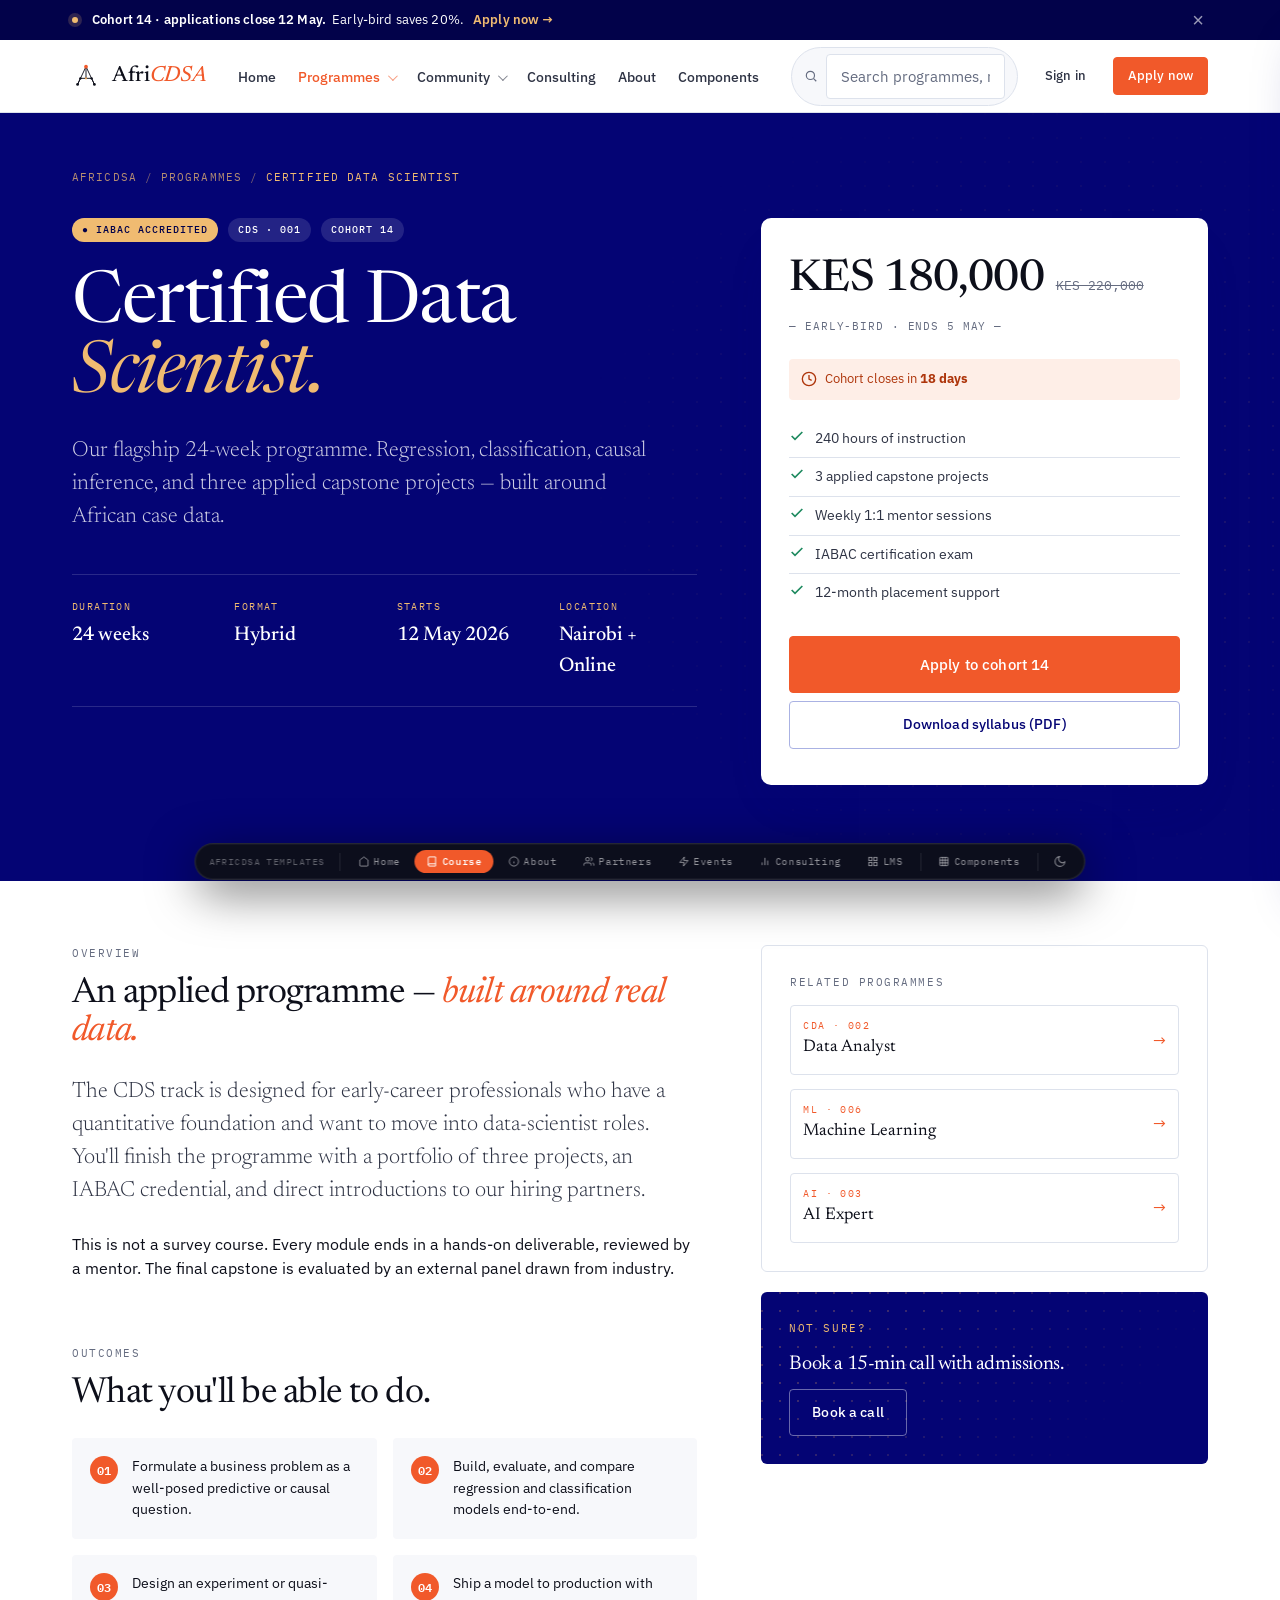
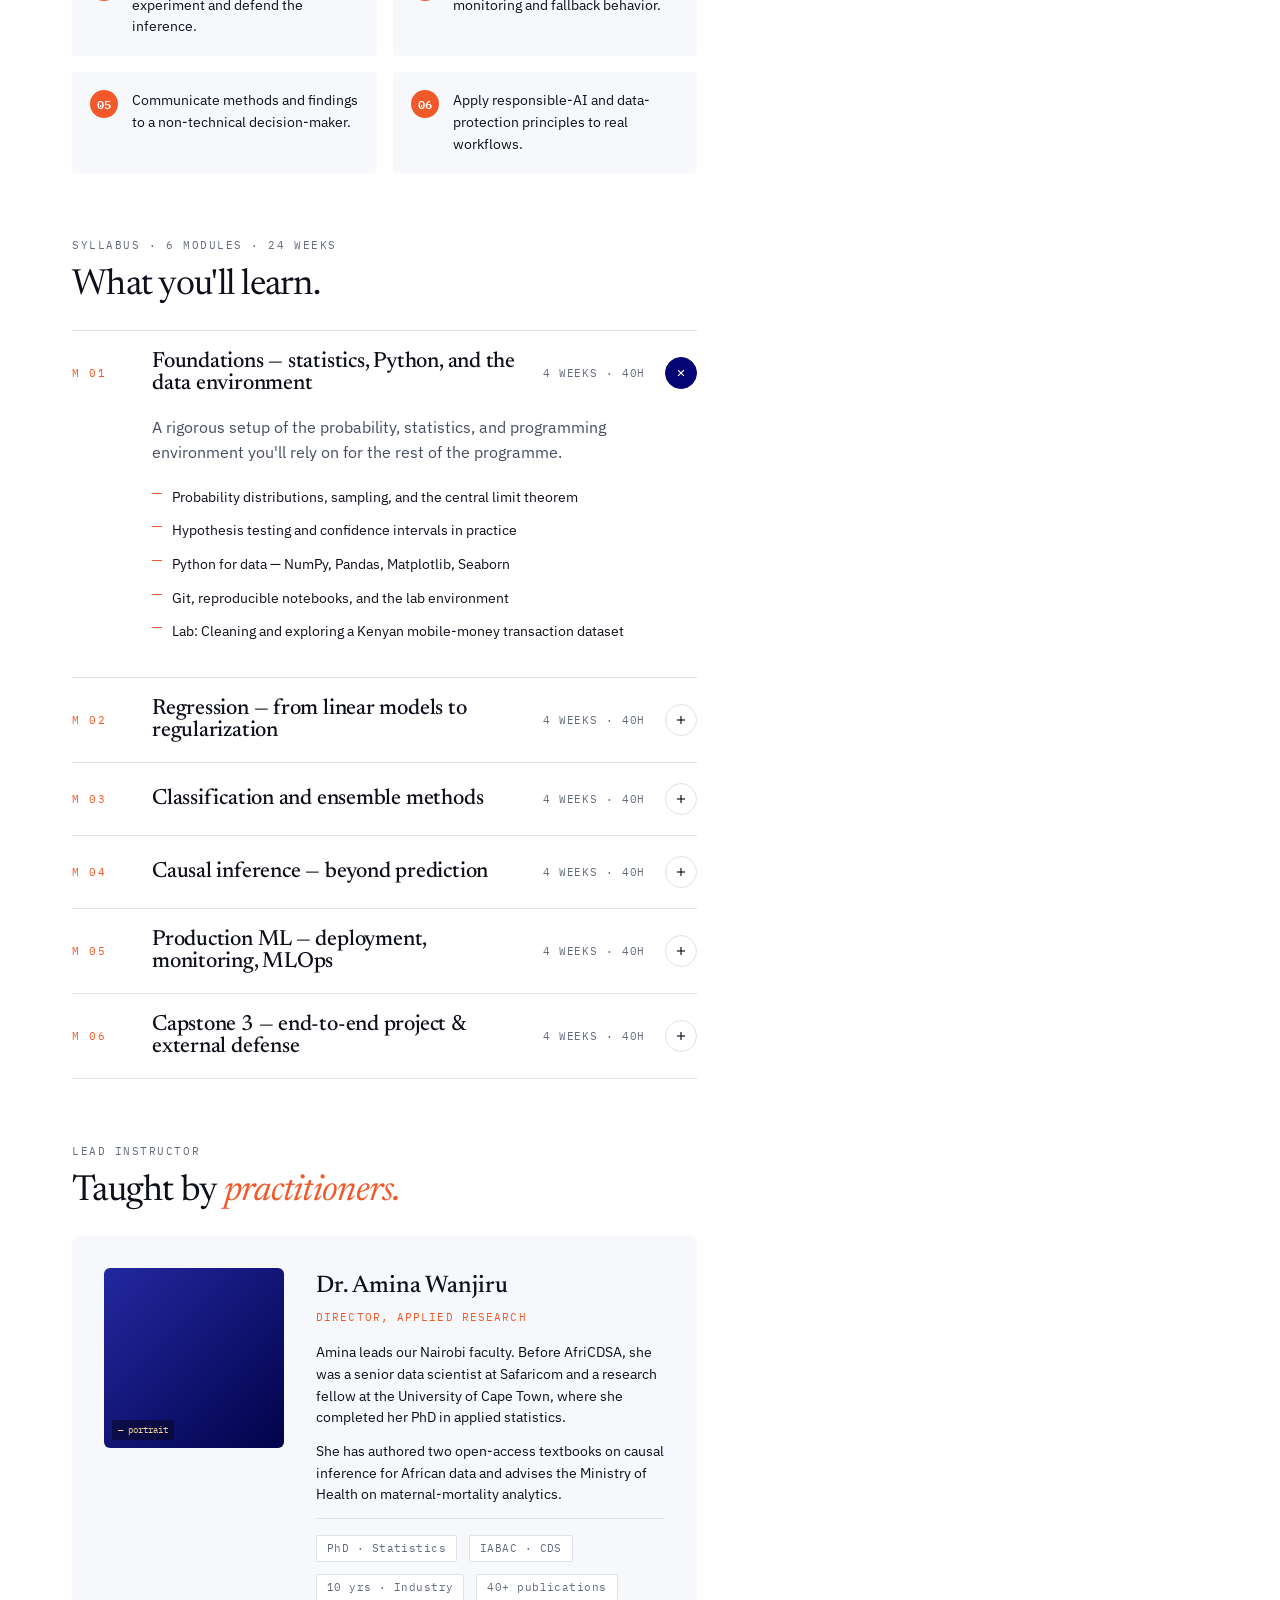
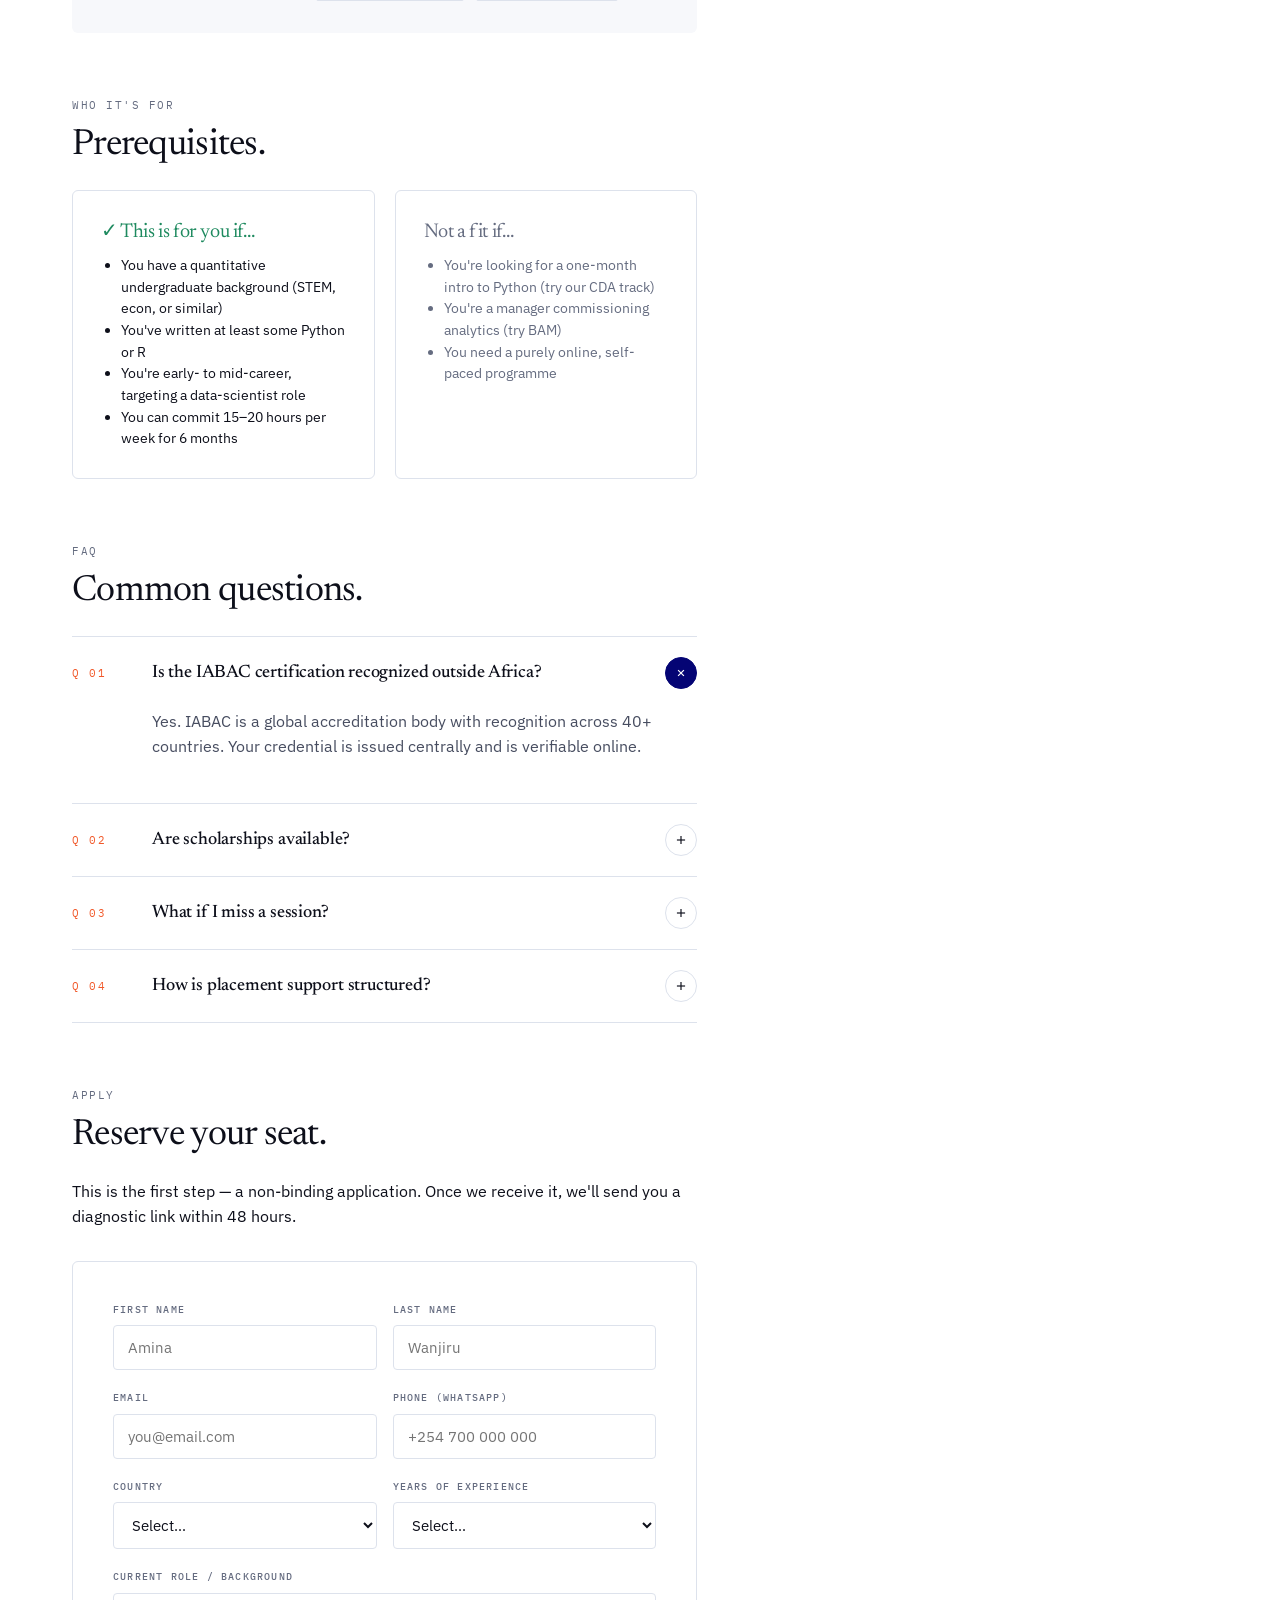
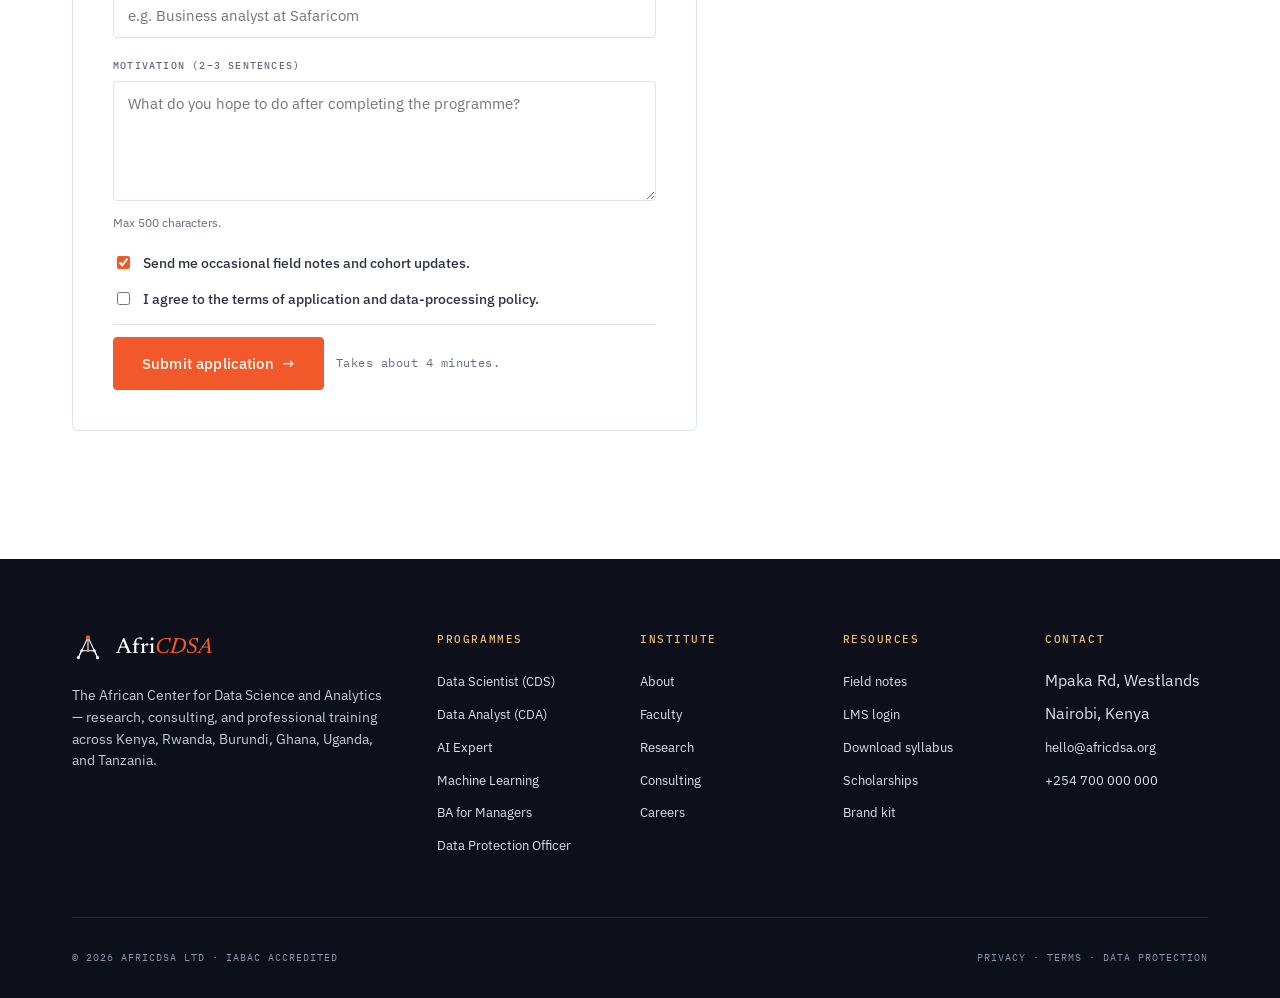
==== Web Templates.html @ 542dee8a "design: hero pattern background + programme cards redesign Hero: - Replace minimal dot-mask with ful" ====
<!doctype html>
<html lang="en">
<head>
<meta charset="utf-8" />
<meta name="viewport" content="width=device-width, initial-scale=1" />
<title>AfriCDSA — Web Templates</title>
<link rel="preconnect" href="https://fonts.googleapis.com">
<link rel="preconnect" href="https://fonts.gstatic.com" crossorigin>
<link href="https://fonts.googleapis.com/css2?family=Newsreader:ital,opsz,wght@0,6..72,300;0,6..72,400;0,6..72,500;0,6..72,600;1,6..72,400&family=IBM+Plex+Sans:wght@300;400;500;600;700&family=IBM+Plex+Mono:wght@400;500;600&display=swap" rel="stylesheet">
<link rel="stylesheet" href="web-templates-extra.css">

<script>
const TWEAK_DEFAULTS = /*EDITMODE-BEGIN*/{
  "page": "course",
  "darkMode": false,
  "density": "comfortable",
  "announce": true
}/*EDITMODE-END*/;
</script>

<style>
:root {
  /* Brand tokens — mirrored from Brand Kit */
  --navy:#040474; --navy-50:#EEF0FB; --navy-100:#D7DBF3; --navy-200:#AAB2E3;
  --navy-300:#7A85D0; --navy-400:#4A56BB; --navy-500:#2328A0; --navy-600:#040474;
  --navy-700:#030360; --navy-800:#02024A; --navy-900:#010132;

  --flamingo:#F1592A; --flamingo-50:#FEEEE7; --flamingo-100:#FCD4C3; --flamingo-200:#F9B098;
  --flamingo-400:#F36C42; --flamingo-500:#F1592A; --flamingo-600:#D8430F; --flamingo-700:#AE350B;

  --sand:#EDA455; --sand-50:#FDF5E9; --sand-100:#FAE5C6; --sand-200:#F6D29E;
  --sand-300:#F0BB71; --sand-400:#EDA455; --sand-500:#DF8A30;

  --ink-0:#FFFFFF; --ink-50:#F7F8FB; --ink-100:#EDF0F5; --ink-200:#DDE2EC;
  --ink-300:#C3CAD9; --ink-400:#8D95A8; --ink-500:#656C80; --ink-600:#474D60;
  --ink-700:#2E3344; --ink-800:#1A1D2B; --ink-900:#0D0F1A;

  --success:#1E8A5F; --warning:#E0A32C; --danger:#C4342A; --info:#2F6FE0;

  --bg:var(--ink-0); --panel:#FFFFFF; --surface:var(--ink-50);
  --text:var(--ink-900); --muted:var(--ink-500); --rule:var(--ink-200);

  --font-display:'Newsreader', Georgia, serif;
  --font-body:'IBM Plex Sans', -apple-system, BlinkMacSystemFont, sans-serif;
  --font-mono:'IBM Plex Mono', Menlo, monospace;

  --radius-sm:4px; --radius-md:6px; --radius-lg:10px;
  --shadow-sm:0 1px 2px rgba(4,4,116,0.06);
  --shadow-md:0 8px 24px -12px rgba(4,4,116,0.18);
  --shadow-lg:0 24px 48px -24px rgba(4,4,116,0.28);

  --container:1200px;
  --gutter:32px;
}
html[data-theme="dark"] {
  /* DataCamp-inspired: warm charcoal grays, not navy-black */
  --bg:#1A1D21;       /* main page background — dark charcoal */
  --panel:#22262C;    /* cards, nav, drawers */
  --surface:#1E2228;  /* subtle tinted sections */
  --text:#E9EAEC;     /* primary text — warm near-white */
  --muted:#8B9098;    /* secondary / captions */
  --rule:#2E333A;     /* borders and dividers */
  /* Ink scale: surface levels at the low end, readable text at the high end */
  --ink-0:#1A1D21;
  --ink-50:#1E2228;  --ink-100:#22262C;  --ink-200:#2E333A;
  --ink-300:#3D444D; --ink-400:#5A6270;
  --ink-500:#8B9098;
  --ink-600:#A8AEB8; --ink-700:#C4C9D4; --ink-800:#DDE0E8; --ink-900:#F0F1F4;
}
html[data-density="compact"] { --gutter: 24px; }

*{box-sizing:border-box}
html,body{margin:0;padding:0}
body{
  background:var(--bg); color:var(--text);
  font-family:var(--font-body); font-size:16px; line-height:1.55;
  -webkit-font-smoothing:antialiased;
}

/* ============ TYPOGRAPHY ============ */
.eyebrow{font-family:var(--font-mono); font-size:11px; letter-spacing:0.14em; text-transform:uppercase; color:var(--muted); margin:0 0 14px;}
.eyebrow.on-dark{color:var(--sand-300);}
h1,h2,h3,h4{font-family:var(--font-display); font-weight:400; letter-spacing:-0.02em; margin:0;}
h1{font-size:72px; line-height:0.98;}
h2{font-size:48px; line-height:1.05;}
h3{font-size:28px; line-height:1.2;}
h4{font-size:20px; line-height:1.3;}
em{font-style:italic; color:var(--flamingo);}
p{margin:0 0 1em; max-width:62ch;}
a{color:inherit;}
.lede{font-family:var(--font-display); font-size:22px; font-weight:300; line-height:1.5; color:var(--ink-700); max-width:640px;}
html[data-theme="dark"] .lede{color:var(--ink-800);}
.mono{font-family:var(--font-mono); font-size:12px; letter-spacing:0.04em;}
.small{font-size:13px; color:var(--muted);}

/* ============ LAYOUT ============ */
.container{max-width:var(--container); margin:0 auto; padding:0 var(--gutter);}
.section-py{padding:96px 0;}
.section-py-sm{padding:64px 0;}
.rule{height:1px; background:var(--rule); border:0;}

/* ============ TOP NAV ============ */
.nav{
  position:sticky; top:0; z-index:50;
  background:rgba(255,255,255,0.85); backdrop-filter:blur(12px);
  border-bottom:1px solid var(--rule);
}
html[data-theme="dark"] .nav{background:rgba(26,29,33,0.92);}
.nav-inner{display:flex; align-items:center; gap:32px; height:72px;}
.nav-inner .nav-cta{margin-left:auto;}
.nav-logo{display:flex; align-items:center; gap:12px; text-decoration:none;}
.nav-logo svg{width:28px; height:28px;}
.nav-logo .wm{font-family:var(--font-display); font-size:22px; font-weight:500; letter-spacing:-0.015em;}
.nav-logo .wm em{color:var(--flamingo); font-style:italic;}
.nav-links{display:flex; gap:22px; list-style:none; padding:0; margin:0;}
.nav-links a{color:var(--ink-700); text-decoration:none; font-size:14px; font-weight:500; transition:color 0.15s;}
html[data-theme="dark"] .nav-links a{color:var(--ink-800);}
.nav-links a:hover{color:var(--flamingo);}
.nav-links a.active{color:var(--flamingo);}
.nav-cta{display:flex; gap:12px; align-items:center;}

/* Nav responsive — mobile drawer below 1080px */
@media (max-width:1080px){
  .nav-links{display:none;}
  .nav-search{display:none;}
  .nav-burger{display:inline-flex;}
  .nav-inner{gap:16px;}
}
@media (max-width:640px){
  .nav-cta .btn:not(.nav-burger){display:none;}
}

/* ============ BUTTONS ============ */
.btn{
  display:inline-flex; align-items:center; justify-content:center; gap:8px;
  padding:12px 22px; border-radius:var(--radius-sm);
  font-family:var(--font-body); font-size:14px; font-weight:500;
  letter-spacing:0.01em; text-decoration:none; border:1px solid transparent;
  cursor:pointer; transition:all 0.15s ease; white-space:nowrap;
}
.btn-primary{background:var(--flamingo); color:#fff; border-color:var(--flamingo);}
.btn-primary:hover{background:var(--flamingo-700); border-color:var(--flamingo-700); transform:translateY(-1px); box-shadow:var(--shadow-md);}
.btn-secondary{background:var(--navy-600); color:#fff; border-color:var(--navy-600);}
.btn-secondary:hover{background:var(--navy-800); border-color:var(--navy-800);}
.btn-outline{background:transparent; color:var(--navy-600); border-color:var(--navy-200);}
.btn-outline:hover{background:var(--navy-50); border-color:var(--navy-600);}
html[data-theme="dark"] .btn-outline{color:var(--ink-800); border-color:var(--ink-200);}
html[data-theme="dark"] .btn-outline:hover{background:var(--ink-100);}
.btn-ghost{background:transparent; color:var(--ink-700); border-color:transparent;}
.btn-ghost:hover{background:var(--ink-100); color:var(--navy-600);}
html[data-theme="dark"] .btn-ghost{color:var(--ink-800);}
.btn-link{background:transparent; border:none; color:var(--flamingo); padding:0; font-weight:500; font-size:14px;}
.btn-link:hover{color:var(--flamingo-700); text-decoration:underline;}
.btn-sm{padding:8px 14px; font-size:13px;}
.btn-lg{padding:16px 28px; font-size:15px;}
.btn .arrow{display:inline-block; transition:transform 0.2s;}
.btn:hover .arrow{transform:translateX(3px);}
.btn[disabled]{opacity:0.5; cursor:not-allowed; pointer-events:none;}

/* ============ BADGES / CHIPS ============ */
.badge{
  display:inline-flex; align-items:center; gap:6px;
  padding:4px 10px; border-radius:999px;
  font-family:var(--font-mono); font-size:10px; letter-spacing:0.1em; text-transform:uppercase;
  font-weight:500;
}
.badge-new{background:var(--flamingo-50); color:var(--flamingo-700);}
.badge-accredited{background:var(--navy-50); color:var(--navy-600);}
.badge-live{background:rgba(30,138,95,0.1); color:var(--success);}
.badge-live::before{content:''; width:6px; height:6px; border-radius:999px; background:var(--success); animation:pulse 2s infinite;}
@keyframes pulse{0%,100%{opacity:1;} 50%{opacity:0.4;}}
.badge-cohort{background:var(--sand-100); color:var(--sand-700, #8D5516);}

.chip{
  display:inline-flex; padding:6px 12px; border-radius:999px;
  background:var(--ink-100); color:var(--ink-700);
  font-size:12px; font-weight:500; border:1px solid var(--rule);
  transition:all 0.15s;
}
.chip:hover{background:var(--navy-50); color:var(--navy-600); border-color:var(--navy-200);}
.chip.active{background:var(--navy-600); color:#fff; border-color:var(--navy-600);}

/* ============ FORM ELEMENTS ============ */
.form-group{margin-bottom:20px;}
.form-row{display:grid; grid-template-columns:1fr 1fr; gap:16px;}
label{display:block; font-family:var(--font-mono); font-size:10px; letter-spacing:0.12em; text-transform:uppercase; color:var(--muted); margin-bottom:8px; font-weight:500;}
input[type="text"], input[type="email"], input[type="tel"], input[type="number"], select, textarea{
  width:100%; padding:12px 14px;
  background:var(--panel); color:var(--text);
  border:1px solid var(--rule); border-radius:var(--radius-sm);
  font-family:var(--font-body); font-size:15px;
  transition:border-color 0.15s, box-shadow 0.15s;
}
input:focus, select:focus, textarea:focus{
  outline:none; border-color:var(--navy-600);
  box-shadow:0 0 0 3px rgba(4,4,116,0.12);
}
input.error, select.error{border-color:var(--danger);}
.helper{font-size:12px; color:var(--muted); margin-top:6px;}
.helper.error{color:var(--danger);}
textarea{min-height:120px; resize:vertical; font-family:var(--font-body);}
.checkbox-row{display:flex; align-items:flex-start; gap:10px; margin-bottom:14px;}
.checkbox-row input[type="checkbox"]{margin-top:3px; accent-color:var(--flamingo);}
.checkbox-row label{font-family:var(--font-body); font-size:14px; letter-spacing:0; text-transform:none; color:var(--ink-700); margin:0;}
html[data-theme="dark"] .checkbox-row label{color:var(--ink-800);}

/* ============ CARDS ============ */
.card{
  background:var(--panel); border:1px solid var(--rule);
  border-radius:var(--radius-md); padding:28px;
  transition:transform 0.2s, box-shadow 0.2s, border-color 0.2s;
}
.card-hover:hover{transform:translateY(-4px); box-shadow:var(--shadow-md); border-color:var(--navy-200);}
.card-head{display:flex; align-items:flex-start; justify-content:space-between; margin-bottom:16px;}
.card-title{font-family:var(--font-display); font-size:22px; font-weight:500; margin:0 0 6px; letter-spacing:-0.01em;}
.card-meta{display:flex; gap:16px; font-family:var(--font-mono); font-size:11px; color:var(--muted); letter-spacing:0.06em; text-transform:uppercase; margin-top:14px;}
.card-meta > span{display:flex; align-items:center; gap:6px;}

/* ============ IMAGE STYLES ============ */
/* Image placeholder system — subtle diagonal stripes with monospace label */
.img{
  display:block; width:100%; border-radius:var(--radius-sm);
  overflow:hidden; position:relative; background:var(--ink-100);
}
.img.placeholder{
  background:
    linear-gradient(135deg, rgba(4,4,116,0.02) 0%, rgba(241,89,42,0.03) 100%),
    repeating-linear-gradient(45deg, var(--ink-200) 0 8px, var(--ink-100) 8px 16px);
}
.img.placeholder::after{
  content:attr(data-label);
  position:absolute; bottom:12px; left:12px;
  font-family:var(--font-mono); font-size:11px; letter-spacing:0.08em;
  background:rgba(255,255,255,0.92); color:var(--ink-700);
  padding:5px 10px; border-radius:2px;
}
.img.placeholder.inverse{
  background:
    linear-gradient(135deg, var(--navy-700), var(--navy-500)),
    repeating-linear-gradient(45deg, transparent 0 8px, rgba(255,255,255,0.04) 8px 16px);
}
.img.placeholder.inverse::after{background:rgba(0,0,0,0.5); color:var(--sand-200);}
.img .duotone-overlay{
  position:absolute; inset:0;
  background:linear-gradient(135deg, rgba(4,4,116,0.35), rgba(241,89,42,0.15));
  mix-blend-mode:multiply;
}
.img-ratio-16-9{aspect-ratio:16/9;}
.img-ratio-4-3{aspect-ratio:4/3;}
.img-ratio-1-1{aspect-ratio:1/1;}
.img-ratio-3-4{aspect-ratio:3/4;}

/* Image + caption pattern */
.figure figcaption{
  font-family:var(--font-mono); font-size:11px; letter-spacing:0.06em;
  color:var(--muted); margin-top:10px;
  padding-left:12px; border-left:2px solid var(--flamingo);
}

/* Image with dot overlay (brand signature) */
.img.with-mesh::before{
  content:''; position:absolute; inset:0;
  background-image:radial-gradient(circle at 1px 1px, rgba(237,164,85,0.25) 1px, transparent 1.2px);
  background-size:18px 18px;
  mask-image:linear-gradient(135deg, black 20%, transparent 70%);
  pointer-events:none;
}

/* ============ HOMEPAGE ============ */

/* Hero */
.hero{
  position:relative; overflow:hidden;
  padding:96px 0 120px;
  background:var(--panel);
}
/* Full-bleed SVG pattern background — rendered in the <div class="hero-bg"> element */
.hero-bg{
  position:absolute; inset:0; pointer-events:none;
  overflow:hidden;
}
.hero-bg svg{
  position:absolute; inset:0; width:100%; height:100%;
}
/* Gradient veil over pattern so left copy area stays clear */
.hero-bg::after{
  content:'';
  position:absolute; inset:0;
  background:linear-gradient(
    to right,
    var(--panel) 0%,
    var(--panel) 40%,
    rgba(var(--panel-rgb,255,255,255), 0.6) 58%,
    transparent 100%
  );
}
html[data-theme="dark"] .hero-bg::after{
  background:linear-gradient(
    to right,
    var(--panel) 0%,
    var(--panel) 40%,
    rgba(26,29,33, 0.7) 58%,
    transparent 100%
  );
}
.hero-grid{display:grid; grid-template-columns:1.15fr 1fr; gap:80px; align-items:center; position:relative;}
.hero-left h1{margin-bottom:28px; max-width:620px;}
.hero-left .lede{margin-bottom:40px;}
.hero-ctas{display:flex; gap:14px; margin-bottom:40px; flex-wrap:wrap;}
.hero-proof{display:flex; gap:32px; padding-top:28px; border-top:1px solid var(--rule);}
.hero-proof .stat .n{font-family:var(--font-display); font-size:32px; line-height:1; color:var(--navy-600);}
.hero-proof .stat .l{font-family:var(--font-mono); font-size:10px; letter-spacing:0.12em; color:var(--muted); text-transform:uppercase; margin-top:6px;}
html[data-theme="dark"] .hero-proof .stat .n{color:var(--ink-800);}
.hero-right{position:relative;}
.hero-visual{
  aspect-ratio:4/5; border-radius:var(--radius-lg); overflow:hidden;
  position:relative; background:var(--navy-600);
}
.hero-visual .pattern-layer{position:absolute; inset:0;}
.hero-visual .img-layer{
  position:absolute; inset:20px;
  background:linear-gradient(160deg, var(--navy-500), var(--navy-800)),
             repeating-linear-gradient(45deg, transparent 0 8px, rgba(255,255,255,0.04) 8px 16px);
  border-radius:var(--radius-md);
  display:flex; align-items:flex-end; padding:24px;
}
.hero-visual .img-layer::after{
  content:'— cohort working session · Nairobi';
  font-family:var(--font-mono); font-size:11px; letter-spacing:0.06em;
  background:rgba(0,0,0,0.45); color:var(--sand-200);
  padding:6px 10px; border-radius:2px;
}
.hero-float{
  position:absolute; bottom:-24px; left:-24px;
  background:var(--flamingo); color:#fff;
  padding:20px 24px; border-radius:var(--radius-md);
  box-shadow:var(--shadow-lg);
  max-width:240px;
}
.hero-float .mono{color:rgba(255,255,255,0.75); margin-bottom:6px; display:block;}
.hero-float .q{font-family:var(--font-display); font-size:17px; line-height:1.3; font-weight:400;}

/* Trusted by strip */
.trust{padding:32px 0; border-top:1px solid var(--rule); border-bottom:1px solid var(--rule); background:var(--surface);}
.trust-inner{display:flex; align-items:center; gap:48px; flex-wrap:wrap; justify-content:space-between;}
.trust-label{font-family:var(--font-mono); font-size:11px; letter-spacing:0.14em; text-transform:uppercase; color:var(--muted);}
.trust-logos{display:flex; gap:48px; flex-wrap:wrap; align-items:center; opacity:0.7;}
.trust-logo{font-family:var(--font-display); font-size:20px; font-weight:500; color:var(--ink-600); letter-spacing:0.02em;}
html[data-theme="dark"] .trust-logo{color:var(--ink-800);}

/* Programmes grid */
.programmes{position:relative;}
.programmes-head{display:flex; justify-content:space-between; align-items:flex-end; margin-bottom:48px; gap:40px;}
.programmes-head > div{max-width:640px;}
.programmes-filter{display:flex; gap:10px; margin-bottom:32px; flex-wrap:wrap;}
/* 2-col grid; featured card spans both columns */
.programmes-grid{display:grid; grid-template-columns:1fr 1fr; gap:24px;}
.programme-card{
  background:var(--panel); border:1px solid var(--rule);
  border-radius:var(--radius-md); overflow:hidden;
  display:flex; flex-direction:column;
  transition:transform 0.2s, box-shadow 0.2s;
  text-decoration:none; color:inherit;
}
.programme-card:hover{transform:translateY(-3px); box-shadow:var(--shadow-md); border-color:var(--navy-200);}
/* Featured flagship card */
.programme-card.featured{
  grid-column:1 / -1;
  display:grid; grid-template-columns:1.2fr 1fr;
}
.programme-card.featured .cover{
  aspect-ratio:unset; min-height:280px;
}
.programme-card.featured .ttl{font-size:28px;}
.programme-card.featured .desc{font-size:15px;}
.programme-card .cover{
  aspect-ratio:16/9; position:relative; overflow:hidden;
  background:var(--navy-600);
}
.programme-card .cover .code{
  position:absolute; top:16px; left:16px;
  font-family:var(--font-mono); font-size:10px; letter-spacing:0.16em; color:var(--sand-300); text-transform:uppercase;
  background:rgba(0,0,0,0.35); padding:5px 12px; border-radius:2px; backdrop-filter:blur(4px);
}
.programme-card .cover .badge{position:absolute; top:16px; right:16px;}
.programme-card .body{padding:28px; flex:1; display:flex; flex-direction:column;}
.programme-card .ttl{font-family:var(--font-display); font-size:20px; font-weight:500; letter-spacing:-0.01em; margin:0 0 10px;}
/* Clamp description to 3 lines so cards don't balloon */
.programme-card .desc{
  font-size:14px; color:var(--ink-600); line-height:1.6; margin-bottom:20px; flex:1;
  display:-webkit-box; -webkit-line-clamp:3; -webkit-box-orient:vertical; overflow:hidden;
}
.programme-card.featured .desc{-webkit-line-clamp:4;}
/* Meta pills */
.programme-card .card-meta{
  display:flex; flex-wrap:wrap; gap:8px; margin-bottom:20px;
}
.programme-card .card-meta span{
  font-family:var(--font-mono); font-size:10.5px; letter-spacing:0.06em; text-transform:uppercase;
  background:var(--surface); border:1px solid var(--rule);
  color:var(--ink-600); padding:4px 10px; border-radius:999px;
}
/* Card footer: price left, CTA button right */
.programme-card .foot{
  display:flex; justify-content:space-between; align-items:center;
  padding-top:18px; border-top:1px solid var(--rule); margin-top:auto;
}
.programme-card .foot .price{font-family:var(--font-mono); font-size:13px; font-weight:500; color:var(--text);}
.programme-card .foot .price .from{font-size:10px; text-transform:uppercase; letter-spacing:0.1em; color:var(--muted); display:block; margin-bottom:2px;}
.programme-card .foot .enrol-btn{
  font-size:13px; font-weight:600; font-family:var(--font-body);
  color:#fff; background:var(--flamingo); border:none;
  padding:8px 18px; border-radius:var(--radius-sm); cursor:pointer;
  transition:background 0.15s, transform 0.1s;
  text-decoration:none; display:inline-flex; align-items:center; gap:6px;
}
.programme-card .foot .enrol-btn:hover{background:var(--flamingo-700); transform:translateY(-1px);}
/* Cover colour variants */
.cover.v-cds{background:var(--navy-600);}
.cover.v-cda{background:var(--flamingo);}
.cover.v-ai{background:linear-gradient(135deg, var(--navy-700), var(--navy-500));}
.cover.v-bam{background:var(--sand-400);}
.cover.v-dpo{background:var(--navy-800);}
.cover.v-ml{background:linear-gradient(135deg, var(--flamingo-700), var(--flamingo));}
/* Dark mode adjustments */
html[data-theme="dark"] .programme-card .desc{color:var(--ink-700);}
html[data-theme="dark"] .programme-card .card-meta span{background:var(--ink-100); border-color:var(--rule); color:var(--ink-600);}
html[data-theme="dark"] .programme-card:hover{border-color:var(--ink-400);}

/* Two-col feature (consulting) */
.two-col{display:grid; grid-template-columns:1fr 1fr; gap:72px; align-items:center;}
.two-col .visual{
  aspect-ratio:1; border-radius:var(--radius-lg); overflow:hidden;
  position:relative; background:var(--navy-600);
}

/* How it works */
.steps{display:grid; grid-template-columns:repeat(4, 1fr); gap:24px; margin-top:48px;}
.step{padding:28px; border-left:2px solid var(--flamingo); background:var(--surface); border-radius:0 var(--radius-md) var(--radius-md) 0;}
.step .n{font-family:var(--font-mono); font-size:10px; letter-spacing:0.14em; color:var(--flamingo); margin-bottom:12px; text-transform:uppercase;}
.step h4{margin-bottom:10px;}
.step p{font-size:14px; color:var(--ink-600); margin:0;}
html[data-theme="dark"] .step p{color:var(--ink-800);}

/* Testimonials */
.testi-grid{display:grid; grid-template-columns:repeat(3, 1fr); gap:20px;}
.testi{background:var(--panel); border:1px solid var(--rule); border-radius:var(--radius-md); padding:28px;}
.testi .quote{font-family:var(--font-display); font-size:18px; line-height:1.45; font-weight:400; color:var(--text); margin-bottom:24px; min-height:140px;}
.testi .author{display:flex; gap:14px; align-items:center; padding-top:18px; border-top:1px solid var(--rule);}
.testi .avatar{width:44px; height:44px; border-radius:999px; background:var(--navy-100); display:flex; align-items:center; justify-content:center; font-family:var(--font-display); font-size:17px; color:var(--navy-600); font-weight:500;}
.testi .name{font-size:14px; font-weight:500; margin:0 0 2px;}
.testi .role{font-family:var(--font-mono); font-size:10px; letter-spacing:0.1em; text-transform:uppercase; color:var(--muted);}

/* Stats band */
.stats-band{
  background:var(--navy-600); color:#fff;
  padding:80px 0; position:relative; overflow:hidden;
}
.stats-band::before{
  content:''; position:absolute; inset:0;
  background-image:radial-gradient(circle at 1px 1px, rgba(237,164,85,0.2) 1px, transparent 1.2px);
  background-size:22px 22px;
  mask-image:linear-gradient(135deg, black 20%, transparent 80%);
}
.stats-grid{display:grid; grid-template-columns:repeat(4, 1fr); gap:40px; position:relative;}
.stat-big .n{font-family:var(--font-display); font-size:72px; line-height:1; letter-spacing:-0.03em;}
.stat-big .n em{color:var(--sand-300); font-style:italic;}
.stat-big .l{font-family:var(--font-mono); font-size:11px; letter-spacing:0.14em; text-transform:uppercase; color:var(--sand-300); margin-top:12px;}
.stat-big .d{font-size:14px; color:rgba(255,255,255,0.75); margin-top:8px; max-width:200px;}

/* Insights (blog teaser) */
.insights-grid{display:grid; grid-template-columns:2fr 1fr 1fr; gap:20px;}
.insight{background:var(--panel); border:1px solid var(--rule); border-radius:var(--radius-md); overflow:hidden; display:flex; flex-direction:column;}
.insight .cover{aspect-ratio:16/9; background:var(--sand-100); position:relative;}
.insight.large .cover{aspect-ratio:4/3;}
.insight .body{padding:24px;}
.insight .tag{font-family:var(--font-mono); font-size:10px; letter-spacing:0.14em; text-transform:uppercase; color:var(--flamingo); margin-bottom:10px;}
.insight h4{margin-bottom:10px; font-size:20px;}
.insight.large h4{font-size:28px;}
.insight .meta{font-family:var(--font-mono); font-size:11px; color:var(--muted); letter-spacing:0.06em; margin-top:16px;}
.insight.large .body{padding:32px 32px 28px; display:flex; flex-direction:column; gap:0;}
.insight .deck{font-size:15px; line-height:1.55; color:var(--ink-600); margin:14px 0 22px; max-width:60ch;}
html[data-theme="dark"] .insight .deck{color:var(--ink-800);}
.insight-stats{display:grid; grid-template-columns:repeat(3, 1fr); gap:0; border-top:1px solid var(--rule); border-bottom:1px solid var(--rule); margin:0 0 22px;}
.is-item{padding:18px 0; border-right:1px solid var(--rule);}
.is-item:last-child{border-right:0;}
.is-n{font-family:var(--font-display); font-size:38px; font-weight:400; line-height:1; letter-spacing:-0.02em; color:var(--navy-600); display:flex; align-items:baseline; gap:6px;}
.is-n .unit{font-family:var(--font-mono); font-size:10px; letter-spacing:0.12em; color:var(--muted); text-transform:uppercase; font-weight:500;}
html[data-theme="dark"] .is-n{color:var(--ink-800);}
.is-l{font-family:var(--font-mono); font-size:10px; letter-spacing:0.12em; text-transform:uppercase; color:var(--muted); margin-top:6px;}
.insight-foot{display:flex; align-items:center; justify-content:space-between; gap:20px; flex-wrap:wrap;}
.insight-by{display:flex; align-items:center; gap:12px;}
.by-av{width:36px; height:36px; border-radius:999px; background:linear-gradient(135deg, var(--navy-600), var(--flamingo)); color:#fff; display:flex; align-items:center; justify-content:center; font-family:var(--font-mono); font-size:11px; font-weight:500; letter-spacing:0.05em;}
.by-n{font-size:14px; font-weight:500; color:var(--ink-800); line-height:1.2;}
.by-r{font-family:var(--font-mono); font-size:10px; letter-spacing:0.08em; text-transform:uppercase; color:var(--muted); margin-top:3px;}
.insight-cta{font-family:var(--font-body); font-size:14px; font-weight:500; color:var(--flamingo); text-decoration:none; display:inline-flex; align-items:center; gap:6px;}
.insight-cta:hover{color:var(--flamingo-700);}
.insight-cta .arrow{transition:transform 0.2s;}
.insight-cta:hover .arrow{transform:translateX(3px);}

/* CTA band */
.cta-band{
  background:var(--flamingo); color:#fff; padding:80px 0;
  position:relative; overflow:hidden;
}
.cta-band::before{
  content:''; position:absolute; inset:0;
  background-image:radial-gradient(circle at 1px 1px, rgba(255,255,255,0.18) 1px, transparent 1.2px);
  background-size:26px 26px;
  mask-image:radial-gradient(circle at 80% 50%, black 20%, transparent 70%);
}
.cta-inner{display:grid; grid-template-columns:1.35fr 1fr; gap:64px; align-items:center; position:relative;}
.cta-inner h2{color:#fff; font-size:56px; line-height:1.0; margin:0 0 18px; max-width:100%;}
.cta-inner h2 em{color:var(--navy-600);}
.cta-eyebrow{color:rgba(255,255,255,0.78) !important; margin-bottom:18px;}
.cta-deck{font-size:16px; line-height:1.55; color:rgba(255,255,255,0.9); margin:0 0 28px; max-width:56ch;}
.cta-actions{display:flex; gap:12px; flex-wrap:wrap; margin-bottom:22px;}
.cta-reassure{display:flex; gap:20px; flex-wrap:wrap; font-family:var(--font-mono); font-size:11px; letter-spacing:0.08em; color:rgba(255,255,255,0.8); text-transform:uppercase;}
.cta-right{background:rgba(4,4,116,0.35); border:1px solid rgba(255,255,255,0.18); backdrop-filter:blur(8px); border-radius:var(--radius-md); padding:28px; position:relative;}
.cta-countdown{padding-bottom:22px; border-bottom:1px solid rgba(255,255,255,0.22); margin-bottom:20px;}
.cd-label{font-family:var(--font-mono); font-size:10px; letter-spacing:0.14em; text-transform:uppercase; color:rgba(255,255,255,0.75); margin-bottom:14px;}
.cd-grid{display:flex; align-items:center; gap:10px;}
.cd-unit{flex:1; background:rgba(255,255,255,0.08); padding:14px 10px; border-radius:4px; text-align:center;}
.cd-n{font-family:var(--font-display); font-size:44px; font-weight:400; line-height:1; letter-spacing:-0.02em; color:#fff;}
.cd-u{font-family:var(--font-mono); font-size:10px; letter-spacing:0.12em; text-transform:uppercase; color:rgba(255,255,255,0.65); margin-top:4px;}
.cd-sep{font-family:var(--font-display); font-size:32px; color:rgba(255,255,255,0.4); padding-bottom:20px;}
.cta-stats{margin:0; display:flex; flex-direction:column; gap:0;}
.cs-row{display:flex; justify-content:space-between; align-items:baseline; padding:10px 0; border-bottom:1px solid rgba(255,255,255,0.12); font-size:14px;}
.cs-row:last-child{border-bottom:0;}
.cs-row dt{font-family:var(--font-mono); font-size:10px; letter-spacing:0.12em; text-transform:uppercase; color:rgba(255,255,255,0.7); margin:0;}
.cs-row dd{margin:0; color:#fff; font-weight:500;}
.cs-hot{color:var(--sand-200); font-family:var(--font-mono); font-size:13px; letter-spacing:0.03em;}
.cta-band .btn-primary{background:var(--navy-600); border-color:var(--navy-600); color:#fff;}
.cta-band .btn-primary:hover{background:var(--navy-800); border-color:var(--navy-800);}
.cta-band .btn-outline{color:#fff; border-color:rgba(255,255,255,0.5); background:transparent;}
.cta-band .btn-outline:hover{background:rgba(255,255,255,0.12);}

/* ============ COURSE PAGE ============ */

/* Course hero */
.course-hero{
  background:var(--navy-600); color:#fff;
  padding:56px 0 96px; position:relative; overflow:hidden;
}
.course-hero::before{
  content:''; position:absolute; inset:0;
  background-image:radial-gradient(circle at 1px 1px, rgba(237,164,85,0.18) 1px, transparent 1.2px);
  background-size:24px 24px;
  mask-image:radial-gradient(ellipse 50% 80% at 80% 50%, black, transparent 70%);
}
.breadcrumb{display:flex; gap:8px; font-family:var(--font-mono); font-size:11px; letter-spacing:0.1em; text-transform:uppercase; color:var(--sand-300); margin-bottom:32px; position:relative;}
.breadcrumb a{color:var(--sand-300); text-decoration:none; opacity:0.75;}
.breadcrumb a:hover{opacity:1;}
.breadcrumb .sep{opacity:0.5;}
.course-hero .grid{display:grid; grid-template-columns:1.4fr 1fr; gap:64px; align-items:start; position:relative;}
.course-hero h1{color:#fff; margin-bottom:24px;}
.course-hero h1 em{color:var(--sand-300);}
.course-hero .lede{color:rgba(255,255,255,0.8); max-width:580px;}
.course-badges{display:flex; gap:10px; margin-bottom:28px;}
.course-badges .badge{background:rgba(255,255,255,0.12); color:#fff;}
.course-badges .badge-accredited{background:var(--sand-300); color:var(--navy-800);}
.course-meta-grid{
  display:grid; grid-template-columns:repeat(4,1fr); gap:24px;
  padding:24px 0; margin-top:40px;
  border-top:1px solid rgba(255,255,255,0.15);
  border-bottom:1px solid rgba(255,255,255,0.15);
}
.course-meta-grid .m .l{font-family:var(--font-mono); font-size:10px; letter-spacing:0.14em; text-transform:uppercase; color:var(--sand-300); margin-bottom:6px;}
.course-meta-grid .m .v{font-family:var(--font-display); font-size:20px; font-weight:500;}

/* Enrolment card (sticky) */
.enrol-card{
  background:var(--panel); color:var(--text);
  border-radius:var(--radius-lg); padding:28px;
  box-shadow:var(--shadow-lg);
  position:sticky; top:96px;
}
.enrol-card .price{display:flex; align-items:baseline; gap:12px; margin-bottom:4px;}
.enrol-card .price .amt{font-family:var(--font-display); font-size:44px; font-weight:500; letter-spacing:-0.02em;}
.enrol-card .price .was{font-family:var(--font-mono); font-size:13px; color:var(--muted); text-decoration:line-through;}
.enrol-card .price-sub{font-family:var(--font-mono); font-size:11px; letter-spacing:0.08em; color:var(--muted); text-transform:uppercase; margin-bottom:24px;}
.enrol-card .deadline{display:flex; align-items:center; gap:8px; padding:10px 12px; background:var(--flamingo-50); color:var(--flamingo-700); border-radius:var(--radius-sm); font-size:13px; margin-bottom:20px;}
html[data-theme="dark"] .enrol-card .deadline{background:rgba(241,89,42,0.15); color:var(--flamingo-200);}
.enrol-card .includes{list-style:none; padding:0; margin:0 0 24px;}
.enrol-card .includes li{display:flex; gap:10px; padding:8px 0; font-size:14px; color:var(--ink-700); border-bottom:1px solid var(--rule);}
html[data-theme="dark"] .enrol-card .includes li{color:var(--ink-800);}
.enrol-card .includes li:last-child{border:0;}
.enrol-card .includes svg{width:16px; height:16px; flex-shrink:0; color:var(--success);}
.enrol-card .btn{width:100%; margin-bottom:8px;}

/* Course content */
.course-body{padding:64px 0;}
.course-body-grid{display:grid; grid-template-columns:1.4fr 1fr; gap:64px; align-items:start;}
.course-main > section{margin-bottom:64px;}
.course-main h2{font-size:36px; margin-bottom:24px;}

/* Outcomes */
.outcomes{display:grid; grid-template-columns:1fr 1fr; gap:16px;}
.outcome{display:flex; gap:14px; padding:18px; background:var(--surface); border-radius:var(--radius-sm);}
.outcome .i{width:28px; height:28px; border-radius:999px; background:var(--flamingo); color:#fff; display:flex; align-items:center; justify-content:center; font-family:var(--font-mono); font-size:12px; font-weight:600; flex-shrink:0;}
.outcome p{margin:0; font-size:14px;}

/* Syllabus accordion */
.syllabus{border-top:1px solid var(--rule);}
.module{border-bottom:1px solid var(--rule);}
.module-head{
  width:100%; padding:20px 0; background:none; border:none;
  display:flex; justify-content:space-between; align-items:center; gap:20px;
  cursor:pointer; text-align:left; color:inherit; font-family:var(--font-body);
}
.module-head:hover{color:var(--flamingo);}
.module-num{font-family:var(--font-mono); font-size:11px; color:var(--flamingo); letter-spacing:0.14em; text-transform:uppercase; flex-shrink:0; width:60px;}
.module-title{font-family:var(--font-display); font-size:22px; font-weight:500; letter-spacing:-0.01em; flex:1;}
.module-meta{font-family:var(--font-mono); font-size:11px; color:var(--muted); letter-spacing:0.08em; text-transform:uppercase; flex-shrink:0;}
.module-toggle{
  width:32px; height:32px; border-radius:999px; border:1px solid var(--rule);
  display:flex; align-items:center; justify-content:center; flex-shrink:0;
  transition:all 0.2s;
}
.module-toggle svg{transition:transform 0.2s;}
.module.open .module-toggle{background:var(--navy-600); border-color:var(--navy-600); color:#fff;}
.module.open .module-toggle svg{transform:rotate(45deg);}
.module-body{padding:0 0 28px 80px; display:none;}
.module.open .module-body{display:block;}
.module-body p{color:var(--ink-600); margin-bottom:16px;}
html[data-theme="dark"] .module-body p{color:var(--ink-800);}
.module-topics{list-style:none; padding:0; margin:0;}
.module-topics li{padding:6px 0 6px 20px; font-size:14px; position:relative;}
.module-topics li::before{content:''; position:absolute; left:0; top:12px; width:10px; height:1px; background:var(--flamingo);}

/* Instructor */
.instructor{display:grid; grid-template-columns:180px 1fr; gap:32px; align-items:start; background:var(--surface); padding:32px; border-radius:var(--radius-md);}
.instructor .avatar{
  aspect-ratio:1; border-radius:var(--radius-md); overflow:hidden;
  background:linear-gradient(135deg, var(--navy-500), var(--navy-800));
  position:relative;
}
.instructor .avatar::after{
  content:'— portrait'; position:absolute; bottom:8px; left:8px;
  font-family:var(--font-mono); font-size:9px; color:var(--sand-200);
  background:rgba(0,0,0,0.4); padding:3px 6px; border-radius:2px;
}
.instructor .name{font-family:var(--font-display); font-size:24px; font-weight:500; margin:0 0 4px;}
.instructor .title{font-family:var(--font-mono); font-size:11px; letter-spacing:0.1em; text-transform:uppercase; color:var(--flamingo); margin-bottom:16px;}
.instructor p{font-size:14px; margin-bottom:12px;}
.instructor .credentials{display:flex; gap:12px; flex-wrap:wrap; font-family:var(--font-mono); font-size:11px; color:var(--muted); letter-spacing:0.04em; padding-top:16px; border-top:1px solid var(--rule);}
.instructor .credentials span{padding:4px 10px; background:var(--panel); border-radius:2px; border:1px solid var(--rule);}

/* FAQ */
.faq .module-title{font-size:18px;}

/* Registration form */
.reg-form{
  background:var(--panel); border:1px solid var(--rule);
  border-radius:var(--radius-md); padding:40px;
}

/* Footer */
footer.site{background:var(--ink-900); color:var(--ink-200); padding:72px 0 32px;}
html[data-theme="dark"] footer.site{background:#141720;}
.footer-grid{display:grid; grid-template-columns:2fr 1fr 1fr 1fr 1fr; gap:40px; margin-bottom:56px;}
.footer-brand .logo-row{display:flex; align-items:center; gap:12px; margin-bottom:20px;}
.footer-brand .logo-row svg{width:32px; height:32px;}
.footer-brand .logo-row .wm{font-family:var(--font-display); font-size:22px; font-weight:500; color:#fff;}
.footer-brand .logo-row .wm em{color:var(--flamingo); font-style:italic;}
.footer-brand p{font-size:14px; color:var(--ink-300); max-width:320px;}
.footer-col h5{font-family:var(--font-mono); font-size:11px; letter-spacing:0.14em; text-transform:uppercase; color:var(--sand-300); margin:0 0 16px; font-weight:500;}
.footer-col ul{list-style:none; padding:0; margin:0;}
.footer-col li{padding:4px 0;}
.footer-col a{color:var(--ink-200); text-decoration:none; font-size:13px; transition:color 0.15s;}
.footer-col a:hover{color:var(--flamingo);}
.footer-bottom{display:flex; justify-content:space-between; padding-top:32px; border-top:1px solid rgba(255,255,255,0.1); font-family:var(--font-mono); font-size:10px; letter-spacing:0.1em; text-transform:uppercase; color:var(--ink-400);}

/* Tweaks panel */
.tweaks-panel{
  position:fixed; right:20px; bottom:20px; width:280px;
  background:var(--panel); border:1px solid var(--rule); border-radius:var(--radius-md);
  padding:18px; z-index:100; display:none; box-shadow:var(--shadow-lg);
}
.tweaks-panel.open{display:block;}
.tweaks-panel h4{font-family:var(--font-mono); font-size:11px; letter-spacing:0.12em; text-transform:uppercase; color:var(--muted); margin:0 0 14px; font-weight:500; display:flex; justify-content:space-between;}
.tweaks-panel .row{margin-bottom:14px;}
.tweaks-panel label{display:block; margin-bottom:6px;}
.tweaks-panel select, .tweaks-panel input[type="checkbox"]{width:100%; padding:8px; border:1px solid var(--rule); background:var(--bg); color:var(--text); font-family:var(--font-body); font-size:13px; border-radius:3px;}
.tweaks-panel input[type="checkbox"]{width:auto;}
.tweaks-panel .row.checkbox{display:flex; align-items:center; justify-content:space-between;}

/* Page visibility */
.page{display:none;}
.page.active{display:block;}

/* Component library section */
.lib-section{padding:80px 0; border-top:1px solid var(--rule); background:var(--surface);}
.lib-section h2 em{color:var(--flamingo);}
.lib-row{display:grid; grid-template-columns:280px 1fr; gap:40px; padding:32px 0; border-bottom:1px solid var(--rule);}
.lib-row:last-child{border-bottom:0;}
.lib-row > div:first-child h3{margin-bottom:8px;}
.lib-row > div:first-child p{font-size:13px; color:var(--muted); margin:0;}
.lib-examples{display:flex; flex-wrap:wrap; gap:16px; align-items:center;}
.lib-examples.column{flex-direction:column; align-items:stretch; max-width:440px;}

@media (max-width: 900px) {
  h1{font-size:44px;}
  h2{font-size:32px;}
  .hero-grid, .two-col, .course-hero .grid, .course-body-grid, .instructor{grid-template-columns:1fr; gap:40px;}
  .programme-card.featured{grid-template-columns:1fr;}
  .programmes-grid{grid-template-columns:1fr;}
  .testi-grid, .insights-grid, .stats-grid, .steps, .footer-grid, .outcomes{grid-template-columns:1fr 1fr; gap:16px;}
  .section-py{padding:64px 0;}
  .course-meta-grid{grid-template-columns:1fr 1fr;}
  .cta-inner{grid-template-columns:1fr; gap:40px;}
  .cta-inner h2{font-size:40px;}
  .insight-stats{grid-template-columns:1fr 1fr 1fr;}
  .is-n{font-size:32px;}
}

/* ============ TEMPLATE NAVIGATOR (always-visible design tool) ============ */
.tmpl-nav{
  position:fixed; bottom:20px; left:50%; transform:translateX(-50%);
  z-index:9999;
  background:rgba(13,15,26,0.96); backdrop-filter:blur(16px);
  border:1px solid rgba(255,255,255,0.1);
  border-radius:999px; padding:5px 8px;
  display:flex; align-items:center; gap:2px;
  box-shadow:0 12px 48px rgba(0,0,0,0.55), 0 0 0 1px rgba(255,255,255,0.04) inset;
  max-width:calc(100vw - 32px); overflow-x:auto;
}
html[data-theme="dark"] .tmpl-nav{background:rgba(22,25,29,0.97); border-color:rgba(255,255,255,0.10);}
.tn-label{font-family:var(--font-mono); font-size:9px; letter-spacing:0.16em; text-transform:uppercase; color:rgba(255,255,255,0.35); padding:0 10px 0 6px; flex-shrink:0; white-space:nowrap;}
.tn-sep{width:1px; height:18px; background:rgba(255,255,255,0.1); flex-shrink:0; margin:0 3px;}
.tn-tab{
  display:flex; align-items:center; gap:5px;
  padding:6px 12px; border-radius:999px;
  background:none; border:none; cursor:pointer;
  color:rgba(255,255,255,0.55);
  font-family:var(--font-mono); font-size:10px; letter-spacing:0.06em;
  white-space:nowrap; transition:all 0.15s; flex-shrink:0;
  line-height:1;
}
.tn-tab:hover{background:rgba(255,255,255,0.1); color:#fff;}
.tn-tab.active{background:var(--flamingo); color:#fff; font-weight:500;}
.tn-ctrl{
  padding:6px 10px; border-radius:999px;
  background:none; border:none; cursor:pointer;
  color:rgba(255,255,255,0.5); font-size:12px;
  display:flex; align-items:center; justify-content:center;
  transition:all 0.15s; flex-shrink:0; line-height:1;
}
.tn-ctrl:hover{background:rgba(255,255,255,0.1); color:#fff;}
.tn-ctrl.dark-on{color:var(--sand-300);}

/* ============ CONSULTING PAGE ============ */
.consult-hero{background:var(--ink-900); color:#fff; padding:80px 0 120px; position:relative; overflow:hidden;}
html[data-theme="dark"] .consult-hero{background:#1A1D21;}
.consult-hero::before{content:''; position:absolute; inset:0; background-image:radial-gradient(circle at 1px 1px, rgba(237,164,85,0.2) 1px, transparent 1.2px); background-size:24px 24px; mask-image:radial-gradient(ellipse 70% 80% at 80% 40%, black, transparent 70%);}
.consult-hero-grid{display:grid; grid-template-columns:1.2fr 1fr; gap:80px; align-items:center; position:relative;}
.consult-hero h1{color:#fff; margin-bottom:28px;}
.consult-hero .lede{color:rgba(255,255,255,0.8); margin-bottom:32px;}
.consult-hero .metric-row{display:flex; gap:40px; padding-top:32px; border-top:1px solid rgba(255,255,255,0.12);}
.consult-hero .met .n{font-family:var(--font-display); font-size:40px; color:#fff; letter-spacing:-0.02em; line-height:1;}
.consult-hero .met .n em{color:var(--sand-300); font-style:italic;}
.consult-hero .met .l{font-family:var(--font-mono); font-size:10px; letter-spacing:0.12em; text-transform:uppercase; color:rgba(255,255,255,0.45); margin-top:8px;}
.consult-visual{aspect-ratio:4/3; border-radius:var(--radius-lg); overflow:hidden; background:var(--navy-800); position:relative;}
.services-grid{display:grid; grid-template-columns:repeat(3,1fr); gap:1px; background:var(--rule); border:1px solid var(--rule); border-radius:var(--radius-md); overflow:hidden;}
.service-card{background:var(--panel); padding:40px 36px;}
.service-card .num{font-family:var(--font-mono); font-size:11px; letter-spacing:0.14em; text-transform:uppercase; color:var(--flamingo); margin-bottom:24px;}
.service-card h3{font-size:26px; margin-bottom:16px;}
.service-card p{font-size:14px; color:var(--ink-600); line-height:1.6; margin-bottom:20px;}
html[data-theme="dark"] .service-card p{color:var(--ink-800);}
.service-card ul{list-style:none; padding:0; margin:0;}
.service-card ul li{padding:7px 0 7px 20px; font-size:13.5px; color:var(--ink-600); position:relative; border-bottom:1px solid var(--rule);}
html[data-theme="dark"] .service-card ul li{color:var(--ink-800);}
.service-card ul li:last-child{border-bottom:0;}
.service-card ul li::before{content:''; position:absolute; left:0; top:15px; width:10px; height:1px; background:var(--flamingo);}
.process-grid{display:grid; grid-template-columns:repeat(5,1fr); gap:0; position:relative; margin-top:48px;}
.process-grid::before{content:''; position:absolute; top:27px; left:5%; right:5%; height:1px; background:var(--rule); z-index:0;}
.proc-step{display:flex; flex-direction:column; align-items:center; text-align:center; position:relative; z-index:1; padding:0 8px;}
.proc-step .dot{width:56px; height:56px; border-radius:999px; border:2px solid var(--rule); background:var(--panel); display:flex; align-items:center; justify-content:center; font-family:var(--font-mono); font-size:11px; font-weight:600; color:var(--flamingo); margin-bottom:20px; letter-spacing:0.1em; transition:all 0.2s;}
.proc-step.done .dot{background:var(--flamingo); border-color:var(--flamingo); color:#fff;}
.proc-step.active .dot{background:var(--navy-600); border-color:var(--navy-600); color:#fff; box-shadow:0 0 0 6px var(--navy-50);}
.proc-step h4{margin-bottom:8px; font-size:16px;}
.proc-step p{font-size:12px; color:var(--muted); margin:0; padding:0 4px; line-height:1.5;}
.cases-grid{display:grid; grid-template-columns:1fr 1fr; gap:20px;}
.case-card{background:var(--panel); border:1px solid var(--rule); border-radius:var(--radius-md); overflow:hidden;}
.case-card .visual{aspect-ratio:16/9; position:relative; overflow:hidden;}
.case-card .body{padding:28px;}
.case-card .client-tag{font-family:var(--font-mono); font-size:10px; letter-spacing:0.14em; text-transform:uppercase; color:var(--flamingo); margin-bottom:12px;}
.case-card h4{margin-bottom:12px; font-size:22px;}
.case-card p{font-size:14px; color:var(--ink-600); margin-bottom:20px; line-height:1.55;}
html[data-theme="dark"] .case-card p{color:var(--ink-800);}
.case-card .kpis{display:grid; grid-template-columns:repeat(3,1fr); gap:0; border-top:1px solid var(--rule); padding-top:20px; margin-top:4px;}
.case-card .kpi .n{font-family:var(--font-display); font-size:26px; font-weight:500; color:var(--navy-600); line-height:1; letter-spacing:-0.015em;}
html[data-theme="dark"] .case-card .kpi .n{color:var(--ink-800);}
.case-card .kpi .l{font-family:var(--font-mono); font-size:10px; letter-spacing:0.1em; text-transform:uppercase; color:var(--muted); margin-top:5px;}

/* ============ COMPONENT LIBRARY EXTRAS ============ */
.type-scale{border:1px solid var(--rule); border-radius:var(--radius-md); overflow:hidden; background:var(--panel);}
.type-scale-row{display:grid; grid-template-columns:180px 1fr; gap:24px; align-items:baseline; padding:16px 24px; border-bottom:1px solid var(--rule);}
.type-scale-row:last-child{border-bottom:0;}
.type-scale-row .meta{font-family:var(--font-mono); font-size:10px; color:var(--muted); letter-spacing:0.08em;}
.type-scale-row .meta span{display:block; line-height:1.8;}
.color-swatches{display:grid; grid-template-columns:repeat(5,1fr); gap:16px;}
.swatch-group{display:flex; flex-direction:column; gap:6px;}
.swatch{aspect-ratio:16/9; border-radius:var(--radius-sm);}
.swatch-label{font-family:var(--font-mono); font-size:10px; letter-spacing:0.08em; text-transform:uppercase; color:var(--muted); line-height:1.3;}
.color-scale-bar{display:flex; gap:3px; border-radius:var(--radius-sm); overflow:hidden;}
.cs-slot{height:32px; flex:1; display:flex; align-items:center; justify-content:center; font-family:var(--font-mono); font-size:9px; letter-spacing:0.05em; color:rgba(255,255,255,0.8);}
.cs-slot.light-text{color:rgba(0,0,0,0.5);}
.table-wrap{overflow-x:auto; border:1px solid var(--rule); border-radius:var(--radius-md);}
table.data-table{width:100%; border-collapse:collapse; font-size:14px; background:var(--panel);}
table.data-table thead tr{border-bottom:2px solid var(--rule);}
table.data-table th{font-family:var(--font-mono); font-size:10px; letter-spacing:0.12em; text-transform:uppercase; color:var(--muted); padding:14px 20px; text-align:left; font-weight:500;}
table.data-table td{padding:14px 20px; border-bottom:1px solid var(--rule); color:var(--text);}
table.data-table tr:last-child td{border-bottom:0;}
table.data-table tr:hover td{background:var(--surface);}
table.data-table .cell-primary{font-weight:500;}
table.data-table .cell-sub{font-family:var(--font-mono); font-size:11px; color:var(--muted); letter-spacing:0.04em; margin-top:2px;}
.tabs-nav{display:flex; gap:0; border-bottom:2px solid var(--rule); margin-bottom:0;}
.tab-btn{padding:10px 20px; background:none; border:none; cursor:pointer; font-family:var(--font-body); font-size:14px; color:var(--muted); position:relative; transition:color 0.15s; font-weight:500;}
.tab-btn:hover{color:var(--text);}
.tab-btn.active{color:var(--navy-600);}
.tab-btn.active::after{content:''; position:absolute; bottom:-2px; left:0; right:0; height:2px; background:var(--flamingo); border-radius:999px;}
.tab-panel{display:none; padding:24px 0;}
.tab-panel.active{display:block;}
.toast{display:flex; gap:12px; align-items:flex-start; padding:14px 16px; border-radius:var(--radius-md); box-shadow:var(--shadow-md); background:var(--ink-900); color:#fff; font-size:14px; max-width:400px;}
.toast-success{background:#0B3D28;}
.toast-error{background:#4A150F;}
.toast-warning{background:#3D2800;}
.toast .toast-icon{width:18px; height:18px; flex-shrink:0; margin-top:1px;}
.toast .toast-content{flex:1;}
.toast .toast-title{font-weight:600; margin-bottom:3px; font-size:13.5px;}
.toast .toast-msg{font-size:12.5px; opacity:0.8; line-height:1.45;}
.toast .toast-close{background:none; border:none; color:inherit; opacity:0.4; cursor:pointer; padding:0 2px; font-size:18px; line-height:1; flex-shrink:0; transition:opacity 0.15s;}
.toast .toast-close:hover{opacity:1;}
.skeleton{background:linear-gradient(90deg, var(--ink-100) 25%, var(--ink-50) 50%, var(--ink-100) 75%); background-size:200% 100%; animation:skeleton-shimmer 1.4s infinite; border-radius:4px;}
@keyframes skeleton-shimmer{0%{background-position:200% 0;}100%{background-position:-200% 0;}}
.empty-state{display:flex; flex-direction:column; align-items:center; justify-content:center; text-align:center; padding:72px 40px; background:var(--surface); border-radius:var(--radius-md); border:1px dashed var(--rule);}
.empty-state .es-icon{width:60px; height:60px; border-radius:var(--radius-md); background:var(--ink-100); display:flex; align-items:center; justify-content:center; margin-bottom:22px;}
.empty-state h4{margin-bottom:10px;}
.empty-state p{font-size:14px; color:var(--muted); margin-bottom:22px; max-width:300px;}
.progress-group{display:flex; flex-direction:column; gap:18px;}
.progress-item{display:flex; flex-direction:column; gap:8px;}
.progress-item .pi-head{display:flex; justify-content:space-between; align-items:center; font-size:13px;}
.progress-item .pi-head .lbl{font-weight:500;}
.progress-item .pi-head .val{font-family:var(--font-mono); font-size:12px; color:var(--muted);}
.progress-bar-h{height:8px; background:var(--ink-100); border-radius:999px; overflow:hidden;}
.progress-bar-h .fill{height:100%; border-radius:999px; background:var(--flamingo); transition:width 0.6s ease;}
.progress-bar-h .fill.navy{background:var(--navy-600);}
.progress-bar-h .fill.success{background:var(--success);}
.progress-bar-h .fill.warning{background:var(--warning);}
/* Data viz tokens */
.dv-grid{display:grid; grid-template-columns:repeat(3,1fr); gap:20px;}
.dv-card{background:var(--panel); border:1px solid var(--rule); border-radius:var(--radius-md); padding:20px; overflow:hidden;}
.dv-card .dv-label{font-family:var(--font-mono); font-size:10px; letter-spacing:0.12em; text-transform:uppercase; color:var(--muted); margin-bottom:12px;}
/* Icon grid */
.icon-grid{display:grid; grid-template-columns:repeat(8,1fr); gap:0; border:1px solid var(--rule); border-radius:var(--radius-md); overflow:hidden;}
.icon-cell{display:flex; flex-direction:column; align-items:center; justify-content:center; gap:8px; padding:20px 12px; border-right:1px solid var(--rule); border-bottom:1px solid var(--rule); font-family:var(--font-mono); font-size:9px; color:var(--muted); letter-spacing:0.06em; text-align:center; transition:background 0.12s;}
.icon-cell:hover{background:var(--surface);}
.icon-cell:nth-child(8n){border-right:0;}
.icon-cell:nth-last-child(-n+8){border-bottom:0;}

@media (max-width:900px){
  .consult-hero-grid, .cases-grid, .process-grid, .services-grid{grid-template-columns:1fr; gap:32px;}
  .color-swatches{grid-template-columns:repeat(3,1fr);}
  .icon-grid{grid-template-columns:repeat(4,1fr);}
  .dv-grid{grid-template-columns:1fr;}
  .tmpl-nav{bottom:12px; border-radius:12px;}
}
</style>
</head>
<body>

<!-- ============ TEMPLATE NAVIGATOR ============ -->
<div class="tmpl-nav" id="tmplNav">
  <span class="tn-label">AfriCDSA Templates</span>
  <div class="tn-sep"></div>
  <button class="tn-tab" data-page="home">
    <svg width="11" height="11" viewBox="0 0 24 24" fill="none" stroke="currentColor" stroke-width="2"><path d="M3 9l9-7 9 7v11a2 2 0 0 1-2 2H5a2 2 0 0 1-2-2z"/></svg>
    Home
  </button>
  <button class="tn-tab" data-page="course">
    <svg width="11" height="11" viewBox="0 0 24 24" fill="none" stroke="currentColor" stroke-width="2"><path d="M4 19.5A2.5 2.5 0 0 1 6.5 17H20"/><path d="M6.5 2H20v20H6.5A2.5 2.5 0 0 1 4 19.5v-15A2.5 2.5 0 0 1 6.5 2z"/></svg>
    Course
  </button>
  <button class="tn-tab" data-page="about">
    <svg width="11" height="11" viewBox="0 0 24 24" fill="none" stroke="currentColor" stroke-width="2"><circle cx="12" cy="12" r="10"/><line x1="12" y1="16" x2="12" y2="12"/><line x1="12" y1="8" x2="12.01" y2="8"/></svg>
    About
  </button>
  <button class="tn-tab" data-page="partners">
    <svg width="11" height="11" viewBox="0 0 24 24" fill="none" stroke="currentColor" stroke-width="2"><path d="M17 21v-2a4 4 0 0 0-4-4H5a4 4 0 0 0-4 4v2"/><circle cx="9" cy="7" r="4"/><path d="M23 21v-2a4 4 0 0 0-3-3.87"/><path d="M16 3.13a4 4 0 0 1 0 7.75"/></svg>
    Partners
  </button>
  <button class="tn-tab" data-page="hackathons">
    <svg width="11" height="11" viewBox="0 0 24 24" fill="none" stroke="currentColor" stroke-width="2"><polygon points="13 2 3 14 12 14 11 22 21 10 12 10 13 2"/></svg>
    Events
  </button>
  <button class="tn-tab" data-page="consulting">
    <svg width="11" height="11" viewBox="0 0 24 24" fill="none" stroke="currentColor" stroke-width="2"><line x1="18" y1="20" x2="18" y2="10"/><line x1="12" y1="20" x2="12" y2="4"/><line x1="6" y1="20" x2="6" y2="14"/></svg>
    Consulting
  </button>
  <button class="tn-tab" data-page="lms">
    <svg width="11" height="11" viewBox="0 0 24 24" fill="none" stroke="currentColor" stroke-width="2"><rect x="3" y="3" width="7" height="7"/><rect x="14" y="3" width="7" height="7"/><rect x="3" y="14" width="7" height="7"/><rect x="14" y="14" width="7" height="7"/></svg>
    LMS
  </button>
  <div class="tn-sep"></div>
  <button class="tn-tab" data-page="library">
    <svg width="11" height="11" viewBox="0 0 24 24" fill="none" stroke="currentColor" stroke-width="2"><rect x="3" y="3" width="18" height="18" rx="2"/><line x1="9" y1="3" x2="9" y2="21"/><line x1="15" y1="3" x2="15" y2="21"/><line x1="3" y1="9" x2="21" y2="9"/><line x1="3" y1="15" x2="21" y2="15"/></svg>
    Components
  </button>
  <div class="tn-sep"></div>
  <button class="tn-ctrl" id="tnDark" title="Toggle dark mode" aria-label="Toggle dark mode">
    <svg width="13" height="13" viewBox="0 0 24 24" fill="none" stroke="currentColor" stroke-width="2"><path d="M21 12.79A9 9 0 1 1 11.21 3 7 7 0 0 0 21 12.79z"/></svg>
  </button>
</div>

<!-- Mobile menu -->
<div class="mobile-menu" id="mobileMenu">
  <button class="close" id="mobileClose">×</button>
  <div class="mobile-menu-group"><h5>Explore</h5>
    <a href="#" data-page="home">Home</a>
    <a href="#" data-page="course">Programmes</a>
    <a href="#" data-page="about">About</a>
    <a href="#" data-page="partners">Partners</a>
    <a href="#" data-page="hackathons">Hackathons</a>
    <a href="#" data-page="consulting">Consulting</a>
    <a href="#" data-page="lms">LMS</a>
    <a href="#" data-page="library">Components</a>
  </div>
  <div class="mobile-menu-group"><h5>Account</h5>
    <a href="#" data-page="lms">Sign in</a>
    <a href="#" data-page="course">Apply</a>
  </div>
</div>

<!-- Tweaks panel -->
<div class="tweaks-panel" id="tweaksPanel">
  <h4><span>Tweaks</span><span style="color:var(--flamingo)">●</span></h4>
  <div class="row">
    <label>Active page</label>
    <select id="tw-page">
      <option value="home">Homepage</option>
      <option value="course">Course page</option>
      <option value="about">About</option>
      <option value="partners">Partners</option>
      <option value="hackathons">Hackathons</option>
      <option value="consulting">Consulting</option>
      <option value="lms">LMS dashboard</option>
      <option value="library">Component library</option>
    </select>
  </div>
  <div class="row">
    <label>Density</label>
    <select id="tw-density">
      <option value="comfortable">Comfortable</option>
      <option value="compact">Compact</option>
    </select>
  </div>
  <div class="row checkbox">
    <label style="margin:0">Dark mode</label>
    <input type="checkbox" id="tw-dark">
  </div>
</div>

<!-- Announcement bar -->
<div class="announce" id="announceBar">
  <div class="announce-inner">
    <span class="dot"></span>
    <span class="copy"><strong>Cohort 14 · applications close 12 May.</strong> &nbsp;Early-bird saves 20%. <a href="#" class="cta" data-page="course">Apply now →</a></span>
    <button class="close" id="announceClose" aria-label="Dismiss">×</button>
  </div>
</div>

<!-- Shared top nav (switches pages) -->
<nav class="nav">
  <div class="container nav-inner">
    <a href="#" class="nav-logo" data-page="home">
      <!-- v2 monogram -->
      <svg viewBox="0 0 120 120" aria-hidden="true">
        <g fill="none" stroke="currentColor" stroke-width="4" stroke-linecap="round">
          <line x1="60" y1="20" x2="24" y2="96"/><line x1="60" y1="20" x2="96" y2="96"/>
          <line x1="36" y1="70" x2="84" y2="70"/><line x1="60" y1="20" x2="60" y2="70"/>
          <line x1="36" y1="70" x2="24" y2="96"/><line x1="84" y1="70" x2="96" y2="96"/>
        </g>
        <g>
          <circle cx="60" cy="20" r="8" fill="#F1592A"/>
          <circle cx="24" cy="96" r="6" fill="currentColor"/>
          <circle cx="96" cy="96" r="6" fill="currentColor"/>
          <circle cx="36" cy="70" r="5" fill="currentColor"/>
          <circle cx="84" cy="70" r="5" fill="currentColor"/>
          <circle cx="60" cy="70" r="4.5" fill="#EDA455"/>
        </g>
      </svg>
      <span class="wm">Afri<em>CDSA</em></span>
    </a>
    <ul class="nav-links">
      <li class="nav-item"><a href="#" data-page="home">Home</a></li>
      <li class="nav-item"><a href="#" class="has-caret" data-page="course">Programmes</a>
        <div class="mega wide">
          <a href="#" class="mega-item" data-page="course"><span class="code">CDS · 001</span><span class="t">Certified Data Scientist</span><span class="d">24-week flagship · IABAC</span></a>
          <a href="#" class="mega-item" data-page="course"><span class="code">CDA · 002</span><span class="t">Certified Data Analyst</span><span class="d">16-week · SQL, dashboards</span></a>
          <a href="#" class="mega-item" data-page="course"><span class="code">AI · 003</span><span class="t">Certified AI Expert</span><span class="d">20-week · deep learning</span></a>
          <a href="#" class="mega-item" data-page="course"><span class="code">BAM · 004</span><span class="t">BA for Managers</span><span class="d">6-week executive</span></a>
          <a href="#" class="mega-item" data-page="course"><span class="code">DPO · 005</span><span class="t">Data Protection Officer</span><span class="d">8-week · Kenya DPA + GDPR</span></a>
          <a href="#" class="mega-item" data-page="course"><span class="code">ML · 006</span><span class="t">Machine Learning</span><span class="d">18-week · MLOps track</span></a>
          <div class="mega-footer"><span class="l">6 accredited programmes</span><a href="#" class="btn-link" data-page="course">View all →</a></div>
        </div>
      </li>
      <li class="nav-item"><a href="#" class="has-caret" data-page="partners">Community</a>
        <div class="mega">
          <a href="#" class="mega-item" data-page="partners"><span class="code">01</span><span class="t">Partners</span><span class="d">Hiring, academic & corporate partners</span></a>
          <a href="#" class="mega-item" data-page="hackathons"><span class="code">02</span><span class="t">Hackathons</span><span class="d">Upcoming events & past winners</span></a>
          <a href="#" class="mega-item" data-nav="alumni"><span class="code">03</span><span class="t">Alumni network</span><span class="d">4,200+ graduates across 6 countries</span></a>
          <a href="#" class="mega-item" data-nav="research"><span class="code">04</span><span class="t">Field notes</span><span class="d">Research & policy briefs</span></a>
        </div>
      </li>
      <li class="nav-item"><a href="#" data-page="consulting">Consulting</a></li>
      <li class="nav-item"><a href="#" data-page="about">About</a></li>
      <li class="nav-item"><a href="#" data-page="library">Components</a></li>
    </ul>
    <div class="nav-cta">
      <div class="nav-search" id="navSearch">
        <svg class="icon" viewBox="0 0 24 24" fill="none" stroke="currentColor" stroke-width="2"><circle cx="11" cy="11" r="7"/><line x1="21" y1="21" x2="16.5" y2="16.5"/></svg>
        <input type="text" placeholder="Search programmes, notes…">
      </div>
      <a href="#" class="btn btn-ghost btn-sm" data-page="lms">Sign in</a>
      <a href="#" class="btn btn-primary btn-sm" data-page="course">Apply now</a>
      <button class="nav-burger" id="navBurger" aria-label="Menu"><svg width="22" height="22" viewBox="0 0 24 24" fill="none" stroke="currentColor" stroke-width="2"><line x1="3" y1="6" x2="21" y2="6"/><line x1="3" y1="12" x2="21" y2="12"/><line x1="3" y1="18" x2="21" y2="18"/></svg></button>
    </div>
  </div>
</nav>

<!-- ============ HOMEPAGE ============ -->
<div class="page" id="page-home">

  <!-- Hero -->
  <section class="hero">
    <div class="hero-bg" aria-hidden="true">
      <svg viewBox="0 0 1400 700" preserveAspectRatio="xMidYMid slice" xmlns="http://www.w3.org/2000/svg">
        <defs>
          <!-- Fine dot grid -->
          <pattern id="hero-dots" width="28" height="28" patternUnits="userSpaceOnUse">
            <circle cx="1" cy="1" r="1" fill="#040474" opacity="0.12"/>
          </pattern>
          <!-- Larger accent dots -->
          <pattern id="hero-bigdots" width="140" height="140" patternUnits="userSpaceOnUse">
            <circle cx="70" cy="70" r="2.5" fill="#F1592A" opacity="0.18"/>
          </pattern>
          <!-- Diagonal hashmarks (African textile-inspired) -->
          <pattern id="hero-hatch" width="24" height="24" patternUnits="userSpaceOnUse" patternTransform="rotate(45)">
            <line x1="0" y1="0" x2="0" y2="24" stroke="#040474" stroke-width="0.5" opacity="0.07"/>
          </pattern>
          <!-- Coordinate grid -->
          <pattern id="hero-grid" width="70" height="44" patternUnits="userSpaceOnUse">
            <path d="M 70 0 L 0 0 0 44" fill="none" stroke="#040474" stroke-width="0.4" opacity="0.10"/>
          </pattern>
          <!-- Glow for key data points -->
          <radialGradient id="pt-glow" cx="50%" cy="50%" r="50%">
            <stop offset="0%" stop-color="#F1592A" stop-opacity="0.35"/>
            <stop offset="100%" stop-color="#F1592A" stop-opacity="0"/>
          </radialGradient>
          <radialGradient id="pt-glow-sand" cx="50%" cy="50%" r="50%">
            <stop offset="0%" stop-color="#EDA455" stop-opacity="0.28"/>
            <stop offset="100%" stop-color="#EDA455" stop-opacity="0"/>
          </radialGradient>
          <!-- Area fill gradient -->
          <linearGradient id="area-fill" x1="0" x2="0" y1="0" y2="1">
            <stop offset="0%" stop-color="#F1592A" stop-opacity="0.18"/>
            <stop offset="100%" stop-color="#F1592A" stop-opacity="0"/>
          </linearGradient>
          <linearGradient id="area-fill2" x1="0" x2="0" y1="0" y2="1">
            <stop offset="0%" stop-color="#040474" stop-opacity="0.13"/>
            <stop offset="100%" stop-color="#040474" stop-opacity="0"/>
          </linearGradient>
        </defs>

        <!-- Base layers -->
        <rect width="1400" height="700" fill="url(#hero-dots)"/>
        <rect width="1400" height="700" fill="url(#hero-grid)" opacity="0.8"/>
        <rect width="1400" height="700" fill="url(#hero-hatch)"/>
        <rect width="1400" height="700" fill="url(#hero-bigdots)"/>

        <!-- === CHART 1: Growth line chart (right centre) === -->
        <!-- Axis -->
        <line x1="620" y1="580" x2="1340" y2="580" stroke="#040474" stroke-width="0.8" opacity="0.25"/>
        <line x1="620" y1="580" x2="620" y2="130" stroke="#040474" stroke-width="0.8" opacity="0.25"/>
        <!-- Horizontal reference lines -->
        <g stroke="#040474" stroke-width="0.4" stroke-dasharray="4 6" opacity="0.15">
          <line x1="620" y1="450" x2="1340" y2="450"/>
          <line x1="620" y1="320" x2="1340" y2="320"/>
          <line x1="620" y1="190" x2="1340" y2="190"/>
        </g>
        <!-- Area fill -->
        <path d="M 660,555 L 760,510 L 870,470 L 980,395 L 1090,310 L 1200,230 L 1310,155 L 1310,580 L 660,580 Z" fill="url(#area-fill)"/>
        <!-- Confidence band -->
        <path d="M 660,565 L 760,520 L 870,480 L 980,405 L 1090,320 L 1200,240 L 1310,165 M 660,545 L 760,500 L 870,460 L 980,385 L 1090,300 L 1200,220 L 1310,145" stroke="#F1592A" stroke-width="0.7" stroke-dasharray="3 4" fill="none" opacity="0.35"/>
        <!-- Main line -->
        <polyline points="660,555 760,510 870,470 980,395 1090,310 1200,230 1310,155" stroke="#F1592A" stroke-width="2.2" fill="none" stroke-linecap="round" stroke-linejoin="round"/>
        <!-- Key data points with glows -->
        <circle cx="660" cy="555" r="22" fill="url(#pt-glow)"/>
        <circle cx="660" cy="555" r="5" fill="#FFFFFF" stroke="#F1592A" stroke-width="2"/>
        <circle cx="980" cy="395" r="22" fill="url(#pt-glow)"/>
        <circle cx="980" cy="395" r="5" fill="#F1592A" stroke="#FFFFFF" stroke-width="1.5"/>
        <circle cx="1310" cy="155" r="28" fill="url(#pt-glow)"/>
        <circle cx="1310" cy="155" r="6.5" fill="#F1592A" stroke="#EDA455" stroke-width="2"/>
        <!-- Annotation callout -->
        <line x1="1310" y1="155" x2="1260" y2="118" stroke="#EDA455" stroke-width="0.8" opacity="0.7"/>
        <rect x="1148" y="100" width="108" height="22" rx="3" fill="#040474" opacity="0.85"/>
        <text x="1160" y="115" font-family="IBM Plex Mono,monospace" font-size="9.5" fill="#EDA455" letter-spacing="0.5">r² = 0.947</text>
        <!-- Axis labels -->
        <text x="655" y="600" font-family="IBM Plex Mono,monospace" font-size="8.5" fill="#040474" opacity="0.4" letter-spacing="1">WK 01</text>
        <text x="1295" y="600" font-family="IBM Plex Mono,monospace" font-size="8.5" fill="#040474" opacity="0.4" letter-spacing="1">WK 24</text>
        <!-- Scatter residuals -->
        <g fill="#F1592A" opacity="0.4">
          <circle cx="690" cy="549" r="1.5"/><circle cx="720" cy="538" r="1.5"/><circle cx="745" cy="518" r="1.5"/>
          <circle cx="800" cy="498" r="1.5"/><circle cx="840" cy="483" r="1.5"/><circle cx="910" cy="462" r="1.5"/>
          <circle cx="945" cy="406" r="1.5"/><circle cx="1040" cy="322" r="1.5"/><circle cx="1155" cy="242" r="1.5"/>
          <circle cx="1265" cy="165" r="1.5"/>
        </g>
        <!-- y-axis tick labels -->
        <g font-family="IBM Plex Mono,monospace" font-size="8" fill="#040474" opacity="0.3" text-anchor="end">
          <text x="614" y="455">25</text>
          <text x="614" y="324">50</text>
          <text x="614" y="194">75</text>
        </g>

        <!-- === CHART 2: Bar chart (mid-right) === -->
        <g opacity="0.18" fill="#040474">
          <rect x="730" y="440" width="22" height="130" rx="2"/>
          <rect x="760" y="400" width="22" height="170" rx="2"/>
          <rect x="790" y="350" width="22" height="220" rx="2"/>
          <rect x="820" y="370" width="22" height="200" rx="2"/>
          <rect x="850" y="310" width="22" height="260" rx="2"/>
        </g>

        <!-- === CHART 3: Scatter cluster (lower right) === -->
        <g fill="#EDA455" opacity="0.5">
          <circle cx="1050" cy="490" r="2"/><circle cx="1080" cy="470" r="2"/>
          <circle cx="1120" cy="455" r="2.5"/><circle cx="1145" cy="460" r="2"/>
          <circle cx="1175" cy="440" r="2"/><circle cx="1210" cy="420" r="2.5"/>
          <circle cx="1245" cy="415" r="2"/><circle cx="1275" cy="398" r="2"/>
        </g>
        <!-- Regression line for scatter -->
        <line x1="1045" y1="497" x2="1285" y2="390" stroke="#EDA455" stroke-width="0.9" stroke-dasharray="3 3" opacity="0.45"/>

        <!-- === DECORATIVE: African-inspired concentric arcs (top right) === -->
        <g fill="none" stroke="#EDA455" stroke-width="0.8" opacity="0.12" transform="translate(1360, 0)">
          <path d="M 0,40 Q -60,200 -40,380 Q -20,560 0,700"/>
          <path d="M 0,0 Q -120,180 -100,380 Q -80,580 0,700"/>
          <path d="M 0,-40 Q -180,160 -160,380 Q -140,600 0,700"/>
        </g>

        <!-- === DECORATIVE: Diamond lattice pattern (top center) === -->
        <g stroke="#040474" stroke-width="0.5" fill="none" opacity="0.08" transform="translate(700, 30)">
          <polygon points="40,0 80,40 40,80 0,40"/>
          <polygon points="120,0 160,40 120,80 80,40"/>
          <polygon points="200,0 240,40 200,80 160,40"/>
          <polygon points="280,0 320,40 280,80 240,40"/>
          <polygon points="360,0 400,40 360,80 320,40"/>
          <polygon points="40,80 80,120 40,160 0,120"/>
          <polygon points="120,80 160,120 120,160 80,120"/>
          <polygon points="200,80 240,120 200,160 160,120"/>
          <polygon points="280,80 320,120 280,160 240,120"/>
        </g>

        <!-- === DECORATIVE: Connection graph nodes (upper right area) === -->
        <g opacity="0.15">
          <line x1="900" y1="120" x2="1020" y2="180" stroke="#F1592A" stroke-width="0.8"/>
          <line x1="1020" y1="180" x2="1140" y2="140" stroke="#F1592A" stroke-width="0.8"/>
          <line x1="1020" y1="180" x2="1060" y2="270" stroke="#F1592A" stroke-width="0.8"/>
          <line x1="1140" y1="140" x2="1280" y2="190" stroke="#F1592A" stroke-width="0.8"/>
          <line x1="900" y1="120" x2="860" y2="220" stroke="#F1592A" stroke-width="0.8"/>
          <circle cx="900" cy="120" r="4.5" fill="#040474"/>
          <circle cx="1020" cy="180" r="5.5" fill="#040474"/>
          <circle cx="1140" cy="140" r="4.5" fill="#040474"/>
          <circle cx="1280" cy="190" r="4" fill="#040474"/>
          <circle cx="1060" cy="270" r="4" fill="#040474"/>
          <circle cx="860" cy="220" r="4" fill="#040474"/>
        </g>

        <!-- === Sand accent rings (decorative, bottom right) === -->
        <circle cx="1370" cy="600" r="90" fill="none" stroke="#EDA455" stroke-width="0.7" opacity="0.12"/>
        <circle cx="1370" cy="600" r="55" fill="none" stroke="#EDA455" stroke-width="0.7" opacity="0.16"/>
        <circle cx="1370" cy="600" r="25" fill="none" stroke="#EDA455" stroke-width="1" opacity="0.2"/>

      </svg>
    </div>
    <div class="container">
      <div class="hero-grid">
        <div class="hero-left">
          <div style="display:flex; gap:10px; margin-bottom:28px;">
            <span class="badge badge-accredited">● IABAC Accredited</span>
            <span class="badge badge-cohort">Cohort 14 open</span>
          </div>
          <h1>Evidence-led careers in <em>data, AI & analytics</em> — for Africa.</h1>
          <p class="lede">A research, consulting and professional-training institute certifying the next generation of African data scientists, analysts, and AI practitioners.</p>
          <div class="hero-ctas">
            <a href="#" class="btn btn-primary btn-lg" data-page="course">Explore programmes <span class="arrow">→</span></a>
            <a href="#" class="btn btn-outline btn-lg">Talk to admissions</a>
          </div>
          <div class="hero-proof">
            <div class="stat"><div class="n">4,200+</div><div class="l">Graduates</div></div>
            <div class="stat"><div class="n">78%</div><div class="l">6-mo placement</div></div>
            <div class="stat"><div class="n">6</div><div class="l">Countries</div></div>
            <div class="stat"><div class="n">94%</div><div class="l">Completion rate</div></div>
          </div>
        </div>
        <div class="hero-right">
          <div class="hero-visual">
            <div class="img-layer"></div>
          </div>
          <div class="hero-float">
            <span class="mono">— CDS Cohort 13</span>
            <div class="q">"Placed at Safaricom six weeks after capstone."</div>
          </div>
        </div>
      </div>
    </div>
  </section>

  <!-- Trusted by -->
  <section class="trust">
    <div class="container trust-inner">
      <span class="trust-label">Partnered with organizations across Africa</span>
      <div class="trust-logos">
        <span class="trust-logo">IABAC</span>
        <span class="trust-logo">World Bank</span>
        <span class="trust-logo">Safaricom</span>
        <span class="trust-logo">KCB Group</span>
        <span class="trust-logo">UNECA</span>
        <span class="trust-logo">MTN</span>
      </div>
    </div>
  </section>

  <!-- Programmes -->
  <section class="section-py programmes">
    <div class="container">
      <div class="programmes-head">
        <div>
          <p class="eyebrow">Certification programmes</p>
          <h2>Accredited pathways — <em>from foundation to expert.</em></h2>
        </div>
        <a href="#" class="btn-link">View all programmes <span class="arrow">→</span></a>
      </div>

      <div class="programmes-filter">
        <button class="chip active">All · 6</button>
        <button class="chip">Data Science</button>
        <button class="chip">Analytics</button>
        <button class="chip">AI / ML</button>
        <button class="chip">Management</button>
        <button class="chip">Governance</button>
      </div>

      <div class="programmes-grid">
        <!-- FEATURED: Certified Data Scientist (spans full width) -->
        <a href="#" class="programme-card featured" data-page="course">
          <div class="cover v-cds">
            <span class="code">CDS · 001</span>
            <span class="badge badge-new">● New cohort</span>
            <svg style="position:absolute; inset:0; width:100%; height:100%;" viewBox="0 0 400 250" preserveAspectRatio="xMidYMid slice">
              <defs>
                <pattern id="c1-grid" width="40" height="25" patternUnits="userSpaceOnUse">
                  <path d="M 40 0 L 0 0 0 25" fill="none" stroke="#EDA455" stroke-width="0.4" opacity="0.25"/>
                </pattern>
                <pattern id="c1-dots" width="14" height="14" patternUnits="userSpaceOnUse">
                  <circle cx="1" cy="1" r="0.9" fill="#EDA455" opacity="0.28"/>
                </pattern>
                <linearGradient id="c1-fill" x1="0" x2="0" y1="0" y2="1">
                  <stop offset="0%" stop-color="#F1592A" stop-opacity="0.45"/>
                  <stop offset="100%" stop-color="#F1592A" stop-opacity="0"/>
                </linearGradient>
              </defs>
              <rect width="400" height="250" fill="url(#c1-dots)"/>
              <rect width="400" height="250" fill="url(#c1-grid)"/>
              <!-- axis baseline -->
              <line x1="28" y1="212" x2="380" y2="212" stroke="#EDA455" stroke-width="0.6" opacity="0.45"/>
              <line x1="28" y1="30" x2="28" y2="212" stroke="#EDA455" stroke-width="0.6" opacity="0.45"/>
              <!-- tick marks -->
              <g stroke="#EDA455" stroke-width="0.6" opacity="0.4">
                <line x1="28" y1="212" x2="25" y2="212"/><line x1="28" y1="170" x2="25" y2="170"/>
                <line x1="28" y1="128" x2="25" y2="128"/><line x1="28" y1="86" x2="25" y2="86"/>
                <line x1="28" y1="44" x2="25" y2="44"/>
              </g>
              <!-- area fill -->
              <path d="M 40,198 L 95,178 L 150,162 L 205,132 L 260,108 L 315,82 L 365,58 L 365,212 L 40,212 Z" fill="url(#c1-fill)"/>
              <!-- prediction band -->
              <path d="M 40,208 L 95,185 L 150,170 L 205,140 L 260,115 L 315,88 L 365,64 M 40,188 L 95,170 L 150,153 L 205,124 L 260,100 L 315,76 L 365,52" stroke="#EDA455" stroke-width="0.7" stroke-dasharray="2 3" fill="none" opacity="0.55"/>
              <!-- main line -->
              <polyline points="40,198 95,178 150,162 205,132 260,108 315,82 365,58" stroke="#F1592A" stroke-width="1.8" fill="none"/>
              <!-- data points with outlined halos -->
              <g>
                <circle cx="40" cy="198" r="5" fill="#040474" stroke="#F1592A" stroke-width="1.5"/>
                <circle cx="150" cy="162" r="3.5" fill="#F1592A"/>
                <circle cx="260" cy="108" r="3.5" fill="#F1592A"/>
                <circle cx="365" cy="58" r="6" fill="#F1592A" stroke="#EDA455" stroke-width="1.5"/>
              </g>
              <!-- annotation label near terminus -->
              <g>
                <line x1="365" y1="58" x2="340" y2="34" stroke="#EDA455" stroke-width="0.6" opacity="0.8"/>
                <rect x="238" y="22" width="100" height="18" fill="#040474" stroke="#EDA455" stroke-width="0.5" opacity="0.95"/>
                <text x="248" y="34" font-family="monospace" font-size="9" fill="#EDA455" letter-spacing="0.5">r² = 0.947</text>
              </g>
              <!-- scatter cluster -->
              <g fill="#EDA455" opacity="0.6">
                <circle cx="72" cy="195" r="1.3"/><circle cx="88" cy="188" r="1.3"/><circle cx="110" cy="176" r="1.3"/>
                <circle cx="135" cy="168" r="1.3"/><circle cx="178" cy="146" r="1.3"/><circle cx="225" cy="122" r="1.3"/>
                <circle cx="285" cy="98" r="1.3"/><circle cx="340" cy="72" r="1.3"/>
                <circle cx="65" cy="202" r="1"/><circle cx="120" cy="158" r="1"/><circle cx="195" cy="140" r="1"/>
                <circle cx="245" cy="118" r="1"/><circle cx="298" cy="90" r="1"/>
              </g>
              <!-- axis labels -->
              <text x="28" y="232" font-family="monospace" font-size="8" fill="#EDA455" opacity="0.7" letter-spacing="0.8">WK 01</text>
              <text x="340" y="232" font-family="monospace" font-size="8" fill="#EDA455" opacity="0.7" letter-spacing="0.8">WK 24</text>
              <text x="36" y="40" font-family="monospace" font-size="8" fill="#EDA455" opacity="0.7" letter-spacing="0.8" transform="rotate(-90 36 40)">SKILL↑</text>
            </svg>
          </div>
          <div class="body">
            <h3 class="ttl">Certified Data Scientist</h3>
            <p class="desc">The flagship programme — regression, classification, causal inference, and three applied capstone projects with real East Africa data. Join 4,200+ graduates placed across the continent.</p>
            <div class="card-meta">
              <span>24 weeks</span><span>Hybrid</span><span>IABAC accredited</span>
            </div>
            <div class="foot">
              <div class="price"><span class="from">Starting from</span>KES 180,000</div>
              <a href="#" class="enrol-btn" data-page="course">Enrol now →</a>
            </div>
          </div>
        </a>

        <a href="#" class="programme-card" data-page="course">
          <div class="cover v-cda">
            <span class="code" style="background:rgba(4,4,116,0.25); color:#fff;">CDA · 002</span>
            <span class="badge badge-live">Enrolling</span>
            <svg style="position:absolute; inset:0; width:100%; height:100%;" viewBox="0 0 400 250" preserveAspectRatio="xMidYMid slice">
              <g fill="#040474" opacity="0.7">
                <rect x="40" y="160" width="30" height="60"/>
                <rect x="90" y="120" width="30" height="100"/>
                <rect x="140" y="90" width="30" height="130"/>
                <rect x="190" y="70" width="30" height="150"/>
                <rect x="240" y="110" width="30" height="110"/>
                <rect x="290" y="50" width="30" height="170"/>
                <rect x="340" y="80" width="30" height="140"/>
              </g>
            </svg>
          </div>
          <div class="body">
            <h3 class="ttl">Certified Data Analyst</h3>
            <p class="desc">SQL, dashboards, storytelling with data, and business-case projects tuned for analyst roles in finance, telco, and public sector.</p>
            <div class="card-meta">
              <span>16 weeks</span><span>Online</span><span>IABAC</span>
            </div>
            <div class="foot">
              <div class="price"><span class="from">Starting from</span>KES 120,000</div>
              <a href="#" class="enrol-btn" data-page="course">Enrol now →</a>
            </div>
          </div>
        </a>

        <a href="#" class="programme-card" data-page="course">
          <div class="cover v-ai">
            <span class="code">AI · 003</span>
            <svg style="position:absolute; inset:0; width:100%; height:100%;" viewBox="0 0 400 250" preserveAspectRatio="xMidYMid slice">
              <g stroke="#F1592A" stroke-width="1" fill="none" opacity="0.7">
                <line x1="60" y1="60" x2="200" y2="125"/><line x1="60" y1="190" x2="200" y2="125"/>
                <line x1="200" y1="125" x2="340" y2="80"/><line x1="200" y1="125" x2="340" y2="170"/>
                <line x1="60" y1="125" x2="200" y2="125"/>
              </g>
              <g fill="#F1592A">
                <circle cx="60" cy="60" r="4"/><circle cx="60" cy="125" r="4"/><circle cx="60" cy="190" r="4"/>
                <circle cx="200" cy="125" r="6"/>
                <circle cx="340" cy="80" r="4"/><circle cx="340" cy="170" r="4"/>
              </g>
            </svg>
          </div>
          <div class="body">
            <h3 class="ttl">Certified AI Expert</h3>
            <p class="desc">Neural networks, transformers, applied deep learning, and responsible-AI practices. Includes a deployed ML system as capstone.</p>
            <div class="card-meta">
              <span>20 weeks</span><span>Hybrid</span><span>IABAC</span>
            </div>
            <div class="foot">
              <div class="price"><span class="from">Starting from</span>KES 220,000</div>
              <a href="#" class="enrol-btn" data-page="course">Enrol now →</a>
            </div>
          </div>
        </a>

        <a href="#" class="programme-card" data-page="course">
          <div class="cover v-bam">
            <span class="code" style="background:rgba(4,4,116,0.25); color:#fff;">BAM · 004</span>
            <svg style="position:absolute; inset:0; width:100%; height:100%;" viewBox="0 0 400 250" preserveAspectRatio="xMidYMid slice">
              <g stroke="#040474" fill="none" stroke-width="1" opacity="0.5">
                <circle cx="200" cy="125" r="30"/><circle cx="200" cy="125" r="60"/><circle cx="200" cy="125" r="90"/><circle cx="200" cy="125" r="120"/>
              </g>
              <circle cx="200" cy="125" r="8" fill="#F1592A"/>
            </svg>
          </div>
          <div class="body">
            <h3 class="ttl">Business Analytics for Managers</h3>
            <p class="desc">A 6-week executive programme for managers leading analytics teams. Methods, metrics, and how to commission data projects.</p>
            <div class="card-meta">
              <span>6 weeks</span><span>Evenings</span><span>IABAC</span>
            </div>
            <div class="foot">
              <div class="price"><span class="from">Starting from</span>KES 95,000</div>
              <a href="#" class="enrol-btn" data-page="course">Enrol now →</a>
            </div>
          </div>
        </a>

        <a href="#" class="programme-card" data-page="course">
          <div class="cover v-dpo">
            <span class="code">DPO · 005</span>
            <span class="badge badge-new">● Launching</span>
            <svg style="position:absolute; inset:0; width:100%; height:100%;" viewBox="0 0 400 250" preserveAspectRatio="xMidYMid slice">
              <path d="M 200 30 L 320 70 V 140 C 320 190 260 220 200 230 C 140 220 80 190 80 140 V 70 Z" fill="none" stroke="#F1592A" stroke-width="2" opacity="0.8"/>
              <circle cx="200" cy="125" r="18" fill="#EDA455" opacity="0.85"/>
            </svg>
          </div>
          <div class="body">
            <h3 class="ttl">Data Protection Officer</h3>
            <p class="desc">Kenya DPA 2019, GDPR, and regional data-governance. Designed for appointed DPOs and compliance leads.</p>
            <div class="card-meta">
              <span>8 weeks</span><span>Online</span><span>ODPC</span>
            </div>
            <div class="foot">
              <div class="price"><span class="from">Starting from</span>KES 140,000</div>
              <a href="#" class="enrol-btn" data-page="course">Enrol now →</a>
            </div>
          </div>
        </a>

        <a href="#" class="programme-card" data-page="course">
          <div class="cover v-ml">
            <span class="code">ML · 006</span>
            <svg style="position:absolute; inset:0; width:100%; height:100%;" viewBox="0 0 400 250" preserveAspectRatio="xMidYMid slice">
              <g stroke="#fff" stroke-width="1" fill="none" opacity="0.6">
                <path d="M 0 180 Q 100 60 200 130 T 400 80"/>
                <path d="M 0 220 Q 100 100 200 170 T 400 120"/>
              </g>
              <g fill="#fff">
                <circle cx="100" cy="95" r="4"/><circle cx="200" cy="130" r="4"/><circle cx="300" cy="105" r="4"/>
              </g>
            </svg>
          </div>
          <div class="body">
            <h3 class="ttl">Certified Machine Learning</h3>
            <p class="desc">Supervised, unsupervised, and reinforcement-learning foundations with a focus on production deployment and MLOps.</p>
            <div class="card-meta">
              <span>18 weeks</span><span>Hybrid</span><span>IABAC</span>
            </div>
            <div class="foot">
              <div class="price"><span class="from">Starting from</span>KES 200,000</div>
              <a href="#" class="enrol-btn" data-page="course">Enrol now →</a>
            </div>
          </div>
        </a>
      </div>
    </div>
  </section>

  <!-- Consulting feature -->
  <section class="section-py" style="background:var(--surface);">
    <div class="container">
      <div class="two-col">
        <div>
          <p class="eyebrow">Consulting & research</p>
          <h2>Data science, <em>on the ground.</em></h2>
          <p class="lede" style="margin-bottom:24px;">We partner with ministries, NGOs, and enterprises across East and West Africa — running diagnostics, building analytics capacity, and delivering decision-support systems that match the local data environment.</p>
          <ul style="list-style:none; padding:0; margin:0 0 32px; display:grid; gap:12px;">
            <li style="display:flex; gap:12px; align-items:flex-start;"><span style="color:var(--flamingo); font-family:var(--font-mono); font-size:11px; letter-spacing:0.14em;">01</span><span>Maturity diagnostic & roadmap — 6 weeks</span></li>
            <li style="display:flex; gap:12px; align-items:flex-start;"><span style="color:var(--flamingo); font-family:var(--font-mono); font-size:11px; letter-spacing:0.14em;">02</span><span>Embedded analytics teams — 3 to 12 months</span></li>
            <li style="display:flex; gap:12px; align-items:flex-start;"><span style="color:var(--flamingo); font-family:var(--font-mono); font-size:11px; letter-spacing:0.14em;">03</span><span>Decision-support dashboards & models</span></li>
            <li style="display:flex; gap:12px; align-items:flex-start;"><span style="color:var(--flamingo); font-family:var(--font-mono); font-size:11px; letter-spacing:0.14em;">04</span><span>Applied research & published reports</span></li>
          </ul>
          <a href="#" class="btn btn-primary">Start a conversation <span class="arrow">→</span></a>
        </div>
        <div>
          <div class="visual">
            <svg viewBox="0 0 400 400" preserveAspectRatio="xMidYMid slice" style="position:absolute; inset:0; width:100%; height:100%;">
              <defs><pattern id="cp1" width="20" height="20" patternUnits="userSpaceOnUse"><circle cx="1" cy="1" r="1.2" fill="#EDA455" opacity="0.35"/></pattern></defs>
              <rect width="400" height="400" fill="url(#cp1)"/>
              <g stroke="#F1592A" stroke-width="1.2" fill="none" opacity="0.8">
                <path d="M 60 320 Q 120 200 200 220 T 340 120"/>
              </g>
              <g fill="#F1592A">
                <circle cx="60" cy="320" r="5"/><circle cx="200" cy="220" r="5"/><circle cx="340" cy="120" r="6"/>
              </g>
              <text x="70" y="345" font-family="IBM Plex Mono" font-size="10" fill="#EDA455" letter-spacing="1.5">DIAGNOSE</text>
              <text x="180" y="250" font-family="IBM Plex Mono" font-size="10" fill="#EDA455" letter-spacing="1.5">BUILD</text>
              <text x="310" y="100" font-family="IBM Plex Mono" font-size="10" fill="#EDA455" letter-spacing="1.5">DECIDE</text>
            </svg>
          </div>
        </div>
      </div>
    </div>
  </section>

  <!-- How it works -->
  <section class="section-py">
    <div class="container">
      <div style="max-width:680px;">
        <p class="eyebrow">How it works</p>
        <h2>Four steps from <em>application</em> to certification.</h2>
      </div>
      <div class="steps">
        <div class="step"><div class="n">Step 01</div><h4>Apply online</h4><p>15-minute form plus a short motivation statement. No prior degree required.</p></div>
        <div class="step"><div class="n">Step 02</div><h4>Diagnostic</h4><p>A timed aptitude test places you in the right cohort level.</p></div>
        <div class="step"><div class="n">Step 03</div><h4>Cohort</h4><p>Live sessions, asynchronous modules, weekly labs, and peer projects.</p></div>
        <div class="step"><div class="n">Step 04</div><h4>Certify</h4><p>Capstone evaluation, IABAC credential, and placement support for 12 months.</p></div>
      </div>
    </div>
  </section>

  <!-- Testimonials -->
  <section class="section-py" style="background:var(--surface);">
    <div class="container">
      <div style="max-width:680px; margin-bottom:48px;">
        <p class="eyebrow">Graduates</p>
        <h2>What our <em>alumni</em> say.</h2>
      </div>
      <div class="testi-grid">
        <div class="testi">
          <div class="quote">"The capstone was the real differentiator — I shipped a production model that my current employer actually uses."</div>
          <div class="author"><div class="avatar">AW</div><div><div class="name">Amina Wanjiru</div><div class="role">Data Scientist · Safaricom</div></div></div>
        </div>
        <div class="testi">
          <div class="quote">"I came in as a business analyst. Six months later I was leading the analytics function at our Kigali office."</div>
          <div class="author"><div class="avatar">JM</div><div><div class="name">Jean-Pierre Mugisha</div><div class="role">Analytics Lead · Bank of Kigali</div></div></div>
        </div>
        <div class="testi">
          <div class="quote">"AfriCDSA treats African case studies as first-class material — not as footnotes. That changed how I approach problems."</div>
          <div class="author"><div class="avatar">KA</div><div><div class="name">Kofi Asante</div><div class="role">ML Engineer · MTN Ghana</div></div></div>
        </div>
      </div>
    </div>
  </section>

  <!-- Stats band -->
  <section class="stats-band">
    <div class="container">
      <div style="max-width:680px; margin-bottom:56px; position:relative;">
        <p class="eyebrow on-dark">By the numbers</p>
        <h2 style="color:#fff;">Seven years. <em style="color:var(--sand-300);">Six countries.</em> One mission.</h2>
      </div>
      <div class="stats-grid">
        <div class="stat-big">
          <div class="n">4.2<em>K</em></div>
          <div class="l">Graduates</div>
          <div class="d">Across six African nations and the diaspora.</div>
        </div>
        <div class="stat-big">
          <div class="n">78<em>%</em></div>
          <div class="l">Placement rate</div>
          <div class="d">Within 6 months of completion.</div>
        </div>
        <div class="stat-big">
          <div class="n">240<em>+</em></div>
          <div class="l">Consulting projects</div>
          <div class="d">For ministries, NGOs, and enterprise clients.</div>
        </div>
        <div class="stat-big">
          <div class="n">94<em>%</em></div>
          <div class="l">Completion rate</div>
          <div class="d">The highest in the region's certification landscape.</div>
        </div>
      </div>
    </div>
  </section>

  <!-- Insights -->
  <section class="section-py">
    <div class="container">
      <div class="programmes-head">
        <div>
          <p class="eyebrow">Field notes</p>
          <h2>Insights from our <em>research team.</em></h2>
        </div>
        <a href="#" class="btn-link">All field notes <span class="arrow">→</span></a>
      </div>
      <div class="insights-grid">
        <article class="insight large">
          <div class="cover" style="background:linear-gradient(135deg, var(--navy-700), var(--navy-500)); position:relative;">
            <svg style="position:absolute; inset:0; width:100%; height:100%;" viewBox="0 0 600 400" preserveAspectRatio="xMidYMid slice">
              <defs>
                <pattern id="ip1-grid" width="60" height="40" patternUnits="userSpaceOnUse">
                  <path d="M 60 0 L 0 0 0 40" fill="none" stroke="#EDA455" stroke-width="0.4" opacity="0.22"/>
                </pattern>
                <pattern id="ip1-dots" width="22" height="22" patternUnits="userSpaceOnUse">
                  <circle cx="1" cy="1" r="1.2" fill="#EDA455" opacity="0.3"/>
                </pattern>
                <linearGradient id="ip1-fill" x1="0" x2="0" y1="0" y2="1">
                  <stop offset="0%" stop-color="#F1592A" stop-opacity="0.35"/>
                  <stop offset="100%" stop-color="#F1592A" stop-opacity="0"/>
                </linearGradient>
              </defs>
              <rect width="600" height="400" fill="url(#ip1-dots)"/>
              <rect width="600" height="400" fill="url(#ip1-grid)"/>
              <!-- axes -->
              <line x1="60" y1="340" x2="560" y2="340" stroke="#EDA455" stroke-width="0.8" opacity="0.5"/>
              <line x1="60" y1="60" x2="60" y2="340" stroke="#EDA455" stroke-width="0.8" opacity="0.5"/>
              <!-- area + line — placement curve -->
              <path d="M 80,320 L 160,280 L 240,235 L 320,190 L 400,145 L 480,105 L 540,85 L 540,340 L 80,340 Z" fill="url(#ip1-fill)"/>
              <polyline points="80,320 160,280 240,235 320,190 400,145 480,105 540,85" stroke="#F1592A" stroke-width="2.2" fill="none"/>
              <!-- threshold line "78%" -->
              <line x1="60" y1="130" x2="560" y2="130" stroke="#EDA455" stroke-width="0.8" stroke-dasharray="4 4" opacity="0.55"/>
              <rect x="66" y="116" width="56" height="18" fill="#040474" stroke="#EDA455" stroke-width="0.5"/>
              <text x="73" y="129" font-family="monospace" font-size="10" fill="#EDA455" letter-spacing="0.6">78% · 6 MO</text>
              <!-- scatter cohort points -->
              <g fill="#EDA455" opacity="0.65">
                <circle cx="110" cy="308" r="2"/><circle cx="135" cy="295" r="2"/><circle cx="180" cy="268" r="2"/>
                <circle cx="210" cy="252" r="2"/><circle cx="265" cy="226" r="2"/><circle cx="290" cy="212" r="2"/>
                <circle cx="345" cy="178" r="2"/><circle cx="380" cy="160" r="2"/><circle cx="425" cy="132" r="2"/>
                <circle cx="465" cy="115" r="2"/><circle cx="510" cy="94" r="2"/>
              </g>
              <!-- highlighted cohort markers -->
              <g>
                <circle cx="80" cy="320" r="5" fill="#F1592A"/>
                <circle cx="240" cy="235" r="5" fill="#F1592A"/>
                <circle cx="400" cy="145" r="5" fill="#F1592A"/>
                <circle cx="540" cy="85" r="7" fill="#F1592A" stroke="#EDA455" stroke-width="2"/>
              </g>
              <!-- x-axis cohort labels -->
              <g font-family="monospace" font-size="10" fill="#EDA455" opacity="0.75" letter-spacing="0.8">
                <text x="72" y="362">C7</text>
                <text x="152" y="362">C8</text>
                <text x="232" y="362">C9</text>
                <text x="312" y="362">C10</text>
                <text x="392" y="362">C11</text>
                <text x="472" y="362">C12</text>
              </g>
              <!-- y-axis labels -->
              <g font-family="monospace" font-size="9" fill="#EDA455" opacity="0.65" letter-spacing="0.5">
                <text x="24" y="344">0%</text>
                <text x="20" y="274">25</text>
                <text x="20" y="204">50</text>
                <text x="20" y="134">75</text>
                <text x="18" y="64">100</text>
              </g>
              <!-- title in chart -->
              <text x="60" y="44" font-family="monospace" font-size="11" fill="#EDA455" letter-spacing="1.2">PLACEMENT · COHORT 7–12</text>
            </svg>
          </div>
          <div class="body">
            <div class="tag">Research · Labor markets</div>
            <h4>Why 78% of our CDS graduates place within six months — and what it says about the African data-skills gap.</h4>
            <p class="deck">A longitudinal study of cohorts 7 through 12, cross-referenced with regional labor market data from Kenya, Rwanda, and Ghana. We find a persistent skills-to-seats mismatch concentrated in three verticals — and a measurable cohort effect that has been widening since 2022.</p>
            <div class="insight-stats">
              <div class="is-item"><div class="is-n">78<span class="unit">%</span></div><div class="is-l">6-mo placement</div></div>
              <div class="is-item"><div class="is-n">6<span class="unit">cohorts</span></div><div class="is-l">Longitudinal</div></div>
              <div class="is-item"><div class="is-n">3<span class="unit">countries</span></div><div class="is-l">Labor data</div></div>
            </div>
            <div class="insight-foot">
              <div class="insight-by">
                <div class="by-av">AW</div>
                <div>
                  <div class="by-n">Dr. Amina Wanjiru</div>
                  <div class="by-r">Head of Research · AfriCDSA</div>
                </div>
              </div>
              <a href="#" class="insight-cta">Read the study <span class="arrow">→</span></a>
            </div>
            <div class="meta">12 min read · Apr 2026 · 24 pages · PDF available</div>
          </div>
        </article>
        <article class="insight">
          <div class="cover" style="background:var(--sand-100); position:relative;">
            <svg style="position:absolute; inset:0; width:100%; height:100%;" viewBox="0 0 400 300" preserveAspectRatio="xMidYMid slice">
              <g fill="#040474" opacity="0.7">
                <rect x="40" y="200" width="30" height="80"/><rect x="90" y="160" width="30" height="120"/>
                <rect x="140" y="130" width="30" height="150"/><rect x="190" y="100" width="30" height="180"/>
                <rect x="240" y="140" width="30" height="140"/><rect x="290" y="70" width="30" height="210"/>
                <rect x="340" y="110" width="30" height="170"/>
              </g>
            </svg>
          </div>
          <div class="body">
            <div class="tag">Methods · Analytics</div>
            <h4>The dashboard that ministries actually use.</h4>
            <div class="meta">7 min read · Mar 2026</div>
          </div>
        </article>
        <article class="insight">
          <div class="cover" style="background:var(--flamingo-50); position:relative;">
            <svg style="position:absolute; inset:0; width:100%; height:100%;" viewBox="0 0 400 300" preserveAspectRatio="xMidYMid slice">
              <g stroke="#F1592A" fill="none" stroke-width="1.5" opacity="0.8">
                <circle cx="200" cy="150" r="40"/><circle cx="200" cy="150" r="70"/><circle cx="200" cy="150" r="100"/>
              </g>
              <circle cx="200" cy="150" r="8" fill="#F1592A"/>
            </svg>
          </div>
          <div class="body">
            <div class="tag">Policy · Data governance</div>
            <h4>Kenya DPA at five years — a practitioner's reading.</h4>
            <div class="meta">9 min read · Feb 2026</div>
          </div>
        </article>
      </div>
    </div>
  </section>

  <!-- CTA band -->
  <section class="cta-band">
    <div class="container cta-inner">
      <div class="cta-left">
        <p class="eyebrow cta-eyebrow">Cohort 14 · Applications</p>
        <h2>Applications close <em>12 May.</em><br/>Don't wait.</h2>
        <p class="cta-deck">Early-bird pricing ends 5 May — saves 20%. Scholarships available for up to 20% of each cohort. First application review happens 48 hours after submission.</p>
        <div class="cta-actions">
          <a href="#" class="btn btn-primary btn-lg" data-page="course">Apply now</a>
          <a href="#" class="btn btn-outline btn-lg">Book a 15-min call</a>
        </div>
        <div class="cta-reassure">
          <span>● Rolling reviews</span>
          <span>● 48-hour first response</span>
          <span>● Needs-based scholarships</span>
        </div>
      </div>
      <aside class="cta-right">
        <div class="cta-countdown">
          <div class="cd-label">Applications close in</div>
          <div class="cd-grid">
            <div class="cd-unit"><div class="cd-n">18</div><div class="cd-u">days</div></div>
            <div class="cd-sep">:</div>
            <div class="cd-unit"><div class="cd-n">06</div><div class="cd-u">hrs</div></div>
            <div class="cd-sep">:</div>
            <div class="cd-unit"><div class="cd-n">42</div><div class="cd-u">min</div></div>
          </div>
        </div>
        <dl class="cta-stats">
          <div class="cs-row"><dt>Starts</dt><dd>12 May 2026</dd></div>
          <div class="cs-row"><dt>Duration</dt><dd>24 weeks · Hybrid</dd></div>
          <div class="cs-row"><dt>Seats remaining</dt><dd><span class="cs-hot">11 of 48</span></dd></div>
          <div class="cs-row"><dt>Early-bird ends</dt><dd>5 May · saves 20%</dd></div>
        </dl>
      </aside>
    </div>
  </section>

</div>

<!-- ============ COURSE PAGE ============ -->
<div class="page" id="page-course">

  <!-- Course hero -->
  <section class="course-hero">
    <div class="container">
      <div class="breadcrumb">
        <a href="#" data-page="home">AfriCDSA</a>
        <span class="sep">/</span>
        <a href="#" data-page="home">Programmes</a>
        <span class="sep">/</span>
        <span>Certified Data Scientist</span>
      </div>
      <div class="grid">
        <div>
          <div class="course-badges">
            <span class="badge badge-accredited">● IABAC Accredited</span>
            <span class="badge">CDS · 001</span>
            <span class="badge">Cohort 14</span>
          </div>
          <h1>Certified Data <em>Scientist.</em></h1>
          <p class="lede">Our flagship 24-week programme. Regression, classification, causal inference, and three applied capstone projects — built around African case data.</p>
          <div class="course-meta-grid">
            <div class="m"><div class="l">Duration</div><div class="v">24 weeks</div></div>
            <div class="m"><div class="l">Format</div><div class="v">Hybrid</div></div>
            <div class="m"><div class="l">Starts</div><div class="v">12 May 2026</div></div>
            <div class="m"><div class="l">Location</div><div class="v">Nairobi + Online</div></div>
          </div>
        </div>
        <div>
          <div class="enrol-card">
            <div class="price"><span class="amt">KES 180,000</span><span class="was">KES 220,000</span></div>
            <div class="price-sub">— early-bird · ends 5 May —</div>
            <div class="deadline">
              <svg width="16" height="16" viewBox="0 0 24 24" fill="none" stroke="currentColor" stroke-width="2"><circle cx="12" cy="12" r="10"/><polyline points="12 6 12 12 16 14"/></svg>
              <span>Cohort closes in <strong>18 days</strong></span>
            </div>
            <ul class="includes">
              <li><svg viewBox="0 0 24 24" fill="none" stroke="currentColor" stroke-width="2.5"><polyline points="20 6 9 17 4 12"/></svg>240 hours of instruction</li>
              <li><svg viewBox="0 0 24 24" fill="none" stroke="currentColor" stroke-width="2.5"><polyline points="20 6 9 17 4 12"/></svg>3 applied capstone projects</li>
              <li><svg viewBox="0 0 24 24" fill="none" stroke="currentColor" stroke-width="2.5"><polyline points="20 6 9 17 4 12"/></svg>Weekly 1:1 mentor sessions</li>
              <li><svg viewBox="0 0 24 24" fill="none" stroke="currentColor" stroke-width="2.5"><polyline points="20 6 9 17 4 12"/></svg>IABAC certification exam</li>
              <li><svg viewBox="0 0 24 24" fill="none" stroke="currentColor" stroke-width="2.5"><polyline points="20 6 9 17 4 12"/></svg>12-month placement support</li>
            </ul>
            <a href="#reg-form" class="btn btn-primary btn-lg">Apply to cohort 14</a>
            <a href="#" class="btn btn-outline">Download syllabus (PDF)</a>
          </div>
        </div>
      </div>
    </div>
  </section>

  <!-- Course body -->
  <section class="course-body">
    <div class="container">
      <div class="course-body-grid">
        <div class="course-main">

          <!-- Overview -->
          <section>
            <p class="eyebrow">Overview</p>
            <h2>An applied programme — <em>built around real data.</em></h2>
            <p class="lede" style="margin-bottom:24px;">The CDS track is designed for early-career professionals who have a quantitative foundation and want to move into data-scientist roles. You'll finish the programme with a portfolio of three projects, an IABAC credential, and direct introductions to our hiring partners.</p>
            <p>This is not a survey course. Every module ends in a hands-on deliverable, reviewed by a mentor. The final capstone is evaluated by an external panel drawn from industry.</p>
          </section>

          <!-- Outcomes -->
          <section>
            <p class="eyebrow">Outcomes</p>
            <h2>What you'll be able to do.</h2>
            <div class="outcomes">
              <div class="outcome"><div class="i">01</div><p>Formulate a business problem as a well-posed predictive or causal question.</p></div>
              <div class="outcome"><div class="i">02</div><p>Build, evaluate, and compare regression and classification models end-to-end.</p></div>
              <div class="outcome"><div class="i">03</div><p>Design an experiment or quasi-experiment and defend the inference.</p></div>
              <div class="outcome"><div class="i">04</div><p>Ship a model to production with monitoring and fallback behavior.</p></div>
              <div class="outcome"><div class="i">05</div><p>Communicate methods and findings to a non-technical decision-maker.</p></div>
              <div class="outcome"><div class="i">06</div><p>Apply responsible-AI and data-protection principles to real workflows.</p></div>
            </div>
          </section>

          <!-- Syllabus -->
          <section>
            <p class="eyebrow">Syllabus · 6 modules · 24 weeks</p>
            <h2>What you'll learn.</h2>
            <div class="syllabus" id="syllabus">
              <div class="module open">
                <button class="module-head">
                  <span class="module-num">M 01</span>
                  <span class="module-title">Foundations — statistics, Python, and the data environment</span>
                  <span class="module-meta">4 weeks · 40h</span>
                  <span class="module-toggle"><svg width="14" height="14" viewBox="0 0 24 24" fill="none" stroke="currentColor" stroke-width="2"><line x1="12" y1="5" x2="12" y2="19"/><line x1="5" y1="12" x2="19" y2="12"/></svg></span>
                </button>
                <div class="module-body">
                  <p>A rigorous setup of the probability, statistics, and programming environment you'll rely on for the rest of the programme.</p>
                  <ul class="module-topics">
                    <li>Probability distributions, sampling, and the central limit theorem</li>
                    <li>Hypothesis testing and confidence intervals in practice</li>
                    <li>Python for data — NumPy, Pandas, Matplotlib, Seaborn</li>
                    <li>Git, reproducible notebooks, and the lab environment</li>
                    <li>Lab: Cleaning and exploring a Kenyan mobile-money transaction dataset</li>
                  </ul>
                </div>
              </div>
              <div class="module">
                <button class="module-head">
                  <span class="module-num">M 02</span>
                  <span class="module-title">Regression — from linear models to regularization</span>
                  <span class="module-meta">4 weeks · 40h</span>
                  <span class="module-toggle"><svg width="14" height="14" viewBox="0 0 24 24" fill="none" stroke="currentColor" stroke-width="2"><line x1="12" y1="5" x2="12" y2="19"/><line x1="5" y1="12" x2="19" y2="12"/></svg></span>
                </button>
                <div class="module-body">
                  <p>The workhorse family of models — linear, generalized-linear, and their regularized variants — with emphasis on diagnostics.</p>
                  <ul class="module-topics">
                    <li>OLS, assumptions, and residual diagnostics</li>
                    <li>GLMs: logistic, Poisson, and negative-binomial regression</li>
                    <li>Ridge, Lasso, and ElasticNet — when and why</li>
                    <li>Capstone 1: Predicting retail churn for a Nairobi grocery chain</li>
                  </ul>
                </div>
              </div>
              <div class="module">
                <button class="module-head">
                  <span class="module-num">M 03</span>
                  <span class="module-title">Classification and ensemble methods</span>
                  <span class="module-meta">4 weeks · 40h</span>
                  <span class="module-toggle"><svg width="14" height="14" viewBox="0 0 24 24" fill="none" stroke="currentColor" stroke-width="2"><line x1="12" y1="5" x2="12" y2="19"/><line x1="5" y1="12" x2="19" y2="12"/></svg></span>
                </button>
                <div class="module-body">
                  <p>Trees, forests, and gradient-boosted machines; the engines of most production ML systems in industry.</p>
                  <ul class="module-topics">
                    <li>Decision trees and CART</li>
                    <li>Random forests, bagging, and feature importance</li>
                    <li>Gradient boosting — XGBoost, LightGBM, CatBoost</li>
                    <li>Imbalanced classes, calibration, and cost-sensitive learning</li>
                  </ul>
                </div>
              </div>
              <div class="module">
                <button class="module-head">
                  <span class="module-num">M 04</span>
                  <span class="module-title">Causal inference — beyond prediction</span>
                  <span class="module-meta">4 weeks · 40h</span>
                  <span class="module-toggle"><svg width="14" height="14" viewBox="0 0 24 24" fill="none" stroke="currentColor" stroke-width="2"><line x1="12" y1="5" x2="12" y2="19"/><line x1="5" y1="12" x2="19" y2="12"/></svg></span>
                </button>
                <div class="module-body">
                  <p>The methods that let you answer "what would happen if…" — the difference between a model and a decision.</p>
                  <ul class="module-topics">
                    <li>Potential outcomes and the fundamental problem</li>
                    <li>Randomized experiments and A/B testing</li>
                    <li>Difference-in-differences, instrumental variables, regression discontinuity</li>
                    <li>Capstone 2: Evaluating a public-health intervention in Western Kenya</li>
                  </ul>
                </div>
              </div>
              <div class="module">
                <button class="module-head">
                  <span class="module-num">M 05</span>
                  <span class="module-title">Production ML — deployment, monitoring, MLOps</span>
                  <span class="module-meta">4 weeks · 40h</span>
                  <span class="module-toggle"><svg width="14" height="14" viewBox="0 0 24 24" fill="none" stroke="currentColor" stroke-width="2"><line x1="12" y1="5" x2="12" y2="19"/><line x1="5" y1="12" x2="19" y2="12"/></svg></span>
                </button>
                <div class="module-body">
                  <p>Models are only useful if they ship. This module covers deployment, versioning, and ongoing monitoring.</p>
                  <ul class="module-topics">
                    <li>Model packaging with Docker and FastAPI</li>
                    <li>Data- and concept-drift monitoring</li>
                    <li>Retraining, shadow deployments, and rollback strategies</li>
                    <li>Cloud fundamentals — AWS / GCP / Azure essentials</li>
                  </ul>
                </div>
              </div>
              <div class="module">
                <button class="module-head">
                  <span class="module-num">M 06</span>
                  <span class="module-title">Capstone 3 — end-to-end project & external defense</span>
                  <span class="module-meta">4 weeks · 40h</span>
                  <span class="module-toggle"><svg width="14" height="14" viewBox="0 0 24 24" fill="none" stroke="currentColor" stroke-width="2"><line x1="12" y1="5" x2="12" y2="19"/><line x1="5" y1="12" x2="19" y2="12"/></svg></span>
                </button>
                <div class="module-body">
                  <p>A solo project scoped with an industry partner, defended before an external panel of practitioners.</p>
                  <ul class="module-topics">
                    <li>Project scoping and problem definition</li>
                    <li>Implementation, evaluation, and deployment</li>
                    <li>Written technical report and business brief</li>
                    <li>Oral defense before an external panel</li>
                  </ul>
                </div>
              </div>
            </div>
          </section>

          <!-- Instructor -->
          <section>
            <p class="eyebrow">Lead instructor</p>
            <h2>Taught by <em>practitioners.</em></h2>
            <div class="instructor">
              <div class="avatar"></div>
              <div>
                <div class="name">Dr. Amina Wanjiru</div>
                <div class="title">Director, Applied Research</div>
                <p>Amina leads our Nairobi faculty. Before AfriCDSA, she was a senior data scientist at Safaricom and a research fellow at the University of Cape Town, where she completed her PhD in applied statistics.</p>
                <p>She has authored two open-access textbooks on causal inference for African data and advises the Ministry of Health on maternal-mortality analytics.</p>
                <div class="credentials">
                  <span>PhD · Statistics</span>
                  <span>IABAC · CDS</span>
                  <span>10 yrs · Industry</span>
                  <span>40+ publications</span>
                </div>
              </div>
            </div>
          </section>

          <!-- Who it's for -->
          <section>
            <p class="eyebrow">Who it's for</p>
            <h2>Prerequisites.</h2>
            <div style="display:grid; grid-template-columns:1fr 1fr; gap:20px;">
              <div class="card">
                <h4 style="margin-bottom:10px; color:var(--success);">✓ This is for you if…</h4>
                <ul style="padding-left:20px; margin:0; font-size:14px;">
                  <li>You have a quantitative undergraduate background (STEM, econ, or similar)</li>
                  <li>You've written at least some Python or R</li>
                  <li>You're early- to mid-career, targeting a data-scientist role</li>
                  <li>You can commit 15–20 hours per week for 6 months</li>
                </ul>
              </div>
              <div class="card">
                <h4 style="margin-bottom:10px; color:var(--muted);">Not a fit if…</h4>
                <ul style="padding-left:20px; margin:0; font-size:14px; color:var(--muted);">
                  <li>You're looking for a one-month intro to Python (try our CDA track)</li>
                  <li>You're a manager commissioning analytics (try BAM)</li>
                  <li>You need a purely online, self-paced programme</li>
                </ul>
              </div>
            </div>
          </section>

          <!-- FAQ -->
          <section>
            <p class="eyebrow">FAQ</p>
            <h2>Common questions.</h2>
            <div class="syllabus faq">
              <div class="module open">
                <button class="module-head">
                  <span class="module-num">Q 01</span>
                  <span class="module-title">Is the IABAC certification recognized outside Africa?</span>
                  <span class="module-toggle"><svg width="14" height="14" viewBox="0 0 24 24" fill="none" stroke="currentColor" stroke-width="2"><line x1="12" y1="5" x2="12" y2="19"/><line x1="5" y1="12" x2="19" y2="12"/></svg></span>
                </button>
                <div class="module-body">
                  <p>Yes. IABAC is a global accreditation body with recognition across 40+ countries. Your credential is issued centrally and is verifiable online.</p>
                </div>
              </div>
              <div class="module">
                <button class="module-head">
                  <span class="module-num">Q 02</span>
                  <span class="module-title">Are scholarships available?</span>
                  <span class="module-toggle"><svg width="14" height="14" viewBox="0 0 24 24" fill="none" stroke="currentColor" stroke-width="2"><line x1="12" y1="5" x2="12" y2="19"/><line x1="5" y1="12" x2="19" y2="12"/></svg></span>
                </button>
                <div class="module-body">
                  <p>We offer needs-based partial scholarships for up to 20% of each cohort. A separate application is sent to shortlisted candidates.</p>
                </div>
              </div>
              <div class="module">
                <button class="module-head">
                  <span class="module-num">Q 03</span>
                  <span class="module-title">What if I miss a session?</span>
                  <span class="module-toggle"><svg width="14" height="14" viewBox="0 0 24 24" fill="none" stroke="currentColor" stroke-width="2"><line x1="12" y1="5" x2="12" y2="19"/><line x1="5" y1="12" x2="19" y2="12"/></svg></span>
                </button>
                <div class="module-body">
                  <p>All live sessions are recorded and available within 24 hours on the LMS. Labs have flexible deadlines within each module.</p>
                </div>
              </div>
              <div class="module">
                <button class="module-head">
                  <span class="module-num">Q 04</span>
                  <span class="module-title">How is placement support structured?</span>
                  <span class="module-toggle"><svg width="14" height="14" viewBox="0 0 24 24" fill="none" stroke="currentColor" stroke-width="2"><line x1="12" y1="5" x2="12" y2="19"/><line x1="5" y1="12" x2="19" y2="12"/></svg></span>
                </button>
                <div class="module-body">
                  <p>Graduates get 12 months of career support: a dedicated placement lead, CV / portfolio review, interview prep, and direct introductions to our hiring partner network.</p>
                </div>
              </div>
            </div>
          </section>

          <!-- Registration form -->
          <section id="reg-form">
            <p class="eyebrow">Apply</p>
            <h2>Reserve your seat.</h2>
            <p style="margin-bottom:32px;">This is the first step — a non-binding application. Once we receive it, we'll send you a diagnostic link within 48 hours.</p>
            <form class="reg-form" onsubmit="event.preventDefault(); alert('Application received.');">
              <div class="form-row">
                <div class="form-group">
                  <label for="f-first">First name</label>
                  <input type="text" id="f-first" placeholder="Amina" required>
                </div>
                <div class="form-group">
                  <label for="f-last">Last name</label>
                  <input type="text" id="f-last" placeholder="Wanjiru" required>
                </div>
              </div>
              <div class="form-row">
                <div class="form-group">
                  <label for="f-email">Email</label>
                  <input type="email" id="f-email" placeholder="you@email.com" required>
                </div>
                <div class="form-group">
                  <label for="f-phone">Phone (WhatsApp)</label>
                  <input type="tel" id="f-phone" placeholder="+254 700 000 000" required>
                </div>
              </div>
              <div class="form-row">
                <div class="form-group">
                  <label for="f-country">Country</label>
                  <select id="f-country" required>
                    <option value="">Select…</option>
                    <option>Kenya</option><option>Rwanda</option><option>Burundi</option>
                    <option>Ghana</option><option>Uganda</option><option>Tanzania</option>
                    <option>Other</option>
                  </select>
                </div>
                <div class="form-group">
                  <label for="f-exp">Years of experience</label>
                  <select id="f-exp" required>
                    <option value="">Select…</option>
                    <option>0–2 years</option><option>2–5 years</option>
                    <option>5–10 years</option><option>10+ years</option>
                  </select>
                </div>
              </div>
              <div class="form-group">
                <label for="f-bg">Current role / background</label>
                <input type="text" id="f-bg" placeholder="e.g. Business analyst at Safaricom">
              </div>
              <div class="form-group">
                <label for="f-mot">Motivation (2–3 sentences)</label>
                <textarea id="f-mot" placeholder="What do you hope to do after completing the programme?"></textarea>
                <div class="helper">Max 500 characters.</div>
              </div>
              <div class="checkbox-row">
                <input type="checkbox" id="f-updates" checked>
                <label for="f-updates">Send me occasional field notes and cohort updates.</label>
              </div>
              <div class="checkbox-row">
                <input type="checkbox" id="f-terms" required>
                <label for="f-terms">I agree to the terms of application and data-processing policy.</label>
              </div>
              <div style="display:flex; gap:12px; align-items:center; padding-top:12px; border-top:1px solid var(--rule);">
                <button type="submit" class="btn btn-primary btn-lg">Submit application <span class="arrow">→</span></button>
                <span class="mono" style="color:var(--muted);">Takes about 4 minutes.</span>
              </div>
            </form>
          </section>
        </div>

        <!-- Sidebar (empty — enrol card is sticky in hero; optional related) -->
        <aside>
          <div class="card" style="margin-bottom:20px;">
            <p class="eyebrow">Related programmes</p>
            <div style="display:flex; flex-direction:column; gap:14px; margin-top:8px;">
              <a href="#" style="text-decoration:none; color:inherit; padding:12px; border:1px solid var(--rule); border-radius:var(--radius-sm); display:flex; justify-content:space-between; align-items:center;">
                <div><div style="font-family:var(--font-mono); font-size:10px; color:var(--flamingo); letter-spacing:0.14em; text-transform:uppercase;">CDA · 002</div><div style="font-family:var(--font-display); font-size:17px; margin-top:2px;">Data Analyst</div></div>
                <span style="color:var(--flamingo);">→</span>
              </a>
              <a href="#" style="text-decoration:none; color:inherit; padding:12px; border:1px solid var(--rule); border-radius:var(--radius-sm); display:flex; justify-content:space-between; align-items:center;">
                <div><div style="font-family:var(--font-mono); font-size:10px; color:var(--flamingo); letter-spacing:0.14em; text-transform:uppercase;">ML · 006</div><div style="font-family:var(--font-display); font-size:17px; margin-top:2px;">Machine Learning</div></div>
                <span style="color:var(--flamingo);">→</span>
              </a>
              <a href="#" style="text-decoration:none; color:inherit; padding:12px; border:1px solid var(--rule); border-radius:var(--radius-sm); display:flex; justify-content:space-between; align-items:center;">
                <div><div style="font-family:var(--font-mono); font-size:10px; color:var(--flamingo); letter-spacing:0.14em; text-transform:uppercase;">AI · 003</div><div style="font-family:var(--font-display); font-size:17px; margin-top:2px;">AI Expert</div></div>
                <span style="color:var(--flamingo);">→</span>
              </a>
            </div>
          </div>
          <div class="card" style="background:var(--navy-600); color:#fff; border:0; position:relative; overflow:hidden;">
            <div style="position:absolute; inset:0; background-image:radial-gradient(circle at 1px 1px, rgba(237,164,85,0.25) 1px, transparent 1.2px); background-size:18px 18px; mask-image:linear-gradient(135deg, black 20%, transparent 80%);"></div>
            <div style="position:relative;">
              <p class="eyebrow" style="color:var(--sand-300);">Not sure?</p>
              <h4 style="color:#fff; margin-bottom:12px;">Book a 15-min call with admissions.</h4>
              <a href="#" class="btn btn-outline" style="color:#fff; border-color:rgba(255,255,255,0.4);">Book a call</a>
            </div>
          </div>
        </aside>
      </div>
    </div>
  </section>
</div>

<!-- ============ COMPONENT LIBRARY ============ -->
<div class="page" id="page-library">
  <section class="section-py">
    <div class="container">
      <p class="eyebrow">Reference</p>
      <h1>Component <em>library.</em></h1>
      <p class="lede">The building blocks used across the AfriCDSA web system. Every element draws from the brand kit's color, type, and graphic-device tokens.</p>
    </div>
  </section>

  <section class="lib-section">
    <div class="container">
      <div class="lib-row">
        <div><h3>Buttons</h3><p>Primary for conversion actions; secondary for navy-weighted decisions; outline/ghost for tertiary. Sizes: sm / default / lg.</p></div>
        <div class="lib-examples">
          <button class="btn btn-primary">Primary action</button>
          <button class="btn btn-secondary">Secondary</button>
          <button class="btn btn-outline">Outline</button>
          <button class="btn btn-ghost">Ghost</button>
          <button class="btn btn-primary btn-sm">Small</button>
          <button class="btn btn-primary btn-lg">Large</button>
          <button class="btn btn-primary" disabled>Disabled</button>
          <button class="btn btn-primary">With arrow <span class="arrow">→</span></button>
        </div>
      </div>

      <div class="lib-row">
        <div><h3>Badges & chips</h3><p>Badges denote status (new, accredited, live). Chips are filter controls.</p></div>
        <div class="lib-examples">
          <span class="badge badge-new">● New cohort</span>
          <span class="badge badge-accredited">● IABAC Accredited</span>
          <span class="badge badge-live">Enrolling</span>
          <span class="badge badge-cohort">Cohort 14</span>
          <span style="width:100%; height:1px;"></span>
          <button class="chip active">All · 6</button>
          <button class="chip">Data Science</button>
          <button class="chip">Analytics</button>
          <button class="chip">AI / ML</button>
        </div>
      </div>

      <div class="lib-row">
        <div><h3>Form inputs</h3><p>All inputs share a single height, radius, and focus ring. Labels set in Plex Mono, uppercase.</p></div>
        <div class="lib-examples column">
          <div class="form-group">
            <label for="lib-1">Text input</label>
            <input type="text" id="lib-1" placeholder="Placeholder">
            <div class="helper">Helper text sits below.</div>
          </div>
          <div class="form-group">
            <label for="lib-2">Error state</label>
            <input type="text" id="lib-2" class="error" value="invalid@">
            <div class="helper error">Please enter a valid email address.</div>
          </div>
          <div class="form-group">
            <label for="lib-3">Select</label>
            <select id="lib-3"><option>Choose an option…</option><option>Kenya</option><option>Rwanda</option></select>
          </div>
          <div class="form-group">
            <label for="lib-4">Textarea</label>
            <textarea id="lib-4" placeholder="Longer form input…"></textarea>
          </div>
          <div class="checkbox-row">
            <input type="checkbox" id="lib-5" checked>
            <label for="lib-5">Send me occasional updates.</label>
          </div>
        </div>
      </div>

      <div class="lib-row">
        <div><h3>Cards</h3><p>Standard container. Add <code>.card-hover</code> for hover-lift behaviour.</p></div>
        <div class="lib-examples column" style="max-width:560px;">
          <div class="card">
            <div class="card-head">
              <div>
                <h4 class="card-title">Card title</h4>
                <div class="mono" style="color:var(--muted);">Subtitle · metadata</div>
              </div>
              <span class="badge badge-new">● New</span>
            </div>
            <p style="font-size:14px; color:var(--ink-600); margin:0;">A standard card. Used for programmes, insights, sidebar modules, and callouts. Sits on the panel surface with a 1px rule.</p>
            <div class="card-meta"><span>Meta one</span><span>Meta two</span><span>Meta three</span></div>
          </div>
        </div>
      </div>

      <div class="lib-row">
        <div><h3>Image treatments</h3><p>Three approved treatments: natural documentary, navy-duotone for editorial, and striped placeholder with monospace caption.</p></div>
        <div class="lib-examples" style="gap:14px;">
          <div style="width:220px;">
            <figure class="figure">
              <div class="img img-ratio-4-3 placeholder with-mesh" data-label="— documentary"></div>
              <figcaption>Natural / in-situ</figcaption>
            </figure>
          </div>
          <div style="width:220px;">
            <figure class="figure">
              <div class="img img-ratio-4-3 placeholder inverse" data-label="— duotone"></div>
              <figcaption>Navy duotone · editorial</figcaption>
            </figure>
          </div>
          <div style="width:220px;">
            <figure class="figure">
              <div class="img img-ratio-4-3 placeholder" data-label="— placeholder"></div>
              <figcaption>Placeholder · stripes</figcaption>
            </figure>
          </div>
        </div>
      </div>

      <div class="lib-row">
        <div><h3>Alerts / inline messages</h3><p>Used for deadlines, notices, and inline feedback.</p></div>
        <div class="lib-examples column">
          <div style="display:flex; gap:10px; padding:14px 16px; background:var(--flamingo-50); color:var(--flamingo-700); border-radius:var(--radius-sm); border-left:3px solid var(--flamingo); align-items:center;">
            <svg width="16" height="16" viewBox="0 0 24 24" fill="none" stroke="currentColor" stroke-width="2"><circle cx="12" cy="12" r="10"/><polyline points="12 6 12 12 16 14"/></svg>
            <span>Cohort 14 closes in 18 days.</span>
          </div>
          <div style="display:flex; gap:10px; padding:14px 16px; background:rgba(30,138,95,0.1); color:var(--success); border-radius:var(--radius-sm); border-left:3px solid var(--success); align-items:center;">
            <svg width="16" height="16" viewBox="0 0 24 24" fill="none" stroke="currentColor" stroke-width="2"><polyline points="20 6 9 17 4 12"/></svg>
            <span>Application received. Check your email.</span>
          </div>
          <div style="display:flex; gap:10px; padding:14px 16px; background:rgba(196,52,42,0.08); color:var(--danger); border-radius:var(--radius-sm); border-left:3px solid var(--danger); align-items:center;">
            <svg width="16" height="16" viewBox="0 0 24 24" fill="none" stroke="currentColor" stroke-width="2"><circle cx="12" cy="12" r="10"/><line x1="12" y1="8" x2="12" y2="12"/><line x1="12" y1="16" x2="12.01" y2="16"/></svg>
            <span>We couldn't verify that email. Please try again.</span>
          </div>
          <div style="display:flex; gap:10px; padding:14px 16px; background:var(--navy-50); color:var(--navy-600); border-radius:var(--radius-sm); border-left:3px solid var(--navy-600); align-items:center;">
            <svg width="16" height="16" viewBox="0 0 24 24" fill="none" stroke="currentColor" stroke-width="2"><circle cx="12" cy="12" r="10"/><line x1="12" y1="16" x2="12" y2="12"/><line x1="12" y1="8" x2="12.01" y2="8"/></svg>
            <span>Next diagnostic window: 28 April, 09:00 EAT.</span>
          </div>
        </div>
      </div>

      <div class="lib-row">
        <div><h3>Section heads</h3><p>All sections open with an eyebrow (mono, uppercase) followed by an H2 with one italic phrase for emphasis.</p></div>
        <div class="lib-examples column">
          <div>
            <p class="eyebrow">Certification programmes</p>
            <h2 style="font-size:36px;">Accredited pathways — <em>from foundation to expert.</em></h2>
          </div>
        </div>
      </div>

      <div class="lib-row">
        <div><h3>Typography scale</h3><p>Display (Newsreader serif) for headlines and lede copy; IBM Plex Sans for body; IBM Plex Mono for labels, codes, and meta. Type scales are fluid — H1 collapses to 44px below 900px.</p></div>
        <div class="lib-examples column" style="max-width:100%;">
          <div class="type-scale">
            <div class="type-scale-row">
              <div class="meta"><span>H1 · Display</span><span>72px</span><span>Newsreader 400</span><span>ls −0.025em</span></div>
              <h1 style="font-size:52px; line-height:1;">Evidence-led <em>careers</em></h1>
            </div>
            <div class="type-scale-row">
              <div class="meta"><span>H2 · Section</span><span>48px</span><span>Newsreader 400</span><span>ls −0.02em</span></div>
              <h2 style="font-size:36px;">Accredited <em>pathways.</em></h2>
            </div>
            <div class="type-scale-row">
              <div class="meta"><span>H3 · Card</span><span>28px</span><span>Newsreader 500</span><span>ls −0.01em</span></div>
              <h3 style="font-family:var(--font-display); font-size:24px; font-weight:500; letter-spacing:-0.01em; margin:0;">Certified Data Scientist</h3>
            </div>
            <div class="type-scale-row">
              <div class="meta"><span>Lede</span><span>22px</span><span>Newsreader 300</span><span>lh 1.5</span></div>
              <p class="lede" style="margin:0; max-width:none;">A research, consulting and professional-training institute certifying data scientists.</p>
            </div>
            <div class="type-scale-row">
              <div class="meta"><span>Body</span><span>16px</span><span>IBM Plex Sans 400</span><span>lh 1.55</span></div>
              <p style="margin:0;">Every module ends in a hands-on deliverable, reviewed by a mentor. The final capstone is evaluated by an external panel drawn from industry.</p>
            </div>
            <div class="type-scale-row">
              <div class="meta"><span>Small / Caption</span><span>13px</span><span>IBM Plex Sans 400</span></div>
              <p style="font-size:13px; color:var(--muted); margin:0;">12 min read · Apr 2026 · 24 pages · PDF available</p>
            </div>
            <div class="type-scale-row">
              <div class="meta"><span>Eyebrow</span><span>11px</span><span>IBM Plex Mono</span><span>ls 0.14em UPPER</span></div>
              <p class="eyebrow" style="margin:0;">Certification programmes</p>
            </div>
            <div class="type-scale-row">
              <div class="meta"><span>Code / Meta</span><span>10px</span><span>IBM Plex Mono</span><span>ls 0.12em UPPER</span></div>
              <span class="mono" style="font-size:10px; letter-spacing:0.12em; text-transform:uppercase; color:var(--flamingo);">CDS · 001 · Cohort 14</span>
            </div>
          </div>
        </div>
      </div>

      <div class="lib-row">
        <div><h3>Colour palette</h3><p>Three brand scales (navy, flamingo, sand) plus cool-neutral ink. Semantic tokens (success, warning, danger, info) are derived from the brand palette and pass WCAG AA contrast on panel surfaces.</p></div>
        <div class="lib-examples" style="flex-direction:column; gap:20px; align-items:stretch; width:100%;">
          <div class="color-swatches">
            <div class="swatch-group">
              <div class="swatch" style="background:var(--navy-600); aspect-ratio:16/9;"></div>
              <span class="swatch-label">Navy · primary</span>
              <span style="font-family:var(--font-mono); font-size:9px; color:var(--muted);">#040474</span>
            </div>
            <div class="swatch-group">
              <div class="swatch" style="background:var(--flamingo); aspect-ratio:16/9;"></div>
              <span class="swatch-label">Flamingo · accent</span>
              <span style="font-family:var(--font-mono); font-size:9px; color:var(--muted);">#F1592A</span>
            </div>
            <div class="swatch-group">
              <div class="swatch" style="background:var(--sand); aspect-ratio:16/9;"></div>
              <span class="swatch-label">Sand · tertiary</span>
              <span style="font-family:var(--font-mono); font-size:9px; color:var(--muted);">#EDA455</span>
            </div>
            <div class="swatch-group">
              <div class="swatch" style="background:var(--ink-700); aspect-ratio:16/9;"></div>
              <span class="swatch-label">Ink-700 · body text</span>
              <span style="font-family:var(--font-mono); font-size:9px; color:var(--muted);">#2E3344</span>
            </div>
            <div class="swatch-group">
              <div class="swatch" style="background:var(--success); aspect-ratio:16/9;"></div>
              <span class="swatch-label">Success</span>
              <span style="font-family:var(--font-mono); font-size:9px; color:var(--muted);">#1E8A5F</span>
            </div>
          </div>
          <div>
            <p style="font-family:var(--font-mono); font-size:10px; letter-spacing:0.12em; text-transform:uppercase; color:var(--muted); margin-bottom:8px;">Navy scale</p>
            <div class="color-scale-bar">
              <div class="cs-slot light-text" style="background:var(--navy-50);">50</div>
              <div class="cs-slot light-text" style="background:var(--navy-100);">100</div>
              <div class="cs-slot light-text" style="background:var(--navy-200);">200</div>
              <div class="cs-slot" style="background:var(--navy-300);">300</div>
              <div class="cs-slot" style="background:var(--navy-400);">400</div>
              <div class="cs-slot" style="background:var(--navy-500);">500</div>
              <div class="cs-slot" style="background:var(--navy-600); font-weight:700;">600 ●</div>
              <div class="cs-slot" style="background:var(--navy-700);">700</div>
              <div class="cs-slot" style="background:var(--navy-800);">800</div>
              <div class="cs-slot" style="background:var(--navy-900);">900</div>
            </div>
          </div>
          <div>
            <p style="font-family:var(--font-mono); font-size:10px; letter-spacing:0.12em; text-transform:uppercase; color:var(--muted); margin-bottom:8px;">Flamingo scale</p>
            <div class="color-scale-bar">
              <div class="cs-slot light-text" style="background:var(--flamingo-50);">50</div>
              <div class="cs-slot light-text" style="background:var(--flamingo-100);">100</div>
              <div class="cs-slot light-text" style="background:var(--flamingo-200);">200</div>
              <div class="cs-slot" style="background:var(--flamingo-400);">400</div>
              <div class="cs-slot" style="background:var(--flamingo-500); font-weight:700;">500 ●</div>
              <div class="cs-slot" style="background:var(--flamingo-600);">600</div>
              <div class="cs-slot" style="background:var(--flamingo-700);">700</div>
            </div>
          </div>
        </div>
      </div>

      <div class="lib-row">
        <div><h3>Data table</h3><p>For programme listings, cohort rosters, and analytics exports. Mono metadata in sub-rows. Hover highlights the full row. Sortable columns use the same eyebrow label style.</p></div>
        <div class="lib-examples column" style="max-width:100%;">
          <div class="table-wrap">
            <table class="data-table">
              <thead>
                <tr>
                  <th>Programme</th>
                  <th>Code</th>
                  <th>Duration</th>
                  <th>Format</th>
                  <th>Status</th>
                  <th style="text-align:right;">Price (KES)</th>
                </tr>
              </thead>
              <tbody>
                <tr>
                  <td><div class="cell-primary">Certified Data Scientist</div><div class="cell-sub">CDS · Cohort 14 · Flagship</div></td>
                  <td><span class="badge badge-accredited">CDS · 001</span></td>
                  <td>24 weeks</td>
                  <td>Hybrid</td>
                  <td><span class="badge badge-new">● Open</span></td>
                  <td style="font-family:var(--font-mono); text-align:right;">180,000</td>
                </tr>
                <tr>
                  <td><div class="cell-primary">Certified Data Analyst</div><div class="cell-sub">CDA · Cohort 8 · Online</div></td>
                  <td><span class="badge" style="background:var(--flamingo-50); color:var(--flamingo-700);">CDA · 002</span></td>
                  <td>16 weeks</td>
                  <td>Online</td>
                  <td><span class="badge badge-live">Enrolling</span></td>
                  <td style="font-family:var(--font-mono); text-align:right;">120,000</td>
                </tr>
                <tr>
                  <td><div class="cell-primary">Certified AI Expert</div><div class="cell-sub">AI · Cohort 5 · Deep learning</div></td>
                  <td><span class="badge" style="background:var(--navy-50); color:var(--navy-600);">AI · 003</span></td>
                  <td>20 weeks</td>
                  <td>Hybrid</td>
                  <td><span class="badge" style="background:var(--sand-100); color:#8D5516;">Waitlist</span></td>
                  <td style="font-family:var(--font-mono); text-align:right;">220,000</td>
                </tr>
                <tr>
                  <td><div class="cell-primary">BA for Managers</div><div class="cell-sub">BAM · Cohort 11 · Executive</div></td>
                  <td><span class="badge" style="background:var(--sand-100); color:#8D5516;">BAM · 004</span></td>
                  <td>6 weeks</td>
                  <td>Evenings</td>
                  <td><span class="badge badge-new">● Open</span></td>
                  <td style="font-family:var(--font-mono); text-align:right;">95,000</td>
                </tr>
              </tbody>
            </table>
          </div>
        </div>
      </div>

      <div class="lib-row">
        <div><h3>Tabs</h3><p>Used for switching between related views — programme overview vs curriculum, or LMS course sections. The active indicator is a 2px flamingo underline. State is managed with the <code>.active</code> class on both button and panel.</p></div>
        <div class="lib-examples column" style="max-width:520px;">
          <div style="background:var(--panel); border:1px solid var(--rule); border-radius:var(--radius-md); overflow:hidden;">
            <div class="tabs-nav" style="padding:0 4px; border-bottom:2px solid var(--rule);">
              <button class="tab-btn active" onclick="switchTab(this,'t1')">Overview</button>
              <button class="tab-btn" onclick="switchTab(this,'t2')">Curriculum</button>
              <button class="tab-btn" onclick="switchTab(this,'t3')">Outcomes</button>
              <button class="tab-btn" onclick="switchTab(this,'t4')">FAQ</button>
            </div>
            <div style="padding:0 24px;">
              <div class="tab-panel active" id="t1"><p style="font-size:14px; color:var(--ink-600); margin:0;">The <strong>Overview</strong> tab shows high-level programme information — duration, format, accreditation, and who the programme is designed for.</p></div>
              <div class="tab-panel" id="t2"><p style="font-size:14px; color:var(--ink-600); margin:0;">The <strong>Curriculum</strong> tab renders the module accordion — each module is collapsible with topics, duration, and lab descriptions.</p></div>
              <div class="tab-panel" id="t3"><p style="font-size:14px; color:var(--ink-600); margin:0;">The <strong>Outcomes</strong> tab lists the six key competencies in a 2-column grid, with numbered indicators.</p></div>
              <div class="tab-panel" id="t4"><p style="font-size:14px; color:var(--ink-600); margin:0;">The <strong>FAQ</strong> tab reuses the same accordion pattern as the syllabus — consistent interaction throughout.</p></div>
            </div>
          </div>
        </div>
      </div>

      <div class="lib-row">
        <div><h3>Toast notifications</h3><p>Four states: neutral (dark), success (green), error (red), warning (amber). Stack at top-right on desktop, bottom-center on mobile. Auto-dismiss after 5 seconds.</p></div>
        <div class="lib-examples column" style="gap:12px; max-width:420px;">
          <div class="toast">
            <svg class="toast-icon" viewBox="0 0 24 24" fill="none" stroke="currentColor" stroke-width="2"><circle cx="12" cy="12" r="10"/><line x1="12" y1="16" x2="12" y2="12"/><line x1="12" y1="8" x2="12.01" y2="8"/></svg>
            <div class="toast-content"><div class="toast-title">Application received</div><div class="toast-msg">We'll send a diagnostic link within 48 hours.</div></div>
            <button class="toast-close" aria-label="Dismiss">×</button>
          </div>
          <div class="toast toast-success">
            <svg class="toast-icon" viewBox="0 0 24 24" fill="none" stroke="currentColor" stroke-width="2.5"><polyline points="20 6 9 17 4 12"/></svg>
            <div class="toast-content"><div class="toast-title">Payment confirmed</div><div class="toast-msg">Cohort 14 seat reserved. Check your email for details.</div></div>
            <button class="toast-close" aria-label="Dismiss">×</button>
          </div>
          <div class="toast toast-error">
            <svg class="toast-icon" viewBox="0 0 24 24" fill="none" stroke="currentColor" stroke-width="2"><circle cx="12" cy="12" r="10"/><line x1="15" y1="9" x2="9" y2="15"/><line x1="9" y1="9" x2="15" y2="15"/></svg>
            <div class="toast-content"><div class="toast-title">Submission failed</div><div class="toast-msg">Please check your connection and try again.</div></div>
            <button class="toast-close" aria-label="Dismiss">×</button>
          </div>
          <div class="toast toast-warning">
            <svg class="toast-icon" viewBox="0 0 24 24" fill="none" stroke="currentColor" stroke-width="2"><path d="M10.29 3.86L1.82 18a2 2 0 0 0 1.71 3h16.94a2 2 0 0 0 1.71-3L13.71 3.86a2 2 0 0 0-3.42 0z"/><line x1="12" y1="9" x2="12" y2="13"/><line x1="12" y1="17" x2="12.01" y2="17"/></svg>
            <div class="toast-content"><div class="toast-title">Deadline approaching</div><div class="toast-msg">Cohort 14 closes in 18 days. Early-bird ends 5 May.</div></div>
            <button class="toast-close" aria-label="Dismiss">×</button>
          </div>
        </div>
      </div>

      <div class="lib-row">
        <div><h3>Progress indicators</h3><p>Horizontal bars track course completion, quiz scores, and cohort capacity. Four fill variants: flamingo (default), navy, success, and warning. Bar height adjusts for context (6px for compact, 10px for primary).</p></div>
        <div class="lib-examples column" style="max-width:480px;">
          <div class="progress-group">
            <div class="progress-item">
              <div class="pi-head"><span class="lbl">Module 4 · Causal Inference</span><span class="val">60%</span></div>
              <div class="progress-bar-h" style="height:10px;"><div class="fill" style="width:60%;"></div></div>
            </div>
            <div class="progress-item">
              <div class="pi-head"><span class="lbl">Overall course progress</span><span class="val">42%</span></div>
              <div class="progress-bar-h"><div class="fill navy" style="width:42%;"></div></div>
            </div>
            <div class="progress-item">
              <div class="pi-head"><span class="lbl">Capstone 1 score</span><span class="val">94 / 100</span></div>
              <div class="progress-bar-h"><div class="fill success" style="width:94%;"></div></div>
            </div>
            <div class="progress-item">
              <div class="pi-head"><span class="lbl">Cohort 14 · seats filled</span><span class="val">37 / 48</span></div>
              <div class="progress-bar-h" style="height:6px;"><div class="fill warning" style="width:77%;"></div></div>
            </div>
          </div>
        </div>
      </div>

      <div class="lib-row">
        <div><h3>Skeleton loaders</h3><p>Shimmer-animated placeholders while content loads. Used in LMS dashboard, programme grid, and search results. Match the exact shape and dimensions of the content they represent.</p></div>
        <div class="lib-examples column" style="max-width:460px; gap:12px;">
          <div class="card" style="padding:24px;">
            <div style="display:flex; gap:16px; align-items:flex-start; margin-bottom:18px;">
              <div class="skeleton" style="width:48px; height:48px; border-radius:var(--radius-sm); flex-shrink:0;"></div>
              <div style="flex:1; display:flex; flex-direction:column; gap:8px; padding-top:4px;">
                <div class="skeleton" style="height:15px; width:65%;"></div>
                <div class="skeleton" style="height:11px; width:40%;"></div>
              </div>
            </div>
            <div style="display:flex; flex-direction:column; gap:8px; margin-bottom:16px;">
              <div class="skeleton" style="height:12px; width:100%;"></div>
              <div class="skeleton" style="height:12px; width:88%;"></div>
              <div class="skeleton" style="height:12px; width:72%;"></div>
            </div>
            <div style="display:flex; gap:10px; padding-top:14px; border-top:1px solid var(--rule);">
              <div class="skeleton" style="height:11px; width:56px;"></div>
              <div class="skeleton" style="height:11px; width:38px;"></div>
              <div class="skeleton" style="height:11px; width:48px;"></div>
            </div>
          </div>
        </div>
      </div>

      <div class="lib-row">
        <div><h3>Empty states</h3><p>Shown when a list or view has no content. Always include an icon, a clear one-line header, a short explanation, and a single primary action. Used in LMS, search results, and watchlists.</p></div>
        <div class="lib-examples" style="gap:20px; align-items:stretch;">
          <div class="empty-state" style="flex:1; min-width:200px;">
            <div class="es-icon">
              <svg width="26" height="26" viewBox="0 0 24 24" fill="none" stroke="var(--muted)" stroke-width="1.5"><circle cx="11" cy="11" r="7"/><line x1="21" y1="21" x2="16.5" y2="16.5"/></svg>
            </div>
            <h4>No results found</h4>
            <p>Try adjusting your filters or search term.</p>
            <button class="btn btn-outline btn-sm">Clear filters</button>
          </div>
          <div class="empty-state" style="flex:1; min-width:200px;">
            <div class="es-icon">
              <svg width="26" height="26" viewBox="0 0 24 24" fill="none" stroke="var(--muted)" stroke-width="1.5"><path d="M14 2H6a2 2 0 0 0-2 2v16a2 2 0 0 0 2 2h12a2 2 0 0 0 2-2V8z"/><polyline points="14 2 14 8 20 8"/></svg>
            </div>
            <h4>No assignments yet</h4>
            <p>Assignments appear once your module starts.</p>
            <button class="btn btn-primary btn-sm">View schedule</button>
          </div>
          <div class="empty-state" style="flex:1; min-width:200px;">
            <div class="es-icon">
              <svg width="26" height="26" viewBox="0 0 24 24" fill="none" stroke="var(--muted)" stroke-width="1.5"><path d="M21 15a2 2 0 0 1-2 2H7l-4 4V5a2 2 0 0 1 2-2h14a2 2 0 0 1 2 2z"/></svg>
            </div>
            <h4>No messages</h4>
            <p>Discussion posts from your cohort will appear here.</p>
            <button class="btn btn-outline btn-sm">View cohort</button>
          </div>
        </div>
      </div>

      <div class="lib-row">
        <div><h3>Data visualization tokens</h3><p>SVG primitives used across charts: line/area charts for time-series, bar charts for comparisons, scatter for correlations. All use brand palette — flamingo for primary series, navy for secondary, sand for reference lines.</p></div>
        <div class="lib-examples column" style="width:100%;">
          <div class="dv-grid">
            <div class="dv-card">
              <div class="dv-label">Line · time series</div>
              <svg viewBox="0 0 280 120" style="width:100%; height:auto;">
                <defs>
                  <linearGradient id="dv-g1" x1="0" x2="0" y1="0" y2="1"><stop offset="0%" stop-color="#F1592A" stop-opacity="0.2"/><stop offset="100%" stop-color="#F1592A" stop-opacity="0"/></linearGradient>
                  <pattern id="dv-dots" width="14" height="14" patternUnits="userSpaceOnUse"><circle cx="1" cy="1" r="0.7" fill="var(--ink-200)"/></pattern>
                </defs>
                <rect width="280" height="120" fill="url(#dv-dots)"/>
                <path d="M 20,90 L 60,70 L 100,58 L 140,42 L 180,28 L 220,18 L 260,10 L 260,100 L 20,100 Z" fill="url(#dv-g1)"/>
                <polyline points="20,90 60,70 100,58 140,42 180,28 220,18 260,10" stroke="#F1592A" stroke-width="2" fill="none"/>
                <g fill="#F1592A"><circle cx="20" cy="90" r="3.5"/><circle cx="140" cy="42" r="3.5"/><circle cx="260" cy="10" r="4.5" stroke="#EDA455" stroke-width="1.5"/></g>
              </svg>
            </div>
            <div class="dv-card">
              <div class="dv-label">Bar · comparison</div>
              <svg viewBox="0 0 280 120" style="width:100%; height:auto;">
                <defs><pattern id="dv-dots2" width="14" height="14" patternUnits="userSpaceOnUse"><circle cx="1" cy="1" r="0.7" fill="var(--ink-200)"/></pattern></defs>
                <rect width="280" height="120" fill="url(#dv-dots2)"/>
                <g fill="var(--navy-600)" opacity="0.8">
                  <rect x="20" y="70" width="24" height="40" rx="2"/>
                  <rect x="60" y="50" width="24" height="60" rx="2"/>
                  <rect x="100" y="35" width="24" height="75" rx="2"/>
                  <rect x="140" y="55" width="24" height="55" rx="2"/>
                  <rect x="180" y="25" width="24" height="85" rx="2"/>
                  <rect x="220" y="40" width="24" height="70" rx="2"/>
                </g>
                <line x1="10" y1="110" x2="270" y2="110" stroke="var(--rule)" stroke-width="1"/>
              </svg>
            </div>
            <div class="dv-card">
              <div class="dv-label">Scatter · correlation</div>
              <svg viewBox="0 0 280 120" style="width:100%; height:auto;">
                <defs><pattern id="dv-dots3" width="14" height="14" patternUnits="userSpaceOnUse"><circle cx="1" cy="1" r="0.7" fill="var(--ink-200)"/></pattern></defs>
                <rect width="280" height="120" fill="url(#dv-dots3)"/>
                <line x1="20" y1="100" x2="260" y2="20" stroke="#EDA455" stroke-width="1" stroke-dasharray="3 3" opacity="0.7"/>
                <g fill="#F1592A" opacity="0.75">
                  <circle cx="40" cy="92" r="3"/><circle cx="60" cy="82" r="3"/><circle cx="80" cy="75" r="3"/>
                  <circle cx="100" cy="68" r="3"/><circle cx="125" cy="58" r="3"/><circle cx="150" cy="50" r="3"/>
                  <circle cx="175" cy="42" r="3"/><circle cx="200" cy="35" r="3"/><circle cx="225" cy="28" r="3"/>
                  <circle cx="250" cy="22" r="3"/>
                  <circle cx="55" cy="90" r="2"/><circle cx="115" cy="62" r="2"/><circle cx="190" cy="38" r="2"/>
                </g>
              </svg>
            </div>
          </div>
        </div>
      </div>

      <div class="lib-row">
        <div><h3>System icons</h3><p>All icons are inline SVG from a consistent 24×24 viewBox. Stroke-weight: 2px. Use <code>stroke="currentColor"</code> so icons inherit text colour and respect dark mode automatically. No fill-only icons in the system.</p></div>
        <div class="lib-examples column" style="max-width:100%;">
          <div class="icon-grid">
            <div class="icon-cell"><svg width="20" height="20" viewBox="0 0 24 24" fill="none" stroke="currentColor" stroke-width="2"><path d="M3 9l9-7 9 7v11a2 2 0 0 1-2 2H5a2 2 0 0 1-2-2z"/></svg>Home</div>
            <div class="icon-cell"><svg width="20" height="20" viewBox="0 0 24 24" fill="none" stroke="currentColor" stroke-width="2"><path d="M4 19.5A2.5 2.5 0 0 1 6.5 17H20"/><path d="M6.5 2H20v20H6.5A2.5 2.5 0 0 1 4 19.5v-15A2.5 2.5 0 0 1 6.5 2z"/></svg>Course</div>
            <div class="icon-cell"><svg width="20" height="20" viewBox="0 0 24 24" fill="none" stroke="currentColor" stroke-width="2"><circle cx="12" cy="12" r="10"/><polyline points="12 6 12 12 16 14"/></svg>Schedule</div>
            <div class="icon-cell"><svg width="20" height="20" viewBox="0 0 24 24" fill="none" stroke="currentColor" stroke-width="2"><path d="M17 21v-2a4 4 0 0 0-4-4H5a4 4 0 0 0-4 4v2"/><circle cx="9" cy="7" r="4"/></svg>Users</div>
            <div class="icon-cell"><svg width="20" height="20" viewBox="0 0 24 24" fill="none" stroke="currentColor" stroke-width="2"><polyline points="20 6 9 17 4 12"/></svg>Check</div>
            <div class="icon-cell"><svg width="20" height="20" viewBox="0 0 24 24" fill="none" stroke="currentColor" stroke-width="2"><circle cx="11" cy="11" r="7"/><line x1="21" y1="21" x2="16.5" y2="16.5"/></svg>Search</div>
            <div class="icon-cell"><svg width="20" height="20" viewBox="0 0 24 24" fill="none" stroke="currentColor" stroke-width="2"><line x1="18" y1="20" x2="18" y2="10"/><line x1="12" y1="20" x2="12" y2="4"/><line x1="6" y1="20" x2="6" y2="14"/></svg>Analytics</div>
            <div class="icon-cell"><svg width="20" height="20" viewBox="0 0 24 24" fill="none" stroke="currentColor" stroke-width="2"><polygon points="13 2 3 14 12 14 11 22 21 10 12 10 13 2"/></svg>Event</div>
            <div class="icon-cell"><svg width="20" height="20" viewBox="0 0 24 24" fill="none" stroke="currentColor" stroke-width="2"><polygon points="12 2 15.09 8.26 22 9.27 17 14.14 18.18 21.02 12 17.77 5.82 21.02 7 14.14 2 9.27 8.91 8.26 12 2"/></svg>Award</div>
            <div class="icon-cell"><svg width="20" height="20" viewBox="0 0 24 24" fill="none" stroke="currentColor" stroke-width="2"><rect x="3" y="4" width="18" height="18" rx="2"/><line x1="16" y1="2" x2="16" y2="6"/><line x1="8" y1="2" x2="8" y2="6"/><line x1="3" y1="10" x2="21" y2="10"/></svg>Calendar</div>
            <div class="icon-cell"><svg width="20" height="20" viewBox="0 0 24 24" fill="none" stroke="currentColor" stroke-width="2"><path d="M21 15a2 2 0 0 1-2 2H7l-4 4V5a2 2 0 0 1 2-2h14a2 2 0 0 1 2 2z"/></svg>Message</div>
            <div class="icon-cell"><svg width="20" height="20" viewBox="0 0 24 24" fill="none" stroke="currentColor" stroke-width="2"><circle cx="12" cy="12" r="3"/><path d="M19.4 15a1.65 1.65 0 0 0 .33 1.82l.06.06a2 2 0 0 1-2.83 2.83l-.06-.06a1.65 1.65 0 0 0-1.82-.33 1.65 1.65 0 0 0-1 1.51V21a2 2 0 0 1-4 0v-.09A1.65 1.65 0 0 0 9 19.4a1.65 1.65 0 0 0-1.82.33l-.06.06a2 2 0 0 1-2.83-2.83l.06-.06A1.65 1.65 0 0 0 4.6 9a1.65 1.65 0 0 0-1.51-1H3a2 2 0 0 1 0-4h.09A1.65 1.65 0 0 0 4.6 9"/></svg>Settings</div>
            <div class="icon-cell"><svg width="20" height="20" viewBox="0 0 24 24" fill="none" stroke="currentColor" stroke-width="2"><path d="M21 10c0 7-9 13-9 13s-9-6-9-13a9 9 0 0 1 18 0z"/><circle cx="12" cy="10" r="3"/></svg>Location</div>
            <div class="icon-cell"><svg width="20" height="20" viewBox="0 0 24 24" fill="none" stroke="currentColor" stroke-width="2"><path d="M4 4h16c1.1 0 2 .9 2 2v12c0 1.1-.9 2-2 2H4c-1.1 0-2-.9-2-2V6c0-1.1.9-2 2-2z"/><polyline points="22,6 12,13 2,6"/></svg>Email</div>
            <div class="icon-cell"><svg width="20" height="20" viewBox="0 0 24 24" fill="none" stroke="currentColor" stroke-width="2"><path d="M14 2H6a2 2 0 0 0-2 2v16a2 2 0 0 0 2 2h12a2 2 0 0 0 2-2V8z"/><polyline points="14 2 14 8 20 8"/></svg>Document</div>
            <div class="icon-cell"><svg width="20" height="20" viewBox="0 0 24 24" fill="none" stroke="currentColor" stroke-width="2"><polyline points="21 15 15 9 9 15 3 9"/></svg>Chevron</div>
          </div>
        </div>
      </div>

    </div>
  </section>
</div>

<!-- ============ ABOUT PAGE ============ -->
<div class="page" id="page-about">
  <section class="page-header">
    <div class="container"><div class="inner">
      <div class="bc"><span>AfriCDSA</span><span style="opacity:0.5">/</span><span>About</span></div>
      <p class="eyebrow">About the institute</p>
      <h1>From data, <em>to decisions</em> — for Africa.</h1>
      <p class="lede">AfriCDSA is a research, consulting, and professional-training institute building the continent's data-science capacity from the ground up.</p>
    </div></div>
  </section>

  <section class="container">
    <div class="about-story">
      <div>
        <p class="eyebrow">Our story</p>
        <h2>Started in Nairobi. <em>Built for the continent.</em></h2>
        <p>AfriCDSA was founded in 2019 by a coalition of African data scientists, academics, and industry practitioners who shared a common frustration: African data talent was being trained on curricula imported wholesale from the global north — with case studies, examples, and problem framings that rarely matched the realities of African data environments.</p>
        <p>We set out to change that. Our curriculum is rebuilt each year around African case data. Our faculty are practitioners who work across the continent's industries — from mobile money and agritech to public-health surveillance and central-bank analytics. Our research programme publishes openly, in the languages our stakeholders actually speak.</p>
        <p>Seven years in, we've grown from one cohort of 18 students in Westlands to six locations across East and West Africa, with 4,200+ graduates and a consulting practice that advises ministries and enterprises across the region.</p>
      </div>
      <div class="visual"></div>
    </div>
  </section>

  <section class="section-py" style="background:var(--surface);">
    <div class="container">
      <div style="max-width:680px; margin-bottom:32px;"><p class="eyebrow">What we believe</p><h2>Four <em>principles</em> that shape everything we do.</h2></div>
      <div class="values">
        <div class="value-card"><div class="n">Principle 01</div><h4>African data first.</h4><p>Every capstone uses data drawn from the continent. Case studies are scoped with local partners.</p></div>
        <div class="value-card"><div class="n">Principle 02</div><h4>Rigor over hype.</h4><p>We teach methods that hold up under scrutiny — not the trending tool of the quarter.</p></div>
        <div class="value-card"><div class="n">Principle 03</div><h4>Practice, not theory.</h4><p>All faculty are active practitioners. Our graduates ship things — they don't just learn things.</p></div>
        <div class="value-card"><div class="n">Principle 04</div><h4>Open by default.</h4><p>Research is published openly. Curricula are shared with accredited partners at no cost.</p></div>
      </div>
    </div>
  </section>

  <section class="section-py">
    <div class="container">
      <div style="display:grid; grid-template-columns:1fr 2fr; gap:80px;">
        <div><p class="eyebrow">Timeline</p><h2>Seven years. <em>Six countries.</em></h2></div>
        <div class="timeline">
          <div class="tl-item"><div class="yr">2019</div><h4>Founded in Nairobi</h4><p>First cohort of 18 students, housed in two rooms off Mpaka Road.</p></div>
          <div class="tl-item"><div class="yr">2020</div><h4>IABAC accreditation</h4><p>CDS and CDA tracks receive formal accreditation from the International Association of Business Analytics Certifications.</p></div>
          <div class="tl-item"><div class="yr">2021</div><h4>Kigali campus opens</h4><p>Rwanda becomes our second market. Launched French-bilingual delivery.</p></div>
          <div class="tl-item"><div class="yr">2023</div><h4>1,000th graduate</h4><p>Celebrated the 1,000th certified graduate at the Nairobi alumni summit.</p></div>
          <div class="tl-item"><div class="yr">2024</div><h4>Consulting practice launches</h4><p>Formalized the research + consulting arm. First engagement: maternal-mortality analytics for MoH Kenya.</p></div>
          <div class="tl-item"><div class="yr">2026</div><h4>Six countries, 4,200 graduates</h4><p>Active campuses in Nairobi, Kigali, Kampala, Dar es Salaam, Accra, and Bujumbura.</p></div>
        </div>
      </div>
    </div>
  </section>

  <section class="section-py" style="background:var(--surface);">
    <div class="container">
      <div style="max-width:680px; margin-bottom:32px;"><p class="eyebrow">Faculty</p><h2>Taught by <em>practitioners.</em></h2></div>
      <div class="faculty-grid">
        <div class="faculty-card"><div class="portrait"></div><div class="body"><div class="n">Dr. Amina Wanjiru</div><div class="r">Director, Applied Research</div><p class="b">PhD Statistics (UCT). Previously senior DS at Safaricom.</p></div></div>
        <div class="faculty-card"><div class="portrait v2"></div><div class="body"><div class="n">Prof. Kwame Osei</div><div class="r">Faculty Chair · AI</div><p class="b">Deep learning research · formerly at University of Ghana.</p></div></div>
        <div class="faculty-card"><div class="portrait v3"></div><div class="body"><div class="n">Dr. Jeanne Nkurunziza</div><div class="r">Head · Consulting Practice</div><p class="b">Public-sector analytics · World Bank alum.</p></div></div>
        <div class="faculty-card"><div class="portrait v4"></div><div class="body"><div class="n">Samuel Ochieng</div><div class="r">Lead Instructor · CDA</div><p class="b">10 years FinTech analytics · ex-KCB Group.</p></div></div>
      </div>
    </div>
  </section>

  <section class="section-py">
    <div class="container">
      <div style="max-width:680px; margin-bottom:32px;"><p class="eyebrow">Locations</p><h2>Six <em>campuses.</em></h2></div>
      <div class="locations">
        <div class="loc-card"><div class="flag">● Kenya</div><h4>Nairobi · HQ</h4><p>Mpaka Rd, Westlands. Flagship campus with 120-seat main hall.</p><div class="meta"><span>800+ students/yr</span><span>Opened 2019</span></div></div>
        <div class="loc-card"><div class="flag">● Rwanda</div><h4>Kigali</h4><p>KG 9 Ave, Nyarutarama. Bilingual EN/FR delivery.</p><div class="meta"><span>320+ students/yr</span><span>Opened 2021</span></div></div>
        <div class="loc-card"><div class="flag">● Uganda</div><h4>Kampala</h4><p>Kololo campus. Hybrid format with Nairobi faculty rotation.</p><div class="meta"><span>180+ students/yr</span><span>Opened 2022</span></div></div>
        <div class="loc-card"><div class="flag">● Tanzania</div><h4>Dar es Salaam</h4><p>Masaki. Smaller cohort model, strong agritech focus.</p><div class="meta"><span>140+ students/yr</span><span>Opened 2023</span></div></div>
        <div class="loc-card"><div class="flag">● Ghana</div><h4>Accra</h4><p>Airport Residential Area. West Africa hub.</p><div class="meta"><span>220+ students/yr</span><span>Opened 2023</span></div></div>
        <div class="loc-card"><div class="flag">● Burundi</div><h4>Bujumbura</h4><p>Newest campus. Needs-based scholarship focus.</p><div class="meta"><span>80+ students/yr</span><span>Opened 2025</span></div></div>
      </div>
    </div>
  </section>
</div>

<!-- ============ PARTNERS PAGE ============ -->
<div class="page" id="page-partners">
  <section class="page-header">
    <div class="container"><div class="inner">
      <div class="bc"><span>AfriCDSA</span><span style="opacity:0.5">/</span><span>Partners</span></div>
      <p class="eyebrow">Hiring, academic, and corporate partners</p>
      <h1>We don't place graduates. <em>Our partners do.</em></h1>
      <p class="lede">140+ organisations across six countries hire from AfriCDSA cohorts, co-design curriculum, or sponsor research programmes.</p>
    </div></div>
  </section>

  <section class="section-py">
    <div class="container">
      <div style="max-width:680px; margin-bottom:32px;"><p class="eyebrow">Three ways to partner</p><h2>Pick the <em>relationship</em> that fits.</h2></div>
      <div class="partner-types">
        <div class="partner-type">
          <div class="ico"><svg width="22" height="22" viewBox="0 0 24 24" fill="none" stroke="currentColor" stroke-width="2"><path d="M20 21v-2a4 4 0 0 0-4-4H8a4 4 0 0 0-4 4v2"/><circle cx="12" cy="7" r="4"/></svg></div>
          <h4>Hiring partner</h4>
          <p style="font-size:14px; color:var(--ink-600); margin:0;">Priority access to capstone-defense events and direct referrals from placement team.</p>
          <ul><li>Quarterly cohort preview</li><li>Curated shortlists</li><li>Campus recruiting days</li><li>Optional sponsored project</li></ul>
        </div>
        <div class="partner-type">
          <div class="ico"><svg width="22" height="22" viewBox="0 0 24 24" fill="none" stroke="currentColor" stroke-width="2"><rect x="3" y="3" width="18" height="18" rx="2"/><line x1="9" y1="3" x2="9" y2="21"/><line x1="3" y1="9" x2="21" y2="9"/></svg></div>
          <h4>Curriculum partner</h4>
          <p style="font-size:14px; color:var(--ink-600); margin:0;">Co-design a specialization track. Contribute real data for capstones.</p>
          <ul><li>Joint syllabus design</li><li>Guest lectures / masterclasses</li><li>Data-donor program</li><li>Co-branded certificate</li></ul>
        </div>
        <div class="partner-type">
          <div class="ico"><svg width="22" height="22" viewBox="0 0 24 24" fill="none" stroke="currentColor" stroke-width="2"><circle cx="12" cy="12" r="10"/><line x1="2" y1="12" x2="22" y2="12"/><path d="M12 2a15.3 15.3 0 0 1 4 10 15.3 15.3 0 0 1-4 10 15.3 15.3 0 0 1-4-10 15.3 15.3 0 0 1 4-10z"/></svg></div>
          <h4>Research partner</h4>
          <p style="font-size:14px; color:var(--ink-600); margin:0;">Commission or co-publish applied-research studies with our team.</p>
          <ul><li>Commissioned studies</li><li>Co-authored publications</li><li>Policy-brief series</li><li>Convenings & workshops</li></ul>
        </div>
      </div>
    </div>
  </section>

  <section class="section-py" style="background:var(--surface);">
    <div class="container">
      <div style="max-width:680px; margin-bottom:32px;"><p class="eyebrow">Our partners</p><h2>A network <em>built on trust.</em></h2></div>
      <div class="partner-grid">
        <div class="partner-cell">Safaricom</div><div class="partner-cell">KCB Group</div><div class="partner-cell">MTN</div><div class="partner-cell">Equity Bank</div><div class="partner-cell">World Bank</div>
        <div class="partner-cell">UNECA</div><div class="partner-cell">Bank of Kigali</div><div class="partner-cell">NCBA</div><div class="partner-cell">Airtel</div><div class="partner-cell">Twiga</div>
        <div class="partner-cell">Jumia</div><div class="partner-cell">M-KOPA</div><div class="partner-cell">Cellulant</div><div class="partner-cell">Flutterwave</div><div class="partner-cell">Interswitch</div>
        <div class="partner-cell">GIZ</div><div class="partner-cell">IFC</div><div class="partner-cell">AfDB</div><div class="partner-cell">Mastercard F.</div><div class="partner-cell">Gates F.</div>
      </div>
    </div>
  </section>

  <section class="section-py">
    <div class="container">
      <div style="max-width:680px; margin-bottom:32px;"><p class="eyebrow">Case study</p><h2>Partnership in <em>practice.</em></h2></div>
      <div class="case-study">
        <div class="visual">
          <svg viewBox="0 0 400 300" preserveAspectRatio="xMidYMid slice" style="position:absolute; inset:0; width:100%; height:100%;">
            <defs><pattern id="cs1" width="18" height="18" patternUnits="userSpaceOnUse"><circle cx="1" cy="1" r="1.2" fill="#EDA455" opacity="0.35"/></pattern></defs>
            <rect width="400" height="300" fill="url(#cs1)"/>
            <g stroke="#F1592A" stroke-width="1.5" fill="none"><polyline points="40,230 110,180 180,140 250,100 320,60"/></g>
            <g fill="#F1592A"><circle cx="40" cy="230" r="4"/><circle cx="320" cy="60" r="5"/></g>
          </svg>
        </div>
        <div>
          <div class="partner-logo">— SAFARICOM × AFRICDSA</div>
          <h3>Training 120 analysts for the data-driven network.</h3>
          <p>Safaricom engaged AfriCDSA to co-design a 12-week analytics programme for their network-operations team. We built a bespoke curriculum around anonymized signalling data, delivered in three cohorts over 18 months.</p>
          <div class="metrics">
            <div class="metric"><div class="n">120</div><div class="l">Analysts trained</div></div>
            <div class="metric"><div class="n">96%</div><div class="l">Completion</div></div>
            <div class="metric"><div class="n">18mo</div><div class="l">Engagement</div></div>
          </div>
        </div>
      </div>
    </div>
  </section>

  <section class="cta-band">
    <div class="container cta-inner">
      <h2>Ready to <em>partner</em> with us?</h2>
      <div style="display:flex; gap:12px;"><a href="#" class="btn btn-primary btn-lg">Start a conversation</a><a href="#" class="btn btn-outline btn-lg">Download partner deck</a></div>
    </div>
  </section>
</div>

<!-- ============ HACKATHONS PAGE ============ -->
<div class="page" id="page-hackathons">
  <section class="event-hero">
    <div class="container"><div class="inner">
      <div>
        <div class="bc" style="color:var(--sand-300); margin-bottom:20px; display:flex; gap:8px; font-family:var(--font-mono); font-size:11px; letter-spacing:0.12em; text-transform:uppercase;"><span>AfriCDSA</span><span style="opacity:0.5">/</span><span>Hackathons</span></div>
        <span class="badge badge-live" style="background:rgba(30,138,95,0.25); color:var(--success); margin-bottom:16px;">Registration open</span>
        <h1>AfriCDSA <em>Datathon</em> · 2026.</h1>
        <p class="lede">A 48-hour applied data-science competition. Six tracks. Teams of 3–5. KES 2,000,000 in prizes. Open to students, alumni, and practitioners across Africa.</p>
        <div style="display:flex; gap:12px; margin-top:28px;"><a href="#" class="btn btn-primary btn-lg">Register a team</a><a href="#" class="btn btn-outline btn-lg" style="color:#fff; border-color:rgba(255,255,255,0.4);">Sponsor the event</a></div>
      </div>
      <div class="event-countdown">
        <div class="lbl">Registration closes in</div>
        <div class="cells"><div class="cell"><div class="n">23</div><div class="l">Days</div></div><div class="cell"><div class="n">14</div><div class="l">Hrs</div></div><div class="cell"><div class="n">38</div><div class="l">Min</div></div><div class="cell"><div class="n">12</div><div class="l">Sec</div></div></div>
        <div style="margin-top:20px; padding-top:20px; border-top:1px solid rgba(255,255,255,0.15); display:grid; grid-template-columns:1fr 1fr; gap:12px; font-family:var(--font-mono); font-size:10px; letter-spacing:0.1em; color:rgba(255,255,255,0.65); text-transform:uppercase;"><span>Event · 22–24 Jun</span><span>Nairobi + Online</span><span>2,000,000 KES pool</span><span>6 tracks</span></div>
      </div>
    </div></div>
  </section>

  <section class="section-py">
    <div class="container">
      <div class="programmes-head" style="margin-bottom:32px;"><div><p class="eyebrow">Upcoming events</p><h2>Four events <em>this year.</em></h2></div><a href="#" class="btn-link">View calendar <span class="arrow">→</span></a></div>
      <div class="event-grid">
        <div class="event-card"><div class="cover"><span class="date">22–24 JUN 2026</span><span class="badge badge-live">Registration open</span></div><div class="body"><div class="prize"><span class="amt">KES 2,000,000</span><span class="lbl">Prize pool</span></div><h4>AfriCDSA Datathon 2026</h4><p class="desc">Our flagship 48-hour hackathon. Six tracks from fintech to public health. Open to teams of 3–5.</p><div class="meta"><span>Nairobi + Online</span><span>48 hours</span><span>Teams 3–5</span></div></div></div>
        <div class="event-card"><div class="cover v2"><span class="date">12 JUL 2026</span><span class="badge badge-new">● Early-bird</span></div><div class="body"><div class="prize"><span class="amt">KES 500,000</span><span class="lbl">Prize pool</span></div><h4>Women in Data · Kigali</h4><p class="desc">A one-day analytics challenge for female-led teams. Mentorship from regional alumni.</p><div class="meta"><span>Kigali</span><span>1 day</span><span>Teams 2–4</span></div></div></div>
        <div class="event-card"><div class="cover v3"><span class="date">24 AUG 2026</span></div><div class="body"><div class="prize"><span class="amt">KES 800,000</span><span class="lbl">Prize pool</span></div><h4>AgriTech Data Challenge</h4><p class="desc">Partnership with Twiga Foods. Build models on real supply-chain data.</p><div class="meta"><span>Online</span><span>72 hours</span><span>Teams 3–5</span></div></div></div>
        <div class="event-card"><div class="cover v4"><span class="date">15 NOV 2026</span></div><div class="body"><div class="prize"><span class="amt">KES 600,000</span><span class="lbl">Prize pool</span></div><h4>Public Health Analytics · Accra</h4><p class="desc">MoH Ghana partnership. Anonymized surveillance data. Solo or duo entries.</p><div class="meta"><span>Accra</span><span>36 hours</span><span>Solo / duo</span></div></div></div>
      </div>
    </div>
  </section>

  <section class="section-py" style="background:var(--surface);">
    <div class="container">
      <div style="max-width:680px; margin-bottom:32px;"><p class="eyebrow">Past winners</p><h2>Seven years of <em>excellent work.</em></h2></div>
      <div class="winners-list">
        <div class="winner-row"><div class="place gold">01</div><div><div class="proj">Maternal Risk Classifier</div><div class="team">Team PREDICT · Nairobi</div></div><div class="event">Datathon 2025</div><div></div><div class="prize">KES 500,000</div></div>
        <div class="winner-row"><div class="place gold">01</div><div><div class="proj">Mobile-Money Fraud Graph</div><div class="team">Team NODE · Kigali</div></div><div class="event">FinTech Challenge 2025</div><div></div><div class="prize">KES 300,000</div></div>
        <div class="winner-row"><div class="place">02</div><div><div class="proj">Crop-yield Forecaster</div><div class="team">Team HARVEST · Kampala</div></div><div class="event">AgriTech 2025</div><div></div><div class="prize">KES 200,000</div></div>
        <div class="winner-row"><div class="place gold">01</div><div><div class="proj">Transit Demand Simulator</div><div class="team">Team MATATU · Nairobi</div></div><div class="event">Smart Cities 2024</div><div></div><div class="prize">KES 400,000</div></div>
        <div class="winner-row"><div class="place">02</div><div><div class="proj">Solar-load Optimizer</div><div class="team">Team WATT · Accra</div></div><div class="event">Datathon 2024</div><div></div><div class="prize">KES 250,000</div></div>
        <div class="winner-row"><div class="place">03</div><div><div class="proj">Health-worker Allocator</div><div class="team">Team CLINIC · Dar</div></div><div class="event">Public Health 2024</div><div></div><div class="prize">KES 150,000</div></div>
      </div>
      <div style="display:flex; justify-content:center; margin-top:40px;">
        <div class="pagination"><button>‹</button><button class="active">1</button><button>2</button><button>3</button><span class="ellipsis">…</span><button>7</button><button>›</button></div>
      </div>
    </div>
  </section>

  <section class="cta-band">
    <div class="container cta-inner">
      <h2>Sponsor a <em>track</em> and meet the continent's top emerging talent.</h2>
      <div style="display:flex; gap:12px; flex-shrink:0;"><a href="#" class="btn btn-primary btn-lg">Become a sponsor</a></div>
    </div>
  </section>
</div>

<!-- ============ LMS DASHBOARD ============ -->
<div class="page" id="page-lms">
  <div class="lms-shell">
    <aside class="lms-side">
      <div class="ident"><div class="av">AW</div><div class="n">Amina Wanjiru</div><div class="c">CDS · Cohort 14</div></div>
      <ul class="lms-nav">
        <li><a href="#" class="active"><svg viewBox="0 0 24 24" fill="none" stroke="currentColor" stroke-width="2"><rect x="3" y="3" width="7" height="7"/><rect x="14" y="3" width="7" height="7"/><rect x="3" y="14" width="7" height="7"/><rect x="14" y="14" width="7" height="7"/></svg>Dashboard</a></li>
        <li><a href="#"><svg viewBox="0 0 24 24" fill="none" stroke="currentColor" stroke-width="2"><path d="M4 19.5A2.5 2.5 0 0 1 6.5 17H20"/><path d="M6.5 2H20v20H6.5A2.5 2.5 0 0 1 4 19.5v-15A2.5 2.5 0 0 1 6.5 2z"/></svg>My courses</a></li>
        <li><a href="#"><svg viewBox="0 0 24 24" fill="none" stroke="currentColor" stroke-width="2"><rect x="3" y="4" width="18" height="18" rx="2"/><line x1="16" y1="2" x2="16" y2="6"/><line x1="8" y1="2" x2="8" y2="6"/><line x1="3" y1="10" x2="21" y2="10"/></svg>Schedule</a></li>
        <li><a href="#"><svg viewBox="0 0 24 24" fill="none" stroke="currentColor" stroke-width="2"><polyline points="14 2 14 8 20 8"/><path d="M20 13v7a2 2 0 0 1-2 2H6a2 2 0 0 1-2-2V4a2 2 0 0 1 2-2h8z"/></svg>Assignments</a></li>
        <li><a href="#"><svg viewBox="0 0 24 24" fill="none" stroke="currentColor" stroke-width="2"><polygon points="12 2 15.09 8.26 22 9.27 17 14.14 18.18 21.02 12 17.77 5.82 21.02 7 14.14 2 9.27 8.91 8.26 12 2"/></svg>Grades</a></li>
        <div class="group-lbl">Cohort</div>
        <li><a href="#"><svg viewBox="0 0 24 24" fill="none" stroke="currentColor" stroke-width="2"><path d="M21 11.5a8.38 8.38 0 0 1-.9 3.8 8.5 8.5 0 0 1-7.6 4.7 8.38 8.38 0 0 1-3.8-.9L3 21l1.9-5.7a8.38 8.38 0 0 1-.9-3.8 8.5 8.5 0 0 1 4.7-7.6 8.38 8.38 0 0 1 3.8-.9h.5a8.48 8.48 0 0 1 8 8v.5z"/></svg>Discussion</a></li>
        <li><a href="#"><svg viewBox="0 0 24 24" fill="none" stroke="currentColor" stroke-width="2"><path d="M20 21v-2a4 4 0 0 0-4-4H8a4 4 0 0 0-4 4v2"/><circle cx="12" cy="7" r="4"/></svg>Classmates</a></li>
        <div class="group-lbl">Account</div>
        <li><a href="#"><svg viewBox="0 0 24 24" fill="none" stroke="currentColor" stroke-width="2"><circle cx="12" cy="12" r="3"/><path d="M19.4 15a1.65 1.65 0 0 0 .33 1.82l.06.06a2 2 0 0 1 0 2.83 2 2 0 0 1-2.83 0l-.06-.06a1.65 1.65 0 0 0-1.82-.33 1.65 1.65 0 0 0-1 1.51V21a2 2 0 0 1-4 0v-.09A1.65 1.65 0 0 0 9 19.4a1.65 1.65 0 0 0-1.82.33l-.06.06a2 2 0 0 1-2.83-2.83l.06-.06a1.65 1.65 0 0 0 .33-1.82 1.65 1.65 0 0 0-1.51-1H3a2 2 0 0 1 0-4h.09A1.65 1.65 0 0 0 4.6 9a1.65 1.65 0 0 0-.33-1.82l-.06-.06a2 2 0 1 1 2.83-2.83l.06.06a1.65 1.65 0 0 0 1.82.33H9a1.65 1.65 0 0 0 1-1.51V3a2 2 0 0 1 4 0v.09a1.65 1.65 0 0 0 1 1.51 1.65 1.65 0 0 0 1.82-.33l.06-.06a2 2 0 1 1 2.83 2.83l-.06.06a1.65 1.65 0 0 0-.33 1.82V9a1.65 1.65 0 0 0 1.51 1H21a2 2 0 0 1 0 4h-.09a1.65 1.65 0 0 0-1.51 1z"/></svg>Settings</a></li>
      </ul>
    </aside>
    <main class="lms-main">
      <div class="lms-head">
        <div><div class="sub">Monday · 20 April 2026</div><h2>Good morning, Amina.</h2></div>
        <div class="actions"><button class="btn btn-outline btn-sm">Weekly brief</button><button class="btn btn-primary btn-sm">Resume module</button></div>
      </div>
      <div class="lms-stats">
        <div class="lms-stat"><div class="l">Course progress</div><div class="n">62<span style="font-size:20px;color:var(--muted)">%</span></div><div class="d">Module 4 of 6 in progress</div></div>
        <div class="lms-stat"><div class="l">Assignments due</div><div class="n">3</div><div class="d">Next: Capstone 2 brief, Fri</div></div>
        <div class="lms-stat"><div class="l">Current grade</div><div class="n" style="color:var(--success);">A-</div><div class="d">Top 15% of cohort</div></div>
        <div class="lms-stat"><div class="l">Discussion activity</div><div class="n">48</div><div class="d">Posts this month</div></div>
      </div>
      <div class="lms-grid">
        <div>
          <div class="current-course">
            <div class="banner">
              <div class="code">CDS · 001 · M04</div>
              <h3>Module 04 · Causal Inference</h3>
              <div class="sub">4 weeks · 40 hours · Dr. Amina Wanjiru</div>
            </div>
            <div class="progress-meta"><span>Module progress</span><span>6 / 10 lessons</span></div>
            <div class="progress-bar"><div class="fill" style="width:60%"></div></div>
            <ul class="module-list">
              <li class="done"><div class="check"><svg width="12" height="12" viewBox="0 0 24 24" fill="none" stroke="currentColor" stroke-width="3"><polyline points="20 6 9 17 4 12"/></svg></div><div class="t">L01 · Potential outcomes & fundamental problem</div><div class="m">45 min</div></li>
              <li class="done"><div class="check"><svg width="12" height="12" viewBox="0 0 24 24" fill="none" stroke="currentColor" stroke-width="3"><polyline points="20 6 9 17 4 12"/></svg></div><div class="t">L02 · Randomization & RCTs</div><div class="m">52 min</div></li>
              <li class="done"><div class="check"><svg width="12" height="12" viewBox="0 0 24 24" fill="none" stroke="currentColor" stroke-width="3"><polyline points="20 6 9 17 4 12"/></svg></div><div class="t">L03 · A/B testing in production</div><div class="m">38 min</div></li>
              <li class="done"><div class="check"><svg width="12" height="12" viewBox="0 0 24 24" fill="none" stroke="currentColor" stroke-width="3"><polyline points="20 6 9 17 4 12"/></svg></div><div class="t">L04 · Difference-in-differences</div><div class="m">48 min</div></li>
              <li class="done"><div class="check"><svg width="12" height="12" viewBox="0 0 24 24" fill="none" stroke="currentColor" stroke-width="3"><polyline points="20 6 9 17 4 12"/></svg></div><div class="t">L05 · Instrumental variables</div><div class="m">55 min</div></li>
              <li class="done"><div class="check"><svg width="12" height="12" viewBox="0 0 24 24" fill="none" stroke="currentColor" stroke-width="3"><polyline points="20 6 9 17 4 12"/></svg></div><div class="t">L06 · Regression discontinuity</div><div class="m">41 min</div></li>
              <li class="current"><div class="check"></div><div class="t">L07 · Synthetic control methods</div><div class="m">47 min</div></li>
              <li><div class="check"></div><div class="t">L08 · Lab · DiD on Western Kenya data</div><div class="m">2h lab</div></li>
              <li><div class="check"></div><div class="t">L09 · Capstone 2 briefing</div><div class="m">30 min</div></li>
              <li><div class="check"></div><div class="t">L10 · Module review + quiz</div><div class="m">1h</div></li>
            </ul>
          </div>
        </div>
        <div>
          <div class="lms-side-card">
            <h4>Today's schedule</h4>
            <div class="schedule-item"><div class="time">09:00</div><div><div class="t">Live lecture · L07 Synthetic control</div><div class="s">Dr. Wanjiru · Room 204 / Zoom</div></div></div>
            <div class="schedule-item"><div class="time">11:30</div><div><div class="t">Mentor 1:1</div><div class="s">Samuel Ochieng · 30 min</div></div></div>
            <div class="schedule-item"><div class="time">14:00</div><div><div class="t">Study group · Capstone 2</div><div class="s">Discord · Team MATATU</div></div></div>
            <div class="schedule-item"><div class="time">16:00</div><div><div class="t">Office hours · Open</div><div class="s">Drop-in · Zoom</div></div></div>
          </div>
          <div class="lms-side-card">
            <h4>Upcoming deadlines</h4>
            <div class="assignment-row urgent"><div class="t">Capstone 2 · problem brief</div><div class="due">Fri · 3 days</div></div>
            <div class="assignment-row"><div class="t">L07 reading + response</div><div class="due">Mon · 7 days</div></div>
            <div class="assignment-row"><div class="t">DiD lab submission</div><div class="due">Wed · 9 days</div></div>
            <div class="assignment-row"><div class="t">Module 4 quiz</div><div class="due">Fri · 12 days</div></div>
          </div>
          <div class="lms-side-card" style="background:var(--navy-600); color:#fff; border:0; position:relative; overflow:hidden;">
            <div style="position:absolute; inset:0; background-image:radial-gradient(circle at 1px 1px, rgba(237,164,85,0.25) 1px, transparent 1.2px); background-size:18px 18px; mask-image:linear-gradient(135deg, black 20%, transparent 80%);"></div>
            <div style="position:relative;">
              <h4 style="color:var(--sand-300);">Datathon 2026</h4>
              <p style="font-size:13px; color:rgba(255,255,255,0.85); margin-bottom:14px;">Registration is open for the June datathon. Your cohort has priority entry.</p>
              <a href="#" class="btn btn-outline btn-sm" style="color:#fff; border-color:rgba(255,255,255,0.4);" data-page="hackathons">Register team →</a>
            </div>
          </div>
        </div>
      </div>
    </main>
  </div>
</div>

<!-- ============ CONSULTING PAGE ============ -->
<div class="page" id="page-consulting">

  <!-- Hero -->
  <section class="consult-hero">
    <div class="container">
      <div class="consult-hero-grid">
        <div>
          <p class="eyebrow" style="color:var(--sand-300); margin-bottom:18px;">Consulting & research</p>
          <h1>Data science, <em>on the ground</em> — for Africa.</h1>
          <p class="lede">We embed with governments, NGOs, and enterprises across East and West Africa to build analytics capacity and deliver decision-support systems that match the local data environment.</p>
          <div style="display:flex; gap:12px; flex-wrap:wrap; margin-bottom:40px;">
            <a href="#" class="btn btn-primary btn-lg">Start a conversation <span class="arrow">→</span></a>
            <a href="#" class="btn btn-outline btn-lg" style="color:#fff; border-color:rgba(255,255,255,0.4);">View case studies</a>
          </div>
          <div class="metric-row">
            <div class="met"><div class="n">240<em>+</em></div><div class="l">Engagements</div></div>
            <div class="met"><div class="n">18</div><div class="l">Countries</div></div>
            <div class="met"><div class="n">7</div><div class="l">Years</div></div>
            <div class="met"><div class="n">94<em>%</em></div><div class="l">Renewal rate</div></div>
          </div>
        </div>
        <div>
          <div class="consult-visual">
            <svg viewBox="0 0 480 360" preserveAspectRatio="xMidYMid slice" style="position:absolute; inset:0; width:100%; height:100%;">
              <defs>
                <pattern id="cv1" width="22" height="22" patternUnits="userSpaceOnUse"><circle cx="1" cy="1" r="1.2" fill="#EDA455" opacity="0.3"/></pattern>
                <linearGradient id="cv1-fill" x1="0" x2="0" y1="0" y2="1"><stop offset="0%" stop-color="#F1592A" stop-opacity="0.28"/><stop offset="100%" stop-color="#F1592A" stop-opacity="0"/></linearGradient>
              </defs>
              <rect width="480" height="360" fill="url(#cv1)"/>
              <line x1="60" y1="300" x2="440" y2="300" stroke="#EDA455" stroke-width="0.7" opacity="0.4"/>
              <line x1="60" y1="60" x2="60" y2="300" stroke="#EDA455" stroke-width="0.7" opacity="0.4"/>
              <path d="M 80,280 L 140,250 L 200,210 L 260,162 L 320,115 L 380,72 L 420,55 L 420,300 L 80,300 Z" fill="url(#cv1-fill)"/>
              <polyline points="80,280 140,250 200,210 260,162 320,115 380,72 420,55" stroke="#F1592A" stroke-width="2.2" fill="none"/>
              <g fill="#F1592A"><circle cx="80" cy="280" r="5"/><circle cx="200" cy="210" r="5"/><circle cx="320" cy="115" r="5"/><circle cx="420" cy="55" r="7" stroke="#EDA455" stroke-width="2"/></g>
              <g stroke="#EDA455" stroke-width="0.5" opacity="0.3" fill="none">
                <line x1="140" y1="250" x2="140" y2="300"/><line x1="200" y1="210" x2="200" y2="300"/>
                <line x1="260" y1="162" x2="260" y2="300"/><line x1="320" y1="115" x2="320" y2="300"/>
                <line x1="380" y1="72" x2="380" y2="300"/>
              </g>
              <g font-family="monospace" font-size="10" fill="#EDA455" opacity="0.7" letter-spacing="1">
                <text x="60" y="324">2019</text><text x="180" y="324">2021</text>
                <text x="300" y="324">2023</text><text x="400" y="324">2026</text>
              </g>
              <rect x="290" y="62" width="108" height="20" fill="#020244" stroke="#EDA455" stroke-width="0.5" opacity="0.92"/>
              <text x="298" y="75" font-family="monospace" font-size="10" fill="#EDA455" letter-spacing="0.8">240+ engagements</text>
              <text x="62" y="46" font-family="monospace" font-size="10" fill="#EDA455" letter-spacing="1.2">CUMULATIVE CONSULTING WORK</text>
            </svg>
          </div>
        </div>
      </div>
    </div>
  </section>

  <!-- Trusted by -->
  <section class="trust">
    <div class="container trust-inner">
      <span class="trust-label">Clients across East & West Africa</span>
      <div class="trust-logos">
        <span class="trust-logo">Ministry of Health</span>
        <span class="trust-logo">World Bank</span>
        <span class="trust-logo">Safaricom</span>
        <span class="trust-logo">UNECA</span>
        <span class="trust-logo">KCB Group</span>
        <span class="trust-logo">IFC</span>
      </div>
    </div>
  </section>

  <!-- Services -->
  <section class="section-py">
    <div class="container">
      <div style="max-width:680px; margin-bottom:56px;">
        <p class="eyebrow">What we do</p>
        <h2>Three service <em>lines.</em></h2>
        <p class="lede" style="margin-top:16px;">Each engagement is scoped to your context — not to a pre-built playbook. We bring methods developed for African data environments, not imported wholesale from elsewhere.</p>
      </div>
      <div class="services-grid">
        <div class="service-card">
          <div class="num">Service 01</div>
          <h3>Analytics <em>Diagnostics.</em></h3>
          <p>A structured 6-week assessment of your organization's data maturity, infrastructure, and team capability — delivered as a prioritized 12-month roadmap.</p>
          <ul>
            <li>Data-source audit & quality scoring</li>
            <li>Team capability matrix</li>
            <li>Infrastructure gap analysis</li>
            <li>Prioritized 12-month roadmap</li>
            <li>Executive presentation + working session</li>
          </ul>
        </div>
        <div class="service-card">
          <div class="num">Service 02</div>
          <h3>Embedded <em>Analytics Teams.</em></h3>
          <p>We place a cross-functional team — data engineer, analyst, and scientist — inside your organisation for 3 to 12 months, building systems and internal capability simultaneously.</p>
          <ul>
            <li>3–12 month engagements</li>
            <li>Knowledge transfer from day one</li>
            <li>Deliverables tied to business metrics</li>
            <li>Internal team recruiting support</li>
            <li>Optional continuation retainer</li>
          </ul>
        </div>
        <div class="service-card">
          <div class="num">Service 03</div>
          <h3>Applied <em>Research.</em></h3>
          <p>We commission, co-author, and publish policy-relevant research on data, AI, and analytics across African sectors — from mobile money to public health to agritech.</p>
          <ul>
            <li>Commissioned research studies</li>
            <li>Co-authored publications</li>
            <li>Policy brief series</li>
            <li>Stakeholder convenings & workshops</li>
            <li>Open-access by default</li>
          </ul>
        </div>
      </div>
    </div>
  </section>

  <!-- Process -->
  <section class="section-py" style="background:var(--surface);">
    <div class="container">
      <div style="max-width:680px; margin-bottom:20px;">
        <p class="eyebrow">How we work</p>
        <h2>A five-phase <em>process.</em></h2>
        <p class="lede" style="margin-top:16px;">Designed to build internal capability as much as deliver output — so you're not dependent on us once the engagement ends.</p>
      </div>
      <div class="process-grid">
        <div class="proc-step done">
          <div class="dot">01</div>
          <h4>Scope</h4>
          <p>2-week discovery. Define the business question, data environment, and success metrics.</p>
        </div>
        <div class="proc-step done">
          <div class="dot">02</div>
          <h4>Diagnose</h4>
          <p>Audit existing data, infrastructure, and team. Identify the highest-leverage actions.</p>
        </div>
        <div class="proc-step active">
          <div class="dot">03</div>
          <h4>Build</h4>
          <p>Embedded team delivers systems, models, and dashboards in iterative two-week sprints.</p>
        </div>
        <div class="proc-step">
          <div class="dot">04</div>
          <h4>Transfer</h4>
          <p>Intensive knowledge-transfer to internal team. Documentation, code handoff, and training.</p>
        </div>
        <div class="proc-step">
          <div class="dot">05</div>
          <h4>Sustain</h4>
          <p>Optional retainer for monitoring, retraining, and ongoing strategic advisory.</p>
        </div>
      </div>
    </div>
  </section>

  <!-- Case studies -->
  <section class="section-py">
    <div class="container">
      <div class="programmes-head" style="margin-bottom:40px;">
        <div><p class="eyebrow">Case studies</p><h2>Work that <em>moved the needle.</em></h2></div>
        <a href="#" class="btn-link">All case studies <span class="arrow">→</span></a>
      </div>
      <div class="cases-grid">
        <div class="case-card">
          <div class="visual" style="background:linear-gradient(135deg, var(--navy-700), var(--navy-500));">
            <svg style="position:absolute; inset:0; width:100%; height:100%;" viewBox="0 0 480 270" preserveAspectRatio="xMidYMid slice">
              <defs><pattern id="cc1" width="20" height="20" patternUnits="userSpaceOnUse"><circle cx="1" cy="1" r="1" fill="#EDA455" opacity="0.3"/></pattern>
              <linearGradient id="cc1-g" x1="0" x2="0" y1="0" y2="1"><stop offset="0%" stop-color="#F1592A" stop-opacity="0.25"/><stop offset="100%" stop-color="#F1592A" stop-opacity="0"/></linearGradient></defs>
              <rect width="480" height="270" fill="url(#cc1)"/>
              <path d="M 40,230 L 120,190 L 200,150 L 280,100 L 360,65 L 440,45 L 440,270 L 40,270 Z" fill="url(#cc1-g)"/>
              <polyline points="40,230 120,190 200,150 280,100 360,65 440,45" stroke="#F1592A" stroke-width="2" fill="none"/>
              <g fill="#F1592A"><circle cx="40" cy="230" r="5"/><circle cx="200" cy="150" r="5"/><circle cx="360" cy="65" r="5"/><circle cx="440" cy="45" r="7" stroke="#EDA455" stroke-width="2"/></g>
              <text x="24" y="254" font-family="monospace" font-size="9" fill="#EDA455" opacity="0.75" letter-spacing="1">MoH KENYA · MATERNAL RISK · 47 COUNTIES</text>
            </svg>
          </div>
          <div class="body">
            <div class="client-tag">Ministry of Health · Kenya</div>
            <h4>Maternal-mortality risk classifier across 47 counties</h4>
            <p>A 9-month engagement to build a county-level risk-stratification model for maternal mortality. The model informs resource allocation for Community Health Volunteers across all 47 counties — and has since been cited in three MoH policy documents.</p>
            <div class="kpis">
              <div class="kpi"><div class="n">47</div><div class="l">Counties</div></div>
              <div class="kpi"><div class="n">92%</div><div class="l">Precision</div></div>
              <div class="kpi"><div class="n">9 mo</div><div class="l">Engagement</div></div>
            </div>
          </div>
        </div>
        <div class="case-card">
          <div class="visual" style="background:linear-gradient(135deg, var(--flamingo-700), var(--flamingo-500));">
            <svg style="position:absolute; inset:0; width:100%; height:100%;" viewBox="0 0 480 270" preserveAspectRatio="xMidYMid slice">
              <defs><pattern id="cc2" width="20" height="20" patternUnits="userSpaceOnUse"><circle cx="1" cy="1" r="1" fill="rgba(255,255,255,0.3)"/></pattern></defs>
              <rect width="480" height="270" fill="url(#cc2)"/>
              <g fill="rgba(4,4,116,0.55)" opacity="0.9">
                <rect x="50" y="190" width="36" height="70"/><rect x="105" y="155" width="36" height="105"/>
                <rect x="160" y="120" width="36" height="140"/><rect x="215" y="130" width="36" height="130"/>
                <rect x="270" y="90" width="36" height="170"/><rect x="325" y="60" width="36" height="200"/>
                <rect x="380" y="45" width="36" height="215"/>
              </g>
              <line x1="40" y1="255" x2="440" y2="255" stroke="rgba(255,255,255,0.4)" stroke-width="1"/>
              <text x="24" y="265" font-family="monospace" font-size="9" fill="rgba(255,255,255,0.75)" letter-spacing="1">SAFARICOM · M-PESA CHURN · 2.4M CUSTOMERS</text>
            </svg>
          </div>
          <div class="body">
            <div class="client-tag">Safaricom</div>
            <h4>Churn-prediction pipeline for M-PESA Business segment</h4>
            <p>Embedded a data-science team inside Safaricom's M-PESA Business division for 12 months to build a churn-prediction and intervention pipeline. Reduced churn by 18 percentage points in the pilot segment. System processes 2.4M customer records nightly.</p>
            <div class="kpis">
              <div class="kpi"><div class="n">18pp</div><div class="l">Churn ↓</div></div>
              <div class="kpi"><div class="n">2.4M</div><div class="l">Customers</div></div>
              <div class="kpi"><div class="n">12 mo</div><div class="l">Engagement</div></div>
            </div>
          </div>
        </div>
        <div class="case-card">
          <div class="visual" style="background:linear-gradient(135deg, var(--sand-400), var(--sand-500));">
            <svg style="position:absolute; inset:0; width:100%; height:100%;" viewBox="0 0 480 270" preserveAspectRatio="xMidYMid slice">
              <defs><pattern id="cc3" width="20" height="20" patternUnits="userSpaceOnUse"><circle cx="1" cy="1" r="1" fill="#040474" opacity="0.2"/></pattern></defs>
              <rect width="480" height="270" fill="url(#cc3)"/>
              <g stroke="#040474" fill="none" stroke-width="1.5" opacity="0.6">
                <circle cx="240" cy="135" r="28"/><circle cx="240" cy="135" r="58"/><circle cx="240" cy="135" r="88"/><circle cx="240" cy="135" r="112"/>
              </g>
              <circle cx="240" cy="135" r="10" fill="#040474" opacity="0.75"/>
              <g fill="#040474" opacity="0.6">
                <circle cx="240" cy="107" r="5"/><circle cx="268" cy="135" r="5"/>
                <circle cx="240" cy="163" r="5"/><circle cx="212" cy="135" r="5"/>
                <circle cx="240" cy="77" r="4"/><circle cx="298" cy="135" r="4"/>
              </g>
              <text x="24" y="258" font-family="monospace" font-size="9" fill="#040474" opacity="0.7" letter-spacing="1">WORLD BANK · SUPPLY CHAIN · 6 COUNTRIES</text>
            </svg>
          </div>
          <div class="body">
            <div class="client-tag">World Bank · UNECA</div>
            <h4>Agricultural supply-chain analytics across East Africa</h4>
            <p>A 14-month research and analytics engagement to map agricultural supply-chain inefficiencies across six East African countries. Produced a policy brief, open-source dashboard, and contributed to three World Bank working papers.</p>
            <div class="kpis">
              <div class="kpi"><div class="n">6</div><div class="l">Countries</div></div>
              <div class="kpi"><div class="n">14 mo</div><div class="l">Engagement</div></div>
              <div class="kpi"><div class="n">Open</div><div class="l">Access</div></div>
            </div>
          </div>
        </div>
        <div class="case-card">
          <div class="visual" style="background:linear-gradient(135deg, var(--navy-500), var(--navy-800));">
            <svg style="position:absolute; inset:0; width:100%; height:100%;" viewBox="0 0 480 270" preserveAspectRatio="xMidYMid slice">
              <defs><pattern id="cc4" width="22" height="22" patternUnits="userSpaceOnUse"><circle cx="1" cy="1" r="1.2" fill="#EDA455" opacity="0.25"/></pattern></defs>
              <rect width="480" height="270" fill="url(#cc4)"/>
              <g stroke="#EDA455" fill="none" stroke-width="1" opacity="0.7">
                <line x1="100" y1="60" x2="240" y2="135"/><line x1="380" y1="60" x2="240" y2="135"/>
                <line x1="100" y1="210" x2="240" y2="135"/><line x1="380" y1="210" x2="240" y2="135"/>
                <line x1="60" y1="135" x2="240" y2="135"/><line x1="420" y1="135" x2="240" y2="135"/>
                <line x1="140" y1="75" x2="240" y2="135"/><line x1="340" y1="75" x2="240" y2="135"/>
              </g>
              <g fill="#F1592A"><circle cx="240" cy="135" r="8"/></g>
              <g fill="#EDA455" opacity="0.85">
                <circle cx="100" cy="60" r="5"/><circle cx="380" cy="60" r="5"/>
                <circle cx="100" cy="210" r="5"/><circle cx="380" cy="210" r="5"/>
                <circle cx="60" cy="135" r="5"/><circle cx="420" cy="135" r="5"/>
              </g>
              <text x="24" y="258" font-family="monospace" font-size="9" fill="#EDA455" opacity="0.75" letter-spacing="1">KCB GROUP · FRAUD GRAPH · 7 MARKETS</text>
            </svg>
          </div>
          <div class="body">
            <div class="client-tag">KCB Group</div>
            <h4>Real-time fraud-detection network for mobile banking</h4>
            <p>Built and deployed a graph-based fraud-detection system for KCB's mobile-banking platform across 7 markets. The system processes 2M transactions per day in real time with sub-200ms detection latency, now running in production across Kenya, Rwanda, and Uganda.</p>
            <div class="kpis">
              <div class="kpi"><div class="n">2M</div><div class="l">Tx / day</div></div>
              <div class="kpi"><div class="n">200ms</div><div class="l">Latency</div></div>
              <div class="kpi"><div class="n">7</div><div class="l">Markets</div></div>
            </div>
          </div>
        </div>
      </div>
    </div>
  </section>

  <!-- Testimonials -->
  <section class="section-py" style="background:var(--surface);">
    <div class="container">
      <div style="max-width:680px; margin-bottom:48px;"><p class="eyebrow">What clients say</p><h2>Trusted by <em>decision-makers.</em></h2></div>
      <div class="testi-grid">
        <div class="testi">
          <div class="quote">"AfriCDSA refused to use off-the-shelf tools that don't fit African data environments. Everything was built for our reality. That made the difference between a report that sat on a shelf and one that changed how we allocate resources."</div>
          <div class="author"><div class="avatar" style="background:var(--flamingo-50); color:var(--flamingo);">JK</div><div><div class="name">Dr. James Kimani</div><div class="role">Director of Data · MoH Kenya</div></div></div>
        </div>
        <div class="testi">
          <div class="quote">"Within three months of the diagnostic, we had a pipeline in production that had been on the roadmap for two years. The knowledge transfer was the part that surprised us most — our team can now maintain it independently."</div>
          <div class="author"><div class="avatar" style="background:var(--sand-100); color:#8D5516;">NB</div><div><div class="name">Naomi Byiringiro</div><div class="role">Chief Data Officer · Bank of Kigali</div></div></div>
        </div>
        <div class="testi">
          <div class="quote">"They embedded a team for six months and left us with a production-grade system and an internal team that understood it completely. That's extremely rare in the consulting world."</div>
          <div class="author"><div class="avatar">SO</div><div><div class="name">Samuel Oduya</div><div class="role">VP Analytics · Equity Bank</div></div></div>
        </div>
      </div>
    </div>
  </section>

  <!-- Stats band -->
  <section class="stats-band">
    <div class="container">
      <div style="max-width:680px; margin-bottom:56px; position:relative;">
        <p class="eyebrow on-dark">Consulting practice</p>
        <h2 style="color:#fff;">Seven years. <em style="color:var(--sand-300);">240+ engagements.</em></h2>
      </div>
      <div class="stats-grid">
        <div class="stat-big"><div class="n">240<em>+</em></div><div class="l">Engagements</div><div class="d">Across 18 countries on the continent.</div></div>
        <div class="stat-big"><div class="n">94<em>%</em></div><div class="l">Renewal rate</div><div class="d">Clients who extend or return for a second engagement.</div></div>
        <div class="stat-big"><div class="n">18</div><div class="l">Countries</div><div class="d">From East Africa to West, and the diaspora.</div></div>
        <div class="stat-big"><div class="n">3<em>mo</em></div><div class="l">Median time to impact</div><div class="d">From scoping call to first system in production.</div></div>
      </div>
    </div>
  </section>

  <!-- CTA -->
  <section class="cta-band">
    <div class="container cta-inner">
      <div class="cta-left">
        <p class="eyebrow cta-eyebrow">Start a conversation</p>
        <h2>Let's scope your <em>next engagement.</em></h2>
        <p class="cta-deck">Tell us what you're trying to solve and we'll respond with a scoping proposal within 5 business days. No obligation, no boilerplate pitch deck.</p>
        <div class="cta-actions">
          <a href="#" class="btn btn-primary btn-lg">Book a 30-min scoping call</a>
          <a href="#" class="btn btn-outline btn-lg">Download capabilities deck</a>
        </div>
        <div class="cta-reassure">
          <span>● 5-day proposal turnaround</span>
          <span>● Fixed-scope diagnostics available</span>
          <span>● Open-source outputs by default</span>
        </div>
      </div>
      <aside class="cta-right">
        <h4 style="color:#fff; margin-bottom:4px; font-size:16px;">Typical engagements</h4>
        <div style="font-family:var(--font-mono); font-size:10px; letter-spacing:0.1em; text-transform:uppercase; color:rgba(255,255,255,0.5); margin-bottom:18px;">Select scope &amp; timeline</div>
        <dl class="cta-stats">
          <div class="cs-row"><dt>Analytics diagnostic</dt><dd>6 weeks · fixed scope</dd></div>
          <div class="cs-row"><dt>Embedded analytics team</dt><dd>3–12 months · retainer</dd></div>
          <div class="cs-row"><dt>Research partnership</dt><dd>6–18 months</dd></div>
          <div class="cs-row"><dt>Earliest availability</dt><dd><span class="cs-hot">May 2026</span></dd></div>
        </dl>
      </aside>
    </div>
  </section>
</div>

<footer class="site">
  <div class="container">
    <div class="footer-grid">
      <div class="footer-brand">
        <div class="logo-row">
          <svg viewBox="0 0 120 120" aria-hidden="true" style="color:#fff;">
            <g fill="none" stroke="currentColor" stroke-width="4" stroke-linecap="round">
              <line x1="60" y1="20" x2="24" y2="96"/><line x1="60" y1="20" x2="96" y2="96"/>
              <line x1="36" y1="70" x2="84" y2="70"/><line x1="60" y1="20" x2="60" y2="70"/>
              <line x1="36" y1="70" x2="24" y2="96"/><line x1="84" y1="70" x2="96" y2="96"/>
            </g>
            <g>
              <circle cx="60" cy="20" r="8" fill="#F1592A"/>
              <circle cx="24" cy="96" r="6" fill="currentColor"/><circle cx="96" cy="96" r="6" fill="currentColor"/>
              <circle cx="36" cy="70" r="5" fill="currentColor"/><circle cx="84" cy="70" r="5" fill="currentColor"/>
              <circle cx="60" cy="70" r="4.5" fill="#EDA455"/>
            </g>
          </svg>
          <span class="wm">Afri<em>CDSA</em></span>
        </div>
        <p>The African Center for Data Science and Analytics — research, consulting, and professional training across Kenya, Rwanda, Burundi, Ghana, Uganda, and Tanzania.</p>
      </div>
      <div class="footer-col">
        <h5>Programmes</h5>
        <ul>
          <li><a href="#">Data Scientist (CDS)</a></li>
          <li><a href="#">Data Analyst (CDA)</a></li>
          <li><a href="#">AI Expert</a></li>
          <li><a href="#">Machine Learning</a></li>
          <li><a href="#">BA for Managers</a></li>
          <li><a href="#">Data Protection Officer</a></li>
        </ul>
      </div>
      <div class="footer-col">
        <h5>Institute</h5>
        <ul>
          <li><a href="#">About</a></li>
          <li><a href="#">Faculty</a></li>
          <li><a href="#">Research</a></li>
          <li><a href="#">Consulting</a></li>
          <li><a href="#">Careers</a></li>
        </ul>
      </div>
      <div class="footer-col">
        <h5>Resources</h5>
        <ul>
          <li><a href="#">Field notes</a></li>
          <li><a href="#">LMS login</a></li>
          <li><a href="#">Download syllabus</a></li>
          <li><a href="#">Scholarships</a></li>
          <li><a href="#">Brand kit</a></li>
        </ul>
      </div>
      <div class="footer-col">
        <h5>Contact</h5>
        <ul>
          <li>Mpaka Rd, Westlands</li>
          <li>Nairobi, Kenya</li>
          <li><a href="#">hello@africdsa.org</a></li>
          <li><a href="#">+254 700 000 000</a></li>
        </ul>
      </div>
    </div>
    <div class="footer-bottom">
      <span>© 2026 AfriCDSA Ltd · IABAC Accredited</span>
      <span>Privacy · Terms · Data Protection</span>
    </div>
  </div>
</footer>

<script>
const TWEAKS = { ...TWEAK_DEFAULTS };

function showPage(name) {
  document.querySelectorAll('.page').forEach(p => p.classList.remove('active'));
  const target = document.getElementById('page-' + name);
  if (target) target.classList.add('active');
  // Update top nav active state
  document.querySelectorAll('.nav-links a').forEach(a => {
    a.classList.toggle('active', a.dataset.page === name);
  });
  // Update template navigator
  document.querySelectorAll('.tmpl-nav .tn-tab').forEach(t => {
    t.classList.toggle('active', t.dataset.page === name);
  });
  window.scrollTo({ top: 0, behavior: 'instant' });
  TWEAKS.page = name;
  syncTweakUI();
  persist();
}

function applyTweaks() {
  document.documentElement.dataset.theme = TWEAKS.darkMode ? 'dark' : 'light';
  document.documentElement.dataset.density = TWEAKS.density;
  showPageNoScroll(TWEAKS.page);
  // Sync dark mode button visual
  const tnDark = document.getElementById('tnDark');
  if (tnDark) tnDark.classList.toggle('dark-on', TWEAKS.darkMode);
}
function showPageNoScroll(name) {
  document.querySelectorAll('.page').forEach(p => p.classList.remove('active'));
  const target = document.getElementById('page-' + name);
  if (target) target.classList.add('active');
  document.querySelectorAll('.nav-links a').forEach(a => {
    a.classList.toggle('active', a.dataset.page === name);
  });
  document.querySelectorAll('.tmpl-nav .tn-tab').forEach(t => {
    t.classList.toggle('active', t.dataset.page === name);
  });
}
function syncTweakUI() {
  const p = document.getElementById('tw-page');
  const d = document.getElementById('tw-density');
  const dk = document.getElementById('tw-dark');
  if (p) p.value = TWEAKS.page;
  if (d) d.value = TWEAKS.density;
  if (dk) dk.checked = TWEAKS.darkMode;
}
function persist() {
  try { window.parent.postMessage({ type: '__edit_mode_set_keys', edits: TWEAKS }, '*'); } catch (e) {}
}

// Tabs (component library)
function switchTab(btn, id) {
  const wrapper = btn.closest('[style]') || btn.closest('.lib-examples');
  const nav = btn.closest('.tabs-nav');
  if (nav) {
    nav.querySelectorAll('.tab-btn').forEach(b => b.classList.remove('active'));
    btn.classList.add('active');
  }
  // hide all sibling panels
  const container = nav ? nav.parentElement : btn.parentElement;
  container.querySelectorAll('.tab-panel').forEach(p => p.classList.remove('active'));
  const panel = document.getElementById(id);
  if (panel) panel.classList.add('active');
}

// Wire ALL page-switching links (nav, cards, template nav, mobile menu)
document.querySelectorAll('[data-page]').forEach(el => {
  el.addEventListener('click', e => {
    e.preventDefault();
    showPage(el.dataset.page);
  });
});

// Template navigator dark mode toggle
document.getElementById('tnDark').addEventListener('click', () => {
  TWEAKS.darkMode = !TWEAKS.darkMode;
  applyTweaks();
  persist();
  syncTweakUI();
});

// Announce bar
const announceBar = document.getElementById('announceBar');
if (!TWEAKS.announce && announceBar) announceBar.style.display='none';
document.getElementById('announceClose').addEventListener('click', () => { announceBar.style.display='none'; TWEAKS.announce=false; persist(); });

// Nav search toggle
const navSearch = document.getElementById('navSearch');
navSearch.querySelector('.icon').addEventListener('click', () => { navSearch.classList.toggle('open'); if (navSearch.classList.contains('open')) navSearch.querySelector('input').focus(); });

// Mobile menu
const mobileMenu = document.getElementById('mobileMenu');
document.getElementById('navBurger').addEventListener('click', () => mobileMenu.classList.add('open'));
document.getElementById('mobileClose').addEventListener('click', () => mobileMenu.classList.remove('open'));
mobileMenu.querySelectorAll('[data-page]').forEach(a => a.addEventListener('click', () => mobileMenu.classList.remove('open')));

// Dropdown tap for touch
document.querySelectorAll('.nav-item .has-caret').forEach(el => {
  el.addEventListener('click', e => {
    if (window.matchMedia('(hover: none)').matches) { e.preventDefault(); el.parentElement.classList.toggle('open'); }
  });
});

// Wire tweaks panel
document.getElementById('tw-page').addEventListener('change', e => { showPage(e.target.value); });
document.getElementById('tw-density').addEventListener('change', e => { TWEAKS.density = e.target.value; applyTweaks(); persist(); });
document.getElementById('tw-dark').addEventListener('change', e => { TWEAKS.darkMode = e.target.checked; applyTweaks(); persist(); });

// Accordion (syllabus, FAQ)
document.querySelectorAll('.module-head').forEach(h => {
  h.addEventListener('click', () => { h.parentElement.classList.toggle('open'); });
});

// Programme filter chips
document.querySelectorAll('.programmes-filter .chip').forEach(c => {
  c.addEventListener('click', () => {
    c.parentElement.querySelectorAll('.chip').forEach(x => x.classList.remove('active'));
    c.classList.add('active');
  });
});

applyTweaks();
syncTweakUI();

// Tweak-mode plumbing
const panel = document.getElementById('tweaksPanel');
window.addEventListener('message', (ev) => {
  const d = ev.data || {};
  if (d.type === '__activate_edit_mode') panel.classList.add('open');
  if (d.type === '__deactivate_edit_mode') panel.classList.remove('open');
});
window.parent.postMessage({ type: '__edit_mode_available' }, '*');
</script>
</body>
</html>
---- web-templates-extra.css ----
/* ============ ADDITIONS ============ */
/* Announcement bar */
.announce{background:var(--navy-800); color:#fff; font-size:13px;}
.announce-inner{max-width:var(--container); margin:0 auto; padding:10px var(--gutter); display:flex; align-items:center; gap:14px;}
.announce .dot{width:6px; height:6px; border-radius:999px; background:var(--sand-300); flex-shrink:0; box-shadow:0 0 0 4px rgba(240,187,113,0.18);}
.announce .copy{flex:1; letter-spacing:0.01em;}
.announce .copy strong{font-weight:600;}
.announce .cta{color:var(--sand-300); text-decoration:none; font-weight:600; margin-left:6px;}
.announce .cta:hover{color:#fff;}
.announce .close{background:none; border:0; color:rgba(255,255,255,0.6); font-size:20px; cursor:pointer; line-height:1; padding:0 4px;}
.announce .close:hover{color:#fff;}

/* Mega menu */
.nav-item{position:relative; padding:26px 0;}
.has-caret{display:inline-flex; align-items:center; gap:4px;}
.has-caret::after{content:''; width:6px; height:6px; border-right:1.5px solid currentColor; border-bottom:1.5px solid currentColor; transform:rotate(45deg) translateY(-2px); margin-left:4px; opacity:0.6;}
.mega{
  position:absolute; top:100%; left:-20px; width:340px;
  background:var(--panel); border:1px solid var(--rule); border-radius:var(--radius-md);
  box-shadow:var(--shadow-lg); padding:12px; opacity:0; visibility:hidden;
  transform:translateY(6px); transition:all 0.16s ease; z-index:60;
}
.mega.wide{width:640px; display:grid; grid-template-columns:1fr 1fr; gap:4px;}
.nav-item:hover .mega, .nav-item.open .mega{opacity:1; visibility:visible; transform:translateY(0);}
.mega-item{display:grid; grid-template-columns:auto 1fr; column-gap:14px; padding:12px 14px; border-radius:var(--radius-sm); text-decoration:none; color:inherit; transition:background 0.12s;}
.mega-item:hover{background:var(--surface);}
.mega-item .code{grid-row:1/3; align-self:center; font-family:var(--font-mono); font-size:10px; letter-spacing:0.12em; text-transform:uppercase; color:var(--flamingo); padding:4px 8px; background:var(--flamingo-50); border-radius:2px; white-space:nowrap;}
.mega-item .t{font-family:var(--font-display); font-size:17px; font-weight:500; letter-spacing:-0.01em; color:var(--text);}
.mega-item .d{font-size:12px; color:var(--muted); line-height:1.4;}
.mega-footer{grid-column:1/-1; display:flex; justify-content:space-between; align-items:center; padding:12px 14px; margin-top:4px; border-top:1px solid var(--rule); font-family:var(--font-mono); font-size:10px; letter-spacing:0.1em; text-transform:uppercase;}
.mega-footer .l{color:var(--muted);}

/* Nav search */
.nav-search{display:flex; align-items:center; background:var(--surface); border:1px solid var(--rule); border-radius:999px; padding:6px 12px; gap:8px; transition:all 0.2s;}
.nav-search .icon{width:14px; height:14px; color:var(--muted); flex-shrink:0; cursor:pointer;}
.nav-search input{border:0; background:transparent; font-family:var(--font-body); font-size:13px; width:120px; padding:0; outline:none; color:var(--text);}
.nav-search input::placeholder{color:var(--muted);}
.nav-search.open{background:var(--panel); border-color:var(--navy-300); box-shadow:0 0 0 3px rgba(4,4,116,0.08);}
.nav-search.open input{width:180px;}

.nav-burger{display:none; background:none; border:0; color:var(--text); padding:6px; cursor:pointer;}

/* Mobile menu */
.mobile-menu{
  position:fixed; top:0; right:0; bottom:0; width:320px; max-width:90vw;
  background:var(--panel); z-index:200; padding:32px 28px;
  transform:translateX(100%); transition:transform 0.25s ease;
  box-shadow:var(--shadow-lg); overflow-y:auto;
}
.mobile-menu.open{transform:translateX(0);}
.mobile-menu .close{position:absolute; top:14px; right:14px; background:none; border:0; font-size:28px; line-height:1; color:var(--text); cursor:pointer;}
.mobile-menu-group{margin-bottom:28px;}
.mobile-menu-group h5{font-family:var(--font-mono); font-size:10px; letter-spacing:0.14em; text-transform:uppercase; color:var(--muted); margin:0 0 12px; font-weight:500;}
.mobile-menu-group a{display:block; padding:10px 0; font-family:var(--font-display); font-size:20px; color:var(--text); text-decoration:none; border-bottom:1px solid var(--rule);}
.mobile-menu-group a:hover{color:var(--flamingo);}

/* Shared page header (About / Partners) */
.page-header{
  background:var(--navy-600); color:#fff; padding:56px 0 80px;
  position:relative; overflow:hidden;
}
.page-header::before{
  content:''; position:absolute; inset:0;
  background-image:radial-gradient(circle at 1px 1px, rgba(237,164,85,0.18) 1px, transparent 1.2px);
  background-size:24px 24px;
  mask-image:radial-gradient(ellipse 60% 80% at 90% 50%, black, transparent 70%);
}
.page-header .inner{position:relative; max-width:820px;}
.page-header .bc{display:flex; gap:8px; font-family:var(--font-mono); font-size:11px; letter-spacing:0.12em; text-transform:uppercase; color:var(--sand-300); margin-bottom:24px;}
.page-header .eyebrow{color:var(--sand-300);}
.page-header h1{color:#fff; margin-bottom:24px;}
.page-header h1 em{color:var(--sand-300);}
.page-header .lede{color:rgba(255,255,255,0.85);}

/* ============ ABOUT PAGE ============ */
.about-story{display:grid; grid-template-columns:1.3fr 1fr; gap:64px; align-items:start; padding:96px 0;}
.about-story p{color:var(--ink-700); margin-bottom:1em; font-size:15.5px;}
.about-story .visual{
  aspect-ratio:3/4; border-radius:var(--radius-lg); overflow:hidden; position:relative;
  background:linear-gradient(160deg, var(--navy-500), var(--navy-800));
}
.about-story .visual::before{
  content:''; position:absolute; inset:0;
  background-image:radial-gradient(circle at 1px 1px, rgba(237,164,85,0.35) 1px, transparent 1.2px);
  background-size:22px 22px;
  mask-image:linear-gradient(135deg, black 20%, transparent 80%);
}
.about-story .visual::after{
  content:'— founding cohort · Westlands 2019';
  position:absolute; bottom:16px; left:16px;
  font-family:var(--font-mono); font-size:11px; letter-spacing:0.08em;
  background:rgba(0,0,0,0.5); color:var(--sand-200);
  padding:6px 10px; border-radius:2px;
}

.values{display:grid; grid-template-columns:repeat(4,1fr); gap:20px;}
.value-card{background:var(--panel); border:1px solid var(--rule); border-radius:var(--radius-md); padding:28px;}
.value-card .n{font-family:var(--font-mono); font-size:10px; letter-spacing:0.14em; text-transform:uppercase; color:var(--flamingo); margin-bottom:16px;}
.value-card h4{margin-bottom:10px;}
.value-card p{font-size:14px; color:var(--ink-600); margin:0;}

/* Timeline */
.timeline{position:relative; padding-left:32px;}
.timeline::before{content:''; position:absolute; left:0; top:8px; bottom:8px; width:1px; background:var(--rule);}
.tl-item{position:relative; padding-bottom:40px;}
.tl-item::before{content:''; position:absolute; left:-36px; top:10px; width:9px; height:9px; border-radius:999px; background:var(--flamingo); box-shadow:0 0 0 4px var(--flamingo-50);}
.tl-item .yr{font-family:var(--font-mono); font-size:11px; letter-spacing:0.14em; color:var(--flamingo); margin-bottom:6px;}
.tl-item h4{margin-bottom:6px;}
.tl-item p{font-size:14px; color:var(--ink-600); margin:0; max-width:540px;}

/* Faculty */
.faculty-grid{display:grid; grid-template-columns:repeat(4,1fr); gap:20px;}
.faculty-card{background:var(--panel); border:1px solid var(--rule); border-radius:var(--radius-md); overflow:hidden;}
.faculty-card .portrait{
  aspect-ratio:1; background:linear-gradient(160deg, var(--navy-500), var(--navy-800)); position:relative;
}
.faculty-card .portrait.v2{background:linear-gradient(160deg, var(--flamingo-500), var(--flamingo-700));}
.faculty-card .portrait.v3{background:linear-gradient(160deg, var(--sand-400), var(--sand-500));}
.faculty-card .portrait.v4{background:linear-gradient(160deg, var(--navy-400), var(--navy-600));}
.faculty-card .portrait::after{
  content:'— portrait'; position:absolute; bottom:10px; left:10px;
  font-family:var(--font-mono); font-size:9px; letter-spacing:0.08em;
  background:rgba(0,0,0,0.5); color:#fff; padding:3px 7px; border-radius:2px;
}
.faculty-card .body{padding:20px;}
.faculty-card .n{font-family:var(--font-display); font-size:19px; font-weight:500; margin-bottom:4px;}
.faculty-card .r{font-family:var(--font-mono); font-size:10px; letter-spacing:0.1em; text-transform:uppercase; color:var(--flamingo); margin-bottom:12px;}
.faculty-card .b{font-size:13px; color:var(--ink-600); margin:0;}

/* Locations */
.locations{display:grid; grid-template-columns:repeat(3,1fr); gap:20px;}
.loc-card{background:var(--panel); border:1px solid var(--rule); border-radius:var(--radius-md); padding:24px; position:relative; overflow:hidden;}
.loc-card::before{
  content:''; position:absolute; top:0; right:0; width:80px; height:80px;
  background-image:radial-gradient(circle at 1px 1px, var(--ink-200) 1px, transparent 1.2px);
  background-size:12px 12px; opacity:0.6;
}
.loc-card .flag{font-family:var(--font-mono); font-size:10px; letter-spacing:0.14em; color:var(--flamingo); margin-bottom:12px;}
.loc-card h4{margin-bottom:8px;}
.loc-card p{font-size:14px; color:var(--ink-600); margin:0 0 16px;}
.loc-card .meta{display:flex; gap:16px; font-family:var(--font-mono); font-size:11px; color:var(--muted); letter-spacing:0.06em; padding-top:16px; border-top:1px solid var(--rule);}

/* ============ PARTNERS PAGE ============ */
.partner-types{display:grid; grid-template-columns:repeat(3,1fr); gap:20px;}
.partner-type{background:var(--panel); border:1px solid var(--rule); border-radius:var(--radius-md); padding:32px;}
.partner-type .ico{width:48px; height:48px; border-radius:var(--radius-sm); background:var(--flamingo-50); color:var(--flamingo-600); display:flex; align-items:center; justify-content:center; margin-bottom:20px;}
.partner-type h4{margin-bottom:14px;}
.partner-type ul{list-style:none; padding:0; margin:18px 0 0; border-top:1px solid var(--rule); padding-top:16px;}
.partner-type ul li{padding:6px 0 6px 20px; font-size:13.5px; color:var(--ink-600); position:relative;}
.partner-type ul li::before{content:''; position:absolute; left:0; top:14px; width:10px; height:1px; background:var(--flamingo);}

.partner-grid{display:grid; grid-template-columns:repeat(5,1fr); gap:0; border-left:1px solid var(--rule); border-top:1px solid var(--rule); background:var(--panel);}
.partner-cell{display:flex; align-items:center; justify-content:center; padding:36px 16px; font-family:var(--font-display); font-size:19px; font-weight:500; color:var(--ink-600); letter-spacing:0.01em; border-right:1px solid var(--rule); border-bottom:1px solid var(--rule); transition:all 0.15s;}
.partner-cell:hover{background:var(--navy-50); color:var(--navy-600);}

.case-study{display:grid; grid-template-columns:1fr 1.3fr; gap:56px; align-items:center; background:var(--panel); border:1px solid var(--rule); border-radius:var(--radius-md); padding:48px;}
.case-study .visual{aspect-ratio:4/3; border-radius:var(--radius-md); overflow:hidden; position:relative; background:var(--navy-600);}
.case-study h3{font-size:32px; margin-bottom:18px;}
.case-study .partner-logo{font-family:var(--font-mono); font-size:11px; letter-spacing:0.14em; color:var(--flamingo); margin-bottom:12px;}
.case-study p{color:var(--ink-700); margin-bottom:24px;}
.case-study .metrics{display:flex; gap:32px; padding-top:24px; border-top:1px solid var(--rule);}
.case-study .metric .n{font-family:var(--font-display); font-size:32px; font-weight:500; color:var(--navy-600); line-height:1;}
.case-study .metric .l{font-family:var(--font-mono); font-size:10px; letter-spacing:0.12em; text-transform:uppercase; color:var(--muted); margin-top:6px;}

/* ============ HACKATHONS PAGE ============ */
.event-hero{background:var(--navy-600); color:#fff; padding:56px 0 96px; position:relative; overflow:hidden;}
.event-hero::before{content:''; position:absolute; inset:0; background-image:radial-gradient(circle at 1px 1px, rgba(237,164,85,0.18) 1px, transparent 1.2px); background-size:24px 24px; mask-image:radial-gradient(ellipse 60% 80% at 10% 50%, black, transparent 70%);}
.event-hero .inner{position:relative; display:grid; grid-template-columns:1.2fr 1fr; gap:64px; align-items:center;}
.event-hero h1{color:#fff; margin-bottom:20px;}
.event-hero h1 em{color:var(--sand-300);}
.event-hero .lede{color:rgba(255,255,255,0.85);}

.event-countdown{background:rgba(255,255,255,0.06); backdrop-filter:blur(12px); border:1px solid rgba(255,255,255,0.12); border-radius:var(--radius-md); padding:28px;}
.event-countdown .lbl{font-family:var(--font-mono); font-size:10px; letter-spacing:0.14em; text-transform:uppercase; color:var(--sand-300); margin-bottom:16px;}
.event-countdown .cells{display:grid; grid-template-columns:repeat(4,1fr); gap:10px;}
.event-countdown .cell{background:rgba(0,0,0,0.25); border-radius:var(--radius-sm); padding:16px 8px; text-align:center;}
.event-countdown .cell .n{font-family:var(--font-display); font-size:40px; font-weight:500; color:#fff; line-height:1; letter-spacing:-0.02em;}
.event-countdown .cell .l{font-family:var(--font-mono); font-size:9px; letter-spacing:0.14em; text-transform:uppercase; color:var(--sand-300); margin-top:6px;}

.event-grid{display:grid; grid-template-columns:repeat(2,1fr); gap:20px;}
.event-card{background:var(--panel); border:1px solid var(--rule); border-radius:var(--radius-md); overflow:hidden; display:flex; flex-direction:column;}
.event-card .cover{aspect-ratio:2/1; background:linear-gradient(135deg, var(--navy-600), var(--navy-800)); position:relative; display:flex; align-items:flex-start; justify-content:space-between; padding:20px;}
.event-card .cover.v2{background:linear-gradient(135deg, var(--flamingo-500), var(--flamingo-700));}
.event-card .cover.v3{background:linear-gradient(135deg, var(--sand-400), var(--sand-500));}
.event-card .cover.v4{background:linear-gradient(135deg, var(--navy-400), var(--navy-600));}
.event-card .cover::after{
  content:''; position:absolute; inset:0;
  background-image:radial-gradient(circle at 1px 1px, rgba(255,255,255,0.25) 1px, transparent 1.2px);
  background-size:18px 18px; mask-image:linear-gradient(135deg, black 20%, transparent 80%);
  pointer-events:none;
}
.event-card .cover .date{font-family:var(--font-mono); font-size:11px; letter-spacing:0.14em; color:#fff; background:rgba(0,0,0,0.3); padding:4px 10px; border-radius:2px; position:relative; z-index:1;}
.event-card .cover .badge{position:relative; z-index:1;}
.event-card .body{padding:24px; flex:1; display:flex; flex-direction:column;}
.event-card .prize{display:flex; gap:12px; align-items:baseline; padding-bottom:16px; border-bottom:1px solid var(--rule); margin-bottom:16px;}
.event-card .prize .amt{font-family:var(--font-display); font-size:28px; font-weight:500; color:var(--navy-600); letter-spacing:-0.01em;}
.event-card .prize .lbl{font-family:var(--font-mono); font-size:10px; letter-spacing:0.14em; text-transform:uppercase; color:var(--muted);}
.event-card h4{margin-bottom:10px;}
.event-card .desc{font-size:14px; color:var(--ink-600); margin-bottom:20px; flex:1;}
.event-card .meta{display:flex; gap:12px; flex-wrap:wrap; font-family:var(--font-mono); font-size:10px; letter-spacing:0.1em; color:var(--muted); text-transform:uppercase;}

.winners-list{background:var(--panel); border:1px solid var(--rule); border-radius:var(--radius-md); overflow:hidden;}
.winner-row{display:grid; grid-template-columns:56px 2.5fr 1.2fr 1fr 120px; gap:20px; align-items:center; padding:20px 24px; border-bottom:1px solid var(--rule);}
.winner-row:last-child{border-bottom:0;}
.winner-row .place{font-family:var(--font-display); font-size:28px; font-weight:500; color:var(--muted); letter-spacing:-0.02em;}
.winner-row .place.gold{color:var(--flamingo);}
.winner-row .proj{font-family:var(--font-display); font-size:19px; font-weight:500; letter-spacing:-0.01em;}
.winner-row .team{font-family:var(--font-mono); font-size:11px; letter-spacing:0.1em; color:var(--muted); text-transform:uppercase; margin-top:4px;}
.winner-row .event{font-size:13px; color:var(--ink-600);}
.winner-row .prize{font-family:var(--font-mono); font-size:12px; color:var(--flamingo); text-align:right; letter-spacing:0.04em;}

.pagination{display:inline-flex; gap:4px; align-items:center;}
.pagination button{width:36px; height:36px; border:1px solid var(--rule); background:var(--panel); color:var(--text); font-family:var(--font-mono); font-size:12px; cursor:pointer; border-radius:var(--radius-sm); transition:all 0.15s;}
.pagination button:hover{background:var(--surface); border-color:var(--navy-200);}
.pagination button.active{background:var(--navy-600); color:#fff; border-color:var(--navy-600);}
.pagination .ellipsis{color:var(--muted); padding:0 6px;}

/* ============ LMS DASHBOARD ============ */
.lms-shell{display:grid; grid-template-columns:240px 1fr; min-height:calc(100vh - 72px); background:var(--surface);}
.lms-side{background:var(--panel); border-right:1px solid var(--rule); padding:24px 16px;}
.lms-side .ident{display:flex; flex-direction:column; align-items:flex-start; gap:4px; padding:12px 12px 20px; border-bottom:1px solid var(--rule); margin-bottom:16px;}
.lms-side .ident .av{width:44px; height:44px; border-radius:999px; background:var(--navy-100); color:var(--navy-600); font-family:var(--font-display); font-size:18px; font-weight:500; display:flex; align-items:center; justify-content:center; margin-bottom:8px;}
.lms-side .ident .n{font-weight:500; font-size:14px;}
.lms-side .ident .c{font-family:var(--font-mono); font-size:10px; letter-spacing:0.1em; text-transform:uppercase; color:var(--muted);}
.lms-nav{list-style:none; padding:0; margin:0;}
.lms-nav li{margin-bottom:2px;}
.lms-nav a{display:flex; align-items:center; gap:12px; padding:9px 12px; border-radius:var(--radius-sm); text-decoration:none; color:var(--ink-700); font-size:13.5px; transition:all 0.12s;}
.lms-nav a svg{width:16px; height:16px; flex-shrink:0; color:var(--muted);}
.lms-nav a:hover{background:var(--surface); color:var(--flamingo);}
.lms-nav a:hover svg{color:var(--flamingo);}
.lms-nav a.active{background:var(--flamingo-50); color:var(--flamingo-700);}
.lms-nav a.active svg{color:var(--flamingo);}
.lms-nav .group-lbl{font-family:var(--font-mono); font-size:10px; letter-spacing:0.14em; text-transform:uppercase; color:var(--muted); padding:20px 12px 8px; font-weight:500;}

.lms-main{padding:32px 40px;}
.lms-head{display:flex; justify-content:space-between; align-items:flex-end; margin-bottom:28px;}
.lms-head .sub{font-family:var(--font-mono); font-size:11px; letter-spacing:0.12em; text-transform:uppercase; color:var(--muted); margin-bottom:6px;}
.lms-head h2{font-size:36px; margin:0;}
.lms-head .actions{display:flex; gap:10px;}

.lms-stats{display:grid; grid-template-columns:repeat(4,1fr); gap:16px; margin-bottom:28px;}
.lms-stat{background:var(--panel); border:1px solid var(--rule); border-radius:var(--radius-md); padding:20px;}
.lms-stat .l{font-family:var(--font-mono); font-size:10px; letter-spacing:0.14em; text-transform:uppercase; color:var(--muted); margin-bottom:12px;}
.lms-stat .n{font-family:var(--font-display); font-size:36px; font-weight:500; color:var(--navy-600); line-height:1; letter-spacing:-0.02em;}
.lms-stat .d{font-size:12px; color:var(--muted); margin-top:8px;}

.lms-grid{display:grid; grid-template-columns:1.6fr 1fr; gap:24px;}
.current-course{background:var(--panel); border:1px solid var(--rule); border-radius:var(--radius-md); overflow:hidden;}
.current-course .banner{padding:28px; background:linear-gradient(135deg, var(--navy-600), var(--navy-800)); color:#fff; position:relative; overflow:hidden;}
.current-course .banner::before{content:''; position:absolute; inset:0; background-image:radial-gradient(circle at 1px 1px, rgba(237,164,85,0.2) 1px, transparent 1.2px); background-size:20px 20px; mask-image:radial-gradient(ellipse at 80% 50%, black, transparent 70%);}
.current-course .banner .code{font-family:var(--font-mono); font-size:10px; letter-spacing:0.14em; color:var(--sand-300); margin-bottom:8px; position:relative;}
.current-course .banner h3{color:#fff; margin-bottom:6px; position:relative;}
.current-course .banner .sub{font-family:var(--font-mono); font-size:11px; letter-spacing:0.08em; color:rgba(255,255,255,0.75); position:relative;}
.current-course .progress-meta{display:flex; justify-content:space-between; padding:20px 28px 8px; font-family:var(--font-mono); font-size:11px; letter-spacing:0.1em; text-transform:uppercase; color:var(--muted);}
.current-course .progress-bar{margin:0 28px 20px; height:6px; background:var(--ink-100); border-radius:999px; overflow:hidden;}
.current-course .progress-bar .fill{height:100%; background:var(--flamingo); border-radius:999px;}
.current-course .module-list{list-style:none; padding:0; margin:0; border-top:1px solid var(--rule);}
.current-course .module-list li{display:grid; grid-template-columns:auto 1fr auto; gap:16px; align-items:center; padding:14px 28px; border-bottom:1px solid var(--rule); font-size:14px;}
.current-course .module-list li:last-child{border-bottom:0;}
.current-course .module-list .check{width:22px; height:22px; border-radius:999px; border:1.5px solid var(--rule); display:flex; align-items:center; justify-content:center; color:#fff;}
.current-course .module-list li.done .check{background:var(--success); border-color:var(--success);}
.current-course .module-list li.done .t{color:var(--ink-600);}
.current-course .module-list li.current{background:var(--flamingo-50);}
.current-course .module-list li.current .check{background:var(--flamingo); border-color:var(--flamingo); box-shadow:0 0 0 4px rgba(241,89,42,0.15);}
.current-course .module-list li.current .t{color:var(--flamingo-700); font-weight:500;}
.current-course .module-list .m{font-family:var(--font-mono); font-size:11px; color:var(--muted); letter-spacing:0.04em;}

.lms-side-card{background:var(--panel); border:1px solid var(--rule); border-radius:var(--radius-md); padding:22px; margin-bottom:16px;}
.lms-side-card h4{margin-bottom:16px; font-size:17px;}
.schedule-item{display:grid; grid-template-columns:52px 1fr; gap:12px; padding:10px 0; border-bottom:1px solid var(--rule);}
.schedule-item:last-child{border-bottom:0;}
.schedule-item .time{font-family:var(--font-mono); font-size:12px; color:var(--flamingo); letter-spacing:0.04em; font-weight:500;}
.schedule-item .t{font-size:13.5px; font-weight:500; margin-bottom:3px;}
.schedule-item .s{font-family:var(--font-mono); font-size:11px; color:var(--muted); letter-spacing:0.04em;}
.assignment-row{display:flex; justify-content:space-between; align-items:center; padding:10px 0; border-bottom:1px solid var(--rule); font-size:13.5px;}
.assignment-row:last-child{border-bottom:0;}
.assignment-row .due{font-family:var(--font-mono); font-size:11px; color:var(--muted); letter-spacing:0.04em;}
.assignment-row.urgent .t{color:var(--flamingo-700); font-weight:500;}
.assignment-row.urgent .due{color:var(--flamingo);}

/* Responsive additions */
@media (max-width: 1080px) {
  .nav-links{display:none;}
  .nav-burger{display:inline-flex;}
  .nav-search{display:none;}
  .about-story, .case-study, .event-hero .inner{grid-template-columns:1fr; gap:32px;}
  .values, .partner-types, .faculty-grid{grid-template-columns:1fr 1fr;}
  .locations{grid-template-columns:1fr;}
  .partner-grid{grid-template-columns:repeat(2,1fr);}
  .event-grid, .lms-stats, .lms-grid{grid-template-columns:1fr;}
  .lms-shell{grid-template-columns:1fr;}
  .lms-side{display:none;}
  .lms-main{padding:24px 20px;}
  .winner-row{grid-template-columns:40px 1fr auto; row-gap:6px;}
  .winner-row .event, .winner-row > div:nth-child(4){display:none;}
  .announce-inner{flex-wrap:wrap;}
}
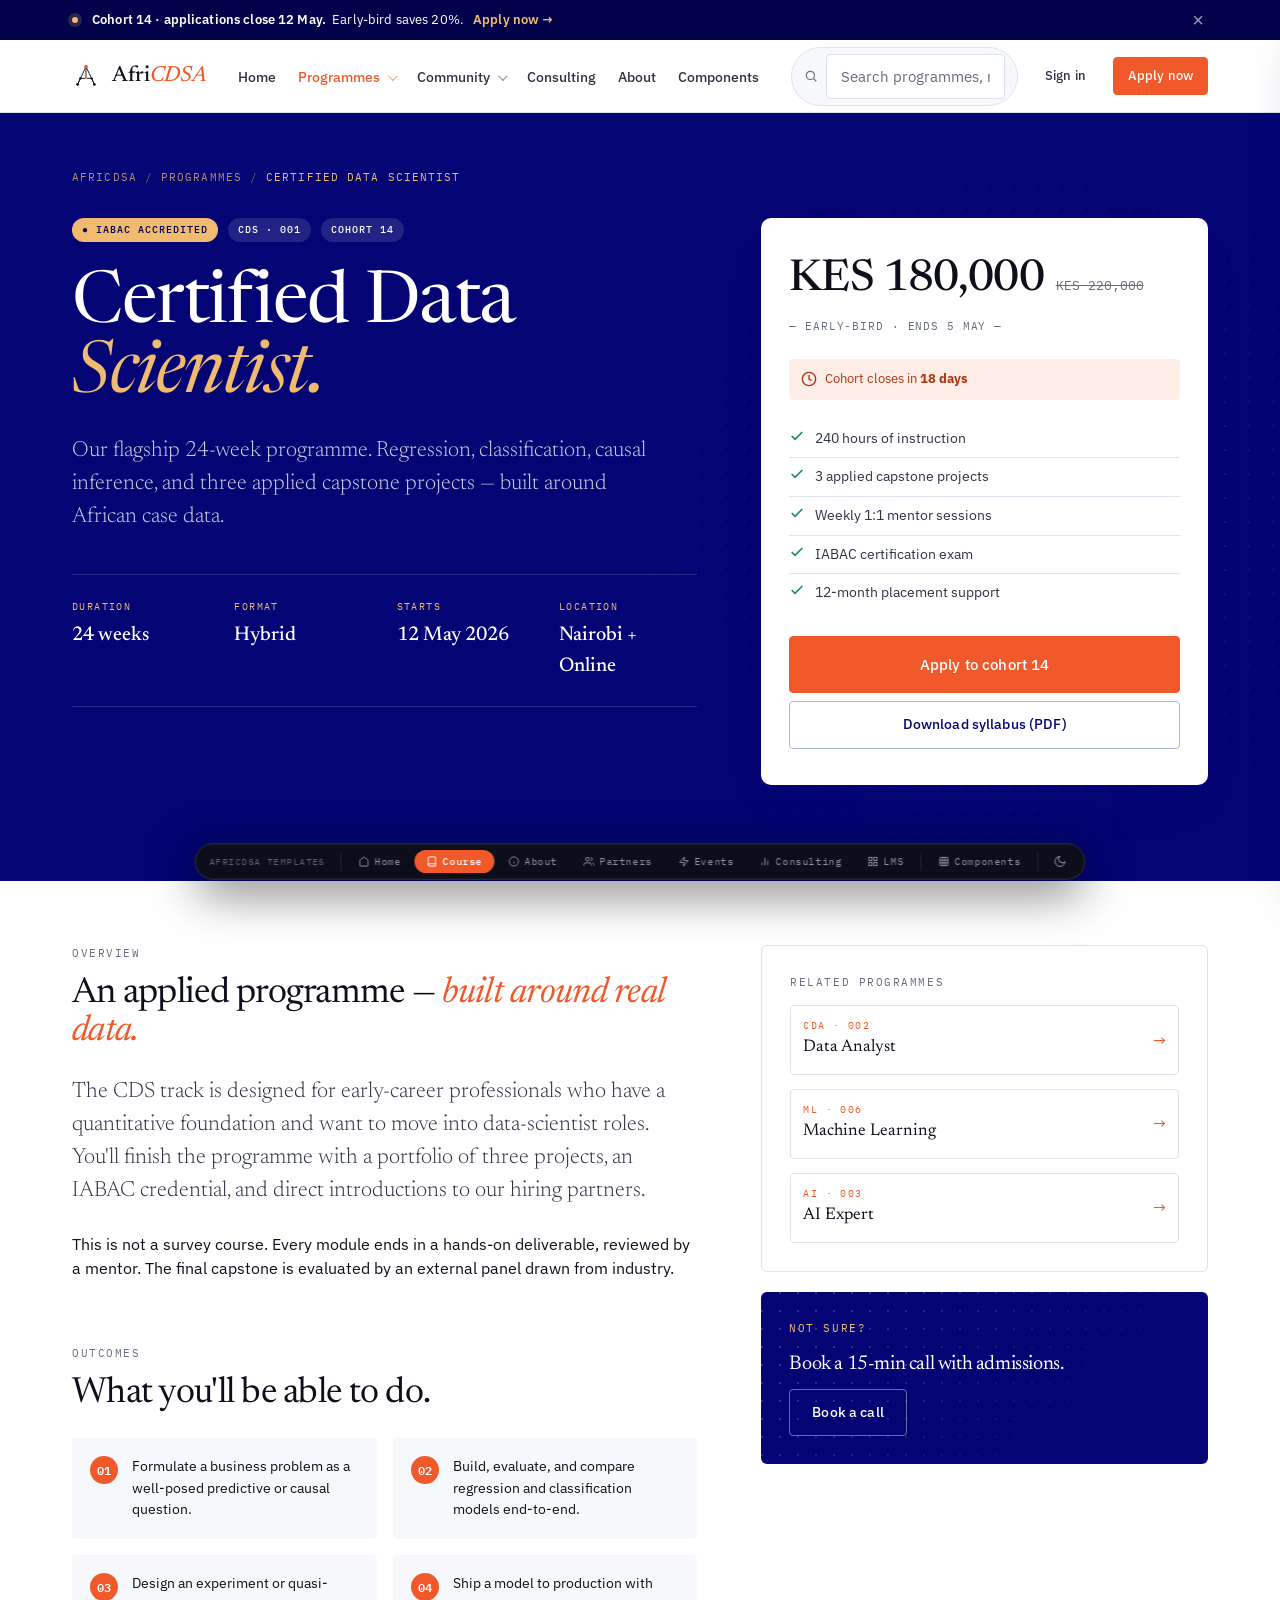
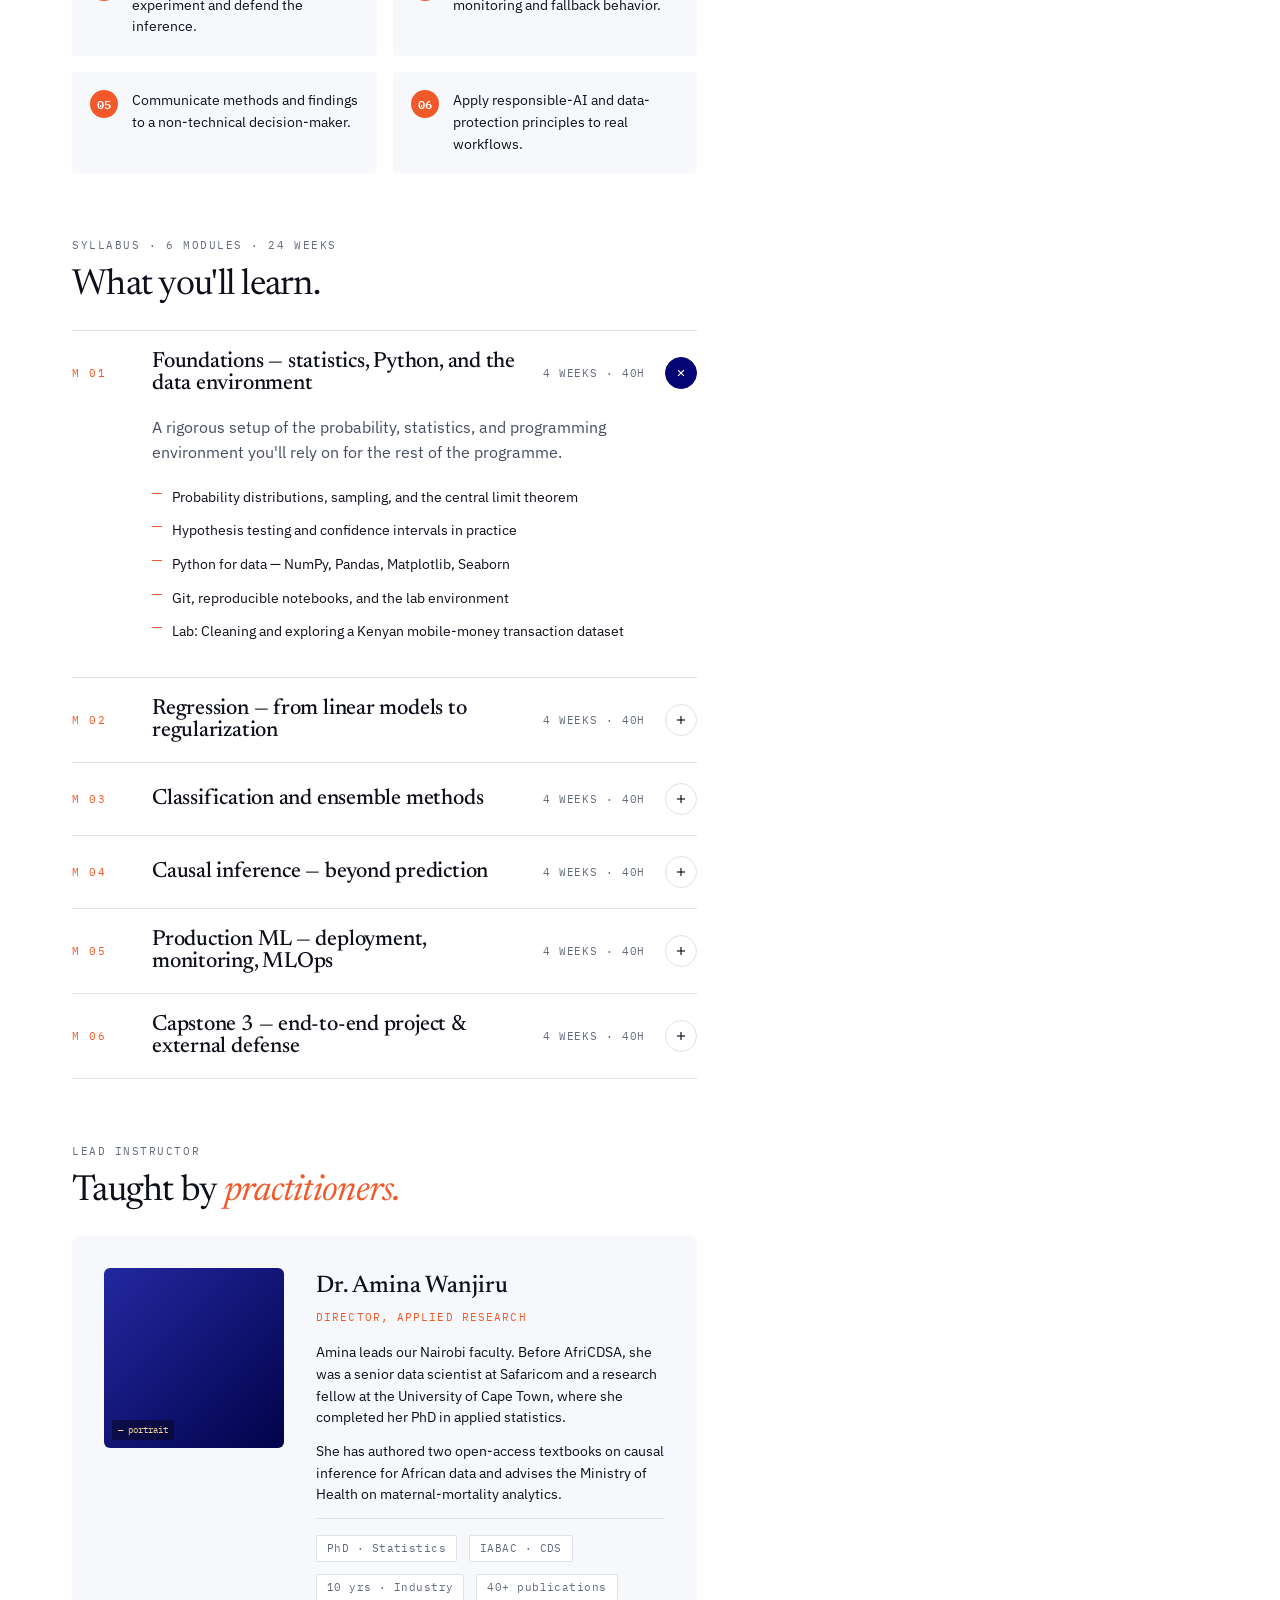
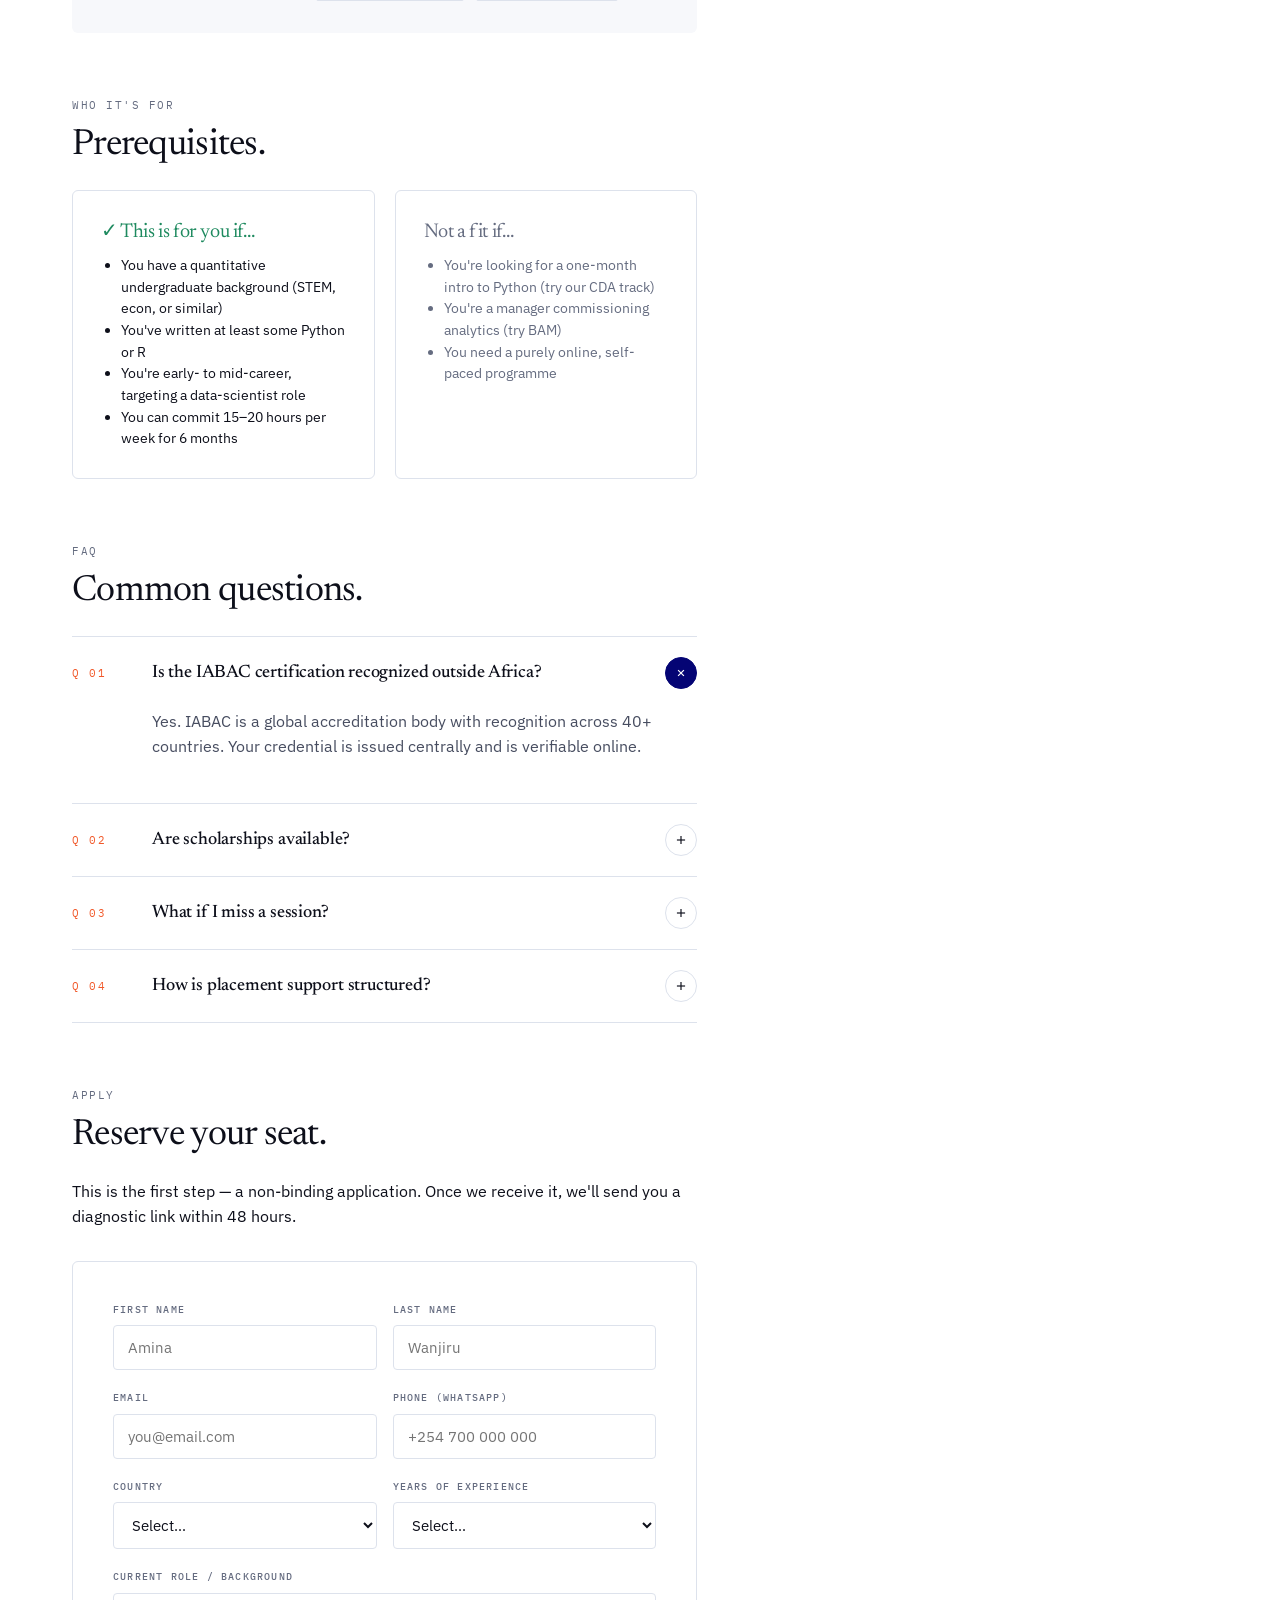
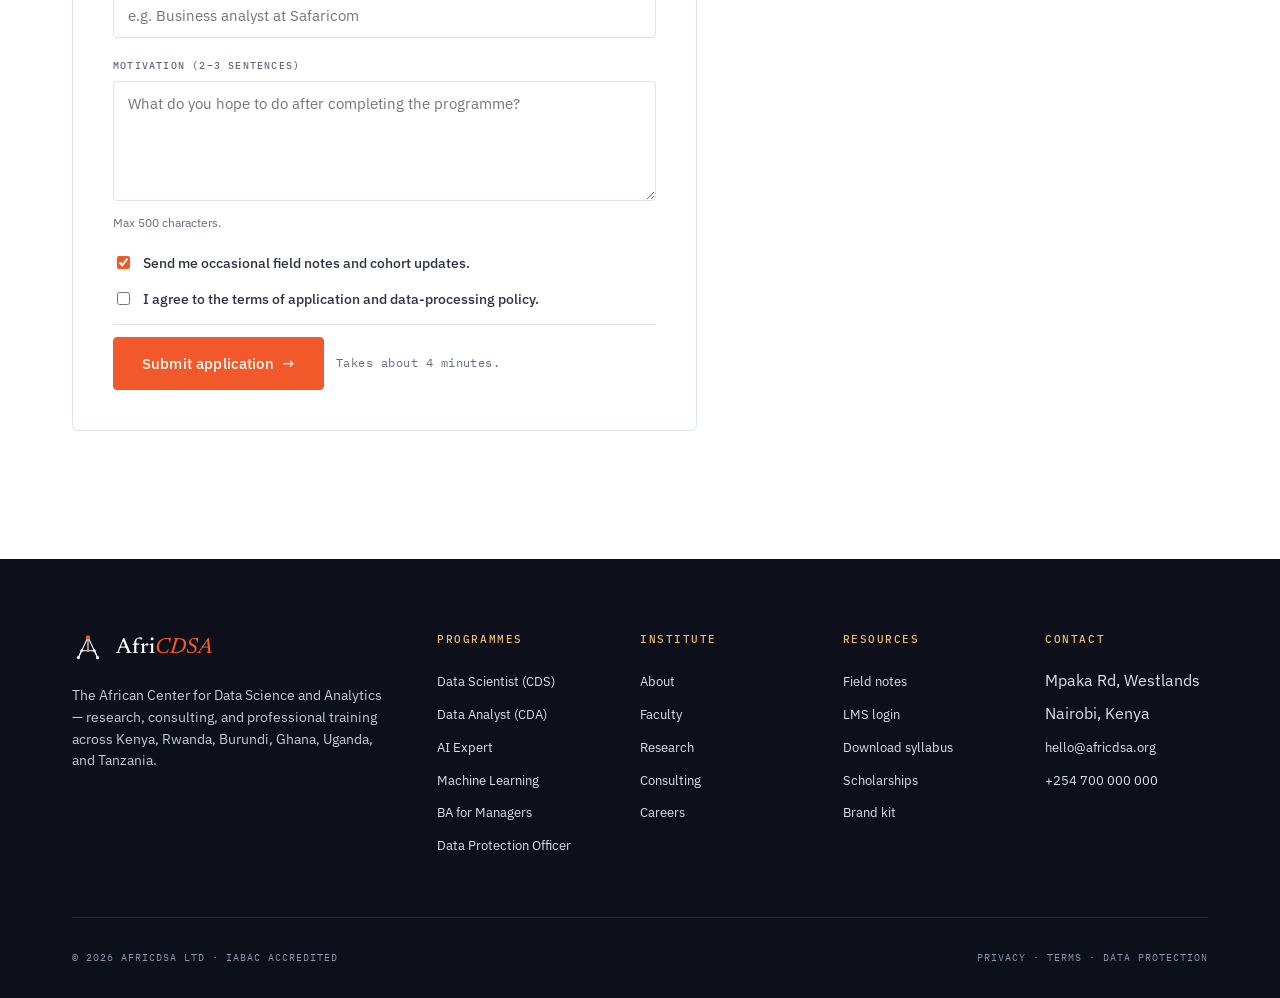
==== commit 245acb35: "design: simplify hero background pattern, full-section coverage - Replace complex multi-chart SVG (l" ====
--- a/Web Templates.html
+++ b/Web Templates.html
@@ -274,34 +274,12 @@
   padding:96px 0 120px;
   background:var(--panel);
 }
-/* Full-bleed SVG pattern background — rendered in the <div class="hero-bg"> element */
 .hero-bg{
   position:absolute; inset:0; pointer-events:none;
   overflow:hidden;
 }
 .hero-bg svg{
   position:absolute; inset:0; width:100%; height:100%;
-}
-/* Gradient veil over pattern so left copy area stays clear */
-.hero-bg::after{
-  content:'';
-  position:absolute; inset:0;
-  background:linear-gradient(
-    to right,
-    var(--panel) 0%,
-    var(--panel) 40%,
-    rgba(var(--panel-rgb,255,255,255), 0.6) 58%,
-    transparent 100%
-  );
-}
-html[data-theme="dark"] .hero-bg::after{
-  background:linear-gradient(
-    to right,
-    var(--panel) 0%,
-    var(--panel) 40%,
-    rgba(26,29,33, 0.7) 58%,
-    transparent 100%
-  );
 }
 .hero-grid{display:grid; grid-template-columns:1.15fr 1fr; gap:80px; align-items:center; position:relative;}
 .hero-left h1{margin-bottom:28px; max-width:620px;}
@@ -1037,151 +1015,23 @@
     <div class="hero-bg" aria-hidden="true">
       <svg viewBox="0 0 1400 700" preserveAspectRatio="xMidYMid slice" xmlns="http://www.w3.org/2000/svg">
         <defs>
-          <!-- Fine dot grid -->
-          <pattern id="hero-dots" width="28" height="28" patternUnits="userSpaceOnUse">
-            <circle cx="1" cy="1" r="1" fill="#040474" opacity="0.12"/>
+          <!-- Fine dot grid — covers full section uniformly -->
+          <pattern id="hero-dots" width="32" height="32" patternUnits="userSpaceOnUse">
+            <circle cx="1" cy="1" r="1.1" fill="#040474" opacity="0.13"/>
           </pattern>
-          <!-- Larger accent dots -->
-          <pattern id="hero-bigdots" width="140" height="140" patternUnits="userSpaceOnUse">
-            <circle cx="70" cy="70" r="2.5" fill="#F1592A" opacity="0.18"/>
+          <!-- Sparse larger accent dot -->
+          <pattern id="hero-accent" width="160" height="160" patternUnits="userSpaceOnUse">
+            <circle cx="80" cy="80" r="2.2" fill="#F1592A" opacity="0.14"/>
           </pattern>
-          <!-- Diagonal hashmarks (African textile-inspired) -->
-          <pattern id="hero-hatch" width="24" height="24" patternUnits="userSpaceOnUse" patternTransform="rotate(45)">
-            <line x1="0" y1="0" x2="0" y2="24" stroke="#040474" stroke-width="0.5" opacity="0.07"/>
+          <!-- Light coordinate lines -->
+          <pattern id="hero-grid" width="96" height="60" patternUnits="userSpaceOnUse">
+            <path d="M 96 0 L 0 0 0 60" fill="none" stroke="#040474" stroke-width="0.5" opacity="0.07"/>
           </pattern>
-          <!-- Coordinate grid -->
-          <pattern id="hero-grid" width="70" height="44" patternUnits="userSpaceOnUse">
-            <path d="M 70 0 L 0 0 0 44" fill="none" stroke="#040474" stroke-width="0.4" opacity="0.10"/>
-          </pattern>
-          <!-- Glow for key data points -->
-          <radialGradient id="pt-glow" cx="50%" cy="50%" r="50%">
-            <stop offset="0%" stop-color="#F1592A" stop-opacity="0.35"/>
-            <stop offset="100%" stop-color="#F1592A" stop-opacity="0"/>
-          </radialGradient>
-          <radialGradient id="pt-glow-sand" cx="50%" cy="50%" r="50%">
-            <stop offset="0%" stop-color="#EDA455" stop-opacity="0.28"/>
-            <stop offset="100%" stop-color="#EDA455" stop-opacity="0"/>
-          </radialGradient>
-          <!-- Area fill gradient -->
-          <linearGradient id="area-fill" x1="0" x2="0" y1="0" y2="1">
-            <stop offset="0%" stop-color="#F1592A" stop-opacity="0.18"/>
-            <stop offset="100%" stop-color="#F1592A" stop-opacity="0"/>
-          </linearGradient>
-          <linearGradient id="area-fill2" x1="0" x2="0" y1="0" y2="1">
-            <stop offset="0%" stop-color="#040474" stop-opacity="0.13"/>
-            <stop offset="100%" stop-color="#040474" stop-opacity="0"/>
-          </linearGradient>
         </defs>
-
-        <!-- Base layers -->
+        <!-- Three stacked layers: dots + grid + accent — uniform across full section -->
         <rect width="1400" height="700" fill="url(#hero-dots)"/>
-        <rect width="1400" height="700" fill="url(#hero-grid)" opacity="0.8"/>
-        <rect width="1400" height="700" fill="url(#hero-hatch)"/>
-        <rect width="1400" height="700" fill="url(#hero-bigdots)"/>
-
-        <!-- === CHART 1: Growth line chart (right centre) === -->
-        <!-- Axis -->
-        <line x1="620" y1="580" x2="1340" y2="580" stroke="#040474" stroke-width="0.8" opacity="0.25"/>
-        <line x1="620" y1="580" x2="620" y2="130" stroke="#040474" stroke-width="0.8" opacity="0.25"/>
-        <!-- Horizontal reference lines -->
-        <g stroke="#040474" stroke-width="0.4" stroke-dasharray="4 6" opacity="0.15">
-          <line x1="620" y1="450" x2="1340" y2="450"/>
-          <line x1="620" y1="320" x2="1340" y2="320"/>
-          <line x1="620" y1="190" x2="1340" y2="190"/>
-        </g>
-        <!-- Area fill -->
-        <path d="M 660,555 L 760,510 L 870,470 L 980,395 L 1090,310 L 1200,230 L 1310,155 L 1310,580 L 660,580 Z" fill="url(#area-fill)"/>
-        <!-- Confidence band -->
-        <path d="M 660,565 L 760,520 L 870,480 L 980,405 L 1090,320 L 1200,240 L 1310,165 M 660,545 L 760,500 L 870,460 L 980,385 L 1090,300 L 1200,220 L 1310,145" stroke="#F1592A" stroke-width="0.7" stroke-dasharray="3 4" fill="none" opacity="0.35"/>
-        <!-- Main line -->
-        <polyline points="660,555 760,510 870,470 980,395 1090,310 1200,230 1310,155" stroke="#F1592A" stroke-width="2.2" fill="none" stroke-linecap="round" stroke-linejoin="round"/>
-        <!-- Key data points with glows -->
-        <circle cx="660" cy="555" r="22" fill="url(#pt-glow)"/>
-        <circle cx="660" cy="555" r="5" fill="#FFFFFF" stroke="#F1592A" stroke-width="2"/>
-        <circle cx="980" cy="395" r="22" fill="url(#pt-glow)"/>
-        <circle cx="980" cy="395" r="5" fill="#F1592A" stroke="#FFFFFF" stroke-width="1.5"/>
-        <circle cx="1310" cy="155" r="28" fill="url(#pt-glow)"/>
-        <circle cx="1310" cy="155" r="6.5" fill="#F1592A" stroke="#EDA455" stroke-width="2"/>
-        <!-- Annotation callout -->
-        <line x1="1310" y1="155" x2="1260" y2="118" stroke="#EDA455" stroke-width="0.8" opacity="0.7"/>
-        <rect x="1148" y="100" width="108" height="22" rx="3" fill="#040474" opacity="0.85"/>
-        <text x="1160" y="115" font-family="IBM Plex Mono,monospace" font-size="9.5" fill="#EDA455" letter-spacing="0.5">r² = 0.947</text>
-        <!-- Axis labels -->
-        <text x="655" y="600" font-family="IBM Plex Mono,monospace" font-size="8.5" fill="#040474" opacity="0.4" letter-spacing="1">WK 01</text>
-        <text x="1295" y="600" font-family="IBM Plex Mono,monospace" font-size="8.5" fill="#040474" opacity="0.4" letter-spacing="1">WK 24</text>
-        <!-- Scatter residuals -->
-        <g fill="#F1592A" opacity="0.4">
-          <circle cx="690" cy="549" r="1.5"/><circle cx="720" cy="538" r="1.5"/><circle cx="745" cy="518" r="1.5"/>
-          <circle cx="800" cy="498" r="1.5"/><circle cx="840" cy="483" r="1.5"/><circle cx="910" cy="462" r="1.5"/>
-          <circle cx="945" cy="406" r="1.5"/><circle cx="1040" cy="322" r="1.5"/><circle cx="1155" cy="242" r="1.5"/>
-          <circle cx="1265" cy="165" r="1.5"/>
-        </g>
-        <!-- y-axis tick labels -->
-        <g font-family="IBM Plex Mono,monospace" font-size="8" fill="#040474" opacity="0.3" text-anchor="end">
-          <text x="614" y="455">25</text>
-          <text x="614" y="324">50</text>
-          <text x="614" y="194">75</text>
-        </g>
-
-        <!-- === CHART 2: Bar chart (mid-right) === -->
-        <g opacity="0.18" fill="#040474">
-          <rect x="730" y="440" width="22" height="130" rx="2"/>
-          <rect x="760" y="400" width="22" height="170" rx="2"/>
-          <rect x="790" y="350" width="22" height="220" rx="2"/>
-          <rect x="820" y="370" width="22" height="200" rx="2"/>
-          <rect x="850" y="310" width="22" height="260" rx="2"/>
-        </g>
-
-        <!-- === CHART 3: Scatter cluster (lower right) === -->
-        <g fill="#EDA455" opacity="0.5">
-          <circle cx="1050" cy="490" r="2"/><circle cx="1080" cy="470" r="2"/>
-          <circle cx="1120" cy="455" r="2.5"/><circle cx="1145" cy="460" r="2"/>
-          <circle cx="1175" cy="440" r="2"/><circle cx="1210" cy="420" r="2.5"/>
-          <circle cx="1245" cy="415" r="2"/><circle cx="1275" cy="398" r="2"/>
-        </g>
-        <!-- Regression line for scatter -->
-        <line x1="1045" y1="497" x2="1285" y2="390" stroke="#EDA455" stroke-width="0.9" stroke-dasharray="3 3" opacity="0.45"/>
-
-        <!-- === DECORATIVE: African-inspired concentric arcs (top right) === -->
-        <g fill="none" stroke="#EDA455" stroke-width="0.8" opacity="0.12" transform="translate(1360, 0)">
-          <path d="M 0,40 Q -60,200 -40,380 Q -20,560 0,700"/>
-          <path d="M 0,0 Q -120,180 -100,380 Q -80,580 0,700"/>
-          <path d="M 0,-40 Q -180,160 -160,380 Q -140,600 0,700"/>
-        </g>
-
-        <!-- === DECORATIVE: Diamond lattice pattern (top center) === -->
-        <g stroke="#040474" stroke-width="0.5" fill="none" opacity="0.08" transform="translate(700, 30)">
-          <polygon points="40,0 80,40 40,80 0,40"/>
-          <polygon points="120,0 160,40 120,80 80,40"/>
-          <polygon points="200,0 240,40 200,80 160,40"/>
-          <polygon points="280,0 320,40 280,80 240,40"/>
-          <polygon points="360,0 400,40 360,80 320,40"/>
-          <polygon points="40,80 80,120 40,160 0,120"/>
-          <polygon points="120,80 160,120 120,160 80,120"/>
-          <polygon points="200,80 240,120 200,160 160,120"/>
-          <polygon points="280,80 320,120 280,160 240,120"/>
-        </g>
-
-        <!-- === DECORATIVE: Connection graph nodes (upper right area) === -->
-        <g opacity="0.15">
-          <line x1="900" y1="120" x2="1020" y2="180" stroke="#F1592A" stroke-width="0.8"/>
-          <line x1="1020" y1="180" x2="1140" y2="140" stroke="#F1592A" stroke-width="0.8"/>
-          <line x1="1020" y1="180" x2="1060" y2="270" stroke="#F1592A" stroke-width="0.8"/>
-          <line x1="1140" y1="140" x2="1280" y2="190" stroke="#F1592A" stroke-width="0.8"/>
-          <line x1="900" y1="120" x2="860" y2="220" stroke="#F1592A" stroke-width="0.8"/>
-          <circle cx="900" cy="120" r="4.5" fill="#040474"/>
-          <circle cx="1020" cy="180" r="5.5" fill="#040474"/>
-          <circle cx="1140" cy="140" r="4.5" fill="#040474"/>
-          <circle cx="1280" cy="190" r="4" fill="#040474"/>
-          <circle cx="1060" cy="270" r="4" fill="#040474"/>
-          <circle cx="860" cy="220" r="4" fill="#040474"/>
-        </g>
-
-        <!-- === Sand accent rings (decorative, bottom right) === -->
-        <circle cx="1370" cy="600" r="90" fill="none" stroke="#EDA455" stroke-width="0.7" opacity="0.12"/>
-        <circle cx="1370" cy="600" r="55" fill="none" stroke="#EDA455" stroke-width="0.7" opacity="0.16"/>
-        <circle cx="1370" cy="600" r="25" fill="none" stroke="#EDA455" stroke-width="1" opacity="0.2"/>
-
+        <rect width="1400" height="700" fill="url(#hero-grid)"/>
+        <rect width="1400" height="700" fill="url(#hero-accent)"/>
       </svg>
     </div>
     <div class="container">
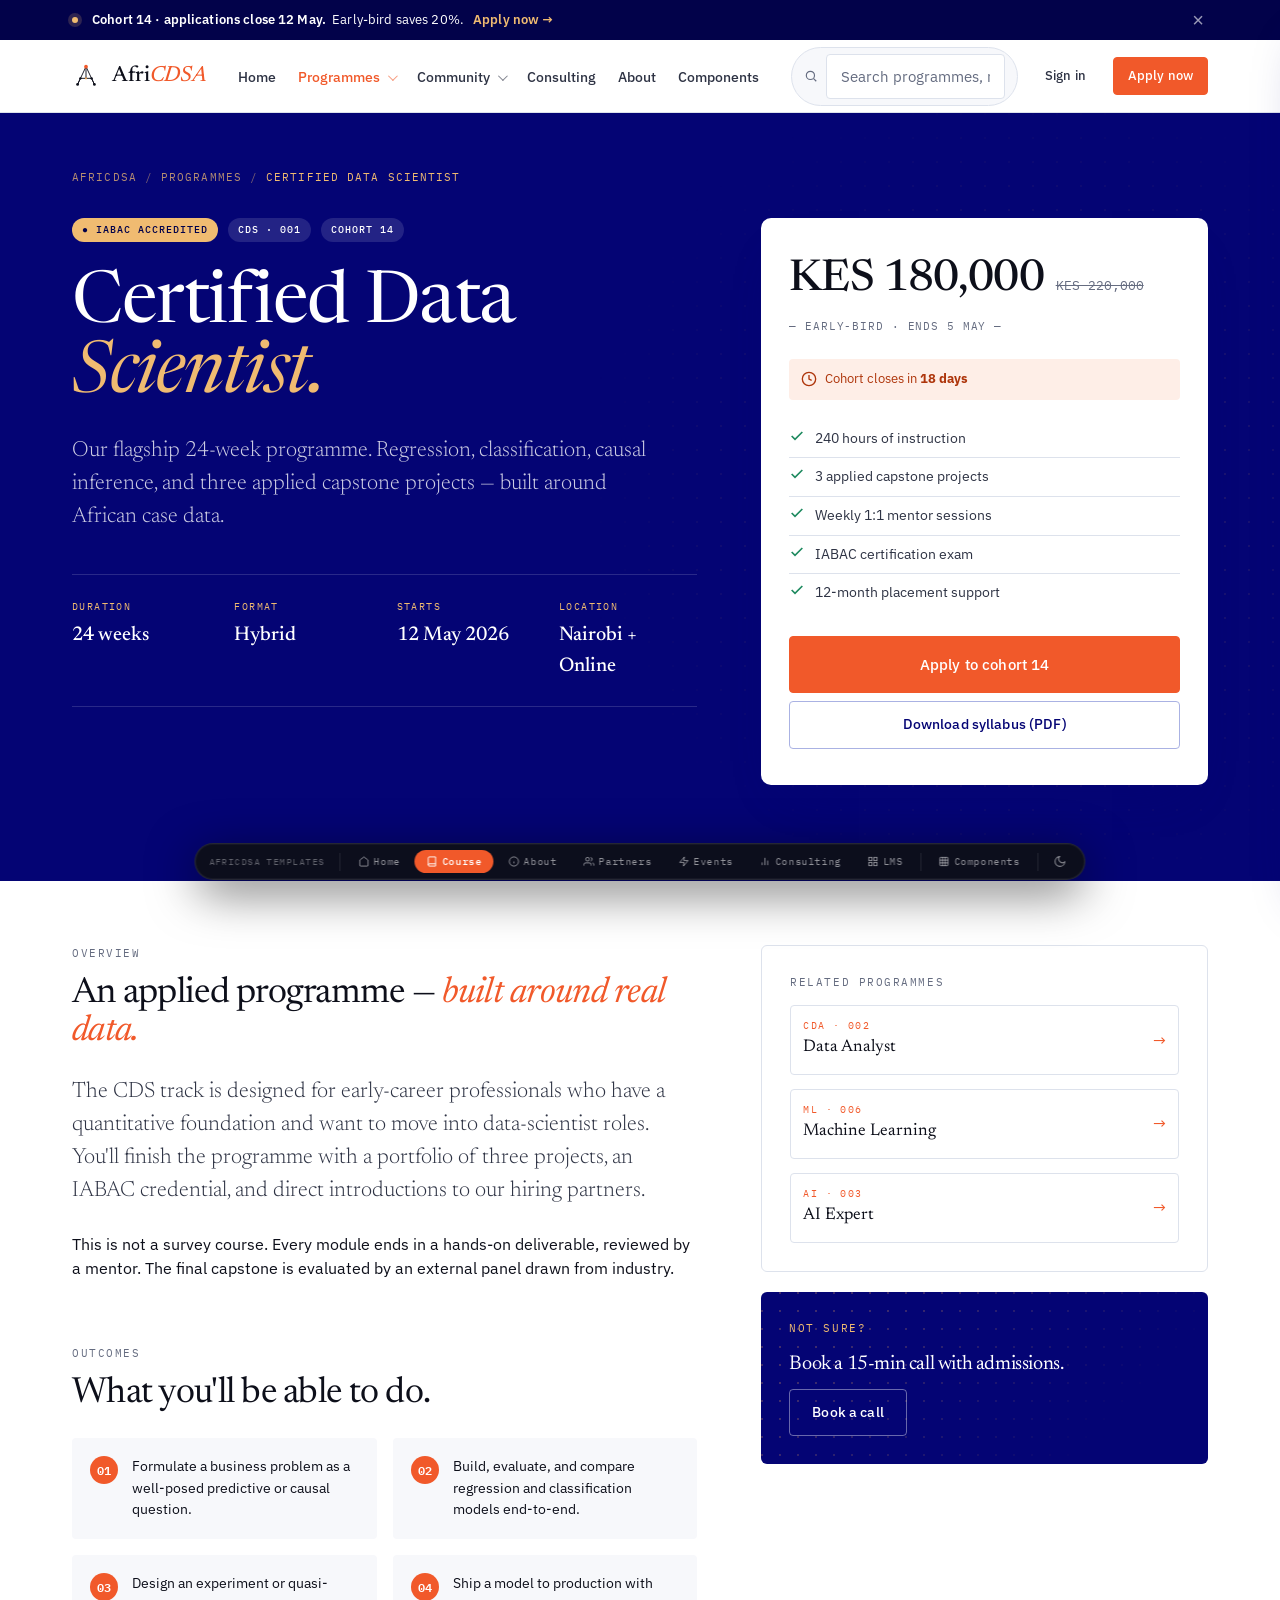
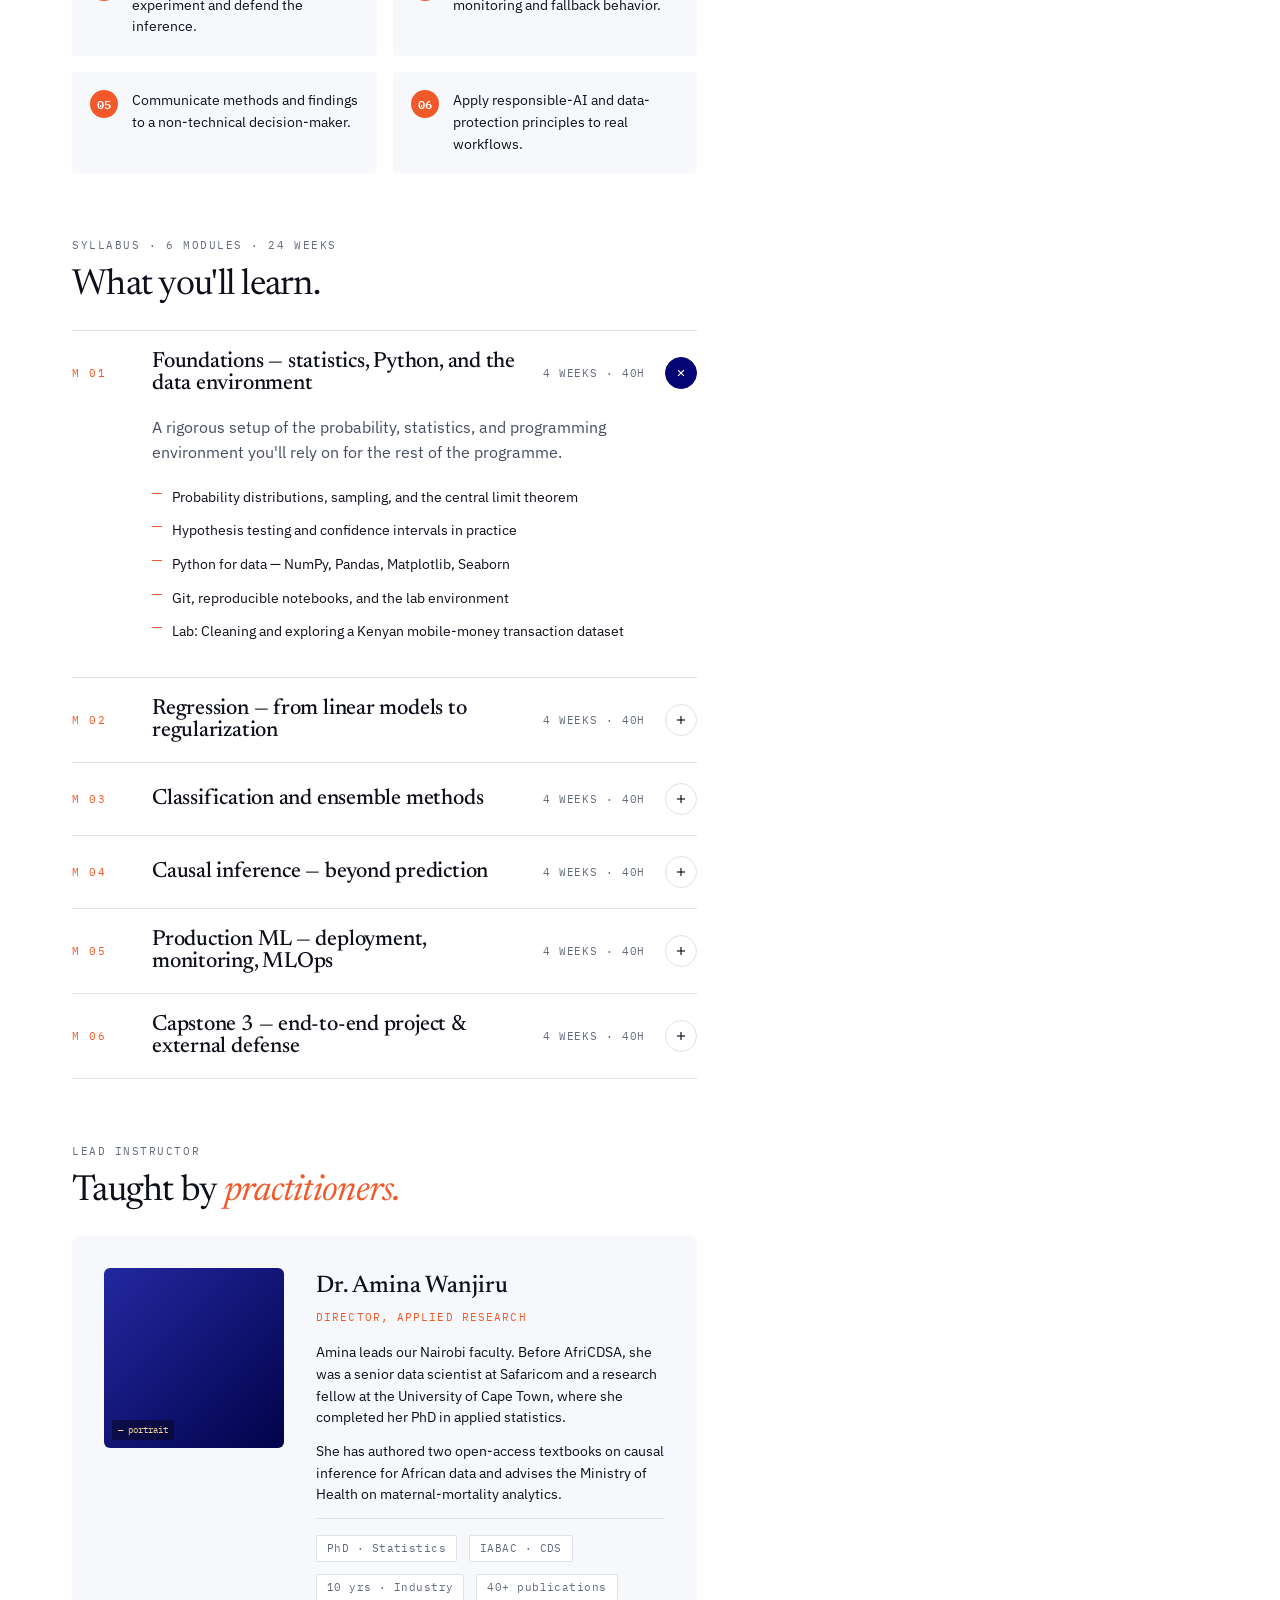
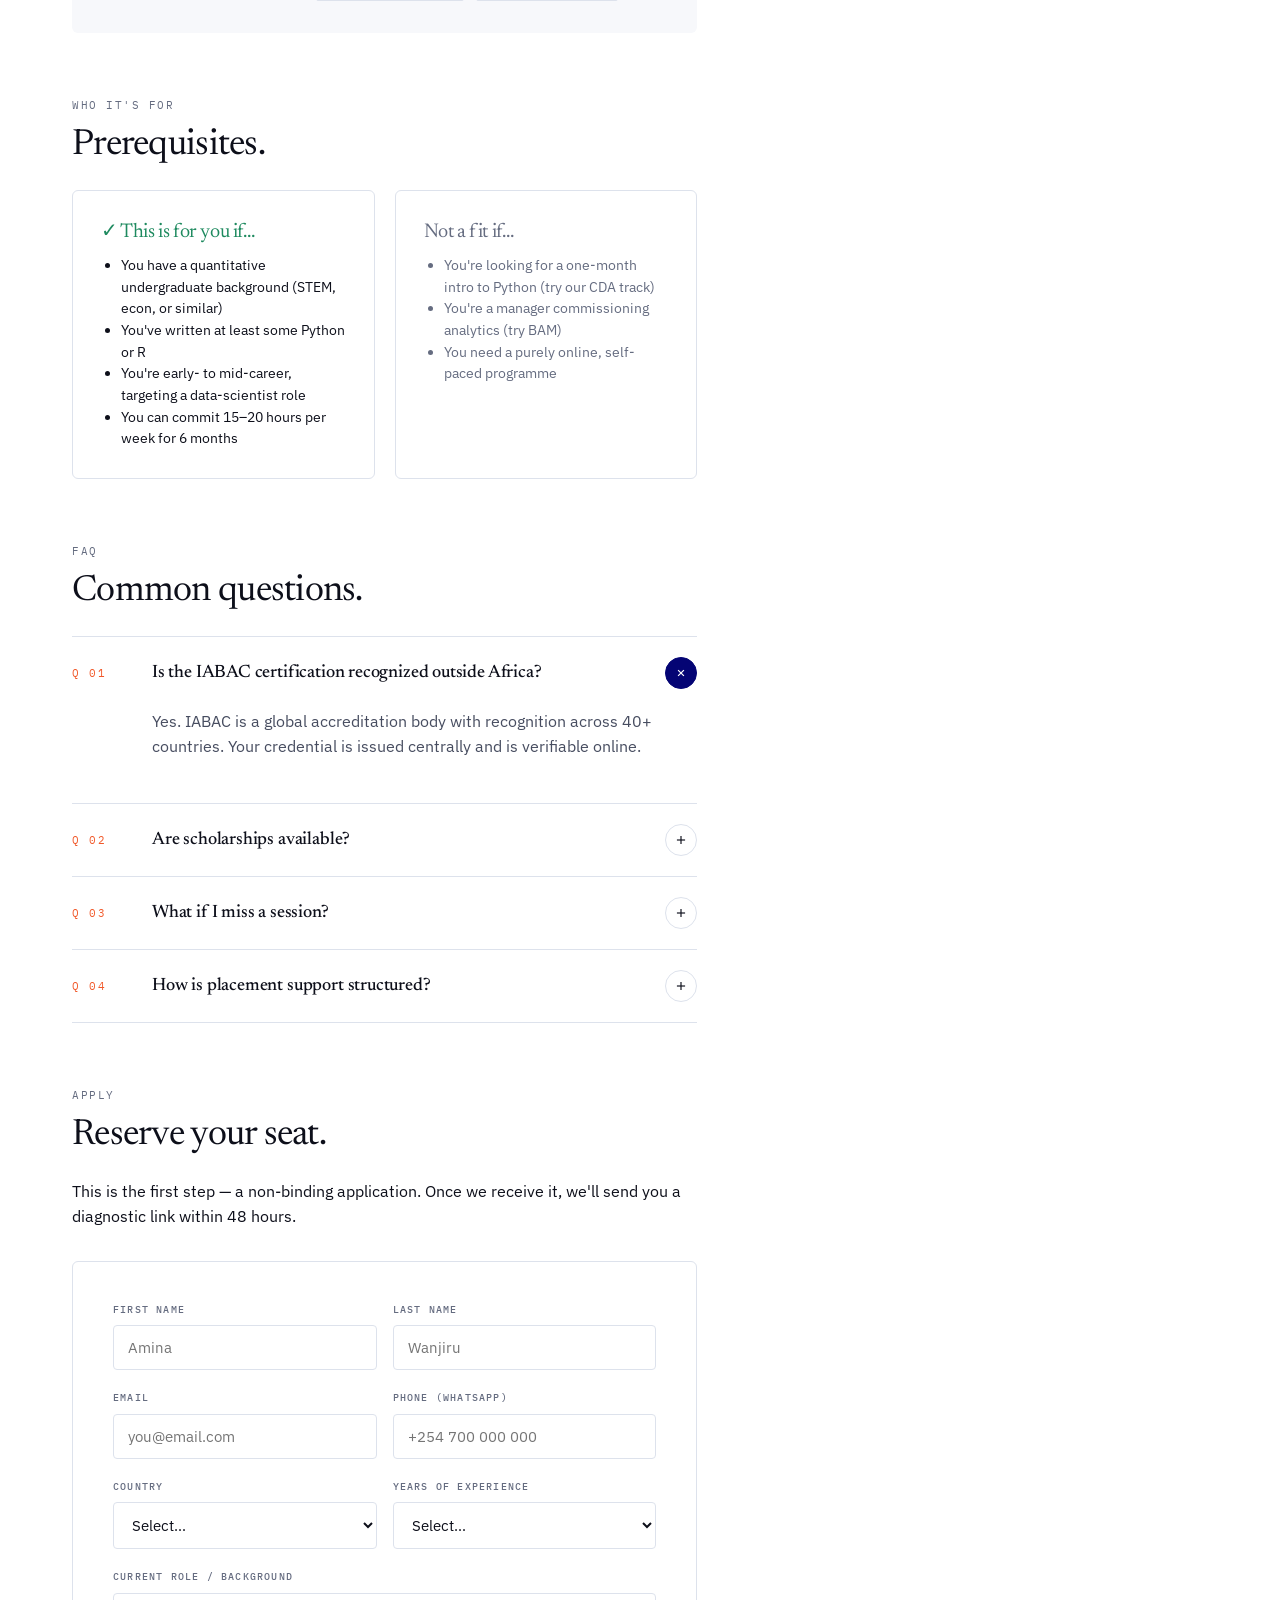
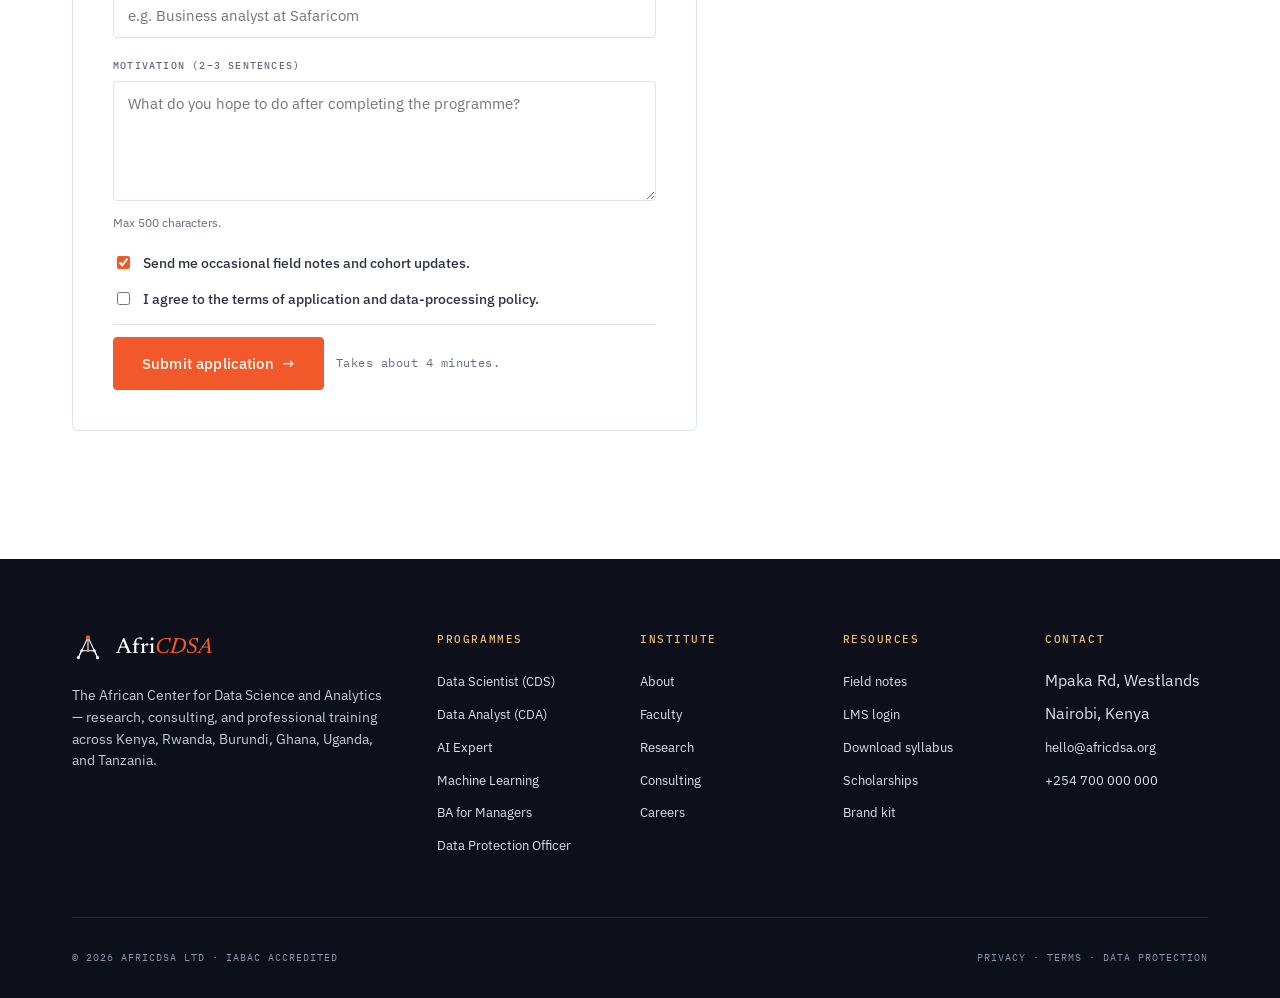
==== commit de184ece: "design: CDA as second featured card, bigger price + solid enrol button - Promote CDA to full-width p" ====
--- a/Web Templates.html
+++ b/Web Templates.html
@@ -327,83 +327,151 @@
 html[data-theme="dark"] .trust-logo{color:var(--ink-800);}
 
 /* Programmes grid */
-.programmes{position:relative;}
-.programmes-head{display:flex; justify-content:space-between; align-items:flex-end; margin-bottom:48px; gap:40px;}
-.programmes-head > div{max-width:640px;}
-.programmes-filter{display:flex; gap:10px; margin-bottom:32px; flex-wrap:wrap;}
-/* 2-col grid; featured card spans both columns */
-.programmes-grid{display:grid; grid-template-columns:1fr 1fr; gap:24px;}
-.programme-card{
-  background:var(--panel); border:1px solid var(--rule);
-  border-radius:var(--radius-md); overflow:hidden;
-  display:flex; flex-direction:column;
-  transition:transform 0.2s, box-shadow 0.2s;
-  text-decoration:none; color:inherit;
-}
-.programme-card:hover{transform:translateY(-3px); box-shadow:var(--shadow-md); border-color:var(--navy-200);}
-/* Featured flagship card */
-.programme-card.featured{
+/* ─── Programmes ─── */
+.programmes{ position:relative; }
+.programmes-head{ display:flex; justify-content:space-between; align-items:flex-start; margin-bottom:12px; gap:40px; }
+.programmes-head > div{ max-width:600px; }
+.programmes-head .prog-sub{ font-size:15px; color:var(--ink-600); margin-top:10px; }
+/* Filter tabs */
+.prog-filter{ display:flex; gap:8px; margin-bottom:40px; flex-wrap:wrap; padding-bottom:20px; border-bottom:1px solid var(--rule); }
+.prog-filter .pf-tab{
+  font-family:var(--font-mono); font-size:10.5px; letter-spacing:0.1em; text-transform:uppercase;
+  background:transparent; border:1px solid var(--rule); color:var(--muted);
+  padding:7px 16px; border-radius:999px; cursor:pointer; transition:all 0.15s;
+}
+.prog-filter .pf-tab:hover{ border-color:var(--navy-300); color:var(--text); }
+.prog-filter .pf-tab.active{ background:var(--navy-600); border-color:var(--navy-600); color:#fff; }
+html[data-theme="dark"] .prog-filter .pf-tab.active{ background:var(--ink-300); border-color:var(--ink-300); color:var(--bg); }
+/* Grid */
+.prog-grid{ display:grid; grid-template-columns:1fr 1fr 1fr; gap:20px; }
+/* ─── Featured flagship card ─── */
+.prog-featured{
   grid-column:1 / -1;
-  display:grid; grid-template-columns:1.2fr 1fr;
-}
-.programme-card.featured .cover{
-  aspect-ratio:unset; min-height:280px;
-}
-.programme-card.featured .ttl{font-size:28px;}
-.programme-card.featured .desc{font-size:15px;}
-.programme-card .cover{
-  aspect-ratio:16/9; position:relative; overflow:hidden;
-  background:var(--navy-600);
-}
-.programme-card .cover .code{
-  position:absolute; top:16px; left:16px;
-  font-family:var(--font-mono); font-size:10px; letter-spacing:0.16em; color:var(--sand-300); text-transform:uppercase;
-  background:rgba(0,0,0,0.35); padding:5px 12px; border-radius:2px; backdrop-filter:blur(4px);
-}
-.programme-card .cover .badge{position:absolute; top:16px; right:16px;}
-.programme-card .body{padding:28px; flex:1; display:flex; flex-direction:column;}
-.programme-card .ttl{font-family:var(--font-display); font-size:20px; font-weight:500; letter-spacing:-0.01em; margin:0 0 10px;}
-/* Clamp description to 3 lines so cards don't balloon */
-.programme-card .desc{
-  font-size:14px; color:var(--ink-600); line-height:1.6; margin-bottom:20px; flex:1;
-  display:-webkit-box; -webkit-line-clamp:3; -webkit-box-orient:vertical; overflow:hidden;
-}
-.programme-card.featured .desc{-webkit-line-clamp:4;}
-/* Meta pills */
-.programme-card .card-meta{
-  display:flex; flex-wrap:wrap; gap:8px; margin-bottom:20px;
-}
-.programme-card .card-meta span{
-  font-family:var(--font-mono); font-size:10.5px; letter-spacing:0.06em; text-transform:uppercase;
-  background:var(--surface); border:1px solid var(--rule);
-  color:var(--ink-600); padding:4px 10px; border-radius:999px;
-}
-/* Card footer: price left, CTA button right */
-.programme-card .foot{
-  display:flex; justify-content:space-between; align-items:center;
-  padding-top:18px; border-top:1px solid var(--rule); margin-top:auto;
-}
-.programme-card .foot .price{font-family:var(--font-mono); font-size:13px; font-weight:500; color:var(--text);}
-.programme-card .foot .price .from{font-size:10px; text-transform:uppercase; letter-spacing:0.1em; color:var(--muted); display:block; margin-bottom:2px;}
-.programme-card .foot .enrol-btn{
-  font-size:13px; font-weight:600; font-family:var(--font-body);
-  color:#fff; background:var(--flamingo); border:none;
-  padding:8px 18px; border-radius:var(--radius-sm); cursor:pointer;
-  transition:background 0.15s, transform 0.1s;
-  text-decoration:none; display:inline-flex; align-items:center; gap:6px;
-}
-.programme-card .foot .enrol-btn:hover{background:var(--flamingo-700); transform:translateY(-1px);}
-/* Cover colour variants */
-.cover.v-cds{background:var(--navy-600);}
-.cover.v-cda{background:var(--flamingo);}
-.cover.v-ai{background:linear-gradient(135deg, var(--navy-700), var(--navy-500));}
-.cover.v-bam{background:var(--sand-400);}
-.cover.v-dpo{background:var(--navy-800);}
-.cover.v-ml{background:linear-gradient(135deg, var(--flamingo-700), var(--flamingo));}
-/* Dark mode adjustments */
-html[data-theme="dark"] .programme-card .desc{color:var(--ink-700);}
-html[data-theme="dark"] .programme-card .card-meta span{background:var(--ink-100); border-color:var(--rule); color:var(--ink-600);}
-html[data-theme="dark"] .programme-card:hover{border-color:var(--ink-400);}
+  display:grid; grid-template-columns:5fr 6fr;
+  background:var(--panel); border:1px solid var(--rule); border-radius:var(--radius-lg); overflow:hidden;
+  transition:box-shadow 0.2s; text-decoration:none; color:inherit;
+}
+.prog-featured:hover{ box-shadow:0 16px 48px rgba(4,4,116,0.12); }
+html[data-theme="dark"] .prog-featured:hover{ box-shadow:0 16px 48px rgba(0,0,0,0.4); }
+/* Visual panel */
+.pf-visual{
+  background:#040474; position:relative; overflow:hidden;
+  display:flex; flex-direction:column; justify-content:flex-end; padding:36px; min-height:340px;
+}
+.pf-visual::before{
+  content:''; position:absolute; inset:0;
+  background:radial-gradient(ellipse at 25% 65%, rgba(241,89,42,0.25) 0%, transparent 65%),
+             radial-gradient(ellipse at 80% 20%, rgba(237,164,85,0.12) 0%, transparent 55%);
+}
+.pf-visual .pf-dotgrid{
+  position:absolute; inset:0; opacity:0.55;
+  background-image:radial-gradient(circle, rgba(237,164,85,0.28) 1px, transparent 1px);
+  background-size:22px 22px;
+}
+.pf-visual .pf-gridlines{
+  position:absolute; inset:0; opacity:0.09;
+  background-image:linear-gradient(to right,#EDA455 1px,transparent 1px),linear-gradient(to bottom,#EDA455 1px,transparent 1px);
+  background-size:44px 44px;
+}
+.pf-visual .pf-wm{
+  position:absolute; top:-8px; right:-16px;
+  font-family:var(--font-mono); font-size:148px; font-weight:700; letter-spacing:-6px;
+  color:rgba(255,255,255,0.05); line-height:1; pointer-events:none; user-select:none;
+}
+/* Accreditation seal */
+.pf-seal{
+  position:absolute; top:28px; right:28px;
+  width:68px; height:68px; border-radius:999px; border:1.5px solid rgba(237,164,85,0.45);
+  display:flex; flex-direction:column; align-items:center; justify-content:center; gap:1px;
+  background:rgba(4,4,116,0.75); backdrop-filter:blur(8px);
+}
+.pf-seal .seal-name{ font-family:var(--font-mono); font-size:14px; font-weight:700; color:#EDA455; letter-spacing:0.02em; }
+.pf-seal .seal-label{ font-family:var(--font-mono); font-size:7px; color:rgba(237,164,85,0.6); letter-spacing:0.14em; text-transform:uppercase; }
+/* Visual copy */
+.pf-vis-label{ font-family:var(--font-mono); font-size:10px; letter-spacing:0.18em; text-transform:uppercase; color:rgba(237,164,85,0.65); margin-bottom:8px; position:relative; }
+.pf-vis-title{ font-family:var(--font-display); font-size:34px; line-height:1.1; font-weight:500; color:#fff; position:relative; margin-bottom:22px; letter-spacing:-0.02em; }
+/* Stat chips inside visual */
+.pf-vis-stats{ display:flex; gap:12px; position:relative; flex-wrap:wrap; }
+.pf-vs{ background:rgba(255,255,255,0.08); border:1px solid rgba(255,255,255,0.12); border-radius:8px; padding:10px 14px; }
+.pf-vs .vsn{ font-family:var(--font-display); font-size:22px; font-weight:500; color:#fff; line-height:1; }
+.pf-vs .vsl{ font-family:var(--font-mono); font-size:8px; letter-spacing:0.12em; text-transform:uppercase; color:rgba(237,164,85,0.65); margin-top:4px; }
+/* Body panel */
+.pf-body{ padding:40px 44px; display:flex; flex-direction:column; justify-content:center; }
+.pf-eyebrow{ display:inline-flex; align-items:center; gap:8px; font-family:var(--font-mono); font-size:10px; letter-spacing:0.14em; text-transform:uppercase; color:var(--flamingo); margin-bottom:16px; }
+.pf-eyebrow::before{ content:''; width:22px; height:2px; background:var(--flamingo); border-radius:1px; }
+.pf-body h3{ font-family:var(--font-display); font-size:26px; font-weight:500; letter-spacing:-0.02em; margin:0 0 10px; }
+.pf-body .pf-desc{ font-size:15px; color:var(--ink-600); line-height:1.65; margin-bottom:22px; }
+html[data-theme="dark"] .pf-body .pf-desc{ color:var(--ink-800); }
+/* Outcomes list */
+.pf-outcomes{ list-style:none; padding:0; margin:0 0 24px; display:flex; flex-direction:column; gap:8px; }
+.pf-outcomes li{ display:flex; align-items:flex-start; gap:10px; font-size:14px; color:var(--text); line-height:1.4; }
+.pf-outcomes li .ck{ width:20px; height:20px; border-radius:4px; background:rgba(241,89,42,0.1); display:inline-flex; align-items:center; justify-content:center; flex-shrink:0; margin-top:1px; font-family:var(--font-mono); font-size:10px; font-weight:700; color:var(--flamingo); }
+/* Meta row */
+.pf-meta{ display:flex; flex-wrap:wrap; gap:8px; padding:20px 0; border-top:1px solid var(--rule); border-bottom:1px solid var(--rule); margin-bottom:24px; }
+.pf-meta span{ font-family:var(--font-mono); font-size:10px; letter-spacing:0.1em; text-transform:uppercase; background:var(--surface); border:1px solid var(--rule); color:var(--ink-600); padding:5px 12px; border-radius:999px; }
+/* CTA row */
+.pf-cta{ display:flex; align-items:center; justify-content:space-between; gap:16px; }
+.pf-cta .pf-price .from{ font-family:var(--font-mono); font-size:9.5px; letter-spacing:0.1em; text-transform:uppercase; color:var(--muted); display:block; margin-bottom:3px; }
+.pf-cta .pf-price .amt{ font-family:var(--font-mono); font-size:20px; font-weight:600; color:var(--text); }
+.pf-cta .pf-btns{ display:flex; gap:10px; }
+.pf-cta .btn-ghost{ font-size:13px; font-weight:500; font-family:var(--font-body); color:var(--text); background:transparent; border:1px solid var(--rule); padding:9px 18px; border-radius:var(--radius-sm); cursor:pointer; transition:border-color 0.15s; }
+.pf-cta .btn-ghost:hover{ border-color:var(--text); }
+.pf-cta .btn-flamingo{ font-size:13px; font-weight:600; font-family:var(--font-body); color:#fff; background:var(--flamingo); border:none; padding:9px 20px; border-radius:var(--radius-sm); cursor:pointer; transition:background 0.15s,transform 0.1s; display:inline-flex; align-items:center; gap:6px; }
+.pf-cta .btn-flamingo:hover{ background:var(--flamingo-700); transform:translateY(-1px); }
+/* ─── Standard programme cards ─── */
+.prog-card{
+  background:var(--panel); border:1px solid var(--rule); border-radius:var(--radius-md); overflow:hidden;
+  display:flex; flex-direction:column; text-decoration:none; color:inherit; cursor:pointer; position:relative;
+  transition:transform 0.2s, box-shadow 0.2s, border-color 0.2s;
+}
+.prog-card:hover{ transform:translateY(-5px); box-shadow:0 12px 36px rgba(4,4,116,0.1); border-color:transparent; }
+html[data-theme="dark"] .prog-card:hover{ box-shadow:0 12px 36px rgba(0,0,0,0.35); }
+/* Top accent bar */
+.prog-card::before{ content:''; position:absolute; top:0; left:0; right:0; height:3px; z-index:1; }
+.prog-card.c-flamingo::before{ background:var(--flamingo); }
+.prog-card.c-navy::before{ background:var(--navy-600); }
+.prog-card.c-sand::before{ background:var(--sand-500); }
+.prog-card.c-ai::before{ background:linear-gradient(to right,var(--navy-600),var(--flamingo)); }
+.prog-card.c-dark::before{ background:var(--navy-500); }
+.prog-card.c-grad::before{ background:var(--flamingo-700); }
+/* Art area */
+.pc-art{ height:136px; position:relative; overflow:hidden; display:flex; align-items:center; justify-content:center; }
+.prog-card.c-flamingo .pc-art{ background:linear-gradient(135deg,#c94520,var(--flamingo)); }
+.prog-card.c-navy .pc-art{ background:linear-gradient(135deg,#020252,var(--navy-600)); }
+.prog-card.c-sand .pc-art{ background:linear-gradient(135deg,#c47a20,var(--sand-400)); }
+.prog-card.c-ai .pc-art{ background:linear-gradient(135deg,#020252,#2a0a6e); }
+.prog-card.c-dark .pc-art{ background:linear-gradient(135deg,var(--navy-800),var(--navy-600)); }
+.prog-card.c-grad .pc-art{ background:linear-gradient(135deg,var(--flamingo-700),#e8432a); }
+/* Watermark code */
+.pc-art .pc-wm{ position:absolute; font-family:var(--font-mono); font-weight:700; font-size:76px; letter-spacing:-3px; opacity:0.14; color:#fff; line-height:1; pointer-events:none; user-select:none; }
+/* Status badge in art */
+.pc-art .pc-badge{ position:absolute; top:12px; right:12px; }
+/* Dot pattern overlay */
+.pc-art::after{
+  content:''; position:absolute; inset:0; pointer-events:none;
+  background-image:radial-gradient(circle,rgba(255,255,255,0.18) 1px,transparent 1px);
+  background-size:18px 18px;
+}
+/* Body */
+.pc-body{ padding:22px 22px 16px; flex:1; display:flex; flex-direction:column; }
+.pc-cat{ font-family:var(--font-mono); font-size:9.5px; letter-spacing:0.14em; text-transform:uppercase; color:var(--muted); margin-bottom:8px; }
+.pc-title{ font-family:var(--font-display); font-size:17px; font-weight:500; letter-spacing:-0.01em; color:var(--text); margin:0 0 9px; line-height:1.25; }
+.pc-desc{ font-size:13.5px; color:var(--ink-600); line-height:1.58; margin-bottom:14px; display:-webkit-box; -webkit-line-clamp:2; -webkit-box-orient:vertical; overflow:hidden; }
+html[data-theme="dark"] .pc-desc{ color:var(--ink-800); }
+/* Outcome bullets */
+.pc-wins{ list-style:none; padding:0; margin:0 0 16px; display:flex; flex-direction:column; gap:5px; }
+.pc-wins li{ display:flex; align-items:center; gap:8px; font-size:12.5px; color:var(--ink-600); }
+.pc-wins li::before{ content:''; width:5px; height:5px; border-radius:999px; background:var(--flamingo); flex-shrink:0; }
+html[data-theme="dark"] .pc-wins li{ color:var(--ink-800); }
+/* Pills */
+.pc-pills{ display:flex; gap:6px; flex-wrap:wrap; margin-top:auto; }
+.pc-pills span{ font-family:var(--font-mono); font-size:9px; letter-spacing:0.06em; text-transform:uppercase; background:var(--surface); border:1px solid var(--rule); color:var(--ink-600); padding:3px 9px; border-radius:999px; }
+/* Footer */
+.pc-foot{ padding:16px 22px; border-top:1px solid var(--rule); display:flex; justify-content:space-between; align-items:center; gap:10px; }
+.pc-price{ font-family:var(--font-mono); font-size:18px; font-weight:700; color:var(--text); }
+.pc-price small{ display:block; font-size:8.5px; letter-spacing:0.1em; text-transform:uppercase; color:var(--muted); font-weight:400; margin-bottom:3px; }
+.pc-enrol{ font-size:13px; font-weight:700; font-family:var(--font-body); color:#fff; background:var(--flamingo); border:none; padding:10px 20px; border-radius:var(--radius-sm); cursor:pointer; transition:background 0.15s,transform 0.1s; white-space:nowrap; }
+.pc-enrol:hover{ background:var(--flamingo-700); transform:translateY(-2px); }
 
 /* Two-col feature (consulting) */
 .two-col{display:grid; grid-template-columns:1fr 1fr; gap:72px; align-items:center;}
@@ -1056,7 +1124,70 @@
         </div>
         <div class="hero-right">
           <div class="hero-visual">
-            <div class="img-layer"></div>
+            <svg viewBox="0 0 480 600" preserveAspectRatio="xMidYMid meet" xmlns="http://www.w3.org/2000/svg" style="width:100%;height:100%;display:block;">
+              <defs>
+                <pattern id="hv-dots" width="20" height="20" patternUnits="userSpaceOnUse">
+                  <circle cx="1" cy="1" r="0.8" fill="#EDA455" opacity="0.18"/>
+                </pattern>
+                <linearGradient id="hv-area" x1="0" x2="0" y1="0" y2="1">
+                  <stop offset="0%" stop-color="#F1592A" stop-opacity="0.35"/>
+                  <stop offset="100%" stop-color="#F1592A" stop-opacity="0"/>
+                </linearGradient>
+              </defs>
+              <rect width="480" height="600" fill="#040474"/>
+              <rect width="480" height="600" fill="url(#hv-dots)"/>
+              <!-- Header -->
+              <rect x="24" y="24" width="432" height="52" rx="6" fill="rgba(255,255,255,0.05)"/>
+              <circle cx="44" cy="50" r="3.5" fill="#4ade80"/>
+              <text x="56" y="46" font-family="IBM Plex Mono,monospace" font-size="10" fill="#EDA455" letter-spacing="1.2" opacity="0.9">COHORT 14</text>
+              <text x="56" y="61" font-family="IBM Plex Mono,monospace" font-size="9" fill="rgba(237,164,85,0.55)" letter-spacing="0.5">48 learners · 6 countries</text>
+              <!-- Stats -->
+              <rect x="24" y="96" width="132" height="68" rx="6" fill="rgba(255,255,255,0.06)"/>
+              <text x="44" y="126" font-family="IBM Plex Sans,sans-serif" font-size="30" font-weight="700" fill="#FFFFFF">94%</text>
+              <text x="44" y="149" font-family="IBM Plex Mono,monospace" font-size="8" fill="rgba(237,164,85,0.65)" letter-spacing="1">COMPLETION</text>
+              <rect x="168" y="96" width="132" height="68" rx="6" fill="rgba(255,255,255,0.06)"/>
+              <text x="188" y="126" font-family="IBM Plex Sans,sans-serif" font-size="30" font-weight="700" fill="#FFFFFF">78%</text>
+              <text x="188" y="149" font-family="IBM Plex Mono,monospace" font-size="8" fill="rgba(237,164,85,0.65)" letter-spacing="1">PLACEMENT</text>
+              <rect x="312" y="96" width="144" height="68" rx="6" fill="rgba(241,89,42,0.2)" stroke="#F1592A" stroke-width="0.8" stroke-opacity="0.45"/>
+              <text x="332" y="126" font-family="IBM Plex Sans,sans-serif" font-size="30" font-weight="700" fill="#F1592A">6mo</text>
+              <text x="332" y="149" font-family="IBM Plex Mono,monospace" font-size="8" fill="rgba(237,164,85,0.65)" letter-spacing="1">TO JOB</text>
+              <!-- Chart -->
+              <rect x="24" y="186" width="432" height="210" rx="6" fill="rgba(255,255,255,0.04)"/>
+              <text x="44" y="212" font-family="IBM Plex Mono,monospace" font-size="9" fill="rgba(237,164,85,0.65)" letter-spacing="1">SKILL GROWTH · COHORT CURVE</text>
+              <g stroke="rgba(255,255,255,0.07)" stroke-width="0.8">
+                <line x1="44" y1="250" x2="440" y2="250"/>
+                <line x1="44" y1="285" x2="440" y2="285"/>
+                <line x1="44" y1="320" x2="440" y2="320"/>
+                <line x1="44" y1="355" x2="440" y2="355"/>
+              </g>
+              <path d="M 44,374 C 90,368 130,355 165,340 C 200,325 225,308 258,286 C 292,265 320,250 355,234 C 385,220 415,215 440,210 L 440,382 L 44,382 Z" fill="url(#hv-area)"/>
+              <path d="M 44,374 C 90,368 130,355 165,340 C 200,325 225,308 258,286 C 292,265 320,250 355,234 C 385,220 415,215 440,210" fill="none" stroke="#F1592A" stroke-width="2.2" stroke-linecap="round"/>
+              <path d="M 44,380 C 90,375 130,362 165,347 C 200,332 225,315 258,292 M 44,368 C 90,362 130,348 165,333 C 200,318 225,300 258,278 C 292,258 320,244 355,228 C 385,214 415,209 440,204" fill="none" stroke="#EDA455" stroke-width="0.8" stroke-dasharray="3 3" opacity="0.4"/>
+              <circle cx="44" cy="374" r="4.5" fill="#040474" stroke="#F1592A" stroke-width="2"/>
+              <circle cx="165" cy="340" r="3.5" fill="#F1592A"/>
+              <circle cx="258" cy="286" r="3.5" fill="#F1592A"/>
+              <circle cx="355" cy="234" r="4" fill="#F1592A"/>
+              <circle cx="440" cy="210" r="6" fill="#F1592A" stroke="#EDA455" stroke-width="2"/>
+              <line x1="440" y1="210" x2="415" y2="190" stroke="#EDA455" stroke-width="0.8" opacity="0.7"/>
+              <rect x="305" y="177" width="106" height="18" rx="3" fill="#040474" stroke="#EDA455" stroke-width="0.6"/>
+              <text x="315" y="189" font-family="IBM Plex Mono,monospace" font-size="9" fill="#EDA455" letter-spacing="0.4">Mastery r²=0.95</text>
+              <text x="40" y="397" font-family="IBM Plex Mono,monospace" font-size="8" fill="rgba(237,164,85,0.5)" letter-spacing="0.8">WK 1</text>
+              <text x="425" y="397" font-family="IBM Plex Mono,monospace" font-size="8" fill="rgba(237,164,85,0.5)" letter-spacing="0.8">WK 24</text>
+              <!-- Placements -->
+              <rect x="24" y="416" width="432" height="160" rx="6" fill="rgba(255,255,255,0.04)"/>
+              <text x="44" y="442" font-family="IBM Plex Mono,monospace" font-size="9" fill="rgba(237,164,85,0.65)" letter-spacing="1">RECENT PLACEMENTS</text>
+              <line x1="44" y1="498" x2="440" y2="498" stroke="rgba(255,255,255,0.07)" stroke-width="0.8"/>
+              <line x1="44" y1="524" x2="440" y2="524" stroke="rgba(255,255,255,0.07)" stroke-width="0.8"/>
+              <line x1="44" y1="550" x2="440" y2="550" stroke="rgba(255,255,255,0.07)" stroke-width="0.8"/>
+              <text x="44" y="475" font-family="IBM Plex Sans,sans-serif" font-size="12.5" fill="#FFFFFF">Amara K.</text>
+              <text x="44" y="513" font-family="IBM Plex Sans,sans-serif" font-size="12.5" fill="#FFFFFF">Chidi O.</text>
+              <text x="44" y="539" font-family="IBM Plex Sans,sans-serif" font-size="12.5" fill="#FFFFFF">Njeri W.</text>
+              <text x="44" y="564" font-family="IBM Plex Sans,sans-serif" font-size="12.5" fill="#FFFFFF">Kofi M.</text>
+              <text x="155" y="475" font-family="IBM Plex Mono,monospace" font-size="9.5" fill="rgba(237,164,85,0.65)">Safaricom · Data Analyst</text>
+              <text x="155" y="513" font-family="IBM Plex Mono,monospace" font-size="9.5" fill="rgba(237,164,85,0.65)">MTN Nigeria · ML Engineer</text>
+              <text x="155" y="539" font-family="IBM Plex Mono,monospace" font-size="9.5" fill="rgba(237,164,85,0.65)">World Bank · Data Scientist</text>
+              <text x="155" y="564" font-family="IBM Plex Mono,monospace" font-size="9.5" fill="rgba(237,164,85,0.65)">KCB Group · Analytics Lead</text>
+            </svg>
           </div>
           <div class="hero-float">
             <span class="mono">— CDS Cohort 13</span>
@@ -1089,223 +1220,203 @@
         <div>
           <p class="eyebrow">Certification programmes</p>
           <h2>Accredited pathways — <em>from foundation to expert.</em></h2>
+          <p class="prog-sub">IABAC-accredited programmes taught by practitioners, built for the African job market.</p>
         </div>
         <a href="#" class="btn-link">View all programmes <span class="arrow">→</span></a>
       </div>
 
-      <div class="programmes-filter">
-        <button class="chip active">All · 6</button>
-        <button class="chip">Data Science</button>
-        <button class="chip">Analytics</button>
-        <button class="chip">AI / ML</button>
-        <button class="chip">Management</button>
-        <button class="chip">Governance</button>
-      </div>
-
-      <div class="programmes-grid">
-        <!-- FEATURED: Certified Data Scientist (spans full width) -->
-        <a href="#" class="programme-card featured" data-page="course">
-          <div class="cover v-cds">
-            <span class="code">CDS · 001</span>
-            <span class="badge badge-new">● New cohort</span>
-            <svg style="position:absolute; inset:0; width:100%; height:100%;" viewBox="0 0 400 250" preserveAspectRatio="xMidYMid slice">
-              <defs>
-                <pattern id="c1-grid" width="40" height="25" patternUnits="userSpaceOnUse">
-                  <path d="M 40 0 L 0 0 0 25" fill="none" stroke="#EDA455" stroke-width="0.4" opacity="0.25"/>
-                </pattern>
-                <pattern id="c1-dots" width="14" height="14" patternUnits="userSpaceOnUse">
-                  <circle cx="1" cy="1" r="0.9" fill="#EDA455" opacity="0.28"/>
-                </pattern>
-                <linearGradient id="c1-fill" x1="0" x2="0" y1="0" y2="1">
-                  <stop offset="0%" stop-color="#F1592A" stop-opacity="0.45"/>
-                  <stop offset="100%" stop-color="#F1592A" stop-opacity="0"/>
-                </linearGradient>
-              </defs>
-              <rect width="400" height="250" fill="url(#c1-dots)"/>
-              <rect width="400" height="250" fill="url(#c1-grid)"/>
-              <!-- axis baseline -->
-              <line x1="28" y1="212" x2="380" y2="212" stroke="#EDA455" stroke-width="0.6" opacity="0.45"/>
-              <line x1="28" y1="30" x2="28" y2="212" stroke="#EDA455" stroke-width="0.6" opacity="0.45"/>
-              <!-- tick marks -->
-              <g stroke="#EDA455" stroke-width="0.6" opacity="0.4">
-                <line x1="28" y1="212" x2="25" y2="212"/><line x1="28" y1="170" x2="25" y2="170"/>
-                <line x1="28" y1="128" x2="25" y2="128"/><line x1="28" y1="86" x2="25" y2="86"/>
-                <line x1="28" y1="44" x2="25" y2="44"/>
-              </g>
-              <!-- area fill -->
-              <path d="M 40,198 L 95,178 L 150,162 L 205,132 L 260,108 L 315,82 L 365,58 L 365,212 L 40,212 Z" fill="url(#c1-fill)"/>
-              <!-- prediction band -->
-              <path d="M 40,208 L 95,185 L 150,170 L 205,140 L 260,115 L 315,88 L 365,64 M 40,188 L 95,170 L 150,153 L 205,124 L 260,100 L 315,76 L 365,52" stroke="#EDA455" stroke-width="0.7" stroke-dasharray="2 3" fill="none" opacity="0.55"/>
-              <!-- main line -->
-              <polyline points="40,198 95,178 150,162 205,132 260,108 315,82 365,58" stroke="#F1592A" stroke-width="1.8" fill="none"/>
-              <!-- data points with outlined halos -->
-              <g>
-                <circle cx="40" cy="198" r="5" fill="#040474" stroke="#F1592A" stroke-width="1.5"/>
-                <circle cx="150" cy="162" r="3.5" fill="#F1592A"/>
-                <circle cx="260" cy="108" r="3.5" fill="#F1592A"/>
-                <circle cx="365" cy="58" r="6" fill="#F1592A" stroke="#EDA455" stroke-width="1.5"/>
-              </g>
-              <!-- annotation label near terminus -->
-              <g>
-                <line x1="365" y1="58" x2="340" y2="34" stroke="#EDA455" stroke-width="0.6" opacity="0.8"/>
-                <rect x="238" y="22" width="100" height="18" fill="#040474" stroke="#EDA455" stroke-width="0.5" opacity="0.95"/>
-                <text x="248" y="34" font-family="monospace" font-size="9" fill="#EDA455" letter-spacing="0.5">r² = 0.947</text>
-              </g>
-              <!-- scatter cluster -->
-              <g fill="#EDA455" opacity="0.6">
-                <circle cx="72" cy="195" r="1.3"/><circle cx="88" cy="188" r="1.3"/><circle cx="110" cy="176" r="1.3"/>
-                <circle cx="135" cy="168" r="1.3"/><circle cx="178" cy="146" r="1.3"/><circle cx="225" cy="122" r="1.3"/>
-                <circle cx="285" cy="98" r="1.3"/><circle cx="340" cy="72" r="1.3"/>
-                <circle cx="65" cy="202" r="1"/><circle cx="120" cy="158" r="1"/><circle cx="195" cy="140" r="1"/>
-                <circle cx="245" cy="118" r="1"/><circle cx="298" cy="90" r="1"/>
-              </g>
-              <!-- axis labels -->
-              <text x="28" y="232" font-family="monospace" font-size="8" fill="#EDA455" opacity="0.7" letter-spacing="0.8">WK 01</text>
-              <text x="340" y="232" font-family="monospace" font-size="8" fill="#EDA455" opacity="0.7" letter-spacing="0.8">WK 24</text>
-              <text x="36" y="40" font-family="monospace" font-size="8" fill="#EDA455" opacity="0.7" letter-spacing="0.8" transform="rotate(-90 36 40)">SKILL↑</text>
-            </svg>
-          </div>
-          <div class="body">
-            <h3 class="ttl">Certified Data Scientist</h3>
-            <p class="desc">The flagship programme — regression, classification, causal inference, and three applied capstone projects with real East Africa data. Join 4,200+ graduates placed across the continent.</p>
-            <div class="card-meta">
-              <span>24 weeks</span><span>Hybrid</span><span>IABAC accredited</span>
-            </div>
-            <div class="foot">
-              <div class="price"><span class="from">Starting from</span>KES 180,000</div>
-              <a href="#" class="enrol-btn" data-page="course">Enrol now →</a>
+      <div class="prog-filter">
+        <button class="pf-tab active">All · 6</button>
+        <button class="pf-tab">Data Science</button>
+        <button class="pf-tab">Analytics</button>
+        <button class="pf-tab">AI / ML</button>
+        <button class="pf-tab">Management</button>
+        <button class="pf-tab">Governance</button>
+      </div>
+
+      <div class="prog-grid">
+
+        <!-- ── FLAGSHIP ── -->
+        <a href="#" class="prog-featured" data-page="course">
+          <!-- Left: visual panel -->
+          <div class="pf-visual">
+            <div class="pf-dotgrid"></div>
+            <div class="pf-gridlines"></div>
+            <div class="pf-wm">CDS</div>
+            <div class="pf-seal">
+              <span class="seal-name">IABAC</span>
+              <span class="seal-label">Accredited</span>
+            </div>
+            <p class="pf-vis-label">Flagship · CDS 001</p>
+            <h2 class="pf-vis-title">Certified<br>Data Scientist</h2>
+            <div class="pf-vis-stats">
+              <div class="pf-vs"><div class="vsn">4,200+</div><div class="vsl">Graduates</div></div>
+              <div class="pf-vs"><div class="vsn">78%</div><div class="vsl">6-mo placement</div></div>
+              <div class="pf-vs"><div class="vsn">Cohort 14</div><div class="vsl">Now open</div></div>
+            </div>
+          </div>
+          <!-- Right: body -->
+          <div class="pf-body">
+            <span class="pf-eyebrow">Most popular programme</span>
+            <h3>The complete data science track</h3>
+            <p class="pf-desc">From statistics foundations to production-ready ML — built around real East Africa datasets with three graded capstone projects reviewed by industry mentors.</p>
+            <ul class="pf-outcomes">
+              <li><span class="ck">✓</span>Regression, classification &amp; causal inference</li>
+              <li><span class="ck">✓</span>3 applied capstone projects with real data</li>
+              <li><span class="ck">✓</span>Career coaching + employer introductions</li>
+              <li><span class="ck">✓</span>IABAC internationally recognised certificate</li>
+            </ul>
+            <div class="pf-meta">
+              <span>24 weeks</span>
+              <span>Hybrid · Nairobi &amp; Online</span>
+              <span>IABAC Accredited</span>
+              <span>Cohort 14 open</span>
+            </div>
+            <div class="pf-cta">
+              <div class="pf-price">
+                <span class="from">Starting from</span>
+                <span class="amt">KES 180,000</span>
+              </div>
+              <div class="pf-btns">
+                <button class="btn-ghost" onclick="event.stopPropagation()">View curriculum</button>
+                <button class="btn-flamingo" onclick="event.stopPropagation();showPage('course')">Enrol now →</button>
+              </div>
             </div>
           </div>
         </a>
 
-        <a href="#" class="programme-card" data-page="course">
-          <div class="cover v-cda">
-            <span class="code" style="background:rgba(4,4,116,0.25); color:#fff;">CDA · 002</span>
-            <span class="badge badge-live">Enrolling</span>
-            <svg style="position:absolute; inset:0; width:100%; height:100%;" viewBox="0 0 400 250" preserveAspectRatio="xMidYMid slice">
-              <g fill="#040474" opacity="0.7">
-                <rect x="40" y="160" width="30" height="60"/>
-                <rect x="90" y="120" width="30" height="100"/>
-                <rect x="140" y="90" width="30" height="130"/>
-                <rect x="190" y="70" width="30" height="150"/>
-                <rect x="240" y="110" width="30" height="110"/>
-                <rect x="290" y="50" width="30" height="170"/>
-                <rect x="340" y="80" width="30" height="140"/>
-              </g>
-            </svg>
-          </div>
-          <div class="body">
-            <h3 class="ttl">Certified Data Analyst</h3>
-            <p class="desc">SQL, dashboards, storytelling with data, and business-case projects tuned for analyst roles in finance, telco, and public sector.</p>
-            <div class="card-meta">
-              <span>16 weeks</span><span>Online</span><span>IABAC</span>
-            </div>
-            <div class="foot">
-              <div class="price"><span class="from">Starting from</span>KES 120,000</div>
-              <a href="#" class="enrol-btn" data-page="course">Enrol now →</a>
+        <!-- ── CDA FEATURED ── -->
+        <a href="#" class="prog-featured" data-page="course" style="--pf-accent:#F1592A;">
+          <div class="pf-visual" style="background:linear-gradient(135deg,#c94520,var(--flamingo));">
+            <div class="pf-dotgrid"></div>
+            <div class="pf-gridlines"></div>
+            <div class="pf-wm">CDA</div>
+            <div class="pf-seal">
+              <span class="seal-name">IABAC</span>
+              <span class="seal-label">Accredited</span>
+            </div>
+            <p class="pf-vis-label">Core track · CDA 002</p>
+            <h2 class="pf-vis-title">Certified<br>Data Analyst</h2>
+            <div class="pf-vis-stats">
+              <div class="pf-vs"><div class="vsn">16 wks</div><div class="vsl">Duration</div></div>
+              <div class="pf-vs"><div class="vsn">Online</div><div class="vsl">Format</div></div>
+              <div class="pf-vs" style="border-color:rgba(255,255,255,0.35); background:rgba(255,255,255,0.15);"><div class="vsn" style="color:#fff;">Enrolling</div><div class="vsl">Status</div></div>
+            </div>
+          </div>
+          <div class="pf-body">
+            <span class="pf-eyebrow">Core analytics track</span>
+            <h3>From raw data to boardroom insights</h3>
+            <p class="pf-desc">SQL, Power BI, Tableau, and business storytelling — structured around analyst roles in finance, telco, and the public sector across Africa.</p>
+            <ul class="pf-outcomes">
+              <li><span class="ck">✓</span>SQL foundations to advanced analytics</li>
+              <li><span class="ck">✓</span>Power BI &amp; Tableau dashboard projects</li>
+              <li><span class="ck">✓</span>Business case presentations &amp; storytelling</li>
+              <li><span class="ck">✓</span>IABAC internationally recognised certificate</li>
+            </ul>
+            <div class="pf-meta">
+              <span>16 weeks</span>
+              <span>100% Online</span>
+              <span>IABAC Accredited</span>
+              <span>Now enrolling</span>
+            </div>
+            <div class="pf-cta">
+              <div class="pf-price">
+                <span class="from">Starting from</span>
+                <span class="amt">KES 120,000</span>
+              </div>
+              <div class="pf-btns">
+                <button class="btn-ghost" onclick="event.stopPropagation()">View curriculum</button>
+                <button class="btn-flamingo" onclick="event.stopPropagation();showPage('course')">Enrol now →</button>
+              </div>
             </div>
           </div>
         </a>
 
-        <a href="#" class="programme-card" data-page="course">
-          <div class="cover v-ai">
-            <span class="code">AI · 003</span>
-            <svg style="position:absolute; inset:0; width:100%; height:100%;" viewBox="0 0 400 250" preserveAspectRatio="xMidYMid slice">
-              <g stroke="#F1592A" stroke-width="1" fill="none" opacity="0.7">
-                <line x1="60" y1="60" x2="200" y2="125"/><line x1="60" y1="190" x2="200" y2="125"/>
-                <line x1="200" y1="125" x2="340" y2="80"/><line x1="200" y1="125" x2="340" y2="170"/>
-                <line x1="60" y1="125" x2="200" y2="125"/>
-              </g>
-              <g fill="#F1592A">
-                <circle cx="60" cy="60" r="4"/><circle cx="60" cy="125" r="4"/><circle cx="60" cy="190" r="4"/>
-                <circle cx="200" cy="125" r="6"/>
-                <circle cx="340" cy="80" r="4"/><circle cx="340" cy="170" r="4"/>
-              </g>
-            </svg>
-          </div>
-          <div class="body">
-            <h3 class="ttl">Certified AI Expert</h3>
-            <p class="desc">Neural networks, transformers, applied deep learning, and responsible-AI practices. Includes a deployed ML system as capstone.</p>
-            <div class="card-meta">
-              <span>20 weeks</span><span>Hybrid</span><span>IABAC</span>
-            </div>
-            <div class="foot">
-              <div class="price"><span class="from">Starting from</span>KES 220,000</div>
-              <a href="#" class="enrol-btn" data-page="course">Enrol now →</a>
-            </div>
+        <!-- ── AI ── -->
+        <a href="#" class="prog-card c-ai" data-page="course">
+          <div class="pc-art">
+            <span class="pc-wm">AI</span>
+          </div>
+          <div class="pc-body">
+            <p class="pc-cat">Artificial Intelligence · AI 003</p>
+            <h3 class="pc-title">Certified AI Expert</h3>
+            <p class="pc-desc">Neural networks, transformers, deep learning, and responsible-AI practices with a deployed system as capstone.</p>
+            <ul class="pc-wins">
+              <li>Production ML deployment</li>
+              <li>Responsible AI &amp; ethics module</li>
+            </ul>
+            <div class="pc-pills"><span>20 weeks</span><span>Hybrid</span><span>IABAC</span></div>
+          </div>
+          <div class="pc-foot">
+            <div class="pc-price"><small>Starting from</small>KES 220,000</div>
+            <button class="pc-enrol" onclick="event.stopPropagation();showPage('course')">Enrol →</button>
           </div>
         </a>
 
-        <a href="#" class="programme-card" data-page="course">
-          <div class="cover v-bam">
-            <span class="code" style="background:rgba(4,4,116,0.25); color:#fff;">BAM · 004</span>
-            <svg style="position:absolute; inset:0; width:100%; height:100%;" viewBox="0 0 400 250" preserveAspectRatio="xMidYMid slice">
-              <g stroke="#040474" fill="none" stroke-width="1" opacity="0.5">
-                <circle cx="200" cy="125" r="30"/><circle cx="200" cy="125" r="60"/><circle cx="200" cy="125" r="90"/><circle cx="200" cy="125" r="120"/>
-              </g>
-              <circle cx="200" cy="125" r="8" fill="#F1592A"/>
-            </svg>
-          </div>
-          <div class="body">
-            <h3 class="ttl">Business Analytics for Managers</h3>
-            <p class="desc">A 6-week executive programme for managers leading analytics teams. Methods, metrics, and how to commission data projects.</p>
-            <div class="card-meta">
-              <span>6 weeks</span><span>Evenings</span><span>IABAC</span>
-            </div>
-            <div class="foot">
-              <div class="price"><span class="from">Starting from</span>KES 95,000</div>
-              <a href="#" class="enrol-btn" data-page="course">Enrol now →</a>
-            </div>
+        <!-- ── BAM ── -->
+        <a href="#" class="prog-card c-sand" data-page="course">
+          <div class="pc-art">
+            <span class="pc-wm">BAM</span>
+          </div>
+          <div class="pc-body">
+            <p class="pc-cat">Management · BAM 004</p>
+            <h3 class="pc-title">Business Analytics for Managers</h3>
+            <p class="pc-desc">Executive programme for managers leading data teams — methods, metrics, and how to commission analytics projects.</p>
+            <ul class="pc-wins">
+              <li>Data-driven decision frameworks</li>
+              <li>Evening cohort format</li>
+            </ul>
+            <div class="pc-pills"><span>6 weeks</span><span>Evenings</span><span>IABAC</span></div>
+          </div>
+          <div class="pc-foot">
+            <div class="pc-price"><small>Starting from</small>KES 95,000</div>
+            <button class="pc-enrol" onclick="event.stopPropagation();showPage('course')">Enrol →</button>
           </div>
         </a>
 
-        <a href="#" class="programme-card" data-page="course">
-          <div class="cover v-dpo">
-            <span class="code">DPO · 005</span>
-            <span class="badge badge-new">● Launching</span>
-            <svg style="position:absolute; inset:0; width:100%; height:100%;" viewBox="0 0 400 250" preserveAspectRatio="xMidYMid slice">
-              <path d="M 200 30 L 320 70 V 140 C 320 190 260 220 200 230 C 140 220 80 190 80 140 V 70 Z" fill="none" stroke="#F1592A" stroke-width="2" opacity="0.8"/>
-              <circle cx="200" cy="125" r="18" fill="#EDA455" opacity="0.85"/>
-            </svg>
-          </div>
-          <div class="body">
-            <h3 class="ttl">Data Protection Officer</h3>
-            <p class="desc">Kenya DPA 2019, GDPR, and regional data-governance. Designed for appointed DPOs and compliance leads.</p>
-            <div class="card-meta">
-              <span>8 weeks</span><span>Online</span><span>ODPC</span>
-            </div>
-            <div class="foot">
-              <div class="price"><span class="from">Starting from</span>KES 140,000</div>
-              <a href="#" class="enrol-btn" data-page="course">Enrol now →</a>
-            </div>
+        <!-- ── DPO ── -->
+        <a href="#" class="prog-card c-dark" data-page="course">
+          <div class="pc-art">
+            <span class="pc-wm">DPO</span>
+            <span class="pc-badge badge badge-new">● Launching</span>
+          </div>
+          <div class="pc-body">
+            <p class="pc-cat">Governance · DPO 005</p>
+            <h3 class="pc-title">Data Protection Officer</h3>
+            <p class="pc-desc">Kenya DPA 2019, GDPR, and regional data governance for appointed DPOs and compliance leads.</p>
+            <ul class="pc-wins">
+              <li>Kenya &amp; GDPR compliance</li>
+              <li>ODPC recognised certificate</li>
+            </ul>
+            <div class="pc-pills"><span>8 weeks</span><span>Online</span><span>ODPC</span></div>
+          </div>
+          <div class="pc-foot">
+            <div class="pc-price"><small>Starting from</small>KES 140,000</div>
+            <button class="pc-enrol" onclick="event.stopPropagation();showPage('course')">Enrol →</button>
           </div>
         </a>
 
-        <a href="#" class="programme-card" data-page="course">
-          <div class="cover v-ml">
-            <span class="code">ML · 006</span>
-            <svg style="position:absolute; inset:0; width:100%; height:100%;" viewBox="0 0 400 250" preserveAspectRatio="xMidYMid slice">
-              <g stroke="#fff" stroke-width="1" fill="none" opacity="0.6">
-                <path d="M 0 180 Q 100 60 200 130 T 400 80"/>
-                <path d="M 0 220 Q 100 100 200 170 T 400 120"/>
-              </g>
-              <g fill="#fff">
-                <circle cx="100" cy="95" r="4"/><circle cx="200" cy="130" r="4"/><circle cx="300" cy="105" r="4"/>
-              </g>
-            </svg>
-          </div>
-          <div class="body">
-            <h3 class="ttl">Certified Machine Learning</h3>
-            <p class="desc">Supervised, unsupervised, and reinforcement-learning foundations with a focus on production deployment and MLOps.</p>
-            <div class="card-meta">
-              <span>18 weeks</span><span>Hybrid</span><span>IABAC</span>
-            </div>
-            <div class="foot">
-              <div class="price"><span class="from">Starting from</span>KES 200,000</div>
-              <a href="#" class="enrol-btn" data-page="course">Enrol now →</a>
-            </div>
+        <!-- ── ML ── -->
+        <a href="#" class="prog-card c-grad" data-page="course">
+          <div class="pc-art">
+            <span class="pc-wm">ML</span>
+          </div>
+          <div class="pc-body">
+            <p class="pc-cat">Machine Learning · ML 006</p>
+            <h3 class="pc-title">Certified Machine Learning</h3>
+            <p class="pc-desc">Supervised, unsupervised, and reinforcement learning with a focus on production deployment and MLOps.</p>
+            <ul class="pc-wins">
+              <li>End-to-end MLOps pipeline</li>
+              <li>Applied on African datasets</li>
+            </ul>
+            <div class="pc-pills"><span>18 weeks</span><span>Hybrid</span><span>IABAC</span></div>
+          </div>
+          <div class="pc-foot">
+            <div class="pc-price"><small>Starting from</small>KES 200,000</div>
+            <button class="pc-enrol" onclick="event.stopPropagation();showPage('course')">Enrol →</button>
           </div>
         </a>
+
       </div>
     </div>
   </section>
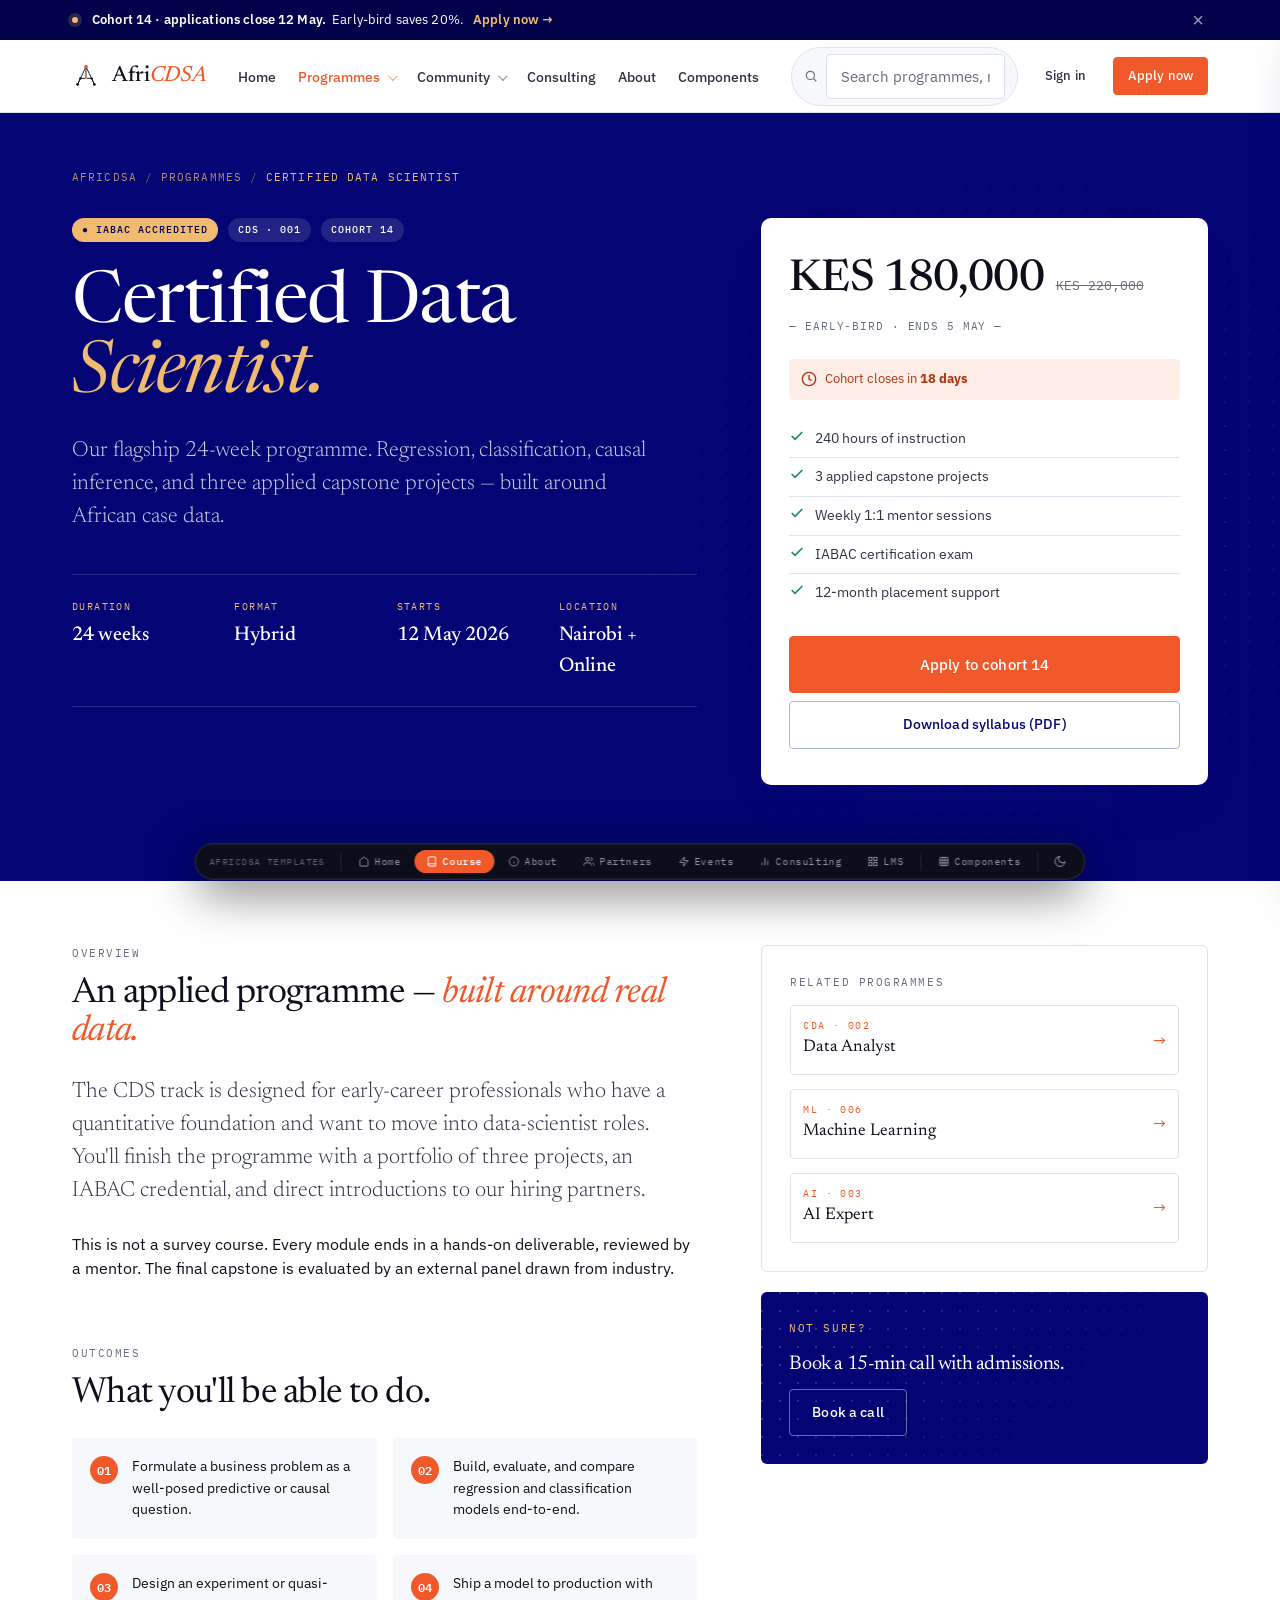
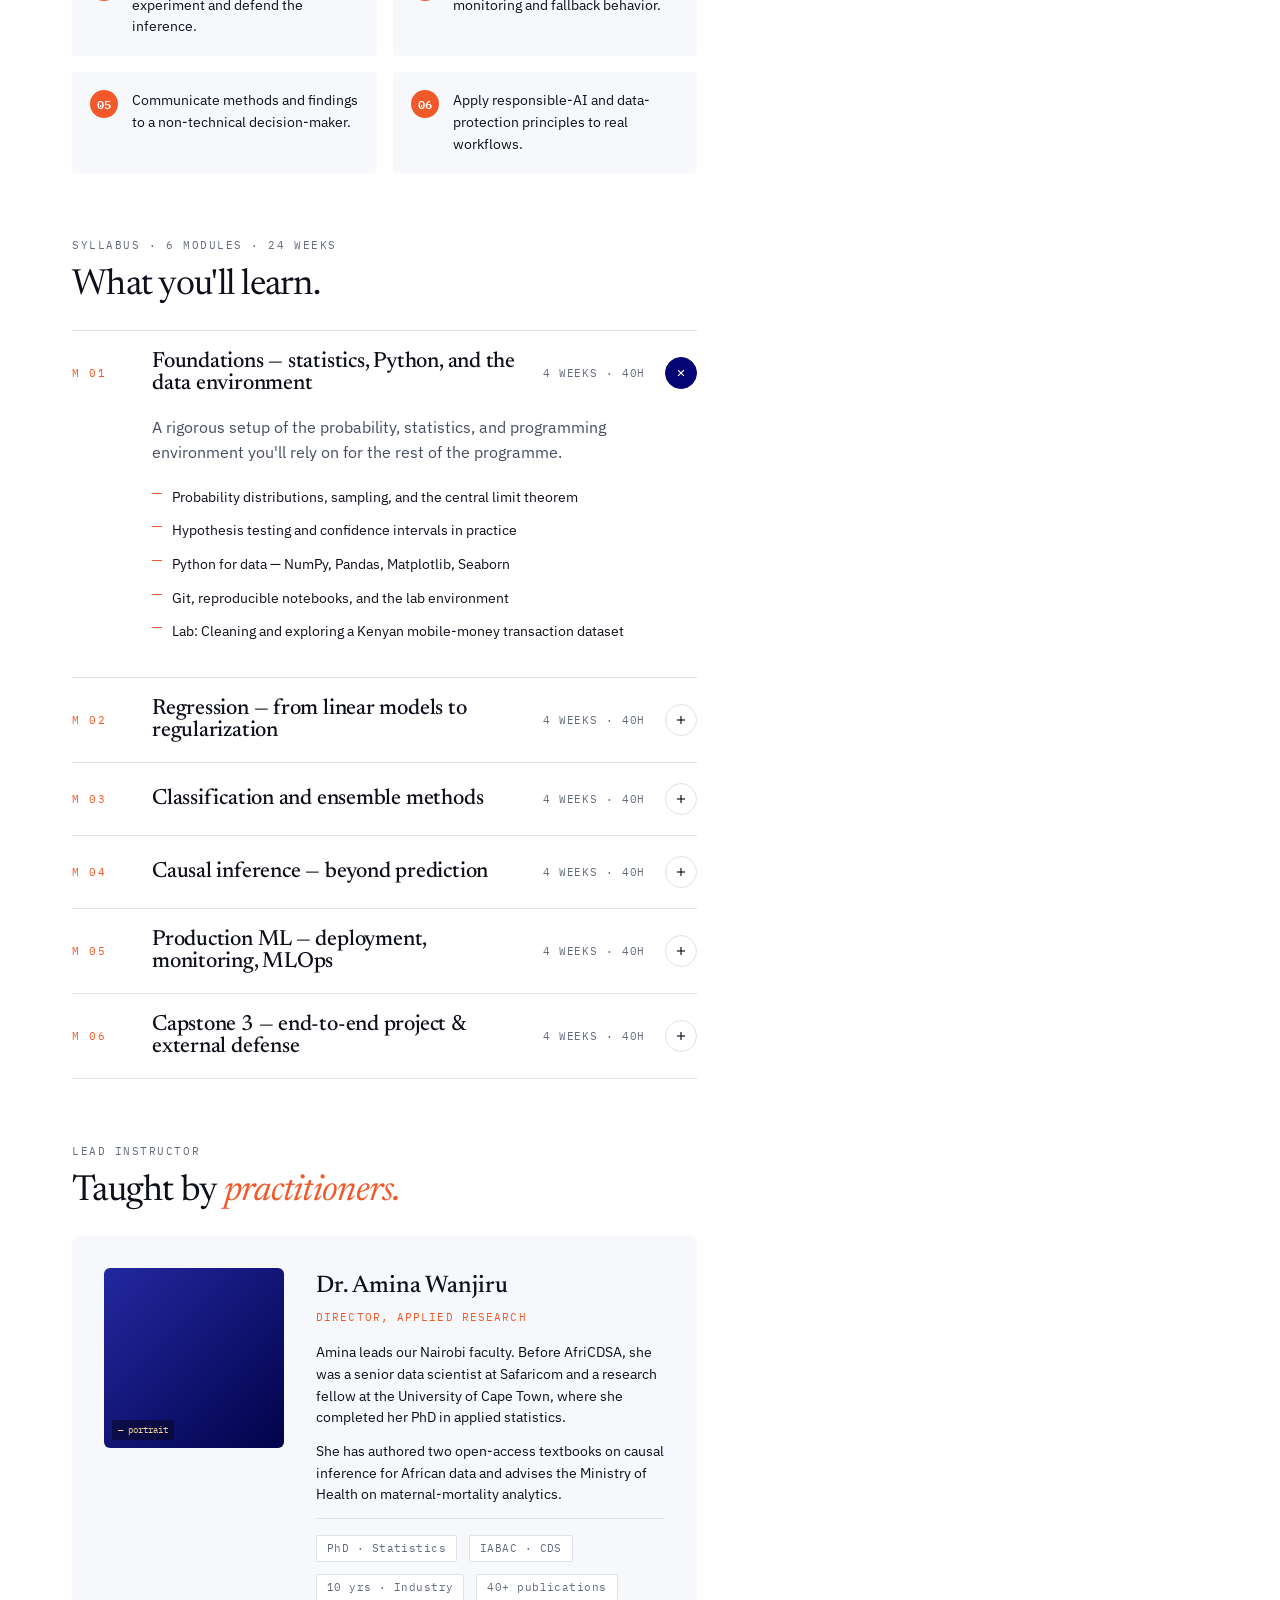
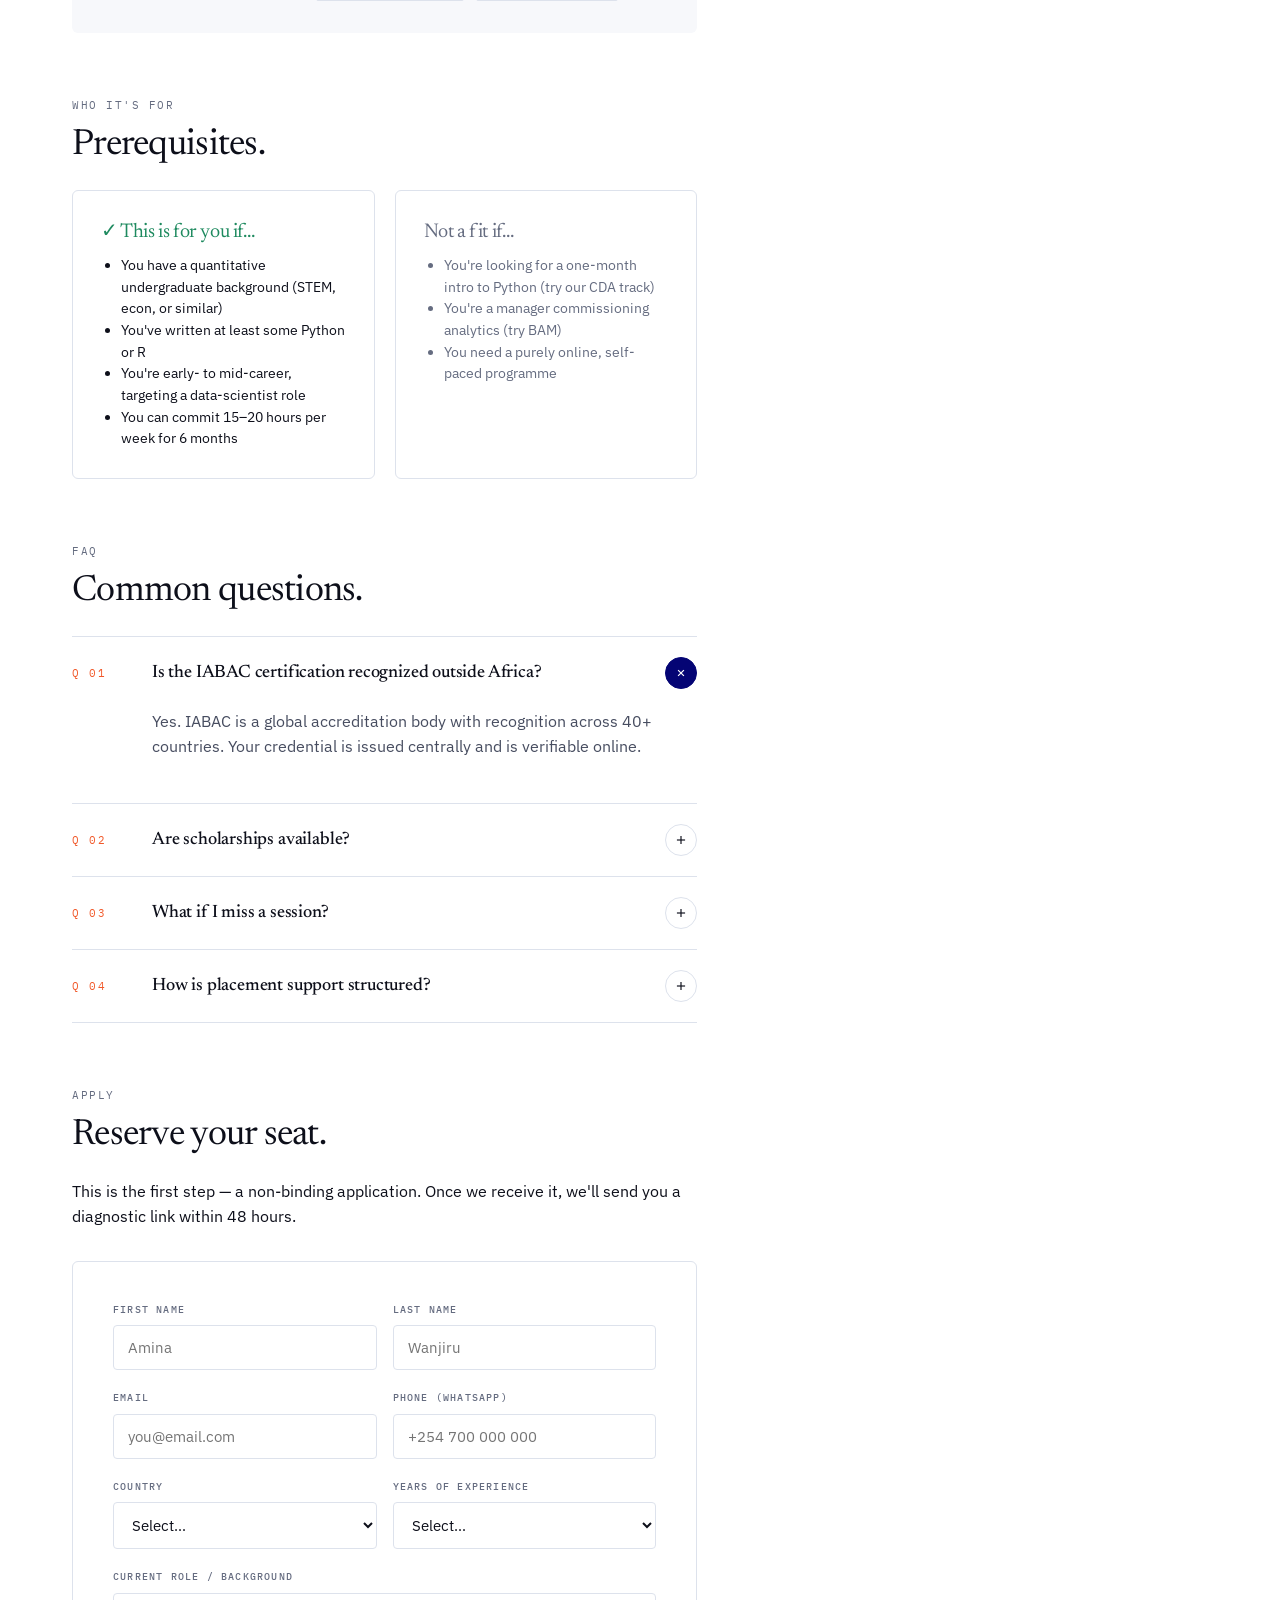
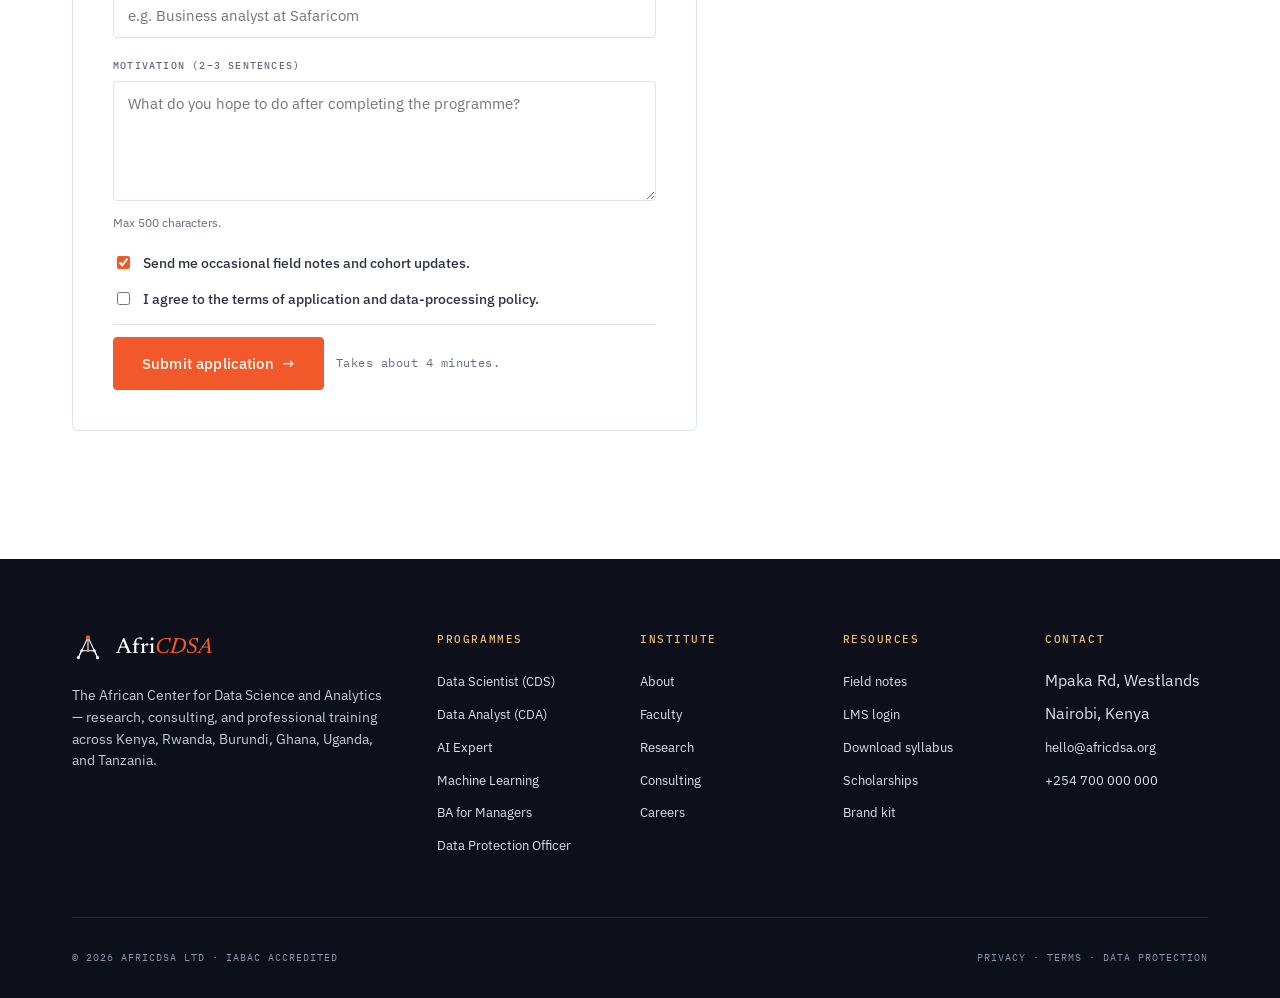
==== commit 39a7e0ca: "design: full redesign of Field Notes / insights section - New grid: 5fr featured | 4fr right column " ====
--- a/Web Templates.html
+++ b/Web Templates.html
@@ -515,34 +515,44 @@
 .stat-big .d{font-size:14px; color:rgba(255,255,255,0.75); margin-top:8px; max-width:200px;}
 
 /* Insights (blog teaser) */
-.insights-grid{display:grid; grid-template-columns:2fr 1fr 1fr; gap:20px;}
-.insight{background:var(--panel); border:1px solid var(--rule); border-radius:var(--radius-md); overflow:hidden; display:flex; flex-direction:column;}
-.insight .cover{aspect-ratio:16/9; background:var(--sand-100); position:relative;}
-.insight.large .cover{aspect-ratio:4/3;}
-.insight .body{padding:24px;}
-.insight .tag{font-family:var(--font-mono); font-size:10px; letter-spacing:0.14em; text-transform:uppercase; color:var(--flamingo); margin-bottom:10px;}
-.insight h4{margin-bottom:10px; font-size:20px;}
-.insight.large h4{font-size:28px;}
-.insight .meta{font-family:var(--font-mono); font-size:11px; color:var(--muted); letter-spacing:0.06em; margin-top:16px;}
-.insight.large .body{padding:32px 32px 28px; display:flex; flex-direction:column; gap:0;}
-.insight .deck{font-size:15px; line-height:1.55; color:var(--ink-600); margin:14px 0 22px; max-width:60ch;}
-html[data-theme="dark"] .insight .deck{color:var(--ink-800);}
-.insight-stats{display:grid; grid-template-columns:repeat(3, 1fr); gap:0; border-top:1px solid var(--rule); border-bottom:1px solid var(--rule); margin:0 0 22px;}
-.is-item{padding:18px 0; border-right:1px solid var(--rule);}
-.is-item:last-child{border-right:0;}
-.is-n{font-family:var(--font-display); font-size:38px; font-weight:400; line-height:1; letter-spacing:-0.02em; color:var(--navy-600); display:flex; align-items:baseline; gap:6px;}
-.is-n .unit{font-family:var(--font-mono); font-size:10px; letter-spacing:0.12em; color:var(--muted); text-transform:uppercase; font-weight:500;}
-html[data-theme="dark"] .is-n{color:var(--ink-800);}
-.is-l{font-family:var(--font-mono); font-size:10px; letter-spacing:0.12em; text-transform:uppercase; color:var(--muted); margin-top:6px;}
-.insight-foot{display:flex; align-items:center; justify-content:space-between; gap:20px; flex-wrap:wrap;}
-.insight-by{display:flex; align-items:center; gap:12px;}
-.by-av{width:36px; height:36px; border-radius:999px; background:linear-gradient(135deg, var(--navy-600), var(--flamingo)); color:#fff; display:flex; align-items:center; justify-content:center; font-family:var(--font-mono); font-size:11px; font-weight:500; letter-spacing:0.05em;}
-.by-n{font-size:14px; font-weight:500; color:var(--ink-800); line-height:1.2;}
-.by-r{font-family:var(--font-mono); font-size:10px; letter-spacing:0.08em; text-transform:uppercase; color:var(--muted); margin-top:3px;}
-.insight-cta{font-family:var(--font-body); font-size:14px; font-weight:500; color:var(--flamingo); text-decoration:none; display:inline-flex; align-items:center; gap:6px;}
-.insight-cta:hover{color:var(--flamingo-700);}
-.insight-cta .arrow{transition:transform 0.2s;}
-.insight-cta:hover .arrow{transform:translateX(3px);}
+.insights-grid{ display:grid; grid-template-columns:5fr 4fr; gap:24px; align-items:start; }
+.insights-right{ display:flex; flex-direction:column; gap:20px; }
+.insight{ background:var(--panel); border:1px solid var(--rule); border-radius:var(--radius-md); overflow:hidden; display:flex; flex-direction:column; transition:box-shadow 0.2s, transform 0.2s; }
+.insight:hover{ transform:translateY(-4px); box-shadow:0 12px 36px rgba(4,4,116,0.1); }
+html[data-theme="dark"] .insight:hover{ box-shadow:0 12px 36px rgba(0,0,0,0.35); }
+.insight .cover{ aspect-ratio:16/9; background:var(--sand-100); position:relative; overflow:hidden; }
+.insight.large .cover{ aspect-ratio:3/2; }
+.insight .ins-read-badge{ position:absolute; bottom:14px; left:14px; font-family:var(--font-mono); font-size:9.5px; letter-spacing:0.1em; text-transform:uppercase; background:rgba(0,0,0,0.55); color:rgba(255,255,255,0.9); padding:4px 10px; border-radius:2px; backdrop-filter:blur(4px); }
+.insight .body{ padding:22px 24px 24px; display:flex; flex-direction:column; flex:1; }
+.insight.large .body{ padding:28px 32px 32px; }
+.insight .tag{ font-family:var(--font-mono); font-size:9.5px; letter-spacing:0.14em; text-transform:uppercase; color:var(--flamingo); margin-bottom:10px; }
+.insight h4{ margin-bottom:10px; font-size:18px; line-height:1.3; letter-spacing:-0.01em; }
+.insight.large h4{ font-size:26px; line-height:1.2; }
+.insight .deck{ font-size:14px; line-height:1.6; color:var(--ink-600); margin-bottom:16px; flex:1; display:-webkit-box; -webkit-line-clamp:3; -webkit-box-orient:vertical; overflow:hidden; }
+.insight.large .deck{ font-size:15px; line-height:1.65; -webkit-line-clamp:4; margin-bottom:20px; max-width:62ch; }
+html[data-theme="dark"] .insight .deck{ color:var(--ink-800); }
+.insight-stats{ display:grid; grid-template-columns:repeat(3,1fr); gap:0; border-top:1px solid var(--rule); border-bottom:1px solid var(--rule); margin-bottom:22px; }
+.is-item{ padding:16px 0; border-right:1px solid var(--rule); }
+.is-item:last-child{ border-right:0; }
+.is-n{ font-family:var(--font-display); font-size:32px; font-weight:400; line-height:1; letter-spacing:-0.02em; color:var(--navy-600); display:flex; align-items:baseline; gap:5px; }
+.is-n .unit{ font-family:var(--font-mono); font-size:9.5px; letter-spacing:0.1em; color:var(--muted); text-transform:uppercase; }
+html[data-theme="dark"] .is-n{ color:var(--ink-800); }
+.is-l{ font-family:var(--font-mono); font-size:9.5px; letter-spacing:0.1em; text-transform:uppercase; color:var(--muted); margin-top:5px; }
+.insight-foot{ display:flex; align-items:center; justify-content:space-between; gap:16px; flex-wrap:wrap; margin-top:auto; }
+.insight-by{ display:flex; align-items:center; gap:10px; }
+.by-av{ width:34px; height:34px; border-radius:999px; background:linear-gradient(135deg,var(--navy-600),var(--flamingo)); color:#fff; display:flex; align-items:center; justify-content:center; font-family:var(--font-mono); font-size:10px; font-weight:500; flex-shrink:0; }
+.by-n{ font-size:13px; font-weight:500; color:var(--text); line-height:1.2; }
+.by-r{ font-family:var(--font-mono); font-size:9.5px; letter-spacing:0.07em; text-transform:uppercase; color:var(--muted); margin-top:2px; }
+.insight-cta{ font-size:13.5px; font-weight:500; color:var(--flamingo); text-decoration:none; display:inline-flex; align-items:center; gap:5px; white-space:nowrap; font-family:var(--font-body); }
+.insight-cta:hover{ color:var(--flamingo-700); }
+.insight-cta .arrow{ transition:transform 0.2s; }
+.insight-cta:hover .arrow{ transform:translateX(3px); }
+.insight .meta{ font-family:var(--font-mono); font-size:10.5px; color:var(--muted); letter-spacing:0.06em; margin-top:14px; }
+/* Small-card specific footer */
+.insight.small .ins-foot{ display:flex; align-items:center; justify-content:space-between; gap:10px; padding-top:14px; border-top:1px solid var(--rule); margin-top:auto; }
+.insight.small .ins-foot .by-av-sm{ width:28px; height:28px; border-radius:999px; background:linear-gradient(135deg,var(--navy-600),var(--flamingo)); color:#fff; display:flex; align-items:center; justify-content:center; font-family:var(--font-mono); font-size:9px; font-weight:500; flex-shrink:0; }
+.insight.small .ins-foot .by-name{ font-size:12.5px; font-weight:500; color:var(--text); }
+.insight.small .ins-foot .by-time{ font-family:var(--font-mono); font-size:9.5px; color:var(--muted); letter-spacing:0.06em; }
 
 /* CTA band */
 .cta-band{
@@ -1541,6 +1551,8 @@
         <a href="#" class="btn-link">All field notes <span class="arrow">→</span></a>
       </div>
       <div class="insights-grid">
+
+        <!-- ── FEATURED article ── -->
         <article class="insight large">
           <div class="cover" style="background:linear-gradient(135deg, var(--navy-700), var(--navy-500)); position:relative;">
             <svg style="position:absolute; inset:0; width:100%; height:100%;" viewBox="0 0 600 400" preserveAspectRatio="xMidYMid slice">
@@ -1553,6 +1565,127 @@
                 </pattern>
                 <linearGradient id="ip1-fill" x1="0" x2="0" y1="0" y2="1">
                   <stop offset="0%" stop-color="#F1592A" stop-opacity="0.35"/>
+                  <stop offset="100%" stop-color="#F1592A" stop-opacity="0"/>
+                </linearGradient>
+              </defs>
+              <rect width="600" height="400" fill="url(#ip1-dots)"/>
+              <rect width="600" height="400" fill="url(#ip1-grid)"/>
+              <line x1="60" y1="340" x2="560" y2="340" stroke="#EDA455" stroke-width="0.8" opacity="0.5"/>
+              <line x1="60" y1="60" x2="60" y2="340" stroke="#EDA455" stroke-width="0.8" opacity="0.5"/>
+              <path d="M 80,320 L 160,280 L 240,235 L 320,190 L 400,145 L 480,105 L 540,85 L 540,340 L 80,340 Z" fill="url(#ip1-fill)"/>
+              <polyline points="80,320 160,280 240,235 320,190 400,145 480,105 540,85" stroke="#F1592A" stroke-width="2.2" fill="none"/>
+              <line x1="60" y1="130" x2="560" y2="130" stroke="#EDA455" stroke-width="0.8" stroke-dasharray="4 4" opacity="0.55"/>
+              <rect x="66" y="116" width="56" height="18" fill="#040474" stroke="#EDA455" stroke-width="0.5"/>
+              <text x="73" y="129" font-family="monospace" font-size="10" fill="#EDA455" letter-spacing="0.6">78% · 6 MO</text>
+              <g fill="#EDA455" opacity="0.65">
+                <circle cx="110" cy="308" r="2"/><circle cx="180" cy="268" r="2"/><circle cx="265" cy="226" r="2"/>
+                <circle cx="345" cy="178" r="2"/><circle cx="425" cy="132" r="2"/><circle cx="510" cy="94" r="2"/>
+              </g>
+              <circle cx="80" cy="320" r="5" fill="#F1592A"/>
+              <circle cx="240" cy="235" r="5" fill="#F1592A"/>
+              <circle cx="400" cy="145" r="5" fill="#F1592A"/>
+              <circle cx="540" cy="85" r="7" fill="#F1592A" stroke="#EDA455" stroke-width="2"/>
+              <g font-family="monospace" font-size="10" fill="#EDA455" opacity="0.75" letter-spacing="0.8">
+                <text x="72" y="362">C7</text><text x="152" y="362">C8</text><text x="232" y="362">C9</text>
+                <text x="312" y="362">C10</text><text x="392" y="362">C11</text><text x="472" y="362">C12</text>
+              </g>
+              <text x="60" y="44" font-family="monospace" font-size="11" fill="#EDA455" letter-spacing="1.2">PLACEMENT · COHORT 7–12</text>
+            </svg>
+            <span class="ins-read-badge">12 min read · Apr 2026</span>
+          </div>
+          <div class="body">
+            <div class="tag">Research · Labor markets</div>
+            <h4>Why 78% of our CDS graduates place within six months — and what it says about the African data-skills gap.</h4>
+            <p class="deck">A longitudinal study of cohorts 7 through 12, cross-referenced with regional labor market data from Kenya, Rwanda, and Ghana. We find a persistent skills-to-seats mismatch concentrated in three verticals — and a measurable cohort effect that has been widening since 2022.</p>
+            <div class="insight-stats">
+              <div class="is-item"><div class="is-n">78<span class="unit">%</span></div><div class="is-l">6-mo placement</div></div>
+              <div class="is-item"><div class="is-n">6<span class="unit">cohorts</span></div><div class="is-l">Longitudinal</div></div>
+              <div class="is-item"><div class="is-n">3<span class="unit">countries</span></div><div class="is-l">Labor data</div></div>
+            </div>
+            <div class="insight-foot">
+              <div class="insight-by">
+                <div class="by-av">AW</div>
+                <div><div class="by-n">Dr. Amina Wanjiru</div><div class="by-r">Head of Research · AfriCDSA</div></div>
+              </div>
+              <a href="#" class="insight-cta">Read the study <span class="arrow">→</span></a>
+            </div>
+          </div>
+        </article>
+
+        <!-- ── Right column ── -->
+        <div class="insights-right">
+
+          <article class="insight small">
+            <div class="cover" style="background:linear-gradient(135deg,#e8f0f8,#c8d8ea); position:relative; overflow:hidden;">
+              <svg style="position:absolute; inset:0; width:100%; height:100%;" viewBox="0 0 400 220" preserveAspectRatio="xMidYMid slice">
+                <defs>
+                  <linearGradient id="bar-shadow" x1="0" x2="0" y1="0" y2="1">
+                    <stop offset="0%" stop-color="#040474" stop-opacity="0.85"/>
+                    <stop offset="100%" stop-color="#040474" stop-opacity="0.55"/>
+                  </linearGradient>
+                </defs>
+                <rect width="400" height="220" fill="rgba(255,255,255,0.3)"/>
+                <g fill="url(#bar-shadow)">
+                  <rect x="40" y="140" width="32" height="62" rx="3"/>
+                  <rect x="88" y="105" width="32" height="97" rx="3"/>
+                  <rect x="136" y="78" width="32" height="124" rx="3"/>
+                  <rect x="184" y="58" width="32" height="144" rx="3"/>
+                  <rect x="232" y="92" width="32" height="110" rx="3"/>
+                  <rect x="280" y="42" width="32" height="160" rx="3"/>
+                  <rect x="328" y="68" width="32" height="134" rx="3"/>
+                </g>
+                <line x1="32" y1="202" x2="380" y2="202" stroke="#040474" stroke-width="0.8" opacity="0.3"/>
+                <!-- highlight bar -->
+                <rect x="280" y="42" width="32" height="160" rx="3" fill="#F1592A" opacity="0.9"/>
+                <text x="296" y="34" font-family="monospace" font-size="9" fill="#F1592A" text-anchor="middle" letter-spacing="0.4">+41%</text>
+              </svg>
+              <span class="ins-read-badge">7 min read · Mar 2026</span>
+            </div>
+            <div class="body">
+              <div class="tag">Methods · Analytics</div>
+              <h4>The dashboard that ministries actually use.</h4>
+              <p class="deck">Why most government analytics initiatives fail at the last mile — and the three design principles behind dashboards that decision-makers actually open every morning.</p>
+              <div class="ins-foot">
+                <div style="display:flex;align-items:center;gap:8px;">
+                  <div class="by-av-sm">JK</div>
+                  <span class="by-name">Joel Kamau</span>
+                </div>
+                <a href="#" class="insight-cta" style="font-size:12.5px;">Read →</a>
+              </div>
+            </div>
+          </article>
+
+          <article class="insight small">
+            <div class="cover" style="background:linear-gradient(135deg,#fdf0ec,#f9d8cc); position:relative; overflow:hidden;">
+              <svg style="position:absolute; inset:0; width:100%; height:100%;" viewBox="0 0 400 220" preserveAspectRatio="xMidYMid slice">
+                <rect width="400" height="220" fill="rgba(255,255,255,0.25)"/>
+                <!-- Concentric rings — data governance / policy -->
+                <circle cx="200" cy="110" r="90" fill="none" stroke="#F1592A" stroke-width="1.5" opacity="0.45"/>
+                <circle cx="200" cy="110" r="65" fill="none" stroke="#F1592A" stroke-width="1.5" opacity="0.55"/>
+                <circle cx="200" cy="110" r="40" fill="none" stroke="#F1592A" stroke-width="1.5" opacity="0.65"/>
+                <circle cx="200" cy="110" r="18" fill="none" stroke="#F1592A" stroke-width="2" opacity="0.8"/>
+                <circle cx="200" cy="110" r="6" fill="#F1592A" opacity="0.9"/>
+                <!-- small shield icon hint -->
+                <path d="M 200 60 L 228 72 V 98 C 228 118 214 130 200 136 C 186 130 172 118 172 98 V 72 Z" fill="none" stroke="rgba(241,89,42,0.35)" stroke-width="1.2"/>
+              </svg>
+              <span class="ins-read-badge">9 min read · Feb 2026</span>
+            </div>
+            <div class="body">
+              <div class="tag">Policy · Data governance</div>
+              <h4>Kenya DPA at five years — a practitioner's reading.</h4>
+              <p class="deck">Five years after enactment, where does Kenya’s Data Protection Act stand? An honest audit of enforcement gaps, compliance culture, and what data practitioners must do differently in 2026.</p>
+              <div class="ins-foot">
+                <div style="display:flex;align-items:center;gap:8px;">
+                  <div class="by-av-sm">FO</div>
+                  <span class="by-name">Faith Otieno</span>
+                </div>
+                <a href="#" class="insight-cta" style="font-size:12.5px;">Read →</a>
+              </div>
+            </div>
+          </article>
+
+        </div>
+      </div>
                   <stop offset="100%" stop-color="#F1592A" stop-opacity="0"/>
                 </linearGradient>
               </defs>
@@ -1614,50 +1747,6 @@
             </div>
             <div class="insight-foot">
               <div class="insight-by">
-                <div class="by-av">AW</div>
-                <div>
-                  <div class="by-n">Dr. Amina Wanjiru</div>
-                  <div class="by-r">Head of Research · AfriCDSA</div>
-                </div>
-              </div>
-              <a href="#" class="insight-cta">Read the study <span class="arrow">→</span></a>
-            </div>
-            <div class="meta">12 min read · Apr 2026 · 24 pages · PDF available</div>
-          </div>
-        </article>
-        <article class="insight">
-          <div class="cover" style="background:var(--sand-100); position:relative;">
-            <svg style="position:absolute; inset:0; width:100%; height:100%;" viewBox="0 0 400 300" preserveAspectRatio="xMidYMid slice">
-              <g fill="#040474" opacity="0.7">
-                <rect x="40" y="200" width="30" height="80"/><rect x="90" y="160" width="30" height="120"/>
-                <rect x="140" y="130" width="30" height="150"/><rect x="190" y="100" width="30" height="180"/>
-                <rect x="240" y="140" width="30" height="140"/><rect x="290" y="70" width="30" height="210"/>
-                <rect x="340" y="110" width="30" height="170"/>
-              </g>
-            </svg>
-          </div>
-          <div class="body">
-            <div class="tag">Methods · Analytics</div>
-            <h4>The dashboard that ministries actually use.</h4>
-            <div class="meta">7 min read · Mar 2026</div>
-          </div>
-        </article>
-        <article class="insight">
-          <div class="cover" style="background:var(--flamingo-50); position:relative;">
-            <svg style="position:absolute; inset:0; width:100%; height:100%;" viewBox="0 0 400 300" preserveAspectRatio="xMidYMid slice">
-              <g stroke="#F1592A" fill="none" stroke-width="1.5" opacity="0.8">
-                <circle cx="200" cy="150" r="40"/><circle cx="200" cy="150" r="70"/><circle cx="200" cy="150" r="100"/>
-              </g>
-              <circle cx="200" cy="150" r="8" fill="#F1592A"/>
-            </svg>
-          </div>
-          <div class="body">
-            <div class="tag">Policy · Data governance</div>
-            <h4>Kenya DPA at five years — a practitioner's reading.</h4>
-            <div class="meta">9 min read · Feb 2026</div>
-          </div>
-        </article>
-      </div>
     </div>
   </section>
 
